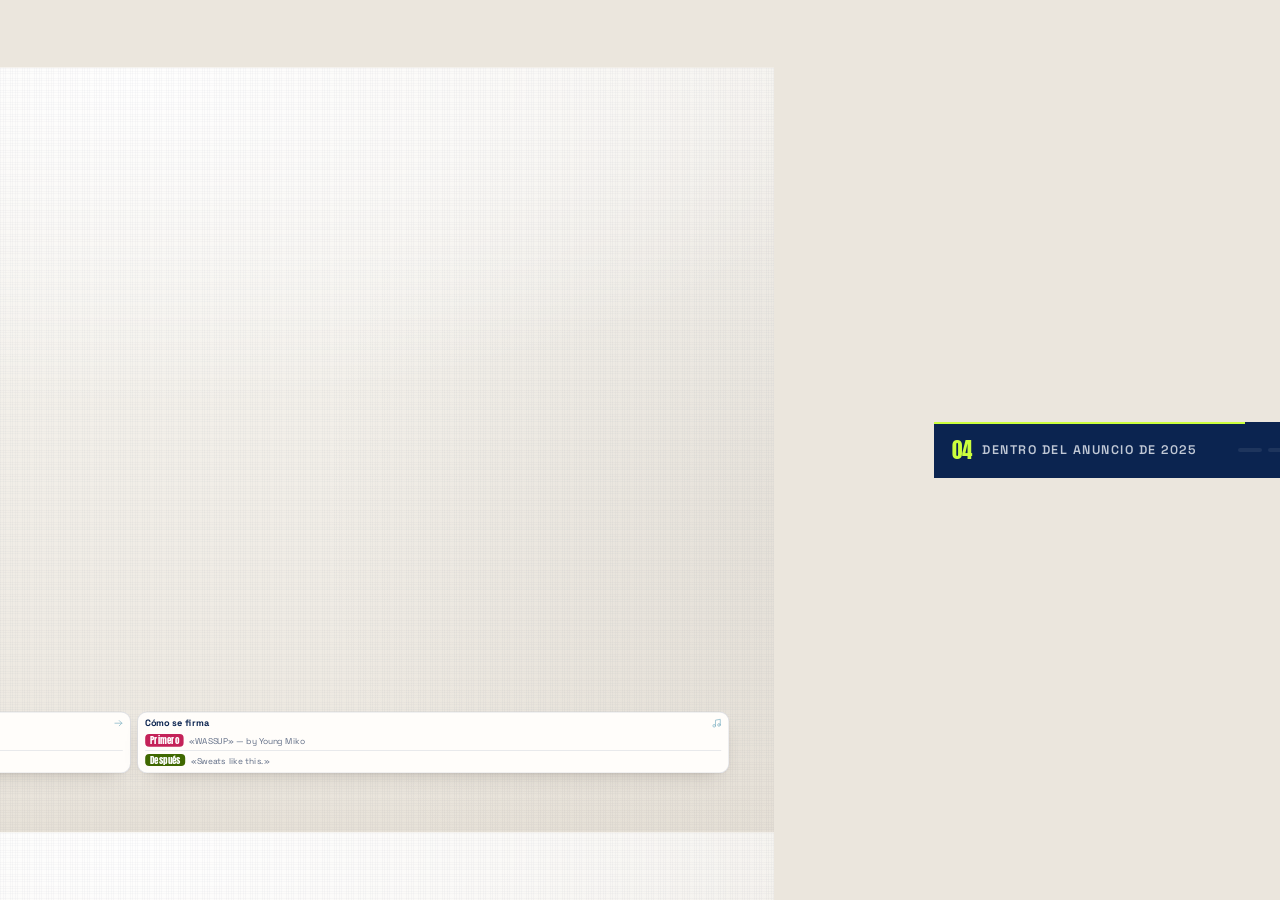
==== v2/index.html @ 3ebaf4d2 "Fichas iguales, comentarios con forma de comentario y el logo que si aparece Correccion de dato: el " ====
<!DOCTYPE html>
<html lang="es">
<head>
<meta charset="UTF-8">
<meta name="viewport" content="width=device-width, initial-scale=1">
<title>GAP · Better in Denim — Posicionamiento | Publicidad 2</title>
<link rel="stylesheet" href="css/style.css?v=v4-12">
</head>
<body>

<svg width="0" height="0" style="position:absolute" aria-hidden="true"><defs>
<symbol id="i-needle" viewBox="0 0 24 24"><path d="M3 21l6-6M20 4l-9 9M20 4l-3 8-5 1 1-5 8-3zM6 18a2 2 0 100-4 2 2 0 000 4z"/></symbol>
<symbol id="i-scissors" viewBox="0 0 24 24"><circle cx="6" cy="6" r="3"/><circle cx="6" cy="18" r="3"/><path d="M20 4L8.1 15.9M14.5 14.5L20 20M8.1 8.1L12 12"/></symbol>
<symbol id="i-fabric" viewBox="0 0 24 24"><path d="M3 6h18v12H3zM3 10h18M3 14h18M7 6v12M11 6v12M15 6v12M19 6v12"/></symbol>
<symbol id="i-ruler" viewBox="0 0 24 24"><path d="M2 14L14 2l8 8L10 22z"/><path d="M6 10l2 2M9 7l2 2M12 4l2 2"/></symbol>
<symbol id="i-weight" viewBox="0 0 24 24"><path d="M12 3a3 3 0 100 6 3 3 0 000-6zM6 9h12l2 12H4z"/></symbol>
<symbol id="i-stretch" viewBox="0 0 24 24"><path d="M2 12h20M2 12l4-4M2 12l4 4M22 12l-4-4M22 12l-4 4M12 4v16"/></symbol>
<symbol id="i-drop" viewBox="0 0 24 24"><path d="M12 2s6 7 6 11a6 6 0 01-12 0c0-4 6-11 6-11z"/></symbol>
<symbol id="i-wash" viewBox="0 0 24 24"><circle cx="12" cy="12" r="9"/><path d="M3 13c2-2 4-2 6 0s4 2 6 0 4-2 6 0"/></symbol>
<symbol id="i-rivet" viewBox="0 0 24 24"><circle cx="12" cy="12" r="8"/><circle cx="12" cy="12" r="2.5"/><path d="M12 4v2M12 18v2M4 12h2M18 12h2"/></symbol>
<symbol id="i-shrink" viewBox="0 0 24 24"><path d="M9 3v6H3M15 21v-6h6M3 21l6-6M21 3l-6 6"/></symbol>
<symbol id="i-palette" viewBox="0 0 24 24"><path d="M12 3a9 9 0 000 18c1 0 2-1 2-2s-1-1-1-2 1-2 2-2h2a5 5 0 005-5c0-4-4-7-10-7z"/><circle cx="7.5" cy="11" r="1"/><circle cx="10.5" cy="7.5" r="1"/><circle cx="15" cy="8.5" r="1"/></symbol>
<symbol id="i-layers" viewBox="0 0 24 24"><path d="M12 3l9 5-9 5-9-5zM3 13l9 5 9-5M3 17l9 5 9-5"/></symbol>
<symbol id="i-body" viewBox="0 0 24 24"><circle cx="12" cy="5" r="3"/><path d="M12 8v8M7 11l5-2 5 2M9 22l3-6 3 6"/></symbol>
<symbol id="i-group" viewBox="0 0 24 24"><circle cx="8" cy="8" r="3"/><circle cx="17" cy="9" r="2.5"/><path d="M2 20c0-3.3 2.7-6 6-6s6 2.7 6 6M15 14c3 0 5 2 5 5"/></symbol>
<symbol id="i-heart" viewBox="0 0 24 24"><path d="M12 20s-8-5-8-10a4.5 4.5 0 018-2.8A4.5 4.5 0 0120 10c0 5-8 10-8 10z"/></symbol>
<symbol id="i-star" viewBox="0 0 24 24"><path d="M12 3l2.8 5.8 6.2.9-4.5 4.4 1 6.3-5.5-3-5.5 3 1-6.3L3 9.7l6.2-.9z"/></symbol>
<symbol id="i-spark" viewBox="0 0 24 24"><path d="M12 2l2 7 7 2-7 2-2 7-2-7-7-2 7-2zM19 3l.7 2.3L22 6l-2.3.7L19 9l-.7-2.3L16 6l2.3-.7z"/></symbol>
<symbol id="i-globe" viewBox="0 0 24 24"><circle cx="12" cy="12" r="9"/><path d="M3 12h18M12 3c3 3.5 3 14.5 0 18M12 3C9 6.5 9 17.5 12 21"/></symbol>
<symbol id="i-music" viewBox="0 0 24 24"><path d="M9 18V5l11-2v13"/><circle cx="6" cy="18" r="3"/><circle cx="17" cy="16" r="3"/></symbol>
<symbol id="i-play" viewBox="0 0 24 24"><path d="M6 4l14 8-14 8z"/></symbol>
<symbol id="i-cam" viewBox="0 0 24 24"><path d="M2 7h12v10H2zM14 11l8-4v10l-8-4z"/></symbol>
<symbol id="i-eye" viewBox="0 0 24 24"><path d="M2 12s3.5-6 10-6 10 6 10 6-3.5 6-10 6-10-6-10-6z"/><circle cx="12" cy="12" r="2.5"/></symbol>
<symbol id="i-bolt" viewBox="0 0 24 24"><path d="M13 2L4 14h7l-1 8 9-12h-7z"/></symbol>
<symbol id="i-shield" viewBox="0 0 24 24"><path d="M12 2l8 3v6c0 5-3.5 9-8 11-4.5-2-8-6-8-11V5z"/></symbol>
<symbol id="i-bridge" viewBox="0 0 24 24"><path d="M2 16h20M4 16V9M20 16V9M2 11c4-4 16-4 20 0M9 16v-3.5M15 16v-3.5"/></symbol>
<symbol id="i-hand" viewBox="0 0 24 24"><path d="M8 11V4.5a1.5 1.5 0 013 0V11M11 11V3.5a1.5 1.5 0 013 0V11M14 11V5.5a1.5 1.5 0 013 0V13c0 5-3 8-6.5 8S5 18 5 14v-3a1.5 1.5 0 013 0"/></symbol>
<symbol id="i-clock" viewBox="0 0 24 24"><circle cx="12" cy="12" r="9"/><path d="M12 7v5l3.5 2"/></symbol>
<symbol id="i-tag" viewBox="0 0 24 24"><path d="M3 3h8l10 10-8 8L3 11z"/><circle cx="7.5" cy="7.5" r="1.5"/></symbol>
<symbol id="i-check" viewBox="0 0 24 24"><path d="M4 12.5l5.5 5.5L20 6"/></symbol>
<symbol id="i-arrow" viewBox="0 0 24 24"><path d="M4 12h16M14 6l6 6-6 6"/></symbol>
<symbol id="i-flame" viewBox="0 0 24 24"><path d="M12 2c4 5 7 7 7 11a7 7 0 01-14 0c0-2 1-3 2-4 .5 1.5 1.5 2 2.5 2C8 8 10 5 12 2z"/></symbol>
<symbol id="i-mirror" viewBox="0 0 24 24"><path d="M12 2v20M8 6L4 12l4 6M16 6l4 6-4 6"/></symbol>
<symbol id="i-bulb" viewBox="0 0 24 24"><path d="M9 21h6M10 18h4M12 3a6 6 0 00-3.5 10.8V18h7v-4.2A6 6 0 0012 3z"/></symbol>
<symbol id="i-puzzle" viewBox="0 0 24 24"><path d="M10 3h4v3a2 2 0 104 0V9h3v4h-3a2 2 0 100 4h3v4h-4v-3a2 2 0 10-4 0v3H6v-4h3a2 2 0 100-4H6V6h4z"/></symbol>
<symbol id="i-crown" viewBox="0 0 24 24"><path d="M3 18h18M4 18L3 7l5 4 4-7 4 7 5-4-1 11"/></symbol>
<symbol id="i-hands" viewBox="0 0 24 24"><path d="M2 12l5-3 5 4 5-4 5 3M7 9v7M17 9v7M12 13v7"/></symbol>
<symbol id="i-sun" viewBox="0 0 24 24"><circle cx="12" cy="12" r="4.5"/><path d="M12 2v2M12 20v2M4.2 4.2l1.4 1.4M18.4 18.4l1.4 1.4M2 12h2M20 12h2M4.2 19.8l1.4-1.4M18.4 5.6l1.4-1.4"/></symbol>
<symbol id="i-map" viewBox="0 0 24 24"><path d="M9 3L3 5v16l6-2 6 2 6-2V3l-6 2z"/><path d="M9 3v16M15 5v16"/></symbol>
<symbol id="i-key" viewBox="0 0 24 24"><circle cx="8" cy="8" r="5"/><path d="M11.5 11.5L21 21M17 17l2-2M14 14l2-2"/></symbol>
<symbol id="i-chat" viewBox="0 0 24 24"><path d="M21 12a8 8 0 01-8 8H7l-4 3 1-5a8 8 0 1117-6z"/></symbol>
<symbol id="i-gauge" viewBox="0 0 24 24"><path d="M4 18a9 9 0 1116 0"/><path d="M12 18l4-6"/><circle cx="12" cy="18" r="1.5"/></symbol>
<symbol id="i-atom" viewBox="0 0 24 24"><circle cx="12" cy="12" r="2.2"/><ellipse cx="12" cy="12" rx="10" ry="4.2"/><ellipse cx="12" cy="12" rx="10" ry="4.2" transform="rotate(60 12 12)"/><ellipse cx="12" cy="12" rx="10" ry="4.2" transform="rotate(120 12 12)"/></symbol>
</defs></svg>

<div class="fit" id="fit"><div class="stage">

<div class="app">
<div class="viewport">
<main class="deck" id="deck">


<!-- ═══ 01 · PORTADA ═══ -->
<section class="slide bg-b cov tw" data-title="Portada">
  <div class="strip"></div><div class="blob l"></div><div class="blob p"></div>
  <div class="inner">
    <div class="cov-top rv">
      <div class="inst"><img src="../assets/img/politecnico-w.png" alt="Politécnico Grancolombiano">
        <div>Institución Universitaria<br>Politécnico Grancolombiano</div></div>
      <div class="crs">Publicidad 2 · Tercer semestre<br>Corte 02 — Posicionamiento y marca<br>Marca del ejercicio: GAP</div>
    </div>
    <div class="rv">
      <div class="gapbox">GAP</div>
      <h1>BETTER<br><span class="l2">IN DENIM.</span></h1>
      <p class="tag">Desciframos el <b>posicionamiento de GAP</b> mirando su campaña de jeans más vista de la historia.</p>
    </div>
    <div class="rv" style="display:flex;justify-content:space-between;align-items:flex-end">
      <div class="dancers" style="color:var(--denim2)" data-dancers></div>
      <div class="dancers" style="color:var(--lime);opacity:.55" data-dancers></div>
    </div>
    <div class="mq rv" data-mq><div class="run">
      <span class="a">THIS IS DENIM AS YOU DEFINE IT</span><span>83 MILLONES DE VISTAS</span><span class="a">1:31 SIN UNA SOLA PALABRA</span><span>36 PERSONAS BAILANDO</span>
    </div></div>
    <div class="cov-bot rv">
      <div class="team">
        <div class="who"><span class="av" style="background:var(--lime)">W</span><span>William Fonseca</span></div>
        <div class="who"><span class="av" style="background:var(--pink)">M</span><span>Mariana Silva</span></div>
        <div class="who"><span class="av" style="background:var(--cyan)">J</span><span>Juan Martínez</span></div>
      </div>
      <div class="hint">Usa <b>← →</b> · toca lo que tenga color</div>
    </div>
  </div>
</section>


<!-- === 02 · LA MARCA === -->
<section class="slide bg-a tw" data-title="La marca">
  <div class="strip"></div><div class="blob l"></div><div class="blob p"></div>
  <div class="inner">
    <div class="rv">
      <span class="kicker"><span class="dot">01</span> La marca</span>
      <h2 class="big" style="font-size:70px;margin:10px 0 0">&iquest;Qu&eacute; es <span class="hl">GAP</span>?</h2>
    </div>

    <div class="grid4 rv" style="margin-top:18px">
      <div class="card">
        <h4><svg class="ic"><use href="#i-tag"/></svg> Qu&eacute; vende</h4>
        <p style="font-size:21px"><b>Ropa b&aacute;sica de todos los d&iacute;as.</b> Sobre todo <b>jeans</b>.</p>
        <p class="xs" style="margin-top:9px">Camisetas, pantalones y prendas sencillas a precio medio.</p>
      </div>
      <div class="card">
        <h4><svg class="ic"><use href="#i-map"/></svg> De d&oacute;nde viene</h4>
        <p style="font-size:21px"><b>1969, San Francisco.</b> Don Fisher no encontraba jeans de su talla y abri&oacute; una tienda para resolverlo.</p>
      </div>
      <div class="card">
        <h4><svg class="ic"><use href="#i-chat"/></svg> Qu&eacute; significa su nombre</h4>
        <p style="font-size:21px"><b>&laquo;The Gap&raquo;</b> viene de <b>&laquo;generation gap&raquo;</b>: la brecha entre padres e hijos.</p>
        <p class="xs" style="margin-top:9px">Hoy su prop&oacute;sito es, textual, <b>&laquo;cerrar brechas&raquo;</b>.</p>
      </div>
      <div class="card">
        <h4><svg class="ic"><use href="#i-flame"/></svg> Con qui&eacute;n compite</h4>
        <div style="display:flex;gap:8px;flex-wrap:wrap;margin-top:2px">
          <span class="minichip">Levi&#39;s</span><span class="minichip">American Eagle</span>
          <span class="minichip">Zara</span><span class="minichip">H&amp;M</span><span class="minichip">Uniqlo</span>
        </div>
        <p class="xs" style="margin-top:11px">Su terreno de pelea es el <b>jean</b>: pas&oacute; del puesto 8 al <b>6</b> en Estados Unidos.</p>
      </div>
    </div>

    <div class="rv" style="margin-top:18px">
      <div class="lbl" style="margin:0 0 10px">La misma idea, repetida durante 56 a&ntilde;os</div>
      <div class="tline">
        <div class="tnode"><div class="yr">1969</div><div class="pt"></div>
          <b>Abre la primera tienda</b><i>Jeans, discos y casetes. Ropa y m&uacute;sica desde el d&iacute;a uno.</i></div>
        <div class="tnode"><div class="yr">1988</div><div class="pt"></div>
          <b>&laquo;Individuals of Style&raquo;</b><i>Famosos con ropa corriente, cada uno a su manera.</i></div>
        <div class="tnode"><div class="yr">1998</div><div class="pt"></div>
          <b>&laquo;Khakis Swing&raquo;</b><i>Aprende a vender bailando. Revivi&oacute; el swing en EE.UU.</i></div>
        <div class="tnode"><div class="yr">2003</div><div class="pt"></div>
          <b>Madonna y Missy Elliott</b><i>Dos generaciones bailando en el mismo comercial.</i></div>
        <div class="tnode"><div class="yr">2025</div><div class="pt"></div>
          <b>&laquo;Better in Denim&raquo;</b><i>La f&oacute;rmula de 1998, con la generaci&oacute;n de hoy.</i></div>
      </div>
    </div>

    <div class="versus rv" style="margin-top:18px">
      <div class="sd"><div class="h" style="color:var(--pink)">Lo que vende la categor&iacute;a</div>
        <p>Casi todas las marcas de jeans venden <b>sexo, rebeld&iacute;a o estatus</b>.</p></div>
      <div class="vs">VS</div>
      <div class="sd"><div class="h" style="color:var(--lime)">Lo que vende GAP</div>
        <p><b>Movimiento, pertenencia y precio justo.</b> La misma prenda para todos, puesta distinto por cada uno.</p></div>
    </div>
  </div>
</section>


<!-- === 03 · LOS DOS VIDEOS === -->
<section class="slide bg-d tw" data-title="Los dos videos">
  <div class="strip"></div><div class="blob l"></div><div class="blob p"></div>
  <div class="inner">
    <div class="rv">
      <span class="kicker"><span class="dot">02</span> Los dos videos</span>
      <h2 class="big" style="font-size:36px;margin:2px 0 2px">De <span class="hl">2003</span> a <span class="hl">2025</span>: la misma idea</h2>
      <p class="sub" style="font-size:15px;max-width:none">La marca se llama <b>Gap</b> &mdash;&laquo;brecha&raquo;&mdash; por la distancia entre generaciones. Estos dos videos son esa distancia puesta a bailar.</p>
    </div>

    <div class="eras rv">

      <!-- ── 2003 ── -->
      <article class="era e-pink">
        <header class="era-hd"><span class="yr">2003</span>
          <div><b>La canci&oacute;n original</b><i>&laquo;Milkshake&raquo; &middot; Kelis</i></div></header>

        <div class="vrow">
          <div class="vp vp-p" data-src="../assets/video/2003.mp4"
               data-title="&laquo;Milkshake&raquo; &middot; <span class=&quot;hl&quot;>Kelis</span>"
               data-sub="Video oficial, 2003 &middot; dirigido por Jake Nava">
            <img src="../assets/img/poster-2003.jpg" alt="Kelis, Milkshake">
            <button class="pbtn" type="button" aria-label="Reproducir Milkshake"><svg class="ic"><use href="#i-play"/></svg></button>
            <span class="vdur">3:14</span>
          </div>
          <div class="msg"><span class="ml">Lo que dice la canci&oacute;n</span>
            <p>&laquo;Lo m&iacute;o hace que todos volteen &mdash; y si quieres, <b>te ense&ntilde;o</b>.&raquo;</p>
            <p class="sec">Habla de <b>algo que ella tiene y nadie m&aacute;s</b>, y aun as&iacute; se ofrece a ense&ntilde;&aacute;rselo a la otra.</p></div>
        </div>

        <span class="crl">Qu&eacute; le sirve a GAP de esta canci&oacute;n</span>
        <div class="obs">
          <div class="ob"><span class="oi"><svg class="ic"><use href="#i-hands"/></svg></span><p><b>Presume, pero no humilla.</b> Dice que lo suyo atrae a todos y enseguida ofrece ense&ntilde;&aacute;rselo a la otra. Una marca que le vende a millones <b>no puede decirle a nadie que sobra</b>.</p></div>
          <div class="ob"><span class="oi"><svg class="ic"><use href="#i-key"/></svg></span><p><b>Nunca dice qu&eacute; es eso que tiene.</b> La letra lo deja abierto y cada quien piensa en lo suyo. <b>Le sirve a cualquiera que la escuche</b>, que es justo lo que una marca necesita.</p></div>
          <div class="ob"><span class="oi"><svg class="ic"><use href="#i-eye"/></svg></span><p><b>Lo que se ve son los dem&aacute;s mir&aacute;ndola.</b> Hombres pegados a la ventana, el local llen&aacute;ndose. No ense&ntilde;a lo que ella tiene: <b>ense&ntilde;a c&oacute;mo reacciona la gente</b>.</p></div>
          <div class="ob"><span class="oi"><svg class="ic"><use href="#i-map"/></svg></span><p><b>Pasa en un comedero de carretera.</b> Gente normal, sin lujo ni pasarela. <b>Lo que llama la atenci&oacute;n es ella, no el sitio</b> &mdash; la misma idea del cuarto blanco de 2025.</p></div>
          <div class="ob"><span class="oi"><svg class="ic"><use href="#i-star"/></svg></span><p><b>La conoc&iacute;a todo el mundo.</b> <b class="hl">N&ordm; 3</b> en Billboard y top 10 en nueve pa&iacute;ses. Para juntar a dos generaciones hac&iacute;a falta una canci&oacute;n <b>que la mam&aacute; reconociera de una</b>.</p></div>
        </div>

        <button class="more" type="button" data-modal="m-v03">Ficha t&eacute;cnica <svg class="ic"><use href="#i-arrow"/></svg></button>
      </article>

      <!-- ── 2025 ── -->
      <article class="era e-lime">
        <header class="era-hd"><span class="yr">2025</span>
          <div><b>El anuncio de GAP</b><i>&laquo;Better in Denim&raquo; &middot; KATSEYE</i></div></header>

        <div class="vrow">
          <div class="vp vp-l" data-src="../assets/video/2025.mp4"
               data-title="&laquo;Better in Denim&raquo; &middot; <span class=&quot;hl&quot;>GAP</span>"
               data-sub="Campa&ntilde;a de oto&ntilde;o 2025 &middot; dirigida por Bethany Vargas">
            <img src="../assets/img/poster-2025.jpg" alt="GAP, Better in Denim">
            <button class="pbtn" type="button" aria-label="Reproducir Better in Denim"><svg class="ic"><use href="#i-play"/></svg></button>
            <span class="vdur">1:31</span>
          </div>
          <div class="msg"><span class="ml">Lo que muestra el anuncio</span>
            <p>&laquo;El jean no te define: <b>t&uacute; lo defines</b>.&raquo;</p>
            <p class="sec">Seis mujeres de mezclilla <b>destacando sobre 30 bailarines de negro</b>.</p></div>
        </div>

        <span class="crl">Qui&eacute;nes bailan: seis pa&iacute;ses en un solo grupo</span>
        <div class="mem m3">
          <div><span class="av" style="background:#D9B08C">M</span><div><b>Manon</b><i>Suiza, Italia y Ghana</i></div></div>
          <div><span class="av" style="background:#C98A6B">L</span><div><b>Lara</b><i>EE.&nbsp;UU. e India</i></div></div>
          <div><span class="av" style="background:#E0B98F">D</span><div><b>Daniela</b><i>Venezuela y Cuba</i></div></div>
          <div><span class="av" style="background:#DCA97A">S</span><div><b>Sophia</b><i>Filipinas</i></div></div>
          <div><span class="av" style="background:#E8C9A0">Mg</span><div><b>Megan</b><i>Haw&aacute;i y Singapur</i></div></div>
          <div><span class="av" style="background:#F0D6B4">Y</span><div><b>Yoonchae</b><i>Corea del Sur</i></div></div>
        </div>

        <span class="crl">C&oacute;mo el anuncio posiciona la marca</span>
        <div class="obs">
          <div class="ob"><span class="oi"><svg class="ic"><use href="#i-palette"/></svg></span><p><b>El denim es lo &uacute;nico con color en la sala.</b> Los 30 bailarines van de negro y caf&eacute;; las seis van de mezclilla. <b>La prenda es lo que te hace notar</b>.</p></div>
          <div class="ob"><span class="oi"><svg class="ic"><use href="#i-layers"/></svg></span><p><b>La misma tela, seis maneras de llevarla.</b> Cors&eacute;, minifalda, chaqueta, tirantes, bota campana y pantal&oacute;n ancho: <b>un material y seis decisiones</b>.</p></div>
          <div class="ob"><span class="oi"><svg class="ic"><use href="#i-star"/></svg></span><p><b>Las seis van siempre adelante.</b> El grupo de atr&aacute;s no es relleno: <b>es el contraste que las hace resaltar</b>.</p></div>
          <div class="ob"><span class="oi"><svg class="ic"><use href="#i-chat"/></svg></span><p><b>Noventa y un segundos sin una palabra.</b> Sin locutor y sin precio. Lo &uacute;nico que se repite en pantalla es la tela.</p></div>
          <div class="ob ae"><span class="oi"><svg class="ic"><use href="#i-flame"/></svg></span><p><b>Sali&oacute; <b class="hl">27 d&iacute;as</b> despu&eacute;s del anuncio de American Eagle</b>, donde &laquo;<i>great jeans</i>&raquo; sonaba igual que &laquo;<i>great genes</i>&raquo; con una actriz rubia de ojos azules. Son&oacute; a decir que <b>hay razas mejores que otras</b>.</p></div>
        </div>

        <button class="more" type="button" data-modal="m-v25">Ficha t&eacute;cnica <svg class="ic"><use href="#i-arrow"/></svg></button>
      </article>
    </div>

    <div class="join rv">
      <div class="jh"><span class="ic-box"><svg class="ic"><use href="#i-bridge"/></svg></span>
        <b>Algunas cosas que comparten las dos piezas</b>
        <p>La marca no explica la brecha entre generaciones: <b>la pone a bailar</b>.</p></div>
      <div class="jgrid">
        <div class="jc"><span class="ji"><svg class="ic"><use href="#i-tag"/></svg></span><b>La misma ropa</b>
          <div class="jp p"><i>2003</i><span>Tiro bajo, ombligo al aire, denim sobre denim</span></div>
          <div class="jp l"><i>2025</i><span>Lo mismo, relanzado como novedad</span></div></div>
        <div class="jc"><span class="ji"><svg class="ic"><use href="#i-globe"/></svg></span><b>La diversidad cultural</b>
          <div class="jp p"><i>2003</i><span>Kelis: Harlem, China y Puerto Rico en una voz</span></div>
          <div class="jp l"><i>2025</i><span>Seis nacionalidades en un solo grupo</span></div></div>
        <div class="jc"><span class="ji"><svg class="ic"><use href="#i-star"/></svg></span><b>Una mujer que resalta entre muchos</b>
          <div class="jp p"><i>2003</i><span>El local entero voltea a mirarla</span></div>
          <div class="jp l"><i>2025</i><span>Las seis resaltan sobre los 30 de negro</span></div></div>
        <div class="jc"><span class="ji"><svg class="ic"><use href="#i-hands"/></svg></span><b>Presumir sin humillar a nadie</b>
          <div class="jp p"><i>2003</i><span>&laquo;Lo m&iacute;o atrae &mdash; y te lo ense&ntilde;o&raquo;</span></div>
          <div class="jp l"><i>2025</i><span>Bailan las 36; nadie queda en rid&iacute;culo</span></div></div>
      </div>
    </div>
  </div>
</section>


<!-- === 3B · DENTRO DEL ANUNCIO DE 2025 === -->
<section class="slide bg-b tw" data-title="Dentro del anuncio de 2025">
  <div class="strip"></div>
  <div class="inner">
    <div class="rv">
      <span class="kicker"><span class="dot">03</span> El anuncio de 2025, por dentro</span>
      <h2 class="big" style="font-size:36px;margin:3px 0 2px">Anuncio 1: <span class="hl">&laquo;Better in Denim&raquo;</span>, agosto de 2025</h2>
      <p class="sub" style="font-size:15px;max-width:none">Dura 1:31, salen 36 personas y promociona jeans. Lo vimos completo y lo partimos en cuatro momentos.</p>
    </div>

    <div class="anal rv">
      <div class="acol">
        <div class="vp vp-l" data-src="../assets/video/2025.mp4"
             data-title="&laquo;Better in Denim&raquo; &middot; <span class=&quot;hl&quot;>GAP</span>"
             data-sub="Oto&ntilde;o 2025 &middot; dirigida por Bethany Vargas">
          <img src="../assets/img/poster-2025.jpg" alt="GAP, Better in Denim">
          <button class="pbtn" type="button" aria-label="Reproducir"><svg class="ic"><use href="#i-play"/></svg></button>
          <span class="vdur">1:31</span>
        </div>
        <dl class="vmeta">
          <div><dt>Direcci&oacute;n</dt><dd>Bethany Vargas</dd></div>
          <div><dt>Fotograf&iacute;a</dt><dd>Bjorn Iooss</dd></div>
          <div><dt>Coreograf&iacute;a</dt><dd>Robbie Blue</dd></div>
          <div><dt>Direcci&oacute;n de arte</dt><dd>No acreditada en la pieza</dd></div>
          <div><dt>En pantalla</dt><dd>6 de KATSEYE + 30 bailarines</dd></div>
          <div><dt>Canci&oacute;n</dt><dd>&laquo;Milkshake&raquo;, Kelis (2003)</dd></div>
          <div><dt>Idioma</dt><dd>Ingl&eacute;s</dd></div>
          <div><dt>Duraci&oacute;n</dt><dd>1 minuto 31 segundos</dd></div>
          <div><dt>Escenario</dt><dd>Cuarto blanco</dd></div>
        </dl>
      </div>

      <div class="acol wide">
        <span class="crl lm">Los cuatro tiempos de la pieza</span>
        <div class="acts four">
          <div class="act t1"><span class="sw"></span><b>1 &middot; El producto</b>
            <p>Abre en <b>primer plano de las prendas</b>: pretinas, bolsillos, costuras. <b>Sin caras.</b> Los primeros segundos son tela.</p></div>
          <div class="act t2"><span class="sw"></span><b>2 &middot; Las personas</b>
            <p>Cada una tiene <b>su solo</b> contra el fondo vac&iacute;o. Seis maneras de llevar la misma tela.</p></div>
          <div class="act t3"><span class="sw"></span><b>3 &middot; El grupo</b>
            <p>Formaciones en <b>V y en punta de flecha</b>: los 30 de oscuro apuntan hacia las seis de mezclilla.</p></div>
          <div class="act t4"><span class="sw"></span><b>4 &middot; La figura</b>
            <p>C&aacute;mara cenital. Los 36 cuerpos forman un <b>mandala radial</b>. Cierra con el logo sobre blanco.</p></div>
        </div>
        <div class="obs short">
          <div class="ob"><span class="oi"><svg class="ic"><use href="#i-palette"/></svg></span><p><b>El denim es el &uacute;nico color de la sala.</b> Las seis van de mezclilla en <b>varios lavados</b> &mdash;del azul casi blanco al &iacute;ndigo oscuro&mdash;; los 30 bailarines, de negro, caf&eacute; y oliva. Vistos desde arriba, <b>el azul dibuja el centro de la figura y lo oscuro los rayos</b>.</p></div>
          <div class="ob"><span class="oi"><svg class="ic"><use href="#i-mirror"/></svg></span><p><b>El cuarto se revela solo en los planos abiertos.</b> Casi toda la pieza es fondo infinito, pero en las tomas m&aacute;s lejanas <b>aparecen las esquinas</b>: es una caja blanca, y el grupo se ve diminuto dentro.</p></div>
          <div class="ob"><span class="oi"><svg class="ic"><use href="#i-hands"/></svg></span><p><b>El pelo hace la mitad del trabajo.</b> Rizado, liso, con mechas rosadas: la c&aacute;mara lo persigue en c&aacute;mara lenta. <b>Es lo &uacute;nico que la marca no fabrica</b> y es lo que m&aacute;s distingue a una de otra.</p></div>
        </div>
      </div>
    </div>

    <div class="ticker tk-lime" data-ticker="k25"><span class="tkl">Comentarios en YouTube &middot; muestra de 1.274, ordenados por me gusta</span><div class="tkbox"><div class="cmt on"><span class="cav" style="background:#0B2450">L</span><div class="cbody"><span class="cau">@ludowatchingvideos</span><p class="ctx">The only ad I intentionally searched.</p><p class="ctr">El &uacute;nico anuncio que busqu&eacute; a prop&oacute;sito.</p><div class="cfoot"><span class="clike"><svg class="ic"><use href="#i-heart"/></svg> 151 K</span></div></div></div><div class="cmt"><span class="cav" style="background:#3F6800">E</span><div class="cbody"><span class="cau">@Erin_</span><p class="ctx">Countering THAT controversy ad with a group of successful diverse girls in denim, GAP took that opportunity real fast.</p><p class="ctr">Responder a <i>ese</i> anuncio pol&eacute;mico con un grupo de chicas diversas y exitosas en denim: GAP agarr&oacute; la oportunidad rap&iacute;dito.</p><div class="cfoot"><span class="clike"><svg class="ic"><use href="#i-heart"/></svg> 95 K</span><span class="crep"><svg class="ic"><use href="#i-chat"/></svg> 272 respuestas</span></div></div></div><div class="cmt"><span class="cav" style="background:#C42259">K</span><div class="cbody"><span class="cau">@KL-le8ge</span><p class="ctx">A denim ad war was not on my 2025 bingo card. But KATSEYE winning it definitely is.</p><p class="ctr">Una guerra de anuncios de jeans no estaba en mi bingo de 2025. Que KATSEYE la gane, s&iacute;.</p><div class="cfoot"><span class="clike"><svg class="ic"><use href="#i-heart"/></svg> 73 K</span><span class="crep"><svg class="ic"><use href="#i-chat"/></svg> 115 respuestas</span></div></div></div><div class="cmt"><span class="cav" style="background:#0A6E92">I</span><div class="cbody"><span class="cau">@ixmacxi</span><p class="ctx">Jealous of my jeans? YES!!!</p><p class="ctr">&iquest;Celosa de mis jeans? &iexcl;S&Iacute;!</p><div class="cfoot"><span class="clike"><svg class="ic"><use href="#i-heart"/></svg> 66 K</span><span class="crep"><svg class="ic"><use href="#i-chat"/></svg> 91 respuestas</span></div></div></div><div class="cmt"><span class="cav" style="background:#8A5A2B">W</span><div class="cbody"><span class="cau">@WaveManMike</span><p class="ctx">The only ad no one is skipping.</p><p class="ctr">El &uacute;nico anuncio que nadie se salta.</p><div class="cfoot"><span class="clike"><svg class="ic"><use href="#i-heart"/></svg> 65 K</span><span class="crep"><svg class="ic"><use href="#i-chat"/></svg> 261 respuestas</span></div></div></div><div class="cmt"><span class="cav" style="background:#5A3E8A">D</span><div class="cbody"><span class="cau">@doopdoop7673</span><p class="ctx">The fact that I watched a 1:30 long ad willingly says a lot about how smart this marketing team was.</p><p class="ctr">Que haya visto por voluntad propia un anuncio de minuto y medio dice mucho de lo inteligente que fue este equipo.</p><div class="cfoot"><span class="clike"><svg class="ic"><use href="#i-heart"/></svg> 64 K</span><span class="crep"><svg class="ic"><use href="#i-chat"/></svg> 73 respuestas</span></div></div></div><div class="cmt"><span class="cav" style="background:#1A7F43">I</span><div class="cbody"><span class="cau">@Ilovechickpeas</span><p class="ctx">Not me watching a commercial like it&rsquo;s a music video.</p><p class="ctr">Yo viendo un comercial como si fuera un video musical.</p><div class="cfoot"><span class="clike"><svg class="ic"><use href="#i-heart"/></svg> 51 K</span><span class="crep"><svg class="ic"><use href="#i-chat"/></svg> 91 respuestas</span></div></div></div><div class="cmt"><span class="cav" style="background:#B4601A">N</span><div class="cbody"><span class="cau">@NFL</span><p class="ctx">Ate down. No notes.</p><p class="ctr">Se lo comi&oacute;. Sin objeciones. &mdash; <b>Es la cuenta oficial de la NFL comentando un anuncio de ropa.</b></p><div class="cfoot"><span class="clike"><svg class="ic"><use href="#i-heart"/></svg> 49 K</span><span class="crep"><svg class="ic"><use href="#i-chat"/></svg> 408 respuestas</span></div></div></div><div class="cmt"><span class="cav" style="background:#0B2450">J</span><div class="cbody"><span class="cau">@JehovazThiccness</span><p class="ctx">The marketing here is genius. No mention of KATSEYE as a group, no written slogans.</p><p class="ctr">El marketing aqu&iacute; es genial: no nombran al grupo, no hay eslogan escrito.</p><div class="cfoot"><span class="clike"><svg class="ic"><use href="#i-heart"/></svg> 43 K</span><span class="crep"><svg class="ic"><use href="#i-chat"/></svg> 134 respuestas</span></div></div></div><div class="cmt"><span class="cav" style="background:#3F6800">G</span><div class="cbody"><span class="cau">@GoliathWarfare</span><p class="ctx">This was like a Kendrick Lamar diss track against Drake but as a jeans ad lmao.</p><p class="ctr">Esto fue como una tiradera de Kendrick Lamar contra Drake, pero en anuncio de jeans.</p><div class="cfoot"><span class="clike"><svg class="ic"><use href="#i-heart"/></svg> 42 K</span><span class="crep"><svg class="ic"><use href="#i-chat"/></svg> 119 respuestas</span></div></div></div></div><div class="tkdots"><i class="on"></i><i></i><i></i><i></i><i></i><i></i><i></i><i></i><i></i><i></i></div></div><div class="tkdots"><i class="on"></i><i></i><i></i><i></i><i></i><i></i><i></i><i></i><i></i><i></i></div></div>
    <div class="join rv">
      <div class="jh"><span class="ic-box"><svg class="ic"><use href="#i-key"/></svg></span>
        <b>Para qu&eacute; sirve ese final</b>
        <p>La pieza <b>empieza en un cuerpo suelto y termina en una sola figura geom&eacute;trica</b> vista desde un punto que ninguno de los 36 tiene. Es, literal, el eslogan de la campa&ntilde;a: <b>&laquo;poderosa sola, mejor acompa&ntilde;ada&raquo;</b>.</p></div>
          </div>
  </div>
</section>


<!-- === 3C · LA SEGUNDA CAMPAÑA === -->
<section class="slide bg-b tw s26" data-title="La segunda campa&ntilde;a">
  <div class="strip"></div><div class="blob l"></div><div class="blob p"></div>
  <div class="inner">
    <div class="rv">
      <span class="kicker"><span class="dot">04</span> El anuncio de 2026, por dentro</span>
      <h2 class="big" style="font-size:36px;margin:3px 0 2px">Anuncio 2: <span class="hl">&laquo;Sweats Like This&raquo;</span>, marzo de 2026</h2>
      <p class="sub" style="font-size:15px;max-width:none">Dura 3:02, salen 27 personas y promociona sudaderas. Cambia el producto y el idioma, pero la dirige <b>la misma persona</b>.</p>
    </div>

    <div class="anal rv">
      <div class="acol">
        <div class="vp vp-p" data-src="../assets/video/youngmiko.mp4"
             data-title="&laquo;Sweats Like This&raquo; &middot; <span class=&quot;hl&quot;>Young Miko</span>"
             data-sub="Primavera 2026 &middot; dirigida por Bethany Vargas">
          <img src="../assets/img/poster-youngmiko.jpg" alt="GAP, Sweats Like This">
          <button class="pbtn" type="button" aria-label="Reproducir"><svg class="ic"><use href="#i-play"/></svg></button>
          <span class="vdur">3:02</span>
        </div>
        <dl class="vmeta">
          <div><dt>Direcci&oacute;n</dt><dd>Bethany Vargas</dd></div>
          <div><dt>Fotograf&iacute;a</dt><dd><b>Ben Carey</b></dd></div>
          <div><dt>Coreograf&iacute;a</dt><dd>Zo&iuml; Tatopoulos</dd></div>
          <div><dt>Direcci&oacute;n de arte</dt><dd>Spencer Graves</dd></div>
          <div><dt>En pantalla</dt><dd>Young Miko + 26 bailarines</dd></div>
          <div><dt>Canci&oacute;n</dt><dd>&laquo;WASSUP&raquo;, Young Miko (2025)</dd></div>
          <div><dt>Idioma</dt><dd><b>Espa&ntilde;ol</b></dd></div>
          <div><dt>Duraci&oacute;n</dt><dd>3 minutos 2 segundos</dd></div>
          <div><dt>Escenario</dt><dd>Cuarto blanco</dd></div>
        </dl>
      </div>

      <div class="acol wide">
        <span class="crl pk">La pieza est&aacute; partida en tres actos, y el color los separa</span>
        <div class="acts">
          <div class="act a1"><span class="sw"></span><b>1 &middot; Gris</b>
            <p>Sudaderas grises <b>con la capucha puesta</b>. Las caras tapadas. El grupo se mueve en bloque.</p></div>
          <div class="act a2"><span class="sw"></span><b>2 &middot; Negro</b>
            <p>Todo cambia a negro. Se destapan. Trabajo de piso y <b>poses individuales</b>.</p></div>
          <div class="act a3"><span class="sw"></span><b>3 &middot; Las caras</b>
            <p>Los 27 de frente, <b>caras visibles</b>. Ella sale por una puerta y el cuarto queda vac&iacute;o.</p></div>
        </div>
        <div class="obs short">
          <div class="ob"><span class="oi"><svg class="ic"><use href="#i-tag"/></svg></span><p><b>El vestuario es la carta de colores.</b> La l&iacute;nea se vende en gris y en negro: el video le dedica <b>un acto a cada color</b>.</p></div>
          <div class="ob"><span class="oi"><svg class="ic"><use href="#i-body"/></svg></span><p><b>Ella lleva exactamente lo mismo que los 26.</b> No la distingue la ropa: la distingue <b>d&oacute;nde la pone la c&aacute;mara</b>.</p></div>
          <div class="ob"><span class="oi"><svg class="ic"><use href="#i-hands"/></svg></span><p><b>Los 26 bailarines salen acreditados con nombre.</b> Jim&eacute;nez, Rico, Andrade, Cabrera, Vela, Crespo, Rodr&iacute;guez, Morales, Zarzosa, Gonz&aacute;lez&hellip;</p></div>
        </div>
        </div>
    </div>

    <div class="join rv">
      <div class="jh"><span class="ic-box"><svg class="ic"><use href="#i-key"/></svg></span>
        <b>El cambio respecto al anuncio anterior</b>
        <p>En 2025 la ropa marcaba qui&eacute;n era qui&eacute;n. Aqu&iacute; <b>los 27 llevan lo mismo</b>: la diferencia ya no puede venir de la prenda.</p></div>
      <div class="ticker tk-pink" data-ticker="ym26"><span class="tkl">Comentarios en YouTube &middot; los 150 m&aacute;s votados</span><div class="tkbox"><div class="cmt on"><span class="cav" style="background:#0B2450">U</span><div class="cbody"><span class="cau">@usuario</span><p class="ctx">I keep forgetting these are ads for clothes and not music videos.</p><p class="ctr">Se me olvida que esto son anuncios de ropa y no videos musicales.</p><div class="cfoot"><span class="clike"><svg class="ic"><use href="#i-heart"/></svg> 8.900</span></div></div></div><div class="cmt"><span class="cav" style="background:#3F6800">U</span><div class="cbody"><span class="cau">@usuario</span><p class="ctx">Their marketing strategy is genius.</p><p class="ctr">Su estrategia de marketing es genial.</p><div class="cfoot"><span class="clike"><svg class="ic"><use href="#i-heart"/></svg> 7.500</span></div></div></div><div class="cmt"><span class="cav" style="background:#C42259">U</span><div class="cbody"><span class="cau">@usuario</span><p class="ctx">In a world of AI advertisements... GAP is out here creating art. Love this for them.</p><p class="ctr">En un mundo de anuncios hechos con IA, GAP anda haciendo arte.</p><div class="cfoot"><span class="clike"><svg class="ic"><use href="#i-heart"/></svg> 4.500</span></div></div></div><div class="cmt"><span class="cav" style="background:#0A6E92">U</span><div class="cbody"><span class="cau">@usuario</span><p class="ctx">Gap is officially that girl.</p><p class="ctr">GAP es oficialmente <i>esa</i> vieja.</p><div class="cfoot"><span class="clike"><svg class="ic"><use href="#i-heart"/></svg> 3.800</span></div></div></div><div class="cmt"><span class="cav" style="background:#8A5A2B">U</span><div class="cbody"><span class="cau">@usuario</span><p class="ctx">This ad will be going platinum in my house btw.</p><p class="ctr">Este anuncio va a ser disco de platino en mi casa.</p><div class="cfoot"><span class="clike"><svg class="ic"><use href="#i-heart"/></svg> 1.800</span></div></div></div><div class="cmt"><span class="cav" style="background:#5A3E8A">U</span><div class="cbody"><span class="cau">@usuario</span><p class="ctx">Choosing Young Miko was an elite option.</p><p class="ctr">Escoger a Young Miko fue una decisi&oacute;n de &eacute;lite.</p><div class="cfoot"><span class="clike"><svg class="ic"><use href="#i-heart"/></svg> 1.500</span></div></div></div><div class="cmt"><span class="cav" style="background:#1A7F43">U</span><div class="cbody"><span class="cau">@usuario</span><p class="ctx">GAP HAS BEEN COMING THROUGH WITH THE ADS RECENTLY also, KATSEYE, now Young Miko?????</p><p class="ctr">GAP viene entregando con los anuncios: KATSEYE, &iquest;y ahora Young Miko?</p><div class="cfoot"><span class="clike"><svg class="ic"><use href="#i-heart"/></svg> 615</span></div></div></div><div class="cmt"><span class="cav" style="background:#B4601A">U</span><div class="cbody"><span class="cau">@usuario</span><p class="ctx">AQU&Iacute; LA COMUNIDAD LATINA APOYANDO A NUESTRA YOUNG MIKO :)</p><div class="cfoot"><span class="clike"><svg class="ic"><use href="#i-heart"/></svg> 482</span></div></div></div><div class="cmt"><span class="cav" style="background:#0B2450">U</span><div class="cbody"><span class="cau">@usuario</span><p class="ctx">Banger (Troye), after banger (KATSEYE), after banger (BABY MIKO)!!! Sending my love to whoever is in charge of this.</p><p class="ctr">Temazo tras temazo: Troye, KATSEYE y ahora Miko. Un abrazo a quien est&eacute; a cargo.</p><div class="cfoot"><span class="clike"><svg class="ic"><use href="#i-heart"/></svg> 336</span></div></div></div><div class="cmt"><span class="cav" style="background:#3F6800">U</span><div class="cbody"><span class="cau">@usuario</span><p class="ctx">2:37 the amount of faces I recognize. So proud of all the dancers I grew up watching, y&rsquo;all killed it!</p><p class="ctr">En el 2:37 reconozco un mont&oacute;n de caras. Qu&eacute; orgullo, crec&iacute; viendo bailar a esa gente.</p><div class="cfoot"><span class="clike"><svg class="ic"><use href="#i-heart"/></svg> 305</span></div></div></div></div><div class="tkdots"><i class="on"></i><i></i><i></i><i></i><i></i><i></i><i></i><i></i><i></i><i></i></div></div><div class="tkdots"><i class="on"></i><i></i><i></i><i></i><i></i><i></i><i></i><i></i><i></i><i></i></div></div>
      <div class="jgrid g2">
        <div class="jc"><span class="ji"><svg class="ic"><use href="#i-arrow"/></svg></span><b>El giro respecto a 2025</b>
          <div class="jp l"><i>2025</i><span>La ropa marcaba qui&eacute;n era qui&eacute;n: azul contra negro</span></div>
          <div class="jp p"><i>2026</i><span>Todos llevan lo mismo. La diferencia ya no puede venir de la prenda</span></div></div>
        <div class="jc"><span class="ji"><svg class="ic"><use href="#i-music"/></svg></span><b>C&oacute;mo se firma</b>
          <div class="jp p"><i>Primero</i><span>&laquo;WASSUP&raquo; &mdash; by Young Miko</span></div>
          <div class="jp l"><i>Despu&eacute;s</i><span>&laquo;Sweats like this.&raquo;</span></div></div>
      </div>
    </div>
  </div>
</section>


<!-- ═══ 04 · MATRIZ DE POSICIONAMIENTO ═══ -->
<section class="slide bg-b tw" data-title="Atributos · Beneficios · Creencias">
  <div class="strip"></div><div class="blob l"></div><div class="blob p"></div>
  <div class="inner">
    <div class="rv" style="display:flex;justify-content:space-between;align-items:flex-end;gap:24px">
      <div>
        <span class="kicker"><span class="dot">03</span> El posicionamiento</span>
        <h2 class="big" style="font-size:66px;margin:12px 0 0">Lo que <span class="hl">GAP</span> es, da y cree</h2>
      </div>
      <div class="warn"><svg class="ic"><use href="#i-hand"/></svg> Toca cualquiera para ver su justificación</div>
    </div>

    <button class="antes" type="button" data-antes="matriz">
        <svg class="ic"><use href="#i-clock"/></svg> Mant&eacute;n presionado para ver c&oacute;mo lo ten&iacute;amos antes</button>
      <div class="antesbox" id="antes-matriz">
        <div class="ab-hd"><b>Versi&oacute;n 1 &middot; agosto de 2025</b><span>18 elementos, solo con la campa&ntilde;a de denim</span></div>
        <div class="ab-cols">
          <div class="ab-col"><span class="ab-t lime">Atributos &middot; 6</span>
            <ul><li>Jean de tiro bajo</li><li>Elaborado en denim</li><li>Colores fr&iacute;os y sepias</li><li>Variedad de prendas</li><li>Flexible y resistente</li><li>Materiales de calidad</li></ul></div>
          <div class="ab-col"><span class="ab-t cyan">Beneficios &middot; 6</span>
            <ul><li>Prendas c&oacute;modas</li><li>Combinan con todo</li><li>Versatilidad</li><li>Nostalgia de los 2000</li><li>Vitalidad y energ&iacute;a</li><li>Durabilidad</li></ul></div>
          <div class="ab-col"><span class="ab-t pink">Creencias &middot; 6</span>
            <ul><li>Uniendo generaciones</li><li>Uniendo culturas</li><li>Cada quien tiene lo suyo</li><li>Individualidad</li><li>No es la prenda: es c&oacute;mo la vistes</li><li>El jean como lienzo</li></ul></div>
        </div>
        <p class="ab-note">Tres de los seis atributos &mdash;<b>tiro bajo</b>, <b>denim</b> y <b>colores fr&iacute;os y sepias</b>&mdash; solo sirven para un jean. Con la segunda campa&ntilde;a tocaba subirlos de nivel.</p>
      </div>
      <div class="cols rv" style="margin-top:20px">

      <div class="col">
        <div class="col-hd g-fab"><span class="nm">1</span>
          <div><h3>Atributos</h3><div class="sb">Lo que el producto ES</div></div></div>
        <div class="el g-fab" data-e="esenciales"><span class="ib"><svg class="ic"><use href="#i-tag"/></svg></span><div><b>Esenciales de uso diario</b><i>Ropa de todos los d&iacute;as, no de ocasi&oacute;n.</i></div></div>
        <div class="el g-fab" data-e="algodon"><span class="ib"><svg class="ic"><use href="#i-fabric"/></svg></span><div><b>Base de algod&oacute;n</b><i>Denim en sarga o polar afelpado: la misma fibra.</i></div></div>
        <div class="el g-fab" data-e="patron"><span class="ib"><svg class="ic"><use href="#i-ruler"/></svg></span><div><b>El tiro y la pierna como medida</b><i>D&oacute;nde cae la cintura y cu&aacute;nto vuela la pierna.</i></div></div>
        <div class="el g-fab" data-e="paleta"><span class="ib"><svg class="ic"><use href="#i-palette"/></svg></span><div><b>Paleta neutra y corta</b><i>&Iacute;ndigo, gris, negro y caqui. Nada estridente.</i></div></div>
        <div class="el g-fab" data-e="tallas"><span class="ib"><svg class="ic"><use href="#i-layers"/></svg></span><div><b>Todas las tallas y todos los cortes</b><i>La amplitud del surtido, no de una prenda.</i></div></div>
        <div class="el g-fab" data-e="movimiento"><span class="ib"><svg class="ic"><use href="#i-stretch"/></svg></span><div><b>Tejido que aguanta el movimiento</b><i>Estira al moverte y vuelve a su forma.</i></div></div>
        <div class="el g-fab" data-e="liso"><span class="ib"><svg class="ic"><use href="#i-rivet"/></svg></span><div><b>Prendas lisas, sin estampados</b><i>Ni dibujos, ni frases, ni logos grandes.</i></div></div>
        <div class="el g-fab" data-e="responsable"><span class="ib"><svg class="ic"><use href="#i-check"/></svg></span><div><b>Confecci&oacute;n responsable</b><i>Es el est&aacute;ndar con el que declara fabricar.</i></div></div>
      </div>

      <div class="col">
        <div class="col-hd g-tec"><span class="nm">2</span>
          <div><h3>Beneficios</h3><div class="sb">Lo que TÚ ganas</div></div></div>
        <div class="el g-tec" data-e="olvidas"><span class="ib"><svg class="ic"><use href="#i-heart"/></svg></span><div><b>Te olvidas de lo que llevas puesto</b><i>La prenda deja de estorbarte.</i></div></div>
        <div class="el g-tec" data-e="combina"><span class="ib"><svg class="ic"><use href="#i-sun"/></svg></span><div><b>Combina con lo que ya tienes</b><i>Los tonos neutros no pelean con nada.</i></div></div>
        <div class="el g-tec" data-e="todoeldia"><span class="ib"><svg class="ic"><use href="#i-puzzle"/></svg></span><div><b>Te sirve el d&iacute;a entero</b><i>No tienes que cambiarte para la siguiente cosa.</i></div></div>
        <div class="el g-tec" data-e="talla"><span class="ib"><svg class="ic"><use href="#i-body"/></svg></span><div><b>Tu talla existe</b><i>Es la raz&oacute;n por la que naci&oacute; la marca.</i></div></div>
        <div class="el g-tec" data-e="dura"><span class="ib"><svg class="ic"><use href="#i-shield"/></svg></span><div><b>Te dura a&ntilde;os</b><i>Compras una vez y no repites cada temporada.</i></div></div>
        <div class="el g-tec" data-e="mover"><span class="ib"><svg class="ic"><use href="#i-bolt"/></svg></span><div><b>Te puedes mover con ella puesta</b><i>Bailar, correr, sentarte en el piso.</i></div></div>
        <div class="el g-tec" data-e="sinpensar"><span class="ib"><svg class="ic"><use href="#i-mirror"/></svg></span><div><b>Te ves bien sin dedicarle tiempo</b><i>Te lo pones y ya est&aacute;.</i></div></div>
        <div class="el g-tec" data-e="perteneces"><span class="ib"><svg class="ic"><use href="#i-hands"/></svg></span><div><b>Perteneces sin uniformarte</b><i>Encajas sin dejar de ser t&uacute;.</i></div></div>
      </div>

      <div class="col">
        <div class="col-hd g-int"><span class="nm">3</span>
          <div><h3>Creencias y valores</h3><div class="sb">En lo que la marca CREE</div></div></div>
        <div class="el g-int" data-e="adapta"><span class="ib"><svg class="ic"><use href="#i-hand"/></svg></span><div><b>La ropa se adapta a la persona</b><i>Nunca al rev&eacute;s. Es la regla de 1969.</i></div></div>
        <div class="el g-int" data-e="brechas"><span class="ib"><svg class="ic"><use href="#i-bridge"/></svg></span><div><b>Las brechas est&aacute;n para cerrarse</b><i>El nombre de la marca <i>es</i> una brecha.</i></div></div>
        <div class="el g-int" data-e="genera"><span class="ib"><svg class="ic"><use href="#i-clock"/></svg></span><div><b>Uniendo generaciones</b><i>Junta a los millennials con la generaci&oacute;n Z.</i></div></div>
        <div class="el g-int" data-e="culturas"><span class="ib"><svg class="ic"><use href="#i-globe"/></svg></span><div><b>Uniendo culturas</b><i>Seis nacionalidades, y una campa&ntilde;a entera en espa&ntilde;ol.</i></div></div>
        <div class="el g-int" data-e="losuyo"><span class="ib"><svg class="ic"><use href="#i-spark"/></svg></span><div><b>Cada quien tiene lo suyo</b><i>La prenda sale igual; la persona no.</i></div></div>
        <div class="el g-int" data-e="indiv"><span class="ib"><svg class="ic"><use href="#i-crown"/></svg></span><div><b>Individualidad</b><i>Celebra que no todos se vean igual.</i></div></div>
        <div class="el g-int" data-e="comolavistes"><span class="ib"><svg class="ic"><use href="#i-eye"/></svg></span><div><b>No es la prenda: es c&oacute;mo la vistes</b><i>La misma ropa dice cosas distintas.</i></div></div>
        <div class="el g-int" data-e="lienzo"><span class="ib"><svg class="ic"><use href="#i-key"/></svg></span><div><b>La prenda es un lienzo</b><i>Est&aacute; en blanco hasta que alguien se la pone.</i></div></div>
      </div>
    </div>
  </div>
</section>


<!-- ═══ 04 · FRASE DE POSICIONAMIENTO ═══ -->
<section class="slide bg-d quote tw" data-title="Frase de posicionamiento">
  <div class="strip"></div><div class="blob l"></div><div class="blob p"></div>
  <div class="inner">
    <div class="qrow">
      <div class="rv"><span class="kicker"><span class="dot">04</span> Frase de posicionamiento</span></div>

      <div class="poster rv" style="margin-top:22px">
        <span class="qmark a">&#8220;</span><span class="qmark b">&#8221;</span>
        <p class="qtext">
          <b>GAP</b> <span class="n-c">une generaciones y culturas</span>, apelando a <span class="n-b">la nostalgia</span>
          y ense&ntilde;&aacute;ndote que <span class="n-c">lo importante no es lo que llevas puesto, sino c&oacute;mo lo haces tuyo</span>.
          Por eso sus prendas &mdash;de un jean a una sudadera&mdash; est&aacute;n hechas en
          <span class="n-a">algod&oacute;n que se mueve contigo</span>, <span class="n-a">en todas las tallas</span>
          y <span class="n-a">en colores que combinan con todo</span>, garantizando
          <span class="n-b">tu comodidad</span> y <span class="n-b">la confianza de que te van a durar</span>.
          GAP no es solo ropa: <span class="n-c">es un lienzo donde dibujas tu estilo personal, tu individualidad
          y qui&eacute;n eres realmente</span>. Perm&iacute;tete experimentar con su <span class="n-a">variedad de cortes y colores</span>
          y <span class="n-b">crea tu propia identidad</span>. <b class="cierre">Cada quien es mejor cuando encuentra lo suyo.</b>
          <b class="sig">GAP. Tu estilo, <span class="hl">para cada generaci&oacute;n.</span></b>
        </p>
      </div>

      <button class="antes rv" type="button" data-antes="frase">
        <svg class="ic"><use href="#i-clock"/></svg> Mant&eacute;n presionado para ver la primera versi&oacute;n</button>
      <div class="antesbox frasebox" id="antes-frase">
        <div class="ab-hd"><b>Versi&oacute;n 1 &middot; agosto de 2025</b><span>escrita solo con la campa&ntilde;a de denim</span></div>
        <p class="ab-frase">&laquo;GAP une generaciones y culturas, apelando a la nostalgia y ense&ntilde;&aacute;ndote que lo importante no es lo que llevas puesto, sino c&oacute;mo lo haces tuyo. Por eso, sus prendas <b class="mk">100&nbsp;% denim</b> est&aacute;n dise&ntilde;adas para moverse contigo, garantizando tu flexibilidad, <b class="mk">total confianza en su resistencia</b> y absoluta comodidad. GAP no es solo ropa, es un lienzo donde dibujas tu estilo personal, tu individualidad y qui&eacute;n eres realmente. Perm&iacute;tete experimentar con su variedad de cortes y colores y crea tu propia identidad. Cada quien es mejor cuando encuentra lo suyo.&raquo;</p>
        <p class="ab-sig">GAP, <b class="mk">Better in Denim.</b></p>
      </div>
      <div class="qlegend rv" style="margin-top:20px">
        <span class="g-fab">Atributos</span><span class="g-tec">Beneficios</span>
        <span class="g-int">Creencias y valores</span>
      </div>
    </div>
  </div>
</section>


<!-- ═══ 05 · CIERRE ═══ -->
<!-- === PREGUNTA A === -->
<section class="slide bg-a tw q-slide" data-title="Pregunta A">
  <div class="strip"></div>
  <div class="inner">
    <div class="rv qhead">
      <span class="qletter">a</span>
      <div>
        <span class="kicker"><span class="dot">a</span> Pregunta A</span>
        <h2 class="big" style="font-size:34px;margin:6px 0 0">&iquest;La campa&ntilde;a est&aacute; alineada con nuestro posicionamiento?</h2>
      </div>
    </div>
    <div class="verdict rv"><span class="vi"><svg class="ic"><use href="#i-key"/></svg></span><p><b>S&iacute;, y m&aacute;s de lo que espera&iacute;amos.</b> Pero el ejercicio nos oblig&oacute; a corregir algo de fondo: est&aacute;bamos posicionando <b>un jean</b>, no <b>una marca</b>.</p></div>
    <div class="qgrid rv">
      <div class="qc"><span class="qn">1</span><b>La marca lo tiene escrito</b>
        <p>La biograf&iacute;a de TikTok de Gap dice, textual: <b class="qq">&laquo;Individual style. For every generation.&raquo;</b> Y la portada de gap.com tiene una secci&oacute;n titulada <b>&laquo;For every generation&raquo;</b>. Los dos ejes que propusimos &mdash;individualidad y generaciones&mdash; <b>no los dedujimos: los escribi&oacute; la marca.</b></p></div>
      <div class="qc"><span class="qn">2</span><b>La misma palabra, dos productos</b>
        <p>En 2025 la marca llam&oacute; al jean <b class="qq">&laquo;un lienzo para el estilo personal&raquo;</b>. En 2026 su CEO llam&oacute; a las sudaderas <b class="qq">&laquo;un lienzo para la creatividad y la autoexpresi&oacute;n&raquo;</b>. Dos productos que no se parecen, <b>seis meses de diferencia, la misma met&aacute;fora.</b></p></div>
      <div class="qc"><span class="qn">3</span><b>La misma directora</b>
        <p><b>Bethany Vargas</b> dirigi&oacute; las dos campa&ntilde;as. Mismo cuarto blanco, misma estructura de artista m&aacute;s cuerpo de baile, misma decisi&oacute;n de usar una canci&oacute;n prestada, mismos bailarines acreditados con nombre. <b>No es coincidencia: es un sistema.</b></p></div>
    </div>
    <div class="fix rv"><span class="fi2"><svg class="ic"><use href="#i-bulb"/></svg></span>
      <div><b>Pero s&iacute; tuvimos que reformular, y en un punto grave</b>
      <p>Tres de nuestros seis atributos &mdash;<i>jean de tiro bajo</i>, <i>elaborado en denim</i> y <i>colores fr&iacute;os y sepias</i>&mdash; <b>son falsos para una sudadera gris</b>. Describ&iacute;amos una temporada, no una marca. Subimos todo un escal&oacute;n: de &laquo;denim&raquo; a <b>&laquo;base de algod&oacute;n&raquo;</b>, de &laquo;tiro bajo&raquo; a <b>&laquo;el tiro y la pierna como medida&raquo;</b>. La matriz pas&oacute; de 18 a <b>24 elementos</b>, y ahora cada uno se sostiene en las dos campa&ntilde;as.</p></div></div>
    
  </div>
</section>


<!-- === PREGUNTA B === -->
<section class="slide bg-a tw q-slide" data-title="Pregunta B">
  <div class="strip"></div>
  <div class="inner">
    <div class="rv qhead">
      <span class="qletter">b</span>
      <div>
        <span class="kicker"><span class="dot">b</span> Pregunta B</span>
        <h2 class="big" style="font-size:34px;margin:6px 0 0">&iquest;Qu&eacute; papel juega el producto en el posicionamiento?</h2>
      </div>
    </div>
    <div class="verdict rv"><span class="vi"><svg class="ic"><use href="#i-key"/></svg></span><p>El producto <b>no es el mensaje: es el soporte</b>. Cambia de categor&iacute;a sin que el discurso se mueva ni un cent&iacute;metro.</p></div>
    <div class="qcols rv">
      <div class="qside p"><span class="tagy">2025 &middot; Denim</span>
        <p>Las seis van de <b>mezclilla azul</b>; los 30 bailarines, de negro. <b>El producto es lo que te hace visible</b> en un cuarto donde los dem&aacute;s son fondo.</p></div>
      <div class="qmid"><svg class="ic"><use href="#i-arrow"/></svg></div>
      <div class="qside l"><span class="tagy">2026 &middot; Sweats</span>
        <p>Los 27 llevan <b>exactamente lo mismo</b>. El producto ya no distingue a nadie: <b>lo que distingue es c&oacute;mo cada quien se mueve.</b></p></div>
    </div>
    <div class="qgrid rv three">
      <div class="qc"><span class="qn"><svg class="ic"><use href="#i-eye"/></svg></span><b>El producto nunca se explica</b>
        <p>En las dos piezas: <b>ni un logo en la ropa, ni un precio, ni un plano de detalle, ni una palabra hablada.</b> Nadie dice de qu&eacute; est&aacute; hecha la prenda ni cu&aacute;nto cuesta.</p></div>
      <div class="qc"><span class="qn"><svg class="ic"><use href="#i-layers"/></svg></span><b>El producto es la excusa, no el tema</b>
        <p>Gap cambi&oacute; de categor&iacute;a &mdash;de pantal&oacute;n de mezclilla a sudadera de polar&mdash; <b>sin cambiar una sola idea del discurso</b>. Si el mensaje sobrevive al cambio de producto, el mensaje <b>no depend&iacute;a del producto</b>.</p></div>
      <div class="qc"><span class="qn"><svg class="ic"><use href="#i-hands"/></svg></span><b>El producto es lo que la gente comparte</b>
        <p>Es ropa <b>lisa, neutra y de uso diario</b>: sirve de superficie com&uacute;n. Por eso funciona que 27 personas distintas lleven lo mismo sin parecerse. <b>El producto es el terreno com&uacute;n, no el argumento.</b></p></div>
    </div>
    <div class="join rv"><div class="jh"><span class="ic-box"><svg class="ic"><use href="#i-bridge"/></svg></span><b>La prueba</b><p>Si el mensaje sobrevive al cambio de producto, es porque <b>el mensaje nunca dependi&oacute; del producto</b>.</p></div></div>
  </div>
</section>


<!-- === PREGUNTA C === -->
<section class="slide bg-a tw q-slide" data-title="Pregunta C">
  <div class="strip"></div>
  <div class="inner">
    <div class="rv qhead">
      <span class="qletter">c</span>
      <div>
        <span class="kicker"><span class="dot">c</span> Pregunta C</span>
        <h2 class="big" style="font-size:34px;margin:6px 0 0">&iquest;Qu&eacute; personalidad y qu&eacute; prop&oacute;sito proyecta la marca?</h2>
      </div>
    </div>
    <div class="verdict rv"><span class="vi"><svg class="ic"><use href="#i-key"/></svg></span>
      <p>Una marca <b>anfitriona</b>: organiza el espacio y le presta el micr&oacute;fono a otro. Y le habla distinto a cada generaci&oacute;n <b>en el canal donde vive cada una</b>.</p></div>

    <div class="redes rv">
      <div class="red"><span class="rlogo ig">IG</span>
        <b>Instagram</b><span class="rnum">3,7 M</span>
        <p class="rbio">&laquo;Forever original. Since 1969.&raquo;</p>
        <p class="rque">El <b>escaparate</b>. Colaboraciones en vitrina: A.P.C., GapStudio, Malbon, FIFA, Beauty. Habla de <b>herencia</b>.</p></div>
      <div class="red"><span class="rlogo tk">TT</span>
        <b>TikTok</b><span class="rnum">1,1 M</span>
        <p class="rbio hi">&laquo;Individual style. For every generation.&raquo;</p>
        <p class="rque">El <b>patio de baile</b>. 38,9 M de me gusta y 12 listas tem&aacute;ticas. <b>Aqu&iacute; no menciona 1969: menciona generaciones.</b></p></div>
      <div class="red"><span class="rlogo yt">YT</span>
        <b>YouTube</b><span class="rnum">339 K</span>
        <p class="rbio">&laquo;Forever original. Since 1969.&raquo;</p>
        <p class="rque">La <b>sala de cine</b>. Convive un corto de 5 minutos con un anuncio de 14 segundos que hizo <b>15 millones</b> de vistas.</p></div>
      <div class="red"><span class="rlogo sp">SP</span>
        <b>Spotify</b><span class="rnum">40 listas</span>
        <p class="rbio">&mdash;</p>
        <p class="rque">La <b>rocola</b>. <b>21 de las 40 las arma otro.</b> La m&aacute;s seguida es la de KATSEYE: 1.336 de los 2.465 de toda la cuenta.</p></div>
    </div>

    <div class="qgrid rv three">
      <div class="qc"><span class="qn"><svg class="ic"><use href="#i-chat"/></svg></span><b>Dice cosas distintas a prop&oacute;sito</b>
        <p>En Instagram y YouTube firma con <b>el a&ntilde;o de fundaci&oacute;n</b>. En TikTok lo borra y firma con <b>&laquo;para cada generaci&oacute;n&raquo;</b>. Misma marca, dos argumentos: <b>herencia para quien ya la conoce, pertenencia para quien no.</b></p></div>
      <div class="qc"><span class="qn"><svg class="ic"><use href="#i-hands"/></svg></span><b>Cede el control, y se le nota</b>
        <p>Veintiuna playlists las arma otro. Los <b>56 bailarines</b> de las dos campa&ntilde;as salen acreditados con nombre. Los anuncios <b>no tienen locutor, ni precio, ni eslogan hablado</b>. La marca organiza; no opina.</p></div>
      <div class="qc"><span class="qn"><svg class="ic"><use href="#i-clock"/></svg></span><b>Es constante, no oportunista</b>
        <p><b>Pride en 2024 y en 2025.</b> Colaboraciones cada trimestre desde 2025. Y en su web la secci&oacute;n de categor&iacute;as se titula, textual, <b>&laquo;For every generation&raquo;</b>: no es un mensaje de campa&ntilde;a, es la arquitectura de la tienda.</p></div>
    </div>

    <div class="join rv">
      <div class="jh"><span class="ic-box"><svg class="ic"><use href="#i-bridge"/></svg></span>
        <b>El prop&oacute;sito, y lo lleva en el nombre</b>
        <p><b>Cerrar brechas.</b> La marca se llam&oacute; <i>Gap</i> por la <b>brecha generacional</b> de 1969 y su prop&oacute;sito corporativo declarado es <b>&laquo;bridging gaps&raquo;</b>. Todo lo que publica hace lo mismo: m&uacute;sica que una generaci&oacute;n reconoce y otra descubre, playlists que cede, y un idioma que antes no usaba.</p></div>
    </div>
  </div>
</section>


<!-- === PREGUNTA D === -->
<section class="slide bg-a tw q-slide" data-title="Pregunta D">
  <div class="strip"></div>
  <div class="inner">
    <div class="rv qhead">
      <span class="qletter">d</span>
      <div>
        <span class="kicker"><span class="dot">d</span> Pregunta D</span>
        <h2 class="big" style="font-size:36px;margin:6px 0 0">&iquest;A qu&eacute; tipo de usuario se dirige GAP hoy?</h2>
      </div>
    </div>
    <div class="verdict rv"><span class="vi"><svg class="ic"><use href="#i-key"/></svg></span>
      <p>A una <b>franja media</b> que sus marcas hermanas no cubren. Y no la define por edad ni por ingreso: <b>la define por con qui&eacute;n colabora</b>.</p></div>

    <div class="dgrid rv">
      <div class="chart">
        <span class="chl">De d&oacute;nde sale la plata</span>
        <div class="minis dos">
          <div class="mini big"><b>87&nbsp;%</b><i>Estados Unidos</i></div>
          <div class="mini big"><b>13&nbsp;%</b><i>Todo el resto del mundo</i></div>
        </div>
        <span class="chl mt">Tiendas de la marca Gap, de mayor a menor</span>
        <div class="bars">
          <div class="bar"><span class="bl">EE.&nbsp;UU. y Canad&aacute;</span><span class="bt"><i style="width:100%"></i></span><span class="bv">propias</span></div>
          <div class="bar"><span class="bl">Asia</span><span class="bt"><i style="width:58%" class="s2"></i></span><span class="bv">~329</span></div>
          <div class="bar"><span class="bl">Latinoam&eacute;rica</span><span class="bt"><i style="width:24%" class="s3"></i></span><span class="bv">franquicia</span></div>
          <div class="bar"><span class="bl">Europa</span><span class="bt"><i style="width:7%" class="s3"></i></span><span class="bv">~11</span></div>
        </div>
        <p class="chnote"><b>~3.500 tiendas en unos 35 pa&iacute;ses</b>, pero casi toda la venta es norteamericana. Fuera de EE.&nbsp;UU., Canad&aacute;, Jap&oacute;n y Taiw&aacute;n <b>todo es franquicia</b> &mdash;Colombia incluida&mdash;. <b>Por eso importa hablar espa&ntilde;ol: es el mercado que quiere ganar, no el que ya tiene.</b></p>
      </div>
      <div class="chart">
        <span class="chl">Qui&eacute;n es qui&eacute;n dentro de Gap Inc.</span>
        <div class="bars">
          <div class="bar"><span class="bl">Old Navy</span><span class="bt"><i style="width:100%" class="g1"></i></span><span class="bv">8,9 mM</span></div>
          <div class="bar on"><span class="bl"><b>Gap</b></span><span class="bt"><i style="width:33%" class="g2"></i></span><span class="bv">2,9 mM</span></div>
          <div class="bar"><span class="bl">Banana Republic</span><span class="bt"><i style="width:20%" class="g3"></i></span><span class="bv">1,8 mM</span></div>
          <div class="bar"><span class="bl">Athleta</span><span class="bt"><i style="width:11%" class="g4"></i></span><span class="bv">1,0 mM</span></div>
        </div>
        <p class="chnote"><b>Gap no es la marca masiva de la casa: esa es Old Navy</b>, que vende tres veces m&aacute;s. Gap ocupa <b>la franja del medio</b>: m&aacute;s aspiracional que Old Navy, menos formal que Banana Republic, menos deportiva que Athleta. <b>Ese hueco es su usuario.</b></p>
        <span class="chl mt">El comprador, en datos</span>
        <div class="minis">
          <div class="mini"><b>25&ndash;34</b><i>n&uacute;cleo de edad</i></div>
          <div class="mini"><b>13&ndash;45</b><i>alcance real</i></div>
          <div class="mini"><b>77&nbsp;%</b><i>mujeres en gap.com</i></div>
          <div class="mini"><b>40&nbsp;%</b><i>de la venta es en l&iacute;nea</i></div>
        </div>
      </div>
    </div>

    <div class="join rv wide2">
      <div class="jh"><span class="ic-box"><svg class="ic"><use href="#i-bridge"/></svg></span>
        <b>Y c&oacute;mo sabemos a qui&eacute;n persigue: por con qui&eacute;n se junta</b>
        <p><b>Seis a ocho colaboraciones al a&ntilde;o</b>, y el patr&oacute;n no falla.</p></div>
      <div class="colabs">
        <span>Troye Sivan</span><span>Tyla</span><span>KATSEYE</span><span>Young Miko</span><span>Malcolm Todd</span><span>SIENNA SPIRO</span><span>Sandy Liang</span><span>D&ocirc;en</span><span>Madhappy</span><span>Sean Wotherspoon</span><span>Harlem&rsquo;s Fashion Row</span><span>Victoria Beckham</span><span>Zac Posen</span><span>A.P.C.</span>
      </div>
      <p class="colnote">Casi todos <b>entre 18 y 30 a&ntilde;os</b>, <b>mayor&iacute;a mujeres</b>, <b>ninguno del rock ni del metal</b>, y casi todos <b>se hicieron virales antes de ser famosos</b>. Eso describe al usuario mejor que cualquier dato demogr&aacute;fico: <b>alguien que quiere verse actual sin disfrazarse</b>. Por eso Gap no invierte en describir la prenda: <b>invierte en qui&eacute;n la lleva puesta</b>.</p>
    </div>
  </div>
</section>


<!-- === PREGUNTA E === -->
<section class="slide bg-a tw q-slide" data-title="Pregunta E">
  <div class="strip"></div>
  <div class="inner">
    <div class="rv qhead">
      <span class="qletter">e</span>
      <div>
        <span class="kicker"><span class="dot">e</span> Pregunta E</span>
        <h2 class="big" style="font-size:34px;margin:6px 0 0">&iquest;Qu&eacute; expresiones art&iacute;sticas y culturales usa, y por qu&eacute;?</h2>
      </div>
    </div>
    <div class="verdict rv"><span class="vi"><svg class="ic"><use href="#i-key"/></svg></span><p>M&uacute;sica que ya exist&iacute;a, danza, K-pop, trap latino y bandas de marcha. <b>Todas son lenguajes que ya ten&iacute;an p&uacute;blico propio.</b></p></div>
    <div class="qgrid rv four">
      <div class="qc"><span class="qn"><svg class="ic"><use href="#i-music"/></svg></span><b>M&uacute;sica prestada</b>
        <p>De sus siete campa&ntilde;as musicales recientes, <b>seis usan una canci&oacute;n que ya exist&iacute;a</b>: Kelis, Robyn, Miley Cyrus, Thundercat, Jungle. <b>Por qu&eacute;:</b> una canci&oacute;n conocida llega con su p&uacute;blico ya puesto. La marca no tiene que construir el significado: <b>lo alquila.</b></p></div>
      <div class="qc"><span class="qn"><svg class="ic"><use href="#i-body"/></svg></span><b>La danza como idioma</b>
        <p>Gap vende bailando <b>desde 1998</b>, con el comercial de swing que reviv&iacute;o el g&eacute;nero en EE.&nbsp;UU. <b>Por qu&eacute;:</b> el baile <b>no necesita traducci&oacute;n</b>. Es el &uacute;nico lenguaje que funciona igual en los dos anuncios, en ingl&eacute;s y en espa&ntilde;ol.</p></div>
      <div class="qc"><span class="qn"><svg class="ic"><use href="#i-globe"/></svg></span><b>K-pop y trap latino</b>
        <p>KATSEYE viene del sistema de formaci&oacute;n coreano; Young Miko, del trap puertorrique&ntilde;o. <b>Por qu&eacute;:</b> son <b>las dos culturas juveniles que m&aacute;s crecen</b> en el mundo, y ninguna es la cultura de origen de la marca. Gap va a donde est&aacute; la gente.</p></div>
      <div class="qc"><span class="qn"><svg class="ic"><use href="#i-hands"/></svg></span><b>Bandas de marcha y comunidad</b>
        <p>En agosto de 2026 puso a la banda de <b>Southern University</b>, universidad hist&oacute;ricamente afroamericana, a tocar la canci&oacute;n de su campa&ntilde;a. <b>Por qu&eacute;:</b> cede la interpretaci&oacute;n a una tradici&oacute;n que no invent&oacute;.</p></div>
    </div>
    <div class="fix rv"><span class="fi2"><svg class="ic"><use href="#i-eye"/></svg></span>
      <div><b>Y una tensi&oacute;n que conviene nombrar</b>
      <p>Young Miko es <b>la primera artista abiertamente <i>queer</i> latina</b> en protagonizar una campa&ntilde;a de Gap, y la prensa masiva celebr&oacute; el hito como &laquo;representaci&oacute;n latina&raquo; <b>casi sin mencionar esa parte de su identidad</b>. Medios especializados lo se&ntilde;alaron como un borrado. Es el l&iacute;mite fino entre <b>usar una cultura y representarla</b>, y vale la pena tenerlo presente al evaluar el prop&oacute;sito declarado de la marca.</p></div></div>
    
  </div>
</section>


<section class="slide bg-d cov tw" data-title="Gracias">
  <div class="strip"></div><div class="blob l"></div><div class="blob p"></div>
  <div class="inner">
    <div class="cov-top rv">
      <div class="inst"><img src="../assets/img/politecnico-w.png" alt="Politécnico Grancolombiano">
        <div>Institución Universitaria<br>Politécnico Grancolombiano</div></div>
      <div class="crs">Publicidad 2 · Tercer semestre<br>Corte 02 — Posicionamiento y marca</div>
    </div>
    <div class="rv" style="text-align:center">
      <div class="thanks">Gracias<span class="hl">.</span></div>
      <p class="tag" style="margin:24px auto 0">Marca del ejercicio: <b>GAP</b> · Campaña <b>«Better in Denim»</b></p>
      <div class="dancers" style="color:var(--lime);justify-content:center;margin-top:28px" data-dancers></div>
    </div>
    <div class="cov-bot rv">
      <div class="team">
        <div class="who"><span class="av" style="background:var(--lime)">W</span><span>William Fonseca</span></div>
        <div class="who"><span class="av" style="background:var(--pink)">M</span><span>Mariana Silva</span></div>
        <div class="who"><span class="av" style="background:var(--cyan)">J</span><span>Juan Martínez</span></div>
      </div>
      <div class="gapbox" style="font-size:30px;padding:9px 22px">GAP</div>
    </div>
  </div>
</section>

</main>
</div>

<footer class="nav">
  <div class="pl" id="pl"></div>
  <div class="nav-id"><span class="n" id="navNo">01</span><span class="t" id="navT">Portada</span></div>
  <div class="nav-dots" id="navDots"></div>
  <div class="nav-c"><span>← → navegar</span>
    <button id="bPrev" aria-label="Anterior">‹</button><button id="bNext" aria-label="Siguiente">›</button></div>
</footer>
</div>


<div class="mroot" id="mroot">
<div class="scrim" id="scrim"></div>

<!-- Modal dinámico de atributo -->
<div class="modal vmodal" id="m-play"><div class="panel">
  <div class="mh"><div><h3 id="pvTitle">Video</h3><p id="pvSub"></p></div>
    <button class="xbtn">&#10005;</button></div>
  <div class="mb pvbody"><video id="pvVideo" controls playsinline preload="metadata"></video></div>
</div></div>

<div class="modal" id="m-trace"><div class="panel">
  <div class="mh"><div><h3>C&oacute;mo cambi&oacute; <span class="hl">la frase</span></h3><p>De posicionar un producto a posicionar una marca</p></div>
    <button class="xbtn">&#10005;</button></div>
  <div class="mb">
    <div class="tcols">
      <div class="tcol ant"><span class="tlab">Versi&oacute;n 1 &middot; agosto de 2025 &middot; solo con la campa&ntilde;a de denim</span>
        <p>&laquo;GAP une generaciones y culturas, apelando a la nostalgia y ense&ntilde;&aacute;ndote que lo importante no es lo que llevas puesto, sino c&oacute;mo lo haces tuyo. Por eso, sus prendas <b class="mk">100&nbsp;% denim</b> est&aacute;n dise&ntilde;adas para moverse contigo, garantizando tu flexibilidad, <b class="mk">total confianza en su resistencia</b> y absoluta comodidad. GAP no es solo ropa, es un lienzo donde dibujas tu estilo personal, tu individualidad y qui&eacute;n eres realmente. Perm&iacute;tete experimentar con su variedad de cortes y colores y crea tu propia identidad. Cada quien es mejor cuando encuentra lo suyo.&raquo;</p>
        <p class="tsig">GAP, <b class="mk">Better in Denim.</b></p></div>
      <div class="tcol act"><span class="tlab">Versi&oacute;n 2 &middot; septiembre de 2026 &middot; con las dos campa&ntilde;as</span>
        <p>&laquo;GAP une generaciones y culturas, apelando a la nostalgia y ense&ntilde;&aacute;ndote que lo importante no es lo que llevas puesto, sino c&oacute;mo lo haces tuyo. Por eso sus prendas <b class="ok">&mdash;de un jean a una sudadera&mdash;</b> est&aacute;n hechas en <b class="ok">algod&oacute;n que se mueve contigo, en todas las tallas</b> y en colores que combinan con todo, garantizando tu comodidad y <b class="ok">la confianza de que te van a durar</b>. GAP no es solo ropa: es un lienzo donde dibujas tu estilo personal, tu individualidad y qui&eacute;n eres realmente. Perm&iacute;tete experimentar con su variedad de cortes y colores y crea tu propia identidad. Cada quien es mejor cuando encuentra lo suyo.&raquo;</p>
        <p class="tsig">GAP. Tu estilo, <b class="ok">para cada generaci&oacute;n.</b></p></div>
    </div>
    <div class="ef-box"><div class="t"><svg class="ic"><use href="#i-key"/></svg> Qu&eacute; se cambi&oacute; y por qu&eacute;</div>
      <p><b>Se mantuvo el 80&nbsp;% del texto</b>, porque la idea de fondo estaba bien: unir generaciones, el lienzo, y que cada quien es mejor cuando encuentra lo suyo. <b>Solo se soltaron los amarres al denim.</b></p>
      <p>&laquo;100&nbsp;% denim&raquo; era falso para una sudadera de polar, y &laquo;resistencia&raquo; describ&iacute;a una propiedad del jean. Se cambiaron por <b>el algod&oacute;n, la talla y la duraci&oacute;n</b>, que valen para cualquier prenda que la marca fabrique. Y la firma dej&oacute; de ser el nombre de una campa&ntilde;a para ser <b>lo que la marca dice de s&iacute; misma en su propio perfil</b>.</p></div>
  </div>
  <div class="mf"><span>Trazabilidad de la frase</span><span>Esc para cerrar</span></div>
</div></div>

<div class="modal" id="m-v03"><div class="panel">
  <div class="mh"><div><h3>Ficha del video de <span class="hl">2003</span></h3><p>&laquo;Milkshake&raquo; &middot; Kelis</p></div>
    <button class="xbtn">&#10005;</button></div>
  <div class="mb">
    <div class="stats">
      <div class="stat g-int"><b>2003</b><i>25 de agosto</i></div>
      <div class="stat g-int"><b>3:14</b><i>Duraci&oacute;n</i></div>
      <div class="stat g-int"><b>N&ordm;&nbsp;3</b><i>Billboard Hot 100</i></div>
      <div class="stat g-int"><b>Oro</b><i>Certificaci&oacute;n en EE.&nbsp;UU.</i></div>
    </div>
    <span class="crl pk">Qui&eacute;nes la hicieron</span>
    <div class="mem m3 mp">
      <div><span class="av" style="background:#E8A0B4">K</span><div><b>Kelis</b><i>Canta &middot; 24 a&ntilde;os</i></div></div>
      <div><span class="av" style="background:#D98CA6">P</span><div><b>Pharrell Williams</b><i>Produce</i></div></div>
      <div><span class="av" style="background:#E8A0B4">C</span><div><b>Chad Hugo</b><i>Produce</i></div></div>
      <div><span class="av" style="background:#D98CA6">J</span><div><b>Jake Nava</b><i>Dirige el video</i></div></div>
      <div><span class="av" style="background:#E8A0B4">N</span><div><b>Nas</b><i>Sale de cocinero</i></div></div>
    </div>
    <div class="mcols">
      <div class="ef-box"><div class="t g-int"><svg class="ic"><use href="#i-group"/></svg> Qui&eacute;n es Kelis</div>
        <p>Kelis Rogers, de <b>Harlem, Nueva York</b>, 1979. Pap&aacute; afroamericano, m&uacute;sico de jazz; mam&aacute; <b>china y puertorrique&ntilde;a</b>, dise&ntilde;adora de moda.</p></div>
      <div class="ef-box"><div class="t g-int"><svg class="ic"><use href="#i-music"/></svg> Qu&eacute; es el R&amp;B</div>
        <p>De <i>rhythm and blues</i>, &laquo;ritmo y blues&raquo;: la m&uacute;sica negra estadounidense de la que salieron el soul y buena parte del pop. <b>Voz melodiosa sobre ritmo marcado</b>.</p></div>
    </div>
    <div class="ef-box"><div class="t g-int"><svg class="ic"><use href="#i-eye"/></svg> Qu&eacute; pasa en pantalla</div>
      <p>Un <i>diner</i> &mdash;cafeter&iacute;a de carretera&mdash; llamado &laquo;Tasty&rsquo;s Yard&raquo;. Kelis baila entre las mesas, <b>Nas</b> reparte malteadas de cocinero, y al final la m&aacute;quina se desborda y salpica a todos.</p></div>
  </div>
  <div class="mf"><span>Ficha t&eacute;cnica &middot; 2003</span><span>Esc para cerrar</span></div>
</div></div>

<div class="modal" id="m-v25"><div class="panel">
  <div class="mh"><div><h3>Ficha del video de <span class="hl">2025</span></h3><p>&laquo;Better in Denim&raquo; &middot; GAP con KATSEYE</p></div>
    <button class="xbtn">&#10005;</button></div>
  <div class="mb">
    <div class="stats">
      <div class="stat g-fab"><b>1:31</b><i>Duraci&oacute;n</i></div>
      <div class="stat g-fab"><b>36</b><i>Personas bailando</i></div>
      <div class="stat g-fab"><b>3</b><i>Estilos de baile</i></div>
      <div class="stat g-fab"><b>20 M</b><i>Reproducciones en 72 horas</i></div>
    </div>
    <span class="crl lm">Qui&eacute;nes lo hicieron</span>
    <div class="mem m3">
      <div><span class="av" style="background:#CBFF3D">B</span><div><b>Bethany Vargas</b><i>Dirige</i></div></div>
      <div><span class="av" style="background:#B6E63A">Bj</span><div><b>Bjorn Iooss</b><i>Fotograf&iacute;a</i></div></div>
      <div><span class="av" style="background:#CBFF3D">R</span><div><b>Robbie Blue</b><i>Coreograf&iacute;a</i></div></div>
    </div>
    <div class="mcols">
      <div class="ef-box"><div class="t g-fab"><svg class="ic"><use href="#i-cam"/></svg> De d&oacute;nde salieron</div>
        <p>De <b>&laquo;Pop Star Academy&raquo;</b>, en Netflix. No es ficci&oacute;n: es el <b>documental de un concurso real</b> en el que escogieron a estas seis entre <b>120.000 aspirantes</b>.</p>
        <p>Lo organizaron <b>HYBE</b> &mdash;la empresa coreana due&ntilde;a de BTS&mdash; y <b>Geffen Records</b>, una disquera estadounidense.</p></div>
      <div class="ef-box"><div class="t g-fab"><svg class="ic"><use href="#i-crown"/></svg> Qu&eacute; han logrado</div>
        <p><b>Dos nominaciones al Grammy 2026</b> &mdash;Mejor Artista Nuevo y Mejor Interpretaci&oacute;n Pop de Grupo&mdash;, <b>sin ganar ninguna</b>. S&iacute; cantaron en la ceremonia.</p>
        <p>Y estuvieron en el cartel del <b>festival Coachella</b>, en California.</p></div>
    </div>
    <div class="ef-box"><div class="t g-fab"><svg class="ic"><use href="#i-globe"/></svg> La gira de 2026</div>
      <p>Se llama <i>Wildworld Tour</i>: <b>31 conciertos en 10 pa&iacute;ses</b>, en <b>coliseos cubiertos</b> con capacidad para 10.000 a 20.000 personas. Empez&oacute; el <b>1 de septiembre en Dubl&iacute;n</b> y termina el <b>27 de noviembre en Ciudad de M&eacute;xico</b>, pasando por Irlanda, Reino Unido, Francia, Pa&iacute;ses Bajos, Alemania, B&eacute;lgica, Dinamarca, Estados Unidos, Canad&aacute; y M&eacute;xico.</p></div>
  </div>
  <div class="mf"><span>Ficha t&eacute;cnica &middot; 2025</span><span>Esc para cerrar</span></div>
</div></div>

<div class="modal" id="m-el"><div class="panel" id="elPanel">
  <div class="mh"><div><h3 id="elKicker">Elemento</h3><p id="elSub">Su lugar en el posicionamiento</p></div>
    <button class="xbtn">&#10005;</button></div>
  <div class="mb" id="elBody"></div>
  <div class="mf elnav">
    <button class="nvb" id="elPrev" type="button"><svg class="ic"><use href="#i-arrow"/></svg> Anterior</button>
    <span class="nvc"><b id="elPos">1</b> / 18 &middot; <i id="elGrupo">Atributos</i></span>
    <button class="nvb" id="elNext" type="button">Siguiente <svg class="ic"><use href="#i-arrow"/></svg></button>
  </div>
</div></div>

</div>

</div></div>

<script src="js/app.js?v=v4-1"></script>
</body>
</html>
---- v2/css/style.css ----
/* ═══════════════════════════════════════════════════════════════
   GAP × BETTER IN DENIM · Publicidad 2 · Politécnico Grancolombiano
   Azules de GAP + sistema web propio con acentos Y2K.
   Anton (titulares) + Space Grotesk (texto). Todo a tamaño grande.
   ═══════════════════════════════════════════════════════════════ */

@import url('https://fonts.googleapis.com/css2?family=Anton&family=Space+Grotesk:wght@300;400;500;600;700&display=swap');

:root{
  --ink:#050C1A; --navy:#0B2450; --denim:#2F5A9E; --denim2:#5C87C9;
  --wash:#A8C4E8; --wash2:#D6E4F5; --paper:#F4F6FB;
  --lime:#CBFF3D; --pink:#FF5C93; --thread:#FF9A2E; --cyan:#4DE2FF;
  --ff-d:'Anton',Impact,'Arial Black',sans-serif;
  --ff:'Space Grotesk',-apple-system,'Segoe UI',system-ui,sans-serif;
  --k:1; --W:1600px; --H:900px; --navh:56px; --bar:2.048s;
}

*,*::before,*::after{box-sizing:border-box}
body{margin:0;font-family:var(--ff);background:var(--ink);color:var(--paper);
  -webkit-font-smoothing:antialiased;overflow:hidden}
img{max-width:100%;display:block}
h1,h2,h3,h4,p,ul,ol{margin:0}
ul{list-style:none;padding:0}
button{font-family:inherit;cursor:pointer}
a{color:inherit}
svg{display:block}

/* ══ El lienzo: 1600 × 956 escalado a cualquier pantalla ══ */
.fit{position:fixed;top:0;left:0;width:100vw;height:100vh;width:100dvw;height:100dvh;
  display:flex;align-items:center;justify-content:center;overflow:hidden;background:#050C1A}
.stage{position:relative;flex:none;width:var(--W);height:calc(var(--H) + var(--navh));
  transform:scale(var(--k));transform-origin:center center}

/* En un teléfono o tableta en vertical, se gira para que siempre se vea horizontal */
@media (orientation:portrait) and (pointer:coarse){
  .fit{width:100vh;height:100vw;width:100dvh;height:100dvw;right:auto;bottom:auto;
    transform-origin:0 0;transform:rotate(90deg) translate(0,-100vw);
    transform:rotate(90deg) translate(0,-100dvw)}
}

/* ══ Estructura ═══════════════════════════════════════════ */
.app{width:100%;height:100%;display:flex;flex-direction:column}
.viewport{flex:1;min-height:0;position:relative;overflow:hidden}
.deck{height:100%;overflow-y:scroll;overflow-x:hidden;scroll-snap-type:y mandatory}
.deck::-webkit-scrollbar{width:0}
.slide{position:relative;scroll-snap-align:start;scroll-snap-stop:always;height:100%;width:100%;
  overflow:hidden;display:flex;align-items:center;justify-content:center}
.slide > .inner{position:relative;z-index:3;flex:none;width:var(--W);height:var(--H);
  padding:42px 56px;display:flex;flex-direction:column;justify-content:center}

.bg-a{background:radial-gradient(120% 90% at 10% 0%,#14336B 0%,#0B2450 45%,#061224 100%)}
.bg-b{background:radial-gradient(110% 100% at 90% 10%,#16386F 0%,#0A1E42 50%,#050C1A 100%)}
.bg-c{background:linear-gradient(160deg,#F4F6FB 0%,#DDE6F5 100%);color:var(--ink)}
.bg-d{background:radial-gradient(120% 90% at 50% 120%,#1B4380 0%,#0B2450 55%,#050C1A 100%)}

.tw::before{content:'';position:absolute;inset:0;z-index:0;pointer-events:none;
  background-image:repeating-linear-gradient(45deg,rgba(255,255,255,.035) 0 1px,transparent 1px 5px)}
.bg-c.tw::before{background-image:repeating-linear-gradient(45deg,rgba(11,36,80,.05) 0 1px,transparent 1px 5px)}
.blob{position:absolute;z-index:0;pointer-events:none;border-radius:50%;filter:blur(90px)}
.blob.l{width:620px;height:520px;background:var(--lime);opacity:.10;left:-150px;top:-140px}
.blob.p{width:560px;height:480px;background:var(--pink);opacity:.12;right:-140px;bottom:-160px}
.bg-c .blob.l{opacity:.22}.bg-c .blob.p{opacity:.14}
.strip{position:absolute;left:0;right:0;top:0;height:6px;z-index:6;display:flex}
.strip i{flex:1;transform:scaleX(0);transform-origin:left}
.on .strip i{animation:sx .45s cubic-bezier(.2,1,.3,1) forwards}
@keyframes sx{to{transform:scaleX(1)}}
.strip i:nth-child(1){animation-delay:.03s}.strip i:nth-child(2){animation-delay:.07s}
.strip i:nth-child(3){animation-delay:.11s}.strip i:nth-child(4){animation-delay:.15s}
.strip i:nth-child(5){animation-delay:.19s}.strip i:nth-child(6){animation-delay:.23s}
.strip i:nth-child(7){animation-delay:.27s}.strip i:nth-child(8){animation-delay:.31s}
.strip i:nth-child(9){animation-delay:.35s}.strip i:nth-child(10){animation-delay:.39s}

/* ══ Iconos ═══════════════════════════════════════════════ */
.ic{width:1em;height:1em;stroke:currentColor;fill:none;stroke-width:1.7;
  stroke-linecap:round;stroke-linejoin:round;flex:none}
.ic-box{width:52px;height:52px;border-radius:16px;display:grid;place-items:center;font-size:27px;flex:none}

/* ══ Cabeceras ════════════════════════════════════════════ */
.kicker{display:inline-flex;align-items:center;gap:11px;padding:8px 18px 8px 12px;border-radius:40px;
  background:rgba(255,255,255,.08);border:1px solid rgba(255,255,255,.18);
  font-size:13px;font-weight:700;letter-spacing:.14em;text-transform:uppercase}
.bg-c .kicker{background:rgba(11,36,80,.07);border-color:rgba(11,36,80,.16)}
.kicker .dot{width:25px;height:25px;border-radius:50%;background:var(--lime);color:var(--ink);
  display:grid;place-items:center;font-family:var(--ff-d);font-size:14px;
  animation:pulse var(--bar) ease-out infinite}
@keyframes pulse{0%{box-shadow:0 0 0 0 rgba(203,255,61,.55)}55%,100%{box-shadow:0 0 0 12px rgba(203,255,61,0)}}

h2.big{font-family:var(--ff-d);font-size:82px;line-height:.92;text-transform:uppercase;margin:14px 0 10px}
h2.big .hl{color:var(--lime)}
.bg-c h2.big .hl{color:var(--denim)}
.sub{font-size:22px;line-height:1.42;max-width:100ch;color:rgba(244,246,251,.82)}
.bg-c .sub{color:rgba(5,12,26,.75)}
.sub b{color:var(--paper);font-weight:700}
.bg-c .sub b{color:var(--ink)}

/* Aviso de método */
.warn{display:inline-flex;align-items:center;gap:11px;padding:11px 20px;border-radius:40px;
  border:1.5px dashed var(--thread);color:var(--thread);font-size:15px;font-weight:600}
.warn .ic{font-size:19px}
.bg-c .warn{color:#C46A00;border-color:#C46A00}

/* ══ Tarjeta base ═════════════════════════════════════════ */
.card{position:relative;border-radius:20px;padding:24px 26px;
  background:rgba(255,255,255,.06);border:1px solid rgba(255,255,255,.13);
  transition:transform .28s cubic-bezier(.2,1,.3,1),border-color .28s}
.bg-c .card{background:#fff;border-color:rgba(11,36,80,.1);box-shadow:0 14px 34px -26px rgba(11,36,80,.6)}
.card:hover{transform:translateY(-4px);border-color:rgba(203,255,61,.5)}
.card h4{font-size:13px;letter-spacing:.14em;text-transform:uppercase;font-weight:700;
  color:var(--lime);margin-bottom:12px;display:flex;align-items:center;gap:9px}
.bg-c .card h4{color:var(--denim)}
.card h4 .ic{font-size:17px}
.card p{font-size:18px;line-height:1.45}
.card .xs{font-size:15.5px;opacity:.78;line-height:1.42}

/* ══ Portada ══════════════════════════════════════════════ */
.cov > .inner{justify-content:space-between}
.cov-top{display:flex;justify-content:space-between;align-items:flex-start;gap:24px}
.inst{display:flex;align-items:center;gap:16px}
.inst img{height:60px;width:auto}
.inst div{font-size:13px;letter-spacing:.16em;text-transform:uppercase;font-weight:600;line-height:1.7;color:var(--wash)}
.crs{text-align:right;font-size:13px;letter-spacing:.16em;text-transform:uppercase;font-weight:600;line-height:1.85;color:var(--wash)}
.gapbox{display:inline-flex;background:#fff;color:var(--navy);padding:11px 28px;border-radius:5px;
  font-family:var(--ff-d);font-size:44px;letter-spacing:.14em;text-indent:.14em;line-height:1.1;
  animation:gp var(--bar) ease-out infinite}
@keyframes gp{0%{box-shadow:0 0 0 0 rgba(203,255,61,.5)}50%,100%{box-shadow:0 0 0 22px rgba(203,255,61,0)}}
.cov h1{font-family:var(--ff-d);font-size:172px;line-height:.82;text-transform:uppercase;margin-top:18px}
.cov h1 .l2{color:var(--lime)}
.cov .tag{margin-top:22px;font-size:23px;color:var(--wash2);max-width:74ch}
.cov .tag b{color:#fff}
.cov-bot{display:flex;justify-content:space-between;align-items:flex-end;gap:30px}
.team{display:flex;gap:14px}
.who{display:flex;align-items:center;gap:12px;padding:10px 22px 10px 11px;border-radius:40px;
  background:rgba(255,255,255,.08);border:1px solid rgba(255,255,255,.16)}
.who .av{width:36px;height:36px;border-radius:50%;display:grid;place-items:center;
  font-family:var(--ff-d);font-size:16px;color:var(--ink)}
.who span{font-size:17px;font-weight:600}
.hint{font-size:13px;letter-spacing:.14em;text-transform:uppercase;color:var(--denim2);display:flex;align-items:center;gap:8px}
.hint b{color:var(--lime)}

.mq{position:relative;overflow:hidden;z-index:4;padding:11px 0;
  border-top:1px solid rgba(255,255,255,.14);border-bottom:1px solid rgba(255,255,255,.14)}
.mq .run{display:flex;width:max-content;animation:run 30s linear infinite}
.mq .run span{font-family:var(--ff-d);font-size:25px;padding:0 24px;white-space:nowrap;
  text-transform:uppercase;color:var(--wash)}
.mq .run span.a{color:var(--lime)}
.mq .run span::after{content:'✱';font-size:14px;margin-left:24px;color:var(--pink);vertical-align:middle}
@keyframes run{from{transform:translateX(0)}to{transform:translateX(-50%)}}

.dancers{display:flex;align-items:flex-end;gap:3px;pointer-events:none}
.dancers svg{width:70px;height:100px;stroke:currentColor;fill:none;stroke-width:5;
  stroke-linecap:round;stroke-linejoin:round;transform-origin:bottom center;
  animation:dnc var(--bar) ease-in-out infinite}
.dancers svg:nth-child(2){animation-delay:.12s}.dancers svg:nth-child(3){animation-delay:.24s}
.dancers svg:nth-child(4){animation-delay:.36s}.dancers svg:nth-child(5){animation-delay:.48s}
.dancers svg:nth-child(6){animation-delay:.60s}.dancers svg:nth-child(7){animation-delay:.72s}
@keyframes dnc{0%,100%{transform:translateY(0) rotate(0)}25%{transform:translateY(-10px) rotate(-3deg)}
  50%{transform:translateY(0) rotate(0)}75%{transform:translateY(-6px) rotate(3deg)}}

/* ══ Pestañas ═════════════════════════════════════════════ */
.tabs{display:flex;gap:10px;flex-wrap:wrap}
.tabs button{display:inline-flex;align-items:center;gap:10px;padding:13px 22px;border-radius:40px;
  border:1px solid rgba(255,255,255,.2);background:rgba(255,255,255,.06);color:inherit;
  font-size:16px;font-weight:600;transition:.25s}
.bg-c .tabs button{border-color:rgba(11,36,80,.16);background:#fff}
.tabs button .ic{font-size:19px}
.tabs button:hover{border-color:var(--lime);transform:translateY(-2px)}
.tabs button.on{background:var(--lime);color:var(--ink);border-color:var(--lime)}
.panes{position:relative;flex:1;min-height:0}
.pane{position:absolute;inset:0;opacity:0;visibility:hidden;transform:translateY(14px);
  transition:opacity .4s cubic-bezier(.2,1,.3,1),transform .4s cubic-bezier(.2,1,.3,1),visibility .4s}
.pane.on{opacity:1;visibility:visible;transform:none}

.num{font-family:var(--ff-d);font-size:104px;line-height:.85;color:var(--lime)}
.bg-c .num{color:var(--denim)}
.num.sm{font-size:64px}
.lbl{font-size:13px;letter-spacing:.14em;text-transform:uppercase;font-weight:700;opacity:.78;margin-top:10px}

/* ══ Leyendas / filtros ═══════════════════════════════════ */
.legend{display:flex;gap:11px;flex-wrap:wrap}
.legend button{display:inline-flex;align-items:center;gap:10px;padding:11px 20px;border-radius:40px;
  border:1.5px solid currentColor;background:transparent;font-size:14px;font-weight:700;
  letter-spacing:.08em;text-transform:uppercase;transition:.25s}
.legend button .sw{width:12px;height:12px;border-radius:50%;background:currentColor}
.legend button:hover{transform:translateY(-2px)}
.legend button.off{opacity:.28}
.g-fab{color:var(--lime)}.g-tec{color:var(--cyan)}.g-int{color:var(--pink)}
.g-fun{color:var(--lime)}.g-emo{color:var(--pink)}.g-exp{color:var(--thread)}.g-soc{color:var(--cyan)}
.g-id{color:var(--lime)}.g-per{color:var(--cyan)}.g-mer{color:var(--thread)}.g-pro{color:var(--pink)}
.bg-c .g-fab,.bg-c .g-fun,.bg-c .g-id{color:#3D8B00}
.bg-c .g-tec,.bg-c .g-soc,.bg-c .g-per{color:#0E7FA8}
.bg-c .g-int,.bg-c .g-emo,.bg-c .g-pro{color:#D62E67}
.bg-c .g-exp,.bg-c .g-mer{color:#C46A00}

/* ══ Píldoras de atributos (clicables) ════════════════════ */
.pills{display:flex;flex-wrap:wrap;gap:13px;align-items:center;justify-content:center;align-content:center}
.pill{display:inline-flex;align-items:center;gap:11px;padding:15px 24px;border-radius:40px;
  border:1.5px solid currentColor;background:color-mix(in srgb,currentColor 12%,transparent);
  font-size:19px;font-weight:600;white-space:nowrap;cursor:pointer;
  opacity:0;transform:scale(.6) translateY(12px);
  transition:opacity .45s cubic-bezier(.3,1.5,.6,1),transform .45s cubic-bezier(.3,1.5,.6,1),filter .25s}
.on .pill{opacity:1;transform:none}
.pill .ic{font-size:21px}
.pill::after{content:'+';margin-left:3px;width:22px;height:22px;border-radius:50%;
  border:1.5px solid currentColor;display:grid;place-items:center;font-size:15px;
  font-weight:400;line-height:1;opacity:.6;transition:.25s}
.pill:hover{filter:brightness(1.3);transform:translateY(-4px) scale(1.04)}
.pill:hover::after{background:currentColor;color:var(--ink);opacity:1;transform:rotate(90deg)}
.pill.dim{opacity:.14!important;filter:grayscale(1);pointer-events:none}

/* ══ Necesidad → Beneficio ════════════════════════════════ */
.needs{display:grid;grid-template-columns:repeat(2,1fr);gap:12px}
.need{display:grid;grid-template-columns:1fr 30px 1.08fr;align-items:center;gap:16px;
  padding:18px 22px;border-radius:18px;border:1px solid rgba(255,255,255,.13);
  background:rgba(255,255,255,.05);opacity:0;transform:translateY(14px);
  transition:opacity .5s cubic-bezier(.2,1,.3,1),transform .5s cubic-bezier(.2,1,.3,1),border-color .25s}
.bg-c .need{background:#fff;border-color:rgba(11,36,80,.1)}
.on .need{opacity:1;transform:none}
.need:hover{border-color:currentColor}
.need .n-q{font-size:17px;line-height:1.32;font-style:italic;opacity:.82}
.need .n-a{display:flex;align-items:center;gap:13px}
.need .n-a .ic{font-size:26px}
.need .n-a b{font-size:19px;font-weight:700;line-height:1.2;display:block}
.need .n-a b i{display:block;font-style:normal;font-weight:400;font-size:14.5px;opacity:.78;margin-top:5px;line-height:1.35}
.need .arw{font-size:22px;text-align:center;font-weight:700}
.need.dim{opacity:.14!important;filter:grayscale(1)}

/* ══ Creencias ════════════════════════════════════════════ */
.beliefs{display:grid;grid-template-columns:repeat(4,1fr);gap:15px}
.belief{border-radius:20px;padding:20px 22px;border:1px solid rgba(255,255,255,.13);
  background:rgba(255,255,255,.05);opacity:0;transform:translateY(16px);
  transition:opacity .5s cubic-bezier(.2,1,.3,1),transform .5s cubic-bezier(.2,1,.3,1),border-color .25s}
.bg-c .belief{background:#fff;border-color:rgba(11,36,80,.1)}
.on .belief{opacity:1;transform:none}
.belief:hover{border-color:currentColor;transform:translateY(-4px)}
.belief .hd{display:flex;align-items:center;gap:10px;margin-bottom:12px}
.belief .hd .ic{font-size:24px}
.belief .hd span{font-size:12px;letter-spacing:.14em;text-transform:uppercase;font-weight:700}
.belief b{display:block;font-size:21px;line-height:1.2;margin-bottom:12px}
.belief .mirror{display:flex;gap:9px;align-items:flex-start;font-size:16px;line-height:1.35;
  padding-top:12px;border-top:1px dashed currentColor;color:rgba(244,246,251,.92)}
.bg-c .belief .mirror{color:rgba(5,12,26,.8)}
.belief .mirror .ic{font-size:18px;margin-top:2px}
.belief.dim{opacity:.14!important;filter:grayscale(1)}

/* ══ Remate ═══════════════════════════════════════════════ */
.punch{display:flex;align-items:center;gap:18px;padding:18px 26px;border-radius:18px;
  background:linear-gradient(100deg,rgba(203,255,61,.17),rgba(203,255,61,.03));
  border:1.5px solid rgba(203,255,61,.45)}
.bg-c .punch{background:linear-gradient(100deg,rgba(203,255,61,.3),rgba(203,255,61,.06));border-color:rgba(100,150,0,.4)}
.punch .ic-box{background:var(--lime);color:var(--ink);width:46px;height:46px;border-radius:14px;font-size:24px}
.punch p{font-size:25px;line-height:1.28;font-weight:500}
.punch p b{font-weight:700}

/* ══ Video ════════════════════════════════════════════════ */
.vwrap{position:relative;border-radius:18px;overflow:hidden;background:#000;
  border:1px solid rgba(255,255,255,.18);box-shadow:0 40px 90px -46px #000}
.vwrap iframe,.vwrap > div{display:block;width:100%;aspect-ratio:16/9;border:0}
.chips{display:flex;gap:10px;flex-wrap:wrap;margin-top:14px}
.chips button{display:inline-flex;align-items:center;gap:9px;padding:11px 18px;border-radius:40px;
  border:1px solid rgba(255,255,255,.22);background:rgba(255,255,255,.06);color:inherit;
  font-size:15px;font-weight:600;transition:.22s}
.chips button:hover{border-color:var(--lime);transform:translateY(-2px)}
.chips button.on{background:var(--lime);color:var(--ink);border-color:var(--lime)}
.chips button i{font-family:var(--ff-d);font-style:normal;font-size:16px}
.moment{margin-top:13px;min-height:56px;display:flex;align-items:center;gap:13px;
  padding:14px 18px;border-radius:14px;background:rgba(203,255,61,.10);
  border:1px dashed rgba(203,255,61,.45);font-size:17px;line-height:1.35}
.moment .ic{font-size:23px;color:var(--lime)}
.crew li{display:flex;align-items:center;gap:13px;margin-bottom:13px}
.crew li:last-child{margin-bottom:0}
.crew b{font-size:17px;display:block}
.crew .xs{font-size:14.5px;opacity:.76;line-height:1.3;margin-top:2px}

/* ══ Barra de navegación ══════════════════════════════════ */
.nav{flex:none;height:var(--navh);background:#030913;border-top:1px solid rgba(255,255,255,.1);
  display:flex;align-items:center;gap:16px;padding:0 18px;position:relative;z-index:50}
.nav .pl{position:absolute;top:0;left:0;height:2px;background:var(--lime);width:0;transition:width .35s}
.nav-id{display:flex;align-items:center;gap:10px;min-width:270px}
.nav-id .n{font-family:var(--ff-d);font-size:21px;color:var(--lime)}
.nav-id .t{font-size:12.5px;letter-spacing:.12em;text-transform:uppercase;color:rgba(244,246,251,.78);font-weight:600}
.nav-dots{flex:1;display:flex;justify-content:center;gap:6px}
.nav-dots button{width:24px;height:4px;padding:0;border:0;border-radius:2px;background:rgba(255,255,255,.2);transition:.25s}
.nav-dots button:hover{background:rgba(255,255,255,.45)}
.nav-dots button.on{background:var(--lime);width:44px}
.nav-c{display:flex;align-items:center;gap:8px;min-width:270px;justify-content:flex-end}
.nav-c span{font-size:11px;letter-spacing:.12em;text-transform:uppercase;color:rgba(244,246,251,.45);margin-right:4px}
.nav-c button{width:34px;height:34px;display:grid;place-items:center;border-radius:50%;
  border:1px solid rgba(255,255,255,.22);background:transparent;color:rgba(244,246,251,.85);
  font-size:15px;transition:.2s}
.nav-c button:hover:not(:disabled){background:var(--lime);border-color:var(--lime);color:var(--ink)}
.nav-c button:disabled{opacity:.25;cursor:default}

/* ══ Modales ══════════════════════════════════════════════ */
.mroot{position:absolute;inset:0;z-index:200;pointer-events:none}
.scrim{position:absolute;inset:0;background:rgba(3,9,19,.88);backdrop-filter:blur(8px);opacity:0;transition:opacity .3s}
.scrim.on{opacity:1;pointer-events:auto}
.modal{position:absolute;inset:0;display:flex;align-items:center;justify-content:center;padding:26px;
  opacity:0;visibility:hidden;transition:opacity .3s,visibility .3s}
.modal.on{opacity:1;visibility:visible;pointer-events:auto}
.modal .panel{position:relative;flex:none;width:1180px;max-height:820px;border-radius:24px;
  overflow:hidden;background:radial-gradient(120% 90% at 10% 0%,#153873 0%,#0A1E42 55%,#061224 100%);
  border:1px solid rgba(255,255,255,.14);display:flex;flex-direction:column;
  box-shadow:0 60px 140px -50px #000;transform:translateY(24px) scale(.97);opacity:0;
  transition:transform .44s cubic-bezier(.2,1,.3,1),opacity .36s}
.modal.on .panel{transform:none;opacity:1}
.modal .panel::before{content:'';position:absolute;left:0;right:0;top:0;height:5px;z-index:5;
  background:linear-gradient(90deg,#16294A,#2E4E7B,#5E85BE,#BCD0E8,#CBFF3D,#FF5C93)}
.modal .mh{flex:none;display:flex;justify-content:space-between;align-items:center;gap:22px;padding:26px 32px 16px}
.modal .mh h3{font-family:var(--ff-d);font-size:40px;line-height:1;text-transform:uppercase}
.modal .mh h3 .hl{color:var(--gc,var(--lime))}
.modal .mh p{font-size:16px;color:var(--wash);margin-top:8px}
.xbtn{flex:none;width:42px;height:42px;border-radius:50%;background:transparent;
  border:1px solid rgba(255,255,255,.26);color:#fff;font-size:18px;display:grid;place-items:center;transition:.2s}
.xbtn:hover{background:var(--lime);border-color:var(--lime);color:var(--ink);transform:rotate(90deg)}
.modal .mb{flex:1;min-height:0;overflow-y:auto;padding:4px 32px 26px}
.modal .mb::-webkit-scrollbar{width:7px}
.modal .mb::-webkit-scrollbar-thumb{background:rgba(255,255,255,.18);border-radius:4px}
.modal .mf{flex:none;padding:13px 32px;border-top:1px solid rgba(255,255,255,.1);
  font-size:12px;letter-spacing:.12em;text-transform:uppercase;color:rgba(244,246,251,.45);
  display:flex;justify-content:space-between}
.more{display:inline-flex;align-items:center;gap:10px;padding:13px 24px;border-radius:40px;
  border:1.5px solid var(--lime);background:transparent;color:var(--lime);
  font-size:13.5px;font-weight:700;letter-spacing:.12em;text-transform:uppercase;transition:.25s}
.more:hover{background:var(--lime);color:var(--ink);transform:translateY(-2px)}
.more .ic{font-size:18px}

/* Modal de atributo */
.atr-head{display:flex;align-items:center;gap:18px;margin-bottom:22px}
.atr-head .ring{width:84px;height:84px;border-radius:26px;display:grid;place-items:center;
  font-size:42px;border:2px solid currentColor;background:color-mix(in srgb,currentColor 14%,transparent)}
.atr-head .bdg{display:inline-flex;align-items:center;gap:8px;padding:7px 15px;border-radius:40px;
  border:1.5px solid currentColor;font-size:12.5px;font-weight:700;letter-spacing:.12em;text-transform:uppercase}
.atr-head h4{font-family:var(--ff-d);font-size:44px;line-height:1;text-transform:uppercase;color:#fff;margin-top:11px}
.atr-grid{display:grid;grid-template-columns:1fr 1fr;gap:18px}
.atr-box{border-radius:18px;padding:22px 24px;background:rgba(255,255,255,.06);border:1px solid rgba(255,255,255,.13)}
.atr-box .t{display:flex;align-items:center;gap:9px;font-size:13px;letter-spacing:.14em;
  text-transform:uppercase;font-weight:700;margin-bottom:12px}
.atr-box p{font-size:20px;line-height:1.4}
.atr-box p b{color:#fff}
.atr-viz{margin-top:18px;border-radius:18px;padding:20px;background:rgba(255,255,255,.04);
  border:1px dashed rgba(255,255,255,.18);display:flex;align-items:center;gap:24px}
.atr-viz .cap{font-size:15.5px;line-height:1.4;opacity:.85}

/* ══ Carrusel ═════════════════════════════════════════════ */
.car-win{overflow:hidden;border-radius:20px}
.car-track{display:flex;transition:transform .6s cubic-bezier(.2,1,.3,1)}
.car-it{flex:0 0 100%;padding:2px}
.car-cd{display:grid;grid-template-columns:250px 1fr;gap:32px;align-items:center;padding:34px 36px;
  min-height:300px;border-radius:20px;background:rgba(255,255,255,.06);border:1px solid rgba(255,255,255,.14)}
.car-cd .yr{font-family:var(--ff-d);font-size:100px;line-height:.85;color:var(--lime)}
.car-cd .yr small{display:block;font-family:var(--ff);font-size:12.5px;letter-spacing:.16em;
  text-transform:uppercase;font-weight:700;color:var(--wash);margin-top:11px}
.car-cd h4{font-family:var(--ff-d);font-size:38px;line-height:1.02;text-transform:uppercase;margin-bottom:14px}
.car-cd p{font-size:19px;line-height:1.48;color:var(--wash2)}
.car-cd p b{color:#fff}
.car-nav{display:flex;align-items:center;justify-content:space-between;margin-top:16px}
.car-dots{display:flex;gap:7px}
.car-dots button{width:28px;height:4px;border:0;border-radius:2px;background:rgba(255,255,255,.2);padding:0;transition:.25s}
.car-dots button.on{background:var(--lime);width:48px}
.car-btn{display:flex;gap:8px}
.car-btn button{width:44px;height:44px;border-radius:50%;background:transparent;
  border:1px solid rgba(255,255,255,.25);color:#fff;font-size:17px;display:grid;place-items:center;transition:.2s}
.car-btn button:hover:not(:disabled){background:var(--lime);border-color:var(--lime);color:var(--ink)}
.car-btn button:disabled{opacity:.25;cursor:default}
.car-ct{font-family:var(--ff-d);font-size:18px;color:var(--wash)}
.car-ct b{color:var(--lime)}

/* ══ Frase final ══════════════════════════════════════════ */
.quote > .inner{align-items:center;text-align:center}
.qt{max-width:1420px}
.qt p{font-size:30px;line-height:1.42;font-weight:400;color:var(--wash2);
  opacity:0;transform:translateY(18px);margin-bottom:.34em}
.on .qt p{opacity:1;transform:none;
  transition:opacity .8s cubic-bezier(.2,1,.3,1),transform .8s cubic-bezier(.2,1,.3,1)}
.on .qt p:nth-child(1){transition-delay:.12s}.on .qt p:nth-child(2){transition-delay:.34s}
.on .qt p:nth-child(3){transition-delay:.56s}.on .qt p:nth-child(4){transition-delay:.78s}
.qt p b{color:#fff;font-weight:700}
.qt .a{color:var(--lime);font-weight:600}
.qt .c{color:var(--cyan);font-weight:600}
.qt .p{color:var(--pink);font-weight:600}
.qt .qm{font-family:var(--ff-d);font-size:1.25em;color:var(--lime);vertical-align:-.08em}
.endline{font-family:var(--ff-d);font-size:94px;line-height:.95;text-transform:uppercase;
  position:relative;display:inline-block;z-index:1}
.endline .hl{color:var(--lime)}
.endline::after{content:'';position:absolute;left:-10px;right:-10px;bottom:.11em;height:17px;
  background:var(--pink);opacity:.5;z-index:-1;width:0;transition:width 1.1s cubic-bezier(.2,1,.3,1) 1.2s}
.on .endline::after{width:calc(100% + 20px)}
.qlegend{display:flex;gap:12px;justify-content:center}
.qlegend span{display:inline-flex;align-items:center;gap:8px;font-size:12.5px;letter-spacing:.12em;
  text-transform:uppercase;font-weight:700;padding:8px 16px;border-radius:40px;border:1.5px solid currentColor}
.thanks{font-family:var(--ff-d);font-size:158px;line-height:.9;text-transform:uppercase}
.thanks .hl{color:var(--lime)}

/* ══ Reveal ═══════════════════════════════════════════════ */
.rv{opacity:0;transform:translateY(18px);
  transition:opacity .58s cubic-bezier(.2,1,.3,1),transform .58s cubic-bezier(.2,1,.3,1)}
.on .rv{opacity:1;transform:none}
.on .rv:nth-child(1){transition-delay:.04s}.on .rv:nth-child(2){transition-delay:.12s}
.on .rv:nth-child(3){transition-delay:.20s}.on .rv:nth-child(4){transition-delay:.28s}
.on .rv:nth-child(5){transition-delay:.36s}.on .rv:nth-child(6){transition-delay:.44s}
.on .rv:nth-child(7){transition-delay:.52s}
h2.big .w,.cov h1 .w{display:inline-block}
h2.big .w > i,.cov h1 .w > i{display:inline-block;font-style:normal;opacity:0;transform:translateY(.3em);
  transition:opacity .6s cubic-bezier(.2,1,.3,1),transform .7s cubic-bezier(.19,1,.22,1)}
.on h2.big .w > i,.on h1 .w > i{opacity:1;transform:none}

@media (prefers-reduced-motion:reduce){
  *,*::before,*::after{animation-duration:.01ms!important;animation-iteration-count:1!important;
    transition-duration:.01ms!important}
}

/* ══ Impresión ════════════════════════════════════════════ */
@media print{
  @page{size:1600px 900px;margin:0}
  html,body{background:#fff;overflow:visible}
  .app{height:auto;display:block}.viewport{overflow:visible}
  .deck{height:auto;overflow:visible;scroll-snap-type:none}
  .slide{height:900px;width:1600px;page-break-after:always;break-after:page}
  .slide > .inner{transform:none!important}
  .rv,.pill,.need,.belief,.qt p{opacity:1!important;transform:none!important}
  h2.big .w > i,.cov h1 .w > i{opacity:1!important;transform:none!important}
  .strip i{transform:none!important}
  .endline::after{width:100%!important}
  .pane{position:relative;opacity:1;visibility:visible;transform:none}
  .pane:not(.on){display:none}
  .nav,.mroot,.hint{display:none!important}
  .blob{display:none}.mq .run{animation:none}
  *{-webkit-print-color-adjust:exact;print-color-adjust:exact}
}


/* ══ MATRIZ DE POSICIONAMIENTO (3 columnas) ═══════════════ */
.cols{display:grid;grid-template-columns:repeat(3,1fr);gap:20px;flex:1;min-height:0}
.col{display:flex;flex-direction:column;gap:12px}
.col-hd{display:flex;align-items:center;gap:15px;padding:15px 20px;border-radius:18px;
  border:1px solid color-mix(in srgb,currentColor 45%,transparent);
  background:linear-gradient(115deg,color-mix(in srgb,currentColor 28%,transparent),transparent)}
.col-hd .nm{width:48px;height:48px;border-radius:50%;display:grid;place-items:center;
  color:var(--ink);font-family:var(--ff-d);font-size:22px;flex:none}
.col-hd.g-fab .nm{background:var(--lime)}
.col-hd.g-tec .nm{background:var(--cyan)}
.col-hd.g-int .nm{background:var(--pink)}
.col-hd h3{font-family:var(--ff-d);font-size:26px;line-height:1;text-transform:uppercase;letter-spacing:.005em}
.col-hd .sb{font-size:13.5px;font-weight:600;opacity:.85;margin-top:5px;letter-spacing:.02em}
.el{position:relative;display:flex;align-items:center;gap:15px;padding:13px 42px 13px 14px;
  border-radius:15px;border:1px solid rgba(255,255,255,.12);overflow:hidden;
  background:linear-gradient(100deg,color-mix(in srgb,currentColor 13%,transparent),rgba(255,255,255,.03));
  cursor:pointer;opacity:0;transform:translateY(12px) scale(.96);
  transition:opacity .45s cubic-bezier(.3,1.3,.6,1),transform .45s cubic-bezier(.3,1.3,.6,1),
             box-shadow .22s,border-color .22s}
.el .ib{width:42px;height:42px;border-radius:13px;flex:none;display:grid;place-items:center;font-size:22px;
  background:color-mix(in srgb,currentColor 24%,transparent);color:currentColor}
.el::before{content:'';position:absolute;left:0;top:0;bottom:0;width:4px;background:currentColor;
  transform:scaleY(.25);transform-origin:center;transition:transform .28s cubic-bezier(.2,1,.3,1)}
.el:hover::before{transform:scaleY(1)}
.bg-c .el{background:linear-gradient(100deg,color-mix(in srgb,currentColor 14%,transparent),#fff);
  border-color:rgba(11,36,80,.1)}
.on .el{opacity:1;transform:none}
.el b{display:block;font-size:17.5px;font-weight:600;line-height:1.18;color:#fff}
.el i{display:block;font-style:normal;font-size:12.5px;line-height:1.26;
  opacity:.66;margin-top:4px;max-width:42ch}
.el:hover{transform:translateY(-3px);border-color:currentColor;box-shadow:0 16px 34px -18px rgba(0,0,0,.75)}
.el::after{content:'+';position:absolute;right:14px;top:50%;transform:translateY(-50%);
  width:24px;height:24px;border-radius:50%;border:1.5px solid currentColor;display:grid;
  place-items:center;font-size:16px;line-height:1;opacity:.55;transition:.22s}
.el:hover::after{background:currentColor;color:var(--ink);opacity:1;transform:translateY(-50%) rotate(90deg)}

.cols .arrw{position:absolute;font-size:28px;color:rgba(255,255,255,.35)}

/* Ficha de elemento */
.ef-head{display:flex;align-items:center;gap:20px;margin-bottom:22px}
.ef-head .ring{width:88px;height:88px;border-radius:28px;display:grid;place-items:center;font-size:44px;
  border:2px solid currentColor;background:color-mix(in srgb,currentColor 14%,transparent)}
.ef-head .bdg{display:inline-flex;align-items:center;gap:8px;padding:7px 16px;border-radius:40px;
  border:1.5px solid currentColor;font-size:13px;font-weight:700;letter-spacing:.12em;text-transform:uppercase}
.ef-head h4{font-family:var(--ff-d);font-size:42px;line-height:1.02;text-transform:uppercase;color:#fff;margin-top:11px}
.ef-box{border-radius:18px;padding:22px 26px;background:rgba(255,255,255,.06);
  border:1px solid rgba(255,255,255,.13);margin-bottom:16px}
.ef-box:last-child{margin-bottom:0}
.ef-box .t{display:flex;align-items:center;gap:10px;font-size:13px;letter-spacing:.13em;
  text-transform:uppercase;font-weight:700;margin-bottom:12px}
.ef-box p{font-size:21px;line-height:1.42}
.ef-box p b{color:#fff}

/* ══ FRASE — póster citado ════════════════════════════════ */
.poster{position:relative;border-radius:28px;padding:54px 74px;
  border:2px dashed rgba(255,154,46,.5);background:rgba(255,255,255,.035);max-width:1360px}
.poster::before,.poster::after{content:'';position:absolute;inset:11px;border-radius:20px;
  border:1px solid rgba(255,255,255,.1);pointer-events:none}
.poster::after{inset:auto;display:none}
.qmark{position:absolute;font-family:var(--ff-d);font-size:210px;line-height:.6;color:var(--lime);
  opacity:.22;user-select:none;pointer-events:none}
.qmark.a{top:16px;left:26px}
.qmark.b{bottom:-24px;right:26px}
.qtext{position:relative;z-index:2;font-size:31px;line-height:1.45;color:var(--wash2);text-align:left}
.qtext b{color:#fff;font-weight:700}
.qtext .a{color:var(--lime);font-weight:600}
.qtext .c{color:var(--cyan);font-weight:600}
.qtext .p{color:var(--pink);font-weight:600}
.qtext .seg{opacity:0;transition:opacity .7s cubic-bezier(.2,1,.3,1)}
.on .qtext .seg{opacity:1}
.qsig{font-family:var(--ff-d);font-size:74px;line-height:1;text-transform:uppercase;margin-top:26px;
  position:relative;display:inline-block;z-index:1}
.qsig .hl{color:var(--lime)}
.qsig::after{content:'';position:absolute;left:-12px;right:-12px;bottom:.1em;height:15px;
  background:var(--pink);opacity:.5;z-index:-1;width:0;transition:width 1.1s cubic-bezier(.2,1,.3,1) 1.4s}
.on .qsig::after{width:calc(100% + 24px)}
.qrow{display:flex;flex-direction:column;align-items:center;gap:0}


/* ══ LÁMINA DE LA CANCIÓN — dos reproductores ═════════════ */
.duo{display:grid;grid-template-columns:1fr 1fr;gap:22px}
.vp{position:relative;border-radius:22px;padding:17px 20px;
  border:1.5px solid currentColor;background:color-mix(in srgb,currentColor 8%,transparent)}
.vp .vbadge{display:inline-flex;align-items:center;gap:9px;padding:7px 14px;border-radius:40px;
  background:currentColor;color:var(--ink);font-size:12.5px;font-weight:700;
  letter-spacing:.13em;text-transform:uppercase;margin-bottom:12px}
.vp .vbadge .yr{font-family:var(--ff-d);font-size:17px;letter-spacing:0;line-height:1}
.vp .vrow{display:grid;grid-template-columns:378px 1fr;gap:18px;align-items:start}
.vp .frame{border-radius:14px;overflow:hidden;background:#000;border:1px solid rgba(255,255,255,.2);
  box-shadow:0 22px 50px -28px #000}
.vp .frame iframe{display:block;width:100%;aspect-ratio:16/9;border:0}
.vp .vcap{margin-top:9px;font-size:12.5px;letter-spacing:.08em;text-transform:uppercase;opacity:.65;
  display:flex;justify-content:space-between;gap:10px}
.vp .vcap a{color:inherit;text-decoration:none;border-bottom:1px dashed currentColor;padding-bottom:1px}
.vp .vcap a:hover{color:#fff}
.vhead{font-size:12.5px;letter-spacing:.14em;text-transform:uppercase;font-weight:700;margin-bottom:12px}
.vcrew{display:flex;flex-direction:column;gap:8px}
.vcrew li{display:flex;align-items:center;gap:11px}
.vcrew .cb{width:38px;height:38px;border-radius:12px;display:grid;place-items:center;font-size:20px;flex:none;
  background:color-mix(in srgb,currentColor 18%,transparent)}
.vcrew b{font-size:16.5px;display:block;color:#fff;line-height:1.15}
.vcrew i{font-style:normal;font-size:13.5px;opacity:.75;display:block;margin-top:2px;line-height:1.3}
.vstats{display:flex;gap:8px;margin-top:11px;flex-wrap:wrap}
.vstats span{display:inline-flex;align-items:baseline;gap:7px;padding:9px 15px;border-radius:40px;
  border:1px solid currentColor;background:color-mix(in srgb,currentColor 10%,transparent);font-size:14px}
.vstats span b{font-family:var(--ff-d);font-size:20px;line-height:1}
.vsay{margin-top:15px;padding:14px 17px;border-radius:14px;font-size:17px;line-height:1.38;
  background:color-mix(in srgb,currentColor 11%,transparent);border:1px dashed color-mix(in srgb,currentColor 55%,transparent)}
.vsay b{color:#fff}

.link{margin-top:16px;display:flex;align-items:center;gap:18px;padding:16px 22px;border-radius:18px;
  background:linear-gradient(100deg,rgba(203,255,61,.15),rgba(255,92,147,.08));
  border:1.5px solid rgba(203,255,61,.4)}
.link .lt{flex:none;font-size:12px;letter-spacing:.16em;text-transform:uppercase;font-weight:800;
  color:var(--lime);border-right:1.5px solid rgba(203,255,61,.5);padding-right:18px}
.link .chips2{display:flex;gap:8px;flex-wrap:wrap;flex:1}
.link .chips2 span{display:inline-flex;align-items:center;gap:8px;padding:8px 14px;border-radius:40px;
  border:1px solid rgba(255,255,255,.22);background:rgba(255,255,255,.06);font-size:14px;white-space:nowrap;
  opacity:0;transform:scale(.7)}
.on .link .chips2 span{opacity:1;transform:none;
  transition:opacity .45s cubic-bezier(.3,1.4,.6,1),transform .45s cubic-bezier(.3,1.4,.6,1)}
.link .chips2 span:nth-child(1){transition-delay:.35s}.link .chips2 span:nth-child(2){transition-delay:.44s}
.link .chips2 span:nth-child(3){transition-delay:.53s}.link .chips2 span:nth-child(4){transition-delay:.62s}
.link .chips2 span:nth-child(5){transition-delay:.71s}.link .chips2 span:nth-child(6){transition-delay:.80s}
.link .chips2 span .ic{font-size:17px;color:var(--lime)}
.link .big2{flex:none;text-align:right}
.link .big2 b{font-family:var(--ff-d);font-size:38px;line-height:.9;color:var(--lime);display:block}
.link .big2 i{font-style:normal;font-size:12.5px;letter-spacing:.1em;text-transform:uppercase;opacity:.75}

/* Tarjeta de reproducción (cuando el sello bloquea el embed) */
.poster-v{position:relative;display:block;aspect-ratio:16/9;cursor:pointer;text-decoration:none;overflow:hidden}
.poster-v img{width:100%;height:100%;object-fit:cover;display:block}
.poster-v::after{content:'';position:absolute;inset:0;
  background:linear-gradient(180deg,rgba(5,12,26,.12) 0%,rgba(5,12,26,.35) 55%,rgba(5,12,26,.8) 100%)}
.poster-v .pbtn{position:absolute;inset:0;margin:auto;width:74px;height:74px;border-radius:50%;
  background:var(--pink);color:var(--ink);display:grid;place-items:center;font-size:30px;z-index:2;
  transition:transform .25s;animation:pulseP var(--bar) ease-out infinite}
.poster-v .pbtn .ic{fill:currentColor;stroke:none;margin-left:4px}
@keyframes pulseP{0%{box-shadow:0 0 0 0 rgba(255,92,147,.55)}55%,100%{box-shadow:0 0 0 22px rgba(255,92,147,0)}}
.poster-v:hover .pbtn{transform:scale(1.13)}
.poster-v .pnote{position:absolute;left:0;right:0;bottom:14px;text-align:center;z-index:2;
  font-size:13.5px;letter-spacing:.1em;text-transform:uppercase;color:#fff;font-weight:700}

/* ══ Línea de tiempo horizontal ═══════════════════════════ */
.tline{display:grid;grid-template-columns:repeat(5,1fr);gap:14px;position:relative;padding-top:6px}
.tline::before{content:'';position:absolute;left:9%;right:9%;top:52px;height:2px;
  background:linear-gradient(90deg,var(--denim2),var(--lime));opacity:.45}
.tnode{text-align:center;position:relative;opacity:0;transform:translateY(14px)}
.on .tnode{opacity:1;transform:none;
  transition:opacity .5s cubic-bezier(.2,1,.3,1),transform .5s cubic-bezier(.2,1,.3,1)}
.on .tnode:nth-child(1){transition-delay:.30s}.on .tnode:nth-child(2){transition-delay:.40s}
.on .tnode:nth-child(3){transition-delay:.50s}.on .tnode:nth-child(4){transition-delay:.60s}
.on .tnode:nth-child(5){transition-delay:.70s}
.tnode .yr{font-family:var(--ff-d);font-size:40px;line-height:1;color:var(--lime)}
.tnode .pt{width:15px;height:15px;border-radius:50%;background:var(--lime);margin:8px auto 14px;
  box-shadow:0 0 0 5px rgba(203,255,61,.16)}
.tnode b{font-size:18.5px;display:block;color:#fff;line-height:1.18;margin-bottom:6px}
.tnode i{font-style:normal;font-size:15px;opacity:.78;line-height:1.32;display:block}

/* ══ Barra de datos con chips ═════════════════════════════ */
.bar{display:flex;align-items:center;gap:16px;padding:13px 20px;border-radius:18px;
  border:1.5px solid currentColor;background:color-mix(in srgb,currentColor 9%,transparent)}
.bar .bt{flex:none;font-size:12px;letter-spacing:.15em;text-transform:uppercase;font-weight:800;
  border-right:1.5px solid currentColor;padding-right:18px;line-height:1.35}
.bar .bc{display:flex;gap:9px;flex-wrap:wrap;flex:1}
.bar .bc span{display:inline-flex;align-items:center;gap:9px;padding:9px 15px;border-radius:40px;
  border:1px solid rgba(255,255,255,.2);background:rgba(255,255,255,.06);font-size:15px;
  white-space:nowrap;color:var(--paper);opacity:0;transform:scale(.75)}
.on .bar .bc span{opacity:1;transform:none;
  transition:opacity .45s cubic-bezier(.3,1.4,.6,1),transform .45s cubic-bezier(.3,1.4,.6,1)}
.on .bar .bc span:nth-child(1){transition-delay:.38s}.on .bar .bc span:nth-child(2){transition-delay:.46s}
.on .bar .bc span:nth-child(3){transition-delay:.54s}.on .bar .bc span:nth-child(4){transition-delay:.62s}
.on .bar .bc span:nth-child(5){transition-delay:.70s}.on .bar .bc span:nth-child(6){transition-delay:.78s}
.bar .bc span .ic{font-size:18px}
.bar .bn{flex:none;text-align:right}
.bar .bn b{font-family:var(--ff-d);font-size:40px;line-height:.9;display:block}
.bar .bn i{font-style:normal;font-size:12.5px;letter-spacing:.09em;text-transform:uppercase;opacity:.78;line-height:1.35;display:block;margin-top:5px}

/* ══ Bloque de contraste ══════════════════════════════════ */
.versus{display:grid;grid-template-columns:1fr 54px 1fr;align-items:center;gap:16px;
  padding:14px 22px;border-radius:18px;background:rgba(255,255,255,.05);
  border:1px solid rgba(255,255,255,.14)}
.versus .vs{width:54px;height:54px;border-radius:50%;background:var(--lime);color:var(--ink);
  display:grid;place-items:center;font-family:var(--ff-d);font-size:18px;
  animation:pulse var(--bar) ease-out infinite}
.versus .sd .h{font-size:12px;letter-spacing:.14em;text-transform:uppercase;font-weight:800;margin-bottom:8px}
.versus .sd p{font-size:19px;line-height:1.32}
.versus .sd p b{color:#fff}

/* Firma dentro de la cita */
.qtext .sig{display:block;margin-top:.55em;font-family:var(--ff-d);font-size:1.55em;line-height:1.05;
  text-transform:uppercase;color:#fff}
.qtext .sig .hl{color:var(--lime)}

/* Rejilla de 4 y chips pequenos */
.grid4{display:grid;grid-template-columns:repeat(4,1fr);gap:18px}
.minichip{display:inline-flex;align-items:center;padding:8px 15px;border-radius:40px;
  border:1px solid rgba(255,255,255,.22);background:rgba(255,255,255,.07);
  font-size:15px;font-weight:600;white-space:nowrap}

/* Escalera de niveles dentro de la ficha */
.ladder{display:grid;grid-template-columns:1fr 26px 1fr 26px 1fr;align-items:center;gap:0;margin-bottom:20px}
.ladder .lv{padding:13px 16px;border-radius:14px;text-align:center;border:1px solid rgba(255,255,255,.13);
  background:rgba(255,255,255,.04);opacity:.42;transition:.3s}
.ladder .lv b{display:block;font-size:12px;letter-spacing:.14em;text-transform:uppercase;font-weight:800;margin-bottom:5px}
.ladder .lv i{font-style:normal;font-size:14px;opacity:.85}
.ladder .lv.act{opacity:1;border-color:currentColor;background:color-mix(in srgb,currentColor 18%,transparent);
  transform:scale(1.04)}
.ladder .ar{text-align:center;font-size:17px;opacity:.4}

/* Máquina de escribir */
.ch{opacity:0}
.ch.in{opacity:1;transition:opacity .22s ease-out}
.twcur{display:inline-block;width:0;position:relative}
.twcur::after{content:'';position:absolute;left:0;top:.1em;width:4px;height:.92em;background:var(--lime);
  border-radius:2px;animation:blink .78s steps(1) infinite}
@keyframes blink{50%{opacity:0}}

/* Lámina de los dos videos — 2003 a la izquierda, 2025 a la derecha */
.eras{display:grid;grid-template-columns:1fr 1fr;gap:26px;max-width:none;margin:5px 0 0;align-items:stretch}
.era{display:flex;flex-direction:column;border-radius:20px;padding:10px 13px 10px;border:2px solid;background:rgba(255,255,255,.035);
  opacity:0;transform:translateY(16px)}
.on .era{opacity:1;transform:none;transition:opacity .6s cubic-bezier(.2,1,.3,1),transform .6s cubic-bezier(.2,1,.3,1)}
.on .era:nth-child(1){transition-delay:.20s}
.on .era:nth-child(2){transition-delay:.34s}
.e-pink{border-color:rgba(255,92,147,.55);box-shadow:0 22px 60px -34px rgba(255,92,147,.85)}
.e-lime{border-color:rgba(203,255,61,.5);box-shadow:0 22px 60px -34px rgba(203,255,61,.7)}

.era-hd{display:flex;align-items:center;gap:12px;margin-bottom:10px}
.era-hd .yr{font-family:var(--ff-d);font-size:30px;line-height:1;padding:8px 13px 6px;border-radius:12px;letter-spacing:.02em}
.e-pink .era-hd .yr{background:var(--pink);color:#2A0512}
.e-lime .era-hd .yr{background:var(--lime);color:var(--ink)}
.era-hd b{display:block;font-size:19px;color:#fff;line-height:1.1}
.era-hd i{font-style:normal;display:block;font-size:14.5px;opacity:.76;margin-top:2px}

/* el video a la izquierda y su ficha tecnica a la derecha, en el mismo cuadro */
.vrow{display:grid;grid-template-columns:296px 1fr;gap:13px;align-items:stretch;margin-bottom:11px}
.vp{position:relative;aspect-ratio:16/9;border-radius:13px;overflow:hidden;background:#000;
  border:1px solid rgba(255,255,255,.16);box-shadow:0 16px 40px -26px #000}
.vp img{display:block;width:100%;height:100%;object-fit:cover}
.vp{cursor:pointer}
.vp::after{content:'';position:absolute;inset:0;pointer-events:none;transition:opacity .35s;
  background:linear-gradient(180deg,rgba(5,12,26,.12),rgba(5,12,26,.46))}
.vp.playing::after{opacity:0}
.vp .pbtn{position:absolute;inset:0;margin:auto;width:58px;height:58px;border-radius:50%;border:0;padding:0;
  display:grid;place-items:center;cursor:pointer;font-size:22px;
  transition:transform .25s cubic-bezier(.2,1,.3,1)}
.vp .pbtn .ic{fill:currentColor;stroke:none;margin-left:3px}
.vp .pbtn:hover{transform:scale(1.12)}
.vp-p .pbtn{background:var(--pink);color:#2A0512;box-shadow:0 0 0 7px rgba(255,92,147,.24)}
.vp-l .pbtn{background:var(--lime);color:var(--ink);box-shadow:0 0 0 7px rgba(203,255,61,.22)}
.vp.playing .pbtn{display:none}

.vmeta{margin:0;display:flex;flex-direction:column;gap:5px}
.vmeta > div{display:grid;grid-template-columns:82px 1fr;gap:8px;align-items:baseline;
  padding-bottom:5px;border-bottom:1px solid rgba(255,255,255,.09)}
.vmeta > div:last-child{border-bottom:0;padding-bottom:0}
.vmeta dt{font-size:10.5px;letter-spacing:.13em;text-transform:uppercase;font-weight:800;opacity:.62}
.vmeta dd{margin:0;font-size:13.5px;line-height:1.24;color:#fff}
.vmeta dd i{font-style:italic;opacity:.85}

.crl{margin-top:2px}
.eggs{display:flex;flex-direction:column;gap:4px;margin-bottom:7px;flex:1;justify-content:space-between}
.egg{display:flex;gap:8px;padding:3px 9px;border-radius:12px;
  background:rgba(255,255,255,.045);border:1px solid rgba(255,255,255,.1)}
.egg .en{flex:none;width:24px;height:24px;border-radius:8px;display:grid;place-items:center;
  font-size:14px;margin-top:1px}
.egg .en .ic{font-size:14px}
.e-pink .egg .en{background:var(--pink);color:#2A0512}
.e-lime .egg .en{background:var(--lime);color:var(--ink)}
.egg p{font-size:11px;line-height:1.3;opacity:.86}
.egg p b{color:#fff}
.egg.ae{background:rgba(77,226,255,.09);border-color:rgba(77,226,255,.28)}
.mem{margin-bottom:9px}
.crl,.ml{display:block;font-size:10px;letter-spacing:.14em;text-transform:uppercase;font-weight:800;
  margin-bottom:5px;opacity:.7}
.e-pink .crl,.e-pink .ml{color:var(--pink)}
.e-lime .crl,.e-lime .ml{color:var(--lime)}

.mem{display:grid;gap:6px}
.mem.m2{grid-template-columns:repeat(2,1fr)}
.mem.m3{grid-template-columns:repeat(3,1fr)}
.mem > div{display:flex;align-items:center;gap:6px;padding:1px 7px;border-radius:12px;
  background:rgba(255,255,255,.055);border:1px solid rgba(255,255,255,.13)}
.e-lime .mem > div{background:rgba(203,255,61,.07);border-color:rgba(203,255,61,.2)}
.e-pink .mem > div{background:rgba(255,92,147,.08);border-color:rgba(255,92,147,.22)}
.mem .av{flex:none;width:25px;height:25px;border-radius:50%;display:grid;place-items:center;
  font-family:var(--ff-d);font-size:13px;color:#1A1208}
.mem b{font-size:12.5px;color:#fff;display:block;line-height:1.1}
.mem i{font-style:normal;font-size:10.5px;opacity:.76;display:block;margin-top:2px;line-height:1.2}

.msg{padding:9px 13px;border-radius:14px;display:flex;flex-direction:column;justify-content:center;
  background:rgba(255,255,255,.05);border:1px solid rgba(255,255,255,.12)}
.msg .ml{margin-bottom:5px}
.msg p{font-size:14.5px;line-height:1.31;opacity:.95;color:#fff}
.msg p.sec{font-size:13.5px;opacity:.78;margin-top:7px;color:inherit}

.more{display:inline-flex;align-items:center;align-self:flex-end;gap:6px;
  padding:2px 0;border:0;background:none;cursor:pointer;font:inherit;font-size:10.5px;font-weight:800;
  letter-spacing:.12em;text-transform:uppercase;opacity:.55;transition:opacity .2s}
.more:hover{opacity:1}
.more .ic{font-size:12px}

.zz-unused{display:flex;align-items:flex-start;gap:12px;padding:8px 15px;border-radius:14px;margin-top:6px;
  background:linear-gradient(100deg,rgba(77,226,255,.14),rgba(77,226,255,.03));
  border:1px solid rgba(77,226,255,.3)}
.ctx .ic-box{flex:none;background:var(--cyan);color:#04202A;width:34px;height:34px;border-radius:12px;
  display:grid;place-items:center;font-size:20px}
.ctx > div > b{display:block;font-size:14.5px;color:#fff;margin-bottom:2px}
.ctx p b{color:#fff}
.ctx p{font-size:13.5px;line-height:1.34;opacity:.9}


/* ── Lámina 3: carátula, duración y banda de cierre ─────── */
.vp .vdur{position:absolute;right:7px;bottom:7px;z-index:3;padding:2px 7px;border-radius:6px;
  background:rgba(5,12,26,.78);font-size:11px;font-weight:700;letter-spacing:.04em;color:#fff}
.crl.pk{color:var(--pink)}.crl.lm{color:var(--lime)}

.join{margin-top:5px;padding:6px 14px 7px;border-radius:15px;
  background:linear-gradient(100deg,rgba(77,226,255,.13),rgba(77,226,255,.03));
  border:1px solid rgba(77,226,255,.28)}
.join .jh{display:flex;align-items:center;gap:10px;margin-bottom:5px}
.join .ic-box{flex:none;background:var(--cyan);color:#04202A;width:29px;height:29px;border-radius:10px;
  display:grid;place-items:center;font-size:18px}
.join .jh b{flex:none;font-size:14.5px;color:#fff}
.join .jh p{font-size:12.5px;opacity:.82;padding-left:12px;border-left:1px solid rgba(255,255,255,.2)}
.jgrid{display:grid;grid-template-columns:repeat(5,1fr);gap:8px}
.jc{padding:7px 9px;border-radius:12px;background:rgba(255,255,255,.05);
  border:1px solid rgba(255,255,255,.12);position:relative}
.jc .ji{position:absolute;right:8px;top:7px;font-size:13px;color:var(--cyan);opacity:.55}
.jc > b{display:block;font-size:11.5px;line-height:1.2;color:#fff;margin-bottom:4px;padding-right:18px;min-height:1.3em}
.jp{display:flex;align-items:baseline;gap:7px;font-size:10.5px;line-height:1.24;padding:1px 0}
.jp + .jp{border-top:1px solid rgba(255,255,255,.09);padding-top:4px;margin-top:3px}
.jp i{flex:none;font-style:normal;font-family:var(--ff-d);font-size:11px;letter-spacing:.03em;
  padding:1px 6px;border-radius:5px}
.jp.p i{background:var(--pink);color:#2A0512}
.jp.l i{background:var(--lime);color:var(--ink)}
.jp span{opacity:.88}

/* ── Modal del reproductor ────────────────────── */
.vmodal .panel{width:1020px}
.vmodal .pvbody{padding:0;background:#000;border-radius:0 0 18px 18px;overflow:hidden}
.vmodal video{display:block;width:100%;aspect-ratio:16/9;background:#000}

/* ── Fichas: tira de cifras y dos columnas ─────────── */
.stats{display:grid;grid-template-columns:repeat(4,1fr);gap:9px;margin-bottom:10px}
.stat{padding:10px 12px;border-radius:13px;background:rgba(255,255,255,.055);
  border:1px solid rgba(255,255,255,.13);text-align:center}
.stat b{display:block;font-family:var(--ff-d);font-size:29px;line-height:1;color:currentColor}
.stat i{display:block;font-style:normal;font-size:11px;letter-spacing:.06em;text-transform:uppercase;
  margin-top:5px;opacity:.7;color:#fff}
.mcols{display:grid;grid-template-columns:1fr 1fr;gap:10px;margin-bottom:10px}
.mcols .ef-box{margin-bottom:0}
.mem.mp > div{background:rgba(255,92,147,.08);border-color:rgba(255,92,147,.22)}
.mb .mem{margin-bottom:10px}
.mb .crl{margin-bottom:8px}


/* ── Ficha de elemento: el color manda según el grupo ──── */
#elPanel{--gc:var(--lime)}
#elPanel.k-atr{--gc:var(--lime)}
#elPanel.k-ben{--gc:var(--cyan)}
#elPanel.k-cre{--gc:var(--pink)}
#elPanel .mh{border-bottom:2px solid var(--gc)}
#elPanel .ef-head .ring{background:var(--gc);color:var(--ink);border-color:transparent}
#elPanel.k-cre .ef-head .ring{color:#2A0512}
#elPanel .ef-head .bdg{background:var(--gc);color:var(--ink)}
#elPanel.k-cre .ef-head .bdg{color:#2A0512}
#elPanel .ef-box{border-left:3px solid var(--gc)}
#elPanel .ef-box .t{color:var(--gc)}
#elPanel .lede{font-size:15px;opacity:.8;margin-top:6px;line-height:1.3}

.elnav{display:flex;align-items:center;justify-content:space-between;gap:14px}
.nvb{display:inline-flex;align-items:center;gap:8px;padding:7px 15px;border-radius:40px;cursor:pointer;
  font:inherit;font-size:13px;font-weight:700;letter-spacing:.03em;color:var(--gc);
  background:transparent;border:1.5px solid var(--gc);transition:background .2s,transform .2s}
.nvb:hover{background:color-mix(in srgb,var(--gc) 16%,transparent);transform:translateY(-1px)}
.nvb .ic{font-size:15px}
#elPrev .ic{transform:rotate(180deg)}
.nvc{font-size:12.5px;letter-spacing:.08em;text-transform:uppercase;opacity:.75}
.nvc b{font-family:var(--ff-d);font-size:16px;color:var(--gc);letter-spacing:0}
.nvc i{font-style:normal;color:var(--gc)}

#elBody.swap{animation:elIn .34s cubic-bezier(.2,1,.3,1)}
@keyframes elIn{from{opacity:0;transform:translateY(10px)}to{opacity:1;transform:none}}
#elPanel .ladder .lv{transition:background .3s,border-color .3s,opacity .3s}

.e-pink .more{color:var(--pink)}
.e-lime .more{color:var(--lime)}

/* ── Observaciones: lista con filete, sin caja sobre caja ── */
.obs{flex:1;display:flex;flex-direction:column;justify-content:space-between;margin-bottom:5px}
.ob{display:flex;gap:9px;align-items:flex-start;padding:4px 1px}
.ob + .ob{border-top:1px solid rgba(255,255,255,.1)}
.ob .oi{flex:none;width:20px;height:20px;display:grid;place-items:center;font-size:14px;margin-top:1px}
.e-pink .ob .oi{color:var(--pink)}
.e-lime .ob .oi{color:var(--lime)}
.ob p{font-size:11px;line-height:1.32;opacity:.84}
.ob p b{color:#fff}
.ob.ae{background:rgba(77,226,255,.08);border-radius:10px;padding:5px 9px;margin-top:2px}
.ob.ae + .ob,.ob.ae{border-top:0}
.jgrid{grid-template-columns:repeat(4,1fr)}


/* ── Láminas de análisis de pieza ───────────────── */
.anal{display:grid;grid-template-columns:432px 1fr;gap:30px;margin-top:12px;align-items:start}
.acol{display:flex;flex-direction:column}
.anal .vp{width:100%;position:relative;aspect-ratio:16/9;border-radius:14px;overflow:hidden;background:#000;
  border:1px solid rgba(255,255,255,.16);cursor:pointer;margin:0}
.anal .vmeta{margin-top:11px}
.acts{display:grid;grid-template-columns:repeat(3,1fr);gap:9px;margin-bottom:9px}
.act{padding:9px 11px;border-radius:13px;border:1px solid rgba(255,255,255,.14);background:rgba(255,255,255,.05)}
.act .sw{display:block;width:100%;height:7px;border-radius:4px;margin-bottom:7px}
.act.a1 .sw{background:#B9B9B4}
.act.a2 .sw{background:#171717;border:1px solid rgba(255,255,255,.3)}
.act.a3 .sw{background:linear-gradient(90deg,#B9B9B4 0 50%,#171717 50% 100%)}
.act b{display:block;font-size:13.5px;color:#fff;margin-bottom:4px}
.act p{font-size:11.5px;line-height:1.32;opacity:.85}
.act p b{display:inline;font-size:inherit;margin:0}
.obs.short{flex:0 0 auto}
.jgrid.g2{grid-template-columns:1fr 1fr}

/* escala propia de las laminas de analisis */
.anal .vmeta > div{grid-template-columns:96px 1fr;gap:10px;padding-bottom:7px}
.anal .vmeta dt{font-size:11.5px}
.anal .vmeta dd{font-size:15px}
.anal .vmeta{gap:7px;margin-top:13px}
.anal .ob{padding:7px 1px;gap:11px}
.anal .ob p{font-size:13px;line-height:1.38}
.anal .ob .oi{width:23px;height:23px;font-size:16px}
.anal .crl{font-size:11px;margin-bottom:8px}
.acts{gap:11px;margin-bottom:12px}
.act{padding:11px 13px}
.act b{font-size:15px;margin-bottom:5px}
.act p{font-size:13px;line-height:1.36}
.act .sw{height:9px;margin-bottom:9px}
.creds{margin-top:10px;padding:10px 14px;border-radius:14px;
  background:rgba(255,255,255,.045);border:1px solid rgba(255,255,255,.12)}
.creds b{display:block;font-size:11px;letter-spacing:.14em;text-transform:uppercase;
  color:var(--pink);margin-bottom:6px;font-weight:800}
.creds p{font-size:12.5px;line-height:1.5;opacity:.82}
.e-lime .creds b{color:var(--lime)}


/* ==========================================================================
   EL ESTUDIO BLANCO
   El cuarto donde Gap rodó las dos campañas: paredes claras, esquinas con
   sombra, una línea de horizonte donde la pared se junta con el piso, y los
   objetos apoyados encima con sombra propia. Todo lo de abajo pisa al tema
   oscuro anterior.
   ========================================================================== */

:root{
  --room:#F2EFE9;          /* pared */
  --room-lo:#E7E2D8;       /* piso */
  --tinta:#0B2450;         /* navy de Gap, para el texto */
  --tinta-2:#4A5975;       /* texto secundario */
  --linea:rgba(11,36,80,.12);
  --lime-d:#4A7A00;        /* acentos legibles sobre blanco */
  --cyan-d:#0A6E92;
  --pink-d:#C42259;
  --sombra:0 1px 2px rgba(74,62,46,.05), 0 12px 28px -16px rgba(74,62,46,.34);
}

body{background:var(--room-lo);color:var(--tinta)}
.fit{background:var(--room-lo)}

/* ─ El cuarto ─ */
.slide,.bg-a,.bg-b,.bg-c,.bg-d{
  background:
    radial-gradient(64% 46% at 50% -4%, rgba(255,255,255,.95), transparent 72%),
    radial-gradient(52% 88% at 0% 46%, rgba(120,106,86,.13), transparent 66%),
    radial-gradient(52% 88% at 100% 46%, rgba(120,106,86,.11), transparent 66%),
    linear-gradient(180deg, var(--room) 0%, var(--room) 79%, #DED8CB 79.25%, var(--room-lo) 100%);
  color:var(--tinta);
}
/* el tramado diagonal se cambia por una trama de tejido muy tenue */
.tw::before{
  background-image:
    repeating-linear-gradient(90deg, rgba(11,36,80,.028) 0 1px, transparent 1px 3px),
    repeating-linear-gradient(0deg,  rgba(11,36,80,.022) 0 1px, transparent 1px 3px);
  opacity:.9;
}
.blob{display:none}
.strip{opacity:.75}

/* ─ Texto ─ */
h2.big,.slide h3,.slide h4{color:var(--tinta)}
.sub{color:var(--tinta-2)}
.hl{color:var(--lime-d)}
.kicker{background:rgba(11,36,80,.05);border-color:var(--linea);color:var(--tinta)}
.kicker .dot{background:var(--tinta);color:var(--room)}

/* ─ Acentos legibles sobre claro ─ */
.g-fab{color:var(--lime-d)} .g-tec{color:var(--cyan-d)} .g-int{color:var(--pink-d)}
.e-pink .crl,.e-pink .ml,.crl.pk{color:var(--pink-d)}
.e-lime .crl,.e-lime .ml,.crl.lm{color:var(--lime-d)}
.e-pink .ob .oi{color:var(--pink-d)} .e-lime .ob .oi{color:var(--lime-d)}
.anal .ob .oi{color:var(--tinta)}

/* ─ Objetos apoyados en el cuarto ─ */
.era,.el,.jc,.act,.msg,.stat,.creds,.mem > div,.ef-box,.egg,.col-hd,.join,.vmeta{
  background:#FFFDFA; border-color:var(--linea); box-shadow:var(--sombra);
}
.el b,.act b,.jc > b,.creds p,.msg p,.ob p b,.fact b{color:var(--tinta)}
.el i,.ob p,.act p,.jp span,.sub,.vmeta dd,.mem i{color:var(--tinta-2)}
.el i{opacity:.92} .ob p{opacity:1}
.ob + .ob{border-top-color:var(--linea)}
.vmeta > div{border-bottom-color:var(--linea)}
.vmeta dt{color:var(--tinta-2);opacity:.85}
.vmeta dd{color:var(--tinta)}
.mem b{color:var(--tinta)}
.mem .av{color:#fff}

.e-pink{border-color:rgba(196,34,89,.4);box-shadow:0 20px 48px -30px rgba(196,34,89,.5),var(--sombra)}
.e-lime{border-color:rgba(74,122,0,.38);box-shadow:0 20px 48px -30px rgba(74,122,0,.45),var(--sombra)}
.e-pink .mem > div{background:rgba(196,34,89,.05);border-color:rgba(196,34,89,.18)}
.e-lime .mem > div{background:rgba(74,122,0,.05);border-color:rgba(74,122,0,.18)}

.col-hd.g-fab{background:linear-gradient(100deg,rgba(74,122,0,.14),rgba(74,122,0,.03))}
.col-hd.g-tec{background:linear-gradient(100deg,rgba(10,110,146,.14),rgba(10,110,146,.03))}
.col-hd.g-int{background:linear-gradient(100deg,rgba(196,34,89,.13),rgba(196,34,89,.03))}
.col-hd .nm{color:#fff}
.col-hd .sb{color:var(--tinta-2)}
.el.g-fab{border-left:3px solid var(--lime-d)}
.el.g-tec{border-left:3px solid var(--cyan-d)}
.el.g-int{border-left:3px solid var(--pink-d)}
.el .ib{background:rgba(11,36,80,.05)}
.el.g-fab .ib{color:var(--lime-d)} .el.g-tec .ib{color:var(--cyan-d)} .el.g-int .ib{color:var(--pink-d)}
.el::after{color:var(--tinta-2)!important;border-color:var(--linea)!important}

.join{background:linear-gradient(100deg,rgba(10,110,146,.10),rgba(10,110,146,.02));
  border-color:rgba(10,110,146,.24)}
.join .ic-box{background:var(--tinta);color:var(--room)}
.join .jh b{color:var(--tinta)} .join .jh p{color:var(--tinta-2)}
.jc .ji{color:var(--cyan-d);opacity:.5}
.jp + .jp{border-top-color:var(--linea)}
.jp.p i{background:var(--pink-d);color:#fff}
.jp.l i{background:var(--lime-d);color:#fff}
.ob.ae{background:rgba(10,110,146,.07);border:1px solid rgba(10,110,146,.2)}

.more{color:var(--tinta-2)!important;opacity:.7}
.more:hover{opacity:1}
.crl,.ml,.wl{opacity:1}

/* ─ Reproductores ─ */
.vp{border-color:rgba(11,36,80,.14);box-shadow:0 18px 40px -22px rgba(74,62,46,.5)}
.vp::after{background:linear-gradient(180deg,rgba(11,36,80,.04),rgba(11,36,80,.2))}
.vp-p .pbtn{background:var(--pink-d);color:#fff;box-shadow:0 0 0 7px rgba(196,34,89,.16)}
.vp-l .pbtn{background:var(--lime-d);color:#fff;box-shadow:0 0 0 7px rgba(74,122,0,.16)}
.vp .vdur{background:rgba(11,36,80,.8)}

/* ─ Barra inferior: el piso del cuarto ─ */
.nav{background:#E4DFD4;border-top:1px solid rgba(11,36,80,.14);color:var(--tinta)}
.nav a,.nav button,.nav-t,.nav-c{color:var(--tinta)}
.nav .dots i{background:rgba(11,36,80,.22)}
.nav .dots i.on{background:var(--tinta)}
#pl{background:var(--tinta)}

/* ─ Modales: una vitrina blanca ─ */
.scrim{background:rgba(226,220,209,.9)}
.modal .panel{background:linear-gradient(180deg,#FFFFFF 0%,#FBF9F5 100%);
  border-color:rgba(11,36,80,.14);box-shadow:0 40px 90px -40px rgba(74,62,46,.55)}
.modal .mh h3,.modal .mh p,.modal .mb,.modal .mf{color:var(--tinta)}
.modal .mh p,.modal .mf{color:var(--tinta-2)}
.modal .xbtn{background:rgba(11,36,80,.06);color:var(--tinta);border-color:var(--linea)}
.ladder .lv{background:rgba(11,36,80,.04);border-color:var(--linea);color:var(--tinta-2)}
.ladder .lv.act{color:var(--tinta)}
.ladder .ar{color:var(--tinta-2)}
#elPanel.k-atr{--gc:var(--lime-d)}
#elPanel.k-ben{--gc:var(--cyan-d)}
#elPanel.k-cre{--gc:var(--pink-d)}
#elPanel .ef-head .ring,#elPanel .ef-head .bdg{color:#fff}
.stat b{color:var(--tinta)} .stat i{color:var(--tinta-2)}
.ef-box p,.ef-box .t{color:var(--tinta)}
.ef-box p{color:var(--tinta-2)}
.nvb{color:var(--gc)}
.nvc{color:var(--tinta-2)}

/* ─ Portada y cierre sobre el cuarto ─ */
.cov .gapbox,.gapbox{background:var(--tinta);color:var(--room);border-color:transparent}
.who{background:#FFFDFA;border-color:var(--linea);box-shadow:var(--sombra)}
.who span{color:var(--tinta)}
.inst,.crs{color:var(--tinta-2)}
.inst img{filter:invert(1) brightness(.35) saturate(0)}
.dancers{color:var(--tinta)!important;opacity:.28}
.qtext,.qtext b{color:var(--tinta)}
.twcur::after{background:var(--tinta)}


/* ── Contraste: nada por debajo de 4,5:1 sobre el blanco del cuarto ── */
:root{--lime-d:#3F6800}

/* la frase que se escribe */
.qtext,.qtext .ch,.qtext b,.qtext span{color:var(--tinta)}
.qtext .hl,.qtext b.p{color:var(--tinta)}
.qmark,.qmark a,.qmark b{color:rgba(11,36,80,.16)!important}

/* negritas y cursivas sueltas dentro de las laminas */
.slide b,.slide i,.slide em,.slide strong{color:inherit}
.sub b{color:var(--tinta)}
.slide a{color:var(--cyan-d)}

/* insignias con fondo de color: texto siempre oscuro o blanco segun toque */
.yr,.nm,.bdg,.en,.jp i{color:#fff!important}
.e-pink .era-hd .yr{background:var(--pink-d)}
.e-lime .era-hd .yr{background:var(--lime-d)}
.col-hd.g-fab .nm{background:var(--lime-d)}
.col-hd.g-tec .nm{background:var(--cyan-d)}
.col-hd.g-int .nm{background:var(--pink-d)}
.mem .av{color:#2B2317!important;font-weight:700}

/* chips de la portada */
.bar,.bar .bc span{background:#FFFDFA;border-color:var(--linea);color:var(--tinta);box-shadow:var(--sombra)}
.bar .bc span{color:var(--tinta)}
.bar .bt{color:var(--tinta-2)}
.bar .bn b{color:var(--tinta)} .bar .bn i{color:var(--tinta-2)}
.bar .bc span .ic{color:var(--lime-d)}

/* titulares y destacados */
.hl{color:var(--lime-d)}
h2.big .hl{color:var(--lime-d)}
.ob p b,.act p b,.jp span b{color:var(--tinta)}
.ob.ae .hl{color:var(--cyan-d)}


/* ── Últimos restos del tema oscuro ── */
h1 .l2 .w i{color:var(--lime-d)}
h1 .w,h1 span{color:var(--tinta)}
p.tag,p.tag b{color:var(--tinta)}
.mq .run span.a{color:var(--tinta)}
.mq .run span{color:var(--tinta-2)}
.tline .tnode .yr{background:var(--tinta);color:#fff;padding:2px 9px;border-radius:7px}
.tline .tnode .tx,.tline .tnode p{color:var(--tinta-2)}
.tline::before,.tline .tnode::before{background:var(--linea)}
.tline .tnode .dot{background:var(--tinta)}
.versus .sd{background:#FFFDFA;border-color:var(--linea);box-shadow:var(--sombra)}
.versus .sd:first-child .h{color:var(--pink-d)}
.versus .sd:last-child .h{color:var(--lime-d)}
.versus .sd p,.versus .sd p b{color:var(--tinta)}
.versus .sd p b{font-weight:700}
.vdur{color:#fff!important}


/* ── Cierre del barrido de contraste ── */
p.tag,p.tag b{color:var(--tinta)!important}
.cov-bot .hint,.cov-bot .hint b{color:var(--tinta-2)!important}
.thanks .hl,.thanks b{color:var(--lime-d)!important}
.versus .sd .h{color:var(--tinta)!important;display:flex;align-items:center;gap:8px}
.versus .sd .h::before{content:'';width:10px;height:10px;border-radius:50%;flex:none}
.versus .sd:nth-of-type(1) .h::before{background:var(--pink-d)}
.versus .sd:nth-of-type(2) .h::before{background:var(--lime-d)}
.ob.ae p,.ob.ae p i,.ob.ae p b{color:var(--tinta)}
.ob.ae p{color:var(--tinta-2)}
.ob.ae .hl,.ob.ae b.hl{color:var(--tinta)!important;background:rgba(10,110,146,.16);
  padding:0 5px;border-radius:5px}
.ob p i,.act p i,.jp span i{color:inherit;font-style:italic}


/* ══ Láminas de pregunta ══════════════════════════ */
.qhead{display:flex;align-items:center;gap:20px}
.qletter{flex:none;width:76px;height:76px;border-radius:22px;background:var(--tinta);color:var(--room);
  display:grid;place-items:center;font-family:var(--ff-d);font-size:44px;line-height:1;text-transform:uppercase;
  box-shadow:var(--sombra)}
.verdict{display:flex;align-items:center;gap:14px;margin:14px 0 13px;padding:13px 18px;border-radius:16px;
  background:linear-gradient(100deg,rgba(10,110,146,.10),rgba(10,110,146,.02));
  border:1px solid rgba(10,110,146,.26)}
.verdict .vi{flex:none;width:34px;height:34px;border-radius:11px;background:var(--cyan-d);color:#fff;
  display:grid;place-items:center;font-size:18px}
.verdict p{font-size:17px;line-height:1.36;color:var(--tinta)}

.qgrid{display:grid;grid-template-columns:repeat(3,1fr);gap:14px;margin-bottom:13px}
.qgrid.four{grid-template-columns:repeat(4,1fr)}
.qc{padding:14px 16px;border-radius:16px;background:#FFFDFA;border:1px solid var(--linea);
  box-shadow:var(--sombra);position:relative}
.qc .qn{display:inline-grid;place-items:center;width:26px;height:26px;border-radius:9px;
  background:var(--tinta);color:var(--room);font-family:var(--ff-d);font-size:14px;margin-bottom:8px}
.qc .qn .ic{font-size:15px;color:var(--room)}
.qc > b{display:block;font-size:16px;color:var(--tinta);margin-bottom:6px;line-height:1.2}
.qc p{font-size:13px;line-height:1.42;color:var(--tinta-2)}
.qc p b{color:var(--tinta)}
.qc .qq{color:var(--cyan-d);font-style:italic}
.qc.num .big-n{display:block;font-family:var(--ff-d);font-size:40px;line-height:1;color:var(--lime-d);margin-bottom:4px}
.qc.num .big-n i{font-style:normal;font-size:20px;opacity:.6}

.qcols{display:grid;grid-template-columns:1fr 46px 1fr;gap:12px;align-items:stretch;margin-bottom:13px}
.qcols.two{grid-template-columns:1fr 1fr;gap:14px}
.qside{padding:14px 17px;border-radius:16px;background:#FFFDFA;border:1px solid var(--linea);box-shadow:var(--sombra)}
.qside.p{border-top:4px solid var(--pink-d)}
.qside.l{border-top:4px solid var(--lime-d)}
.qside .tagy{display:inline-block;font-size:10.5px;letter-spacing:.14em;text-transform:uppercase;
  font-weight:800;margin-bottom:7px}
.qside.p .tagy{color:var(--pink-d)} .qside.l .tagy{color:var(--lime-d)}
.qside p{font-size:13.5px;line-height:1.44;color:var(--tinta-2)}
.qside p b{color:var(--tinta)}
.qmid{display:grid;place-items:center;font-size:26px;color:var(--tinta-2);opacity:.45}

.fix{display:flex;gap:14px;align-items:flex-start;padding:13px 18px;border-radius:16px;
  background:rgba(255,154,46,.08);border:1px solid rgba(180,110,20,.3)}
.fix .fi2{flex:none;width:32px;height:32px;border-radius:11px;background:#B46E14;color:#fff;
  display:grid;place-items:center;font-size:17px}
.fix b{display:block;font-size:15px;color:var(--tinta);margin-bottom:3px}
.fix p{font-size:13px;line-height:1.42;color:var(--tinta-2)}
.fix p b{display:inline;font-size:inherit;color:var(--tinta)}


/* ── Escala de las láminas de pregunta: aprovechar el alto ── */
.q-slide h2.big{font-size:41px!important}
.qletter{width:92px;height:92px;border-radius:26px;font-size:54px}
.qhead{gap:24px}
.verdict{margin:19px 0 17px;padding:17px 22px;gap:16px}
.verdict p{font-size:21px;line-height:1.38}
.verdict .vi{width:40px;height:40px;font-size:21px}
.qgrid{gap:16px;margin-bottom:16px}
.qc{padding:18px 20px;border-radius:18px}
.qc .qn{width:31px;height:31px;font-size:16px;margin-bottom:10px}
.qc .qn .ic{font-size:18px}
.qc > b{font-size:19px;margin-bottom:8px}
.qc p{font-size:15.5px;line-height:1.46}
.qc.num .big-n{font-size:56px;margin-bottom:6px}
.qc.num .big-n i{font-size:26px}
.qcols{gap:16px;margin-bottom:16px}
.qside{padding:18px 21px;border-radius:18px}
.qside .tagy{font-size:12px;margin-bottom:9px}
.qside p{font-size:16px;line-height:1.5}
.qmid{font-size:32px}
.fix{padding:17px 22px;gap:16px;border-radius:18px}
.fix .fi2{width:38px;height:38px;font-size:20px}
.fix b{font-size:18px;margin-bottom:5px}
.fix p{font-size:15.5px;line-height:1.46}
.q-slide .join .jh b{font-size:17px}
.q-slide .join .jh p{font-size:15px}

/* la matriz se pasaba por 5 px */
.cols{margin-top:16px}
.el{padding:11px 40px 11px 13px}


/* ── Segundo escalón de tamaño en las preguntas ── */
.verdict p{font-size:24px}
.verdict{padding:19px 24px;margin:22px 0 19px}
.verdict .vi{width:44px;height:44px;font-size:23px}
.qgrid{gap:20px;margin-bottom:19px}
.qc{padding:22px 24px}
.qc > b{font-size:21px;margin-bottom:9px}
.qc p{font-size:17.5px;line-height:1.46}
.qc.num .big-n{font-size:66px}
.qc.num .big-n i{font-size:30px}
.qc .qn{width:34px;height:34px;font-size:18px}
.qcols{gap:20px;margin-bottom:19px}
.qside{padding:22px 25px}
.qside p{font-size:18px;line-height:1.5}
.qside .tagy{font-size:13px}
.fix{padding:19px 24px}
.fix b{font-size:20px}
.fix p{font-size:17px;line-height:1.46}
.q-slide .join .jh b{font-size:19px}
.q-slide .join .jh p{font-size:17px}

/* la lámina de los dos videos se pasó por 7 px */
.eras{margin-top:3px}
.era{padding:9px 13px 9px}


/* ── Voces del público ── */
.voices{margin:10px 0 9px}
.vlab{display:block;font-size:10.5px;letter-spacing:.14em;text-transform:uppercase;font-weight:800;
  color:var(--cyan-d);margin-bottom:8px}
.vrow2{display:grid;grid-template-columns:repeat(4,1fr);gap:10px}
.vq{padding:11px 13px;border-radius:14px;background:#FFFDFA;border:1px solid var(--linea);
  box-shadow:var(--sombra);border-top:3px solid var(--cyan-d)}
.vq.es{border-top-color:var(--pink-d)}
.vq b{display:block;font-family:var(--ff-d);font-size:26px;line-height:1;color:var(--cyan-d);margin-bottom:5px}
.vq.es b{color:var(--pink-d)}
.vq p{font-size:12.5px;line-height:1.36;color:var(--tinta);font-style:italic}


/* ── Ajuste fino de encaje ── */
.cols{margin-top:12px}
.el{padding:9px 40px 9px 13px}
.el i{font-size:12px;margin-top:3px}
.thanks{margin:6px 0}
.cov-bot{margin-top:10px}
.who{padding:8px 18px 8px 9px}
.dancers{transform:scale(.9);transform-origin:center}


/* ══ El ciclorama ═══════════════════════════════
   El cuarto de Gap no tiene una línea donde acaba la pared: el piso sube
   en curva hasta volverse pared. Se cambia el corte duro por una caída
   continua, más una luz alta y sombra en los dos rincones.
   ═════════════════════════════════════════ */
.slide,.bg-a,.bg-b,.bg-c,.bg-d{
  background:
    radial-gradient(86% 62% at 50% 2%,  rgba(255,255,255,.92) 0%, rgba(255,255,255,0) 68%),
    radial-gradient(58% 104% at -4% 58%, rgba(122,108,88,.11) 0%, rgba(122,108,88,0) 68%),
    radial-gradient(58% 104% at 104% 58%, rgba(122,108,88,.10) 0%, rgba(122,108,88,0) 68%),
    radial-gradient(150% 62% at 50% 128%, rgba(120,106,86,.16) 0%, rgba(120,106,86,0) 62%),
    linear-gradient(180deg, #F7F5F1 0%, #F3F0EA 40%, #EFEBE4 72%, #EBE6DD 100%);
}
.fit,body{background:#EBE6DD}
.nav{background:#EDE8E0;border-top:1px solid rgba(11,36,80,.10)}

.acts.four{grid-template-columns:repeat(4,1fr)}
.act.t1 .sw{background:#4A6D9E}
.act.t2 .sw{background:linear-gradient(90deg,#9FC0E6,#2F5A9E)}
.act.t3 .sw{background:linear-gradient(90deg,#2F5A9E 0 40%,#2B2B2B 40% 100%)}
.act.t4 .sw{background:conic-gradient(#2F5A9E,#2B2B2B,#5C4A33,#2F5A9E)}
.acts.four .act b{font-size:14px}
.acts.four .act p{font-size:12px;line-height:1.34}


/* ══ La frase: cada nivel con su color, igual que la leyenda ══ */
.qtext{font-size:30px;line-height:1.5;letter-spacing:-.005em}
.qtext .ch{color:inherit}
.qtext .n-a,.qtext .n-a .ch{color:var(--lime-d)!important;font-weight:600}
.qtext .n-b,.qtext .n-b .ch{color:var(--cyan-d)!important;font-weight:600}
.qtext .n-c,.qtext .n-c .ch{color:var(--pink-d)!important;font-weight:600}
.qtext > b:first-child,.qtext > b:first-child .ch{color:var(--tinta)!important;font-weight:700}
.qtext .sig,.qtext .sig .ch{color:var(--tinta)!important}
.qtext .sig{display:block;margin-top:18px;font-family:var(--ff-d);font-size:38px;letter-spacing:.01em}
.qtext .sig .hl,.qtext .sig .hl .ch{color:var(--lime-d)!important}
.qlegend span{padding:7px 15px;border-radius:40px;font-size:13px;font-weight:700;
  background:#FFFDFA;border:1px solid var(--linea);box-shadow:var(--sombra)}
.qlegend .g-fab{color:var(--lime-d);border-left:4px solid var(--lime-d)}
.qlegend .g-tec{color:var(--cyan-d);border-left:4px solid var(--cyan-d)}
.qlegend .g-int{color:var(--pink-d);border-left:4px solid var(--pink-d)}


/* ══ Gráficas de barras ═══════════════════════════ */
.dgrid{display:grid;grid-template-columns:1fr 1fr;gap:20px;margin-bottom:17px}
.chart{padding:18px 20px;border-radius:18px;background:#FFFDFA;border:1px solid var(--linea);
  box-shadow:var(--sombra);display:flex;flex-direction:column}
.chl{display:block;font-size:11px;letter-spacing:.14em;text-transform:uppercase;font-weight:800;
  color:var(--tinta-2);margin-bottom:10px}
.chl.mt{margin-top:14px}
.bars{display:flex;flex-direction:column;gap:7px}
.bar{display:grid;grid-template-columns:132px 1fr 72px;align-items:center;gap:10px}
.bar .bl{font-size:13px;color:var(--tinta-2);text-align:right}
.bar.on .bl b{color:var(--tinta);font-size:15px}
.bar .bt{height:17px;border-radius:5px;background:rgba(11,36,80,.06);overflow:hidden}
.bar .bt i{display:block;height:100%;border-radius:5px;background:var(--tinta);
  transform:scaleX(0);transform-origin:left;transition:transform .9s cubic-bezier(.2,1,.3,1)}
.on .bar .bt i{transform:scaleX(1)}
.bar .bt i.s2{background:var(--cyan-d)} .bar .bt i.s3{background:#8A8378}
.bar .bt i.g1{background:#9AA3B2} .bar .bt i.g2{background:var(--tinta)}
.bar .bt i.g3{background:#9AA3B2} .bar .bt i.g4{background:#BFC5CF}
.bar .bv{font-size:13px;font-weight:700;color:var(--tinta)}
.chnote{margin-top:12px;font-size:13.5px;line-height:1.45;color:var(--tinta-2)}
.chnote b{color:var(--tinta)}
.on .bar:nth-child(1) .bt i{transition-delay:.05s}
.on .bar:nth-child(2) .bt i{transition-delay:.13s}
.on .bar:nth-child(3) .bt i{transition-delay:.21s}
.on .bar:nth-child(4) .bt i{transition-delay:.29s}
.on .bar:nth-child(5) .bt i{transition-delay:.37s}
.on .bar:nth-child(6) .bt i{transition-delay:.45s}

.minis{display:grid;grid-template-columns:repeat(4,1fr);gap:9px;margin-top:4px}
.mini{padding:9px 6px;border-radius:12px;background:rgba(11,36,80,.045);text-align:center}
.mini b{display:block;font-family:var(--ff-d);font-size:26px;line-height:1;color:var(--tinta)}
.mini i{display:block;font-style:normal;font-size:10.5px;margin-top:4px;color:var(--tinta-2);line-height:1.2}
.join.wide2{display:block}
.colabs{display:flex;flex-wrap:wrap;gap:7px;margin:10px 0 9px}
.colabs span{padding:5px 12px;border-radius:40px;background:#FFFDFA;border:1px solid var(--linea);
  font-size:13px;font-weight:600;color:var(--tinta)}
.colnote{font-size:14.5px;line-height:1.45;color:var(--tinta-2)}
.colnote b{color:var(--tinta)}

/* compactar la lamina D */
.chart{padding:15px 17px}
.bars{gap:5px}
.bar{grid-template-columns:120px 1fr 66px;gap:9px}
.bar .bt{height:14px}
.bar .bl,.bar .bv{font-size:12.5px}
.chnote{margin-top:10px;font-size:12.5px;line-height:1.42}
.chl{margin-bottom:8px;font-size:10.5px}
.chl.mt{margin-top:11px}
.minis{gap:8px}
.minis.dos{grid-template-columns:1fr 1fr}
.mini{padding:8px 6px}
.mini b{font-size:24px}
.mini.big b{font-size:40px}
.mini i{font-size:10px}
.dgrid{gap:18px;margin-bottom:14px}
.verdict{padding:15px 20px;margin:16px 0 14px}
.verdict p{font-size:20px}
.colabs{margin:8px 0 7px;gap:6px}
.colabs span{padding:4px 11px;font-size:12px}
.colnote{font-size:13.5px;line-height:1.42}
.join.wide2 .jh{margin-bottom:4px}


/* ══ Carrusel de comentarios ═══════════════════════ */
.ticker{margin:10px 0 9px;padding:13px 18px;border-radius:17px;position:relative;
  background:#FFFDFA;border:1px solid var(--linea);box-shadow:var(--sombra)}
.ticker.tk-lime{border-left:5px solid var(--lime-d)}
.ticker.tk-pink{border-left:5px solid var(--pink-d)}
.tkl{display:block;font-size:10.5px;letter-spacing:.14em;text-transform:uppercase;font-weight:800;
  color:var(--tinta-2);margin-bottom:8px}
.tkbox{position:relative;min-height:62px}
.tkitem{position:absolute;inset:0;display:flex;align-items:center;gap:16px;
  opacity:0;transform:translateY(8px);pointer-events:none;
  transition:opacity .55s ease,transform .55s cubic-bezier(.2,1,.3,1)}
.tkitem.on{opacity:1;transform:none;pointer-events:auto}
.tkitem b{flex:none;font-family:var(--ff-d);font-size:38px;line-height:1;min-width:112px}
.tk-lime .tkitem b{color:var(--lime-d)}
.tk-pink .tkitem b{color:var(--pink-d)}
.tkitem p{font-size:17px;line-height:1.38;color:var(--tinta);font-style:italic}
.tkitem p i{font-style:normal;font-weight:700}
.tkdots{display:flex;gap:5px;margin-top:9px}
.tkdots i{width:16px;height:4px;border-radius:3px;background:rgba(11,36,80,.16);cursor:pointer;
  transition:background .3s,width .3s}
.tkdots i.on{width:28px}
.tk-lime .tkdots i.on{background:var(--lime-d)}
.tk-pink .tkdots i.on{background:var(--pink-d)}

/* ══ Botón y modal de trazabilidad ════════════════ */
.trace{display:inline-flex;align-items:center;gap:9px;margin-top:16px;padding:9px 18px;
  border-radius:40px;cursor:pointer;font:inherit;font-size:13.5px;font-weight:700;
  color:var(--tinta);background:#FFFDFA;border:1.5px dashed rgba(11,36,80,.3);
  box-shadow:var(--sombra);transition:background .2s,transform .2s}
.trace:hover{background:#fff;transform:translateY(-1px)}
.trace .ic{font-size:16px;color:var(--tinta-2)}
.tcols{display:grid;grid-template-columns:1fr 1fr;gap:14px;margin-bottom:14px}
.tcol{padding:16px 18px;border-radius:16px;background:rgba(11,36,80,.035);border:1px solid var(--linea)}
.tcol.ant{opacity:.9}
.tcol.act{background:rgba(74,122,0,.06);border-color:rgba(74,122,0,.24)}
.tlab{display:block;font-size:10.5px;letter-spacing:.1em;text-transform:uppercase;font-weight:800;
  color:var(--tinta-2);margin-bottom:9px}
.tcol p{font-size:14px;line-height:1.5;color:var(--tinta-2)}
.tcol .tsig{margin-top:9px;font-family:var(--ff-d);font-size:19px;color:var(--tinta)}
.mk{background:rgba(196,34,89,.16);color:var(--pink-d);padding:0 4px;border-radius:4px;
  text-decoration:line-through;text-decoration-color:rgba(196,34,89,.5)}
.ok{background:rgba(74,122,0,.16);color:var(--lime-d);padding:0 4px;border-radius:4px}
.qtext .cierre,.qtext .cierre .ch{color:var(--tinta)!important;font-weight:700}


/* ══ Las cuatro redes ═══════════════════════════ */
.redes{display:grid;grid-template-columns:repeat(4,1fr);gap:16px;margin-bottom:16px}
.red{padding:16px 18px;border-radius:18px;background:#FFFDFA;border:1px solid var(--linea);
  box-shadow:var(--sombra);position:relative}
.rlogo{display:inline-grid;place-items:center;width:34px;height:34px;border-radius:11px;
  font-family:var(--ff-d);font-size:15px;color:#fff;margin-bottom:9px}
.rlogo.ig{background:#C4227A} .rlogo.tk{background:#111} .rlogo.yt{background:#C4302B} .rlogo.sp{background:#1A7F43}
.red > b{display:block;font-size:19px;color:var(--tinta)}
.rnum{display:block;font-family:var(--ff-d);font-size:30px;line-height:1.1;color:var(--tinta);margin:2px 0 8px}
.rbio{font-size:13px;line-height:1.35;color:var(--tinta-2);font-style:italic;
  padding:7px 10px;border-radius:10px;background:rgba(11,36,80,.045);margin-bottom:9px}
.rbio.hi{background:rgba(74,122,0,.12);color:var(--lime-d);font-weight:700;font-style:normal}
.rque{font-size:13.5px;line-height:1.42;color:var(--tinta-2)}
.rque b{color:var(--tinta)}

.redes{gap:14px;margin-bottom:13px}
.red{padding:14px 16px}
.rnum{font-size:27px;margin:2px 0 7px}
.rbio{padding:6px 9px;margin-bottom:7px;font-size:12.5px}
.rque{font-size:13px}


/* ══ Comentarios con pinta de comentario ═════════════ */
.tkbox{min-height:104px}
.cmt{position:absolute;inset:0;display:flex;gap:13px;align-items:flex-start;
  opacity:0;transform:translateY(10px);pointer-events:none;
  transition:opacity .5s ease,transform .5s cubic-bezier(.2,1,.3,1)}
.cmt.on{opacity:1;transform:none;pointer-events:auto}
.cav{flex:none;width:42px;height:42px;border-radius:50%;display:grid;place-items:center;
  font-family:var(--ff-d);font-size:19px;color:#fff;margin-top:2px}
.cbody{flex:1;min-width:0}
.cau{display:block;font-size:12.5px;font-weight:700;color:var(--tinta-2);margin-bottom:3px}
.ctx{font-size:15px;line-height:1.36;color:var(--tinta)}
.ctr{font-size:13.5px;line-height:1.36;color:var(--tinta-2);margin-top:4px;font-style:italic}
.ctr b,.ctr i{color:var(--tinta);font-style:normal;font-weight:700}
.cfoot{display:flex;gap:16px;align-items:center;margin-top:7px}
.clike,.crep{display:inline-flex;align-items:center;gap:6px;font-size:12.5px;font-weight:700;
  color:var(--tinta-2)}
.clike .ic,.crep .ic{font-size:14px}
.tk-lime .clike{color:var(--lime-d)} .tk-pink .clike{color:var(--pink-d)}
.ticker{padding:15px 20px}


/* ══ Botón «mantén presionado» y capa de la versión anterior ══ */
.antes{display:inline-flex;align-items:center;gap:9px;padding:8px 17px;border-radius:40px;
  cursor:pointer;font:inherit;font-size:12.5px;font-weight:700;color:var(--tinta);
  background:#FFFDFA;border:1.5px solid rgba(11,36,80,.22);box-shadow:var(--sombra);
  margin-bottom:10px;position:relative;user-select:none;-webkit-user-select:none}
.antes::after{content:'';position:absolute;inset:-4px;border-radius:44px;
  border:2px solid var(--cyan-d);opacity:0;animation:latido 2.4s ease-in-out infinite;pointer-events:none}
@keyframes latido{0%,100%{opacity:0;transform:scale(.97)}18%{opacity:.5;transform:scale(1)}40%{opacity:0;transform:scale(1.04)}}
.antes .ic{font-size:15px;color:var(--cyan-d)}
.antes:active{background:var(--tinta);color:var(--room)}
.antes:active .ic{color:var(--room)}
.antes:active::after{opacity:0;animation:none}

.antesbox{position:absolute;left:56px;right:56px;top:96px;bottom:70px;z-index:40;
  background:rgba(247,245,241,.985);backdrop-filter:blur(3px);
  border:1px solid var(--linea);border-radius:20px;box-shadow:0 30px 70px -34px rgba(74,62,46,.5);
  padding:22px 28px;opacity:0;visibility:hidden;transform:scale(.985) translateY(8px);
  transition:opacity .3s ease,transform .3s cubic-bezier(.2,1,.3,1),visibility .3s}
.antesbox.on{opacity:1;visibility:visible;transform:none}
.ab-hd{display:flex;align-items:baseline;gap:12px;padding-bottom:11px;margin-bottom:14px;
  border-bottom:2px solid rgba(196,34,89,.25)}
.ab-hd b{font-family:var(--ff-d);font-size:24px;color:var(--pink-d)}
.ab-hd span{font-size:14px;color:var(--tinta-2)}
.ab-cols{display:grid;grid-template-columns:repeat(3,1fr);gap:18px}
.ab-t{display:block;font-size:12px;letter-spacing:.12em;text-transform:uppercase;font-weight:800;
  margin-bottom:9px}
.ab-t.lime{color:var(--lime-d)} .ab-t.cyan{color:var(--cyan-d)} .ab-t.pink{color:var(--pink-d)}
.ab-col ul{display:flex;flex-direction:column;gap:7px}
.ab-col li{font-size:15px;color:var(--tinta);padding:7px 12px;border-radius:10px;
  background:rgba(11,36,80,.045)}
.ab-note{margin-top:15px;font-size:14.5px;line-height:1.45;color:var(--tinta-2)}
.ab-note b{color:var(--pink-d)}
.ab-frase{font-size:20px;line-height:1.52;color:var(--tinta-2)}
.ab-sig{margin-top:14px;font-family:var(--ff-d);font-size:30px;color:var(--tinta)}
.frasebox{top:120px}

/* compactar las laminas de analisis con la ficha de 9 filas */
.anal .vmeta{gap:3px;margin-top:10px}
.anal .vmeta > div{grid-template-columns:104px 1fr;gap:9px;padding-bottom:3px}
.anal .vmeta dt{font-size:10px}
.anal .vmeta dd{font-size:13.5px;line-height:1.2}
.tkbox{min-height:88px}
.ticker{padding:12px 17px;margin:8px 0 7px}
.cav{width:36px;height:36px;font-size:16px}
.ctx{font-size:14px;line-height:1.34}
.ctr{font-size:12.5px;margin-top:3px}
.cfoot{margin-top:5px;gap:14px}
.clike,.crep{font-size:11.5px}
.tkl{margin-bottom:6px}
.tkdots{margin-top:6px}
.acts .act{padding:8px 11px}
.acts.four .act p{font-size:11.5px;line-height:1.3}
.acts .act b{font-size:13px;margin-bottom:3px}
.acts .act .sw{height:7px;margin-bottom:6px}
.acts{gap:9px;margin-bottom:9px}
.anal .ob{padding:5px 1px}
.anal .ob p{font-size:12.5px;line-height:1.34}
.anal{margin-top:9px;gap:26px}

.anal .crl{margin-bottom:6px}
.mem.m3{gap:5px;margin-bottom:7px}
.mem > div{padding:2px 7px}
.join .jgrid{gap:9px}
.join .jc{padding:7px 10px}
.join{padding:8px 15px 9px}
.creds{margin-top:7px;padding:8px 12px}
.creds p{font-size:11.5px;line-height:1.42}


/* ══ Pie de página: legible ════════════════════════ */
.nav{background:var(--tinta);border-top:0;color:rgba(255,255,255,.92)}
.nav a,.nav button,.nav-t,.nav-c,.nav span,.nav i,.nav b{color:rgba(255,255,255,.92)}
.nav .nav-no,.nav b{color:var(--lime)}
.nav-t{font-weight:700;letter-spacing:.1em}
.nav .dots i{background:rgba(255,255,255,.3)}
.nav .dots i.on{background:var(--lime)}
.nav button{border-color:rgba(255,255,255,.35)!important;background:rgba(255,255,255,.08)!important}
.nav button:hover{background:rgba(255,255,255,.2)!important}
.nav button:disabled{opacity:.3}
#pl{background:var(--lime)}
.nav-c span{opacity:.75;font-size:11px}

/* ══ Ficha técnica: caja con aire ══════════════════ */
.anal .vmeta{background:#FFFDFA;border:1px solid var(--linea);border-radius:16px;
  box-shadow:var(--sombra);padding:14px 18px;gap:0}
.anal .vmeta > div{padding:7px 0;border-bottom:1px solid rgba(11,36,80,.08)}
.anal .vmeta > div:last-child{border-bottom:0;padding-bottom:0}
.anal .vmeta > div:first-child{padding-top:0}
.anal .vmeta dt{font-size:9.5px;letter-spacing:.14em}
.anal .vmeta dd{font-size:14px}

/* ══ Lámina de la marca: rematar el diseño ═══════════ */
.versus{gap:14px;align-items:stretch}
.versus .sd{border-radius:18px;padding:16px 20px;display:flex;flex-direction:column;justify-content:center}
.versus .sd:nth-of-type(1){background:rgba(196,34,89,.05);border-color:rgba(196,34,89,.22)}
.versus .sd:nth-of-type(2){background:rgba(74,122,0,.05);border-color:rgba(74,122,0,.22)}
.versus .vs{background:var(--tinta)!important;color:var(--room)!important;
  box-shadow:0 6px 18px -8px rgba(11,36,80,.5)}
.tline .tnode .yr{background:var(--tinta);color:#fff;border-radius:11px;padding:7px 4px;
  font-family:var(--ff-d);letter-spacing:.02em;box-shadow:var(--sombra)}
.tline .tnode{padding:0 6px}
.tline .tnode .dot{background:var(--lime-d);box-shadow:0 0 0 4px rgba(63,104,0,.14)}
.tline .tnode b{color:var(--tinta)}
.cardgrid > div,.brandgrid > div{background:#FFFDFA;border:1px solid var(--linea);
  border-radius:16px;padding:16px 18px;box-shadow:var(--sombra)}

/* ══ Último ajuste de encaje ════════════════════ */
.acts.four .act p{font-size:11px}
.anal .ob p{font-size:12px}
.creds p{font-size:11px}
.tkbox{min-height:84px}
.ctx{font-size:13.5px}

.anal .vmeta{padding:11px 15px}
.anal .vmeta > div{padding:4px 0}
.anal .vmeta dd{font-size:13px}
.anal .vmeta > div{grid-template-columns:98px 1fr}

/* las seis integrantes en una sola fila */
.anal .mem.m3{grid-template-columns:repeat(6,1fr);gap:5px}
.anal .mem.m3 > div{flex-direction:column;align-items:flex-start;gap:3px;padding:6px 8px}
.anal .mem.m3 .av{width:22px;height:22px;font-size:11px}
.anal .mem.m3 b{font-size:12px}
.anal .mem.m3 i{font-size:9.5px;margin-top:1px;line-height:1.15}
.anal .join .jc{padding:6px 9px}
.anal .join .jp{font-size:11px}

.anal{grid-template-columns:398px 1fr}
.tkbox{min-height:70px}
.cav{width:32px;height:32px;font-size:14px}
.ctx{font-size:12.8px;line-height:1.32}
.ctr{font-size:11.5px;margin-top:2px}
.cfoot{margin-top:4px}
.ticker{padding:10px 15px;margin:7px 0 6px}
.tkl{font-size:9.5px;margin-bottom:5px}
.tkdots{margin-top:5px}
.tkdots i{height:3px}
.join .jh{gap:10px}
.join .jh p{font-size:12.5px}
.join .jh b{font-size:14px}

.anal .obs .ob:last-child{padding-bottom:0}
.anal .acts{margin-bottom:7px}
.anal .join{padding:7px 14px 8px}

/* la lamina de 2026 lleva un bloque mas que la de 2025: se compensa aqui */
.slide[data-title="La segunda campa f1a"] .anal{grid-template-columns:352px 1fr;gap:22px}
.slide[data-title="La segunda campa f1a"] .acts .act p{font-size:10.5px;line-height:1.28}
.slide[data-title="La segunda campa f1a"] .anal .ob p{font-size:11.5px;line-height:1.3}
.slide[data-title="La segunda campa f1a"] .anal .vmeta{padding:9px 13px}
.slide[data-title="La segunda campa f1a"] .anal .vmeta > div{padding:3px 0}
.slide[data-title="La segunda campa f1a"] .anal .vmeta dd{font-size:12.5px}

.s26 .anal{grid-template-columns:352px 1fr;gap:22px}
.s26 .acts .act p{font-size:10.5px;line-height:1.28}
.s26 .anal .ob p{font-size:11.5px;line-height:1.3}
.s26 .anal .vmeta{padding:9px 13px}
.s26 .anal .vmeta > div{padding:3px 0}
.s26 .anal .vmeta dd{font-size:12.5px}
.s26 .ticker{margin:6px 0 5px}
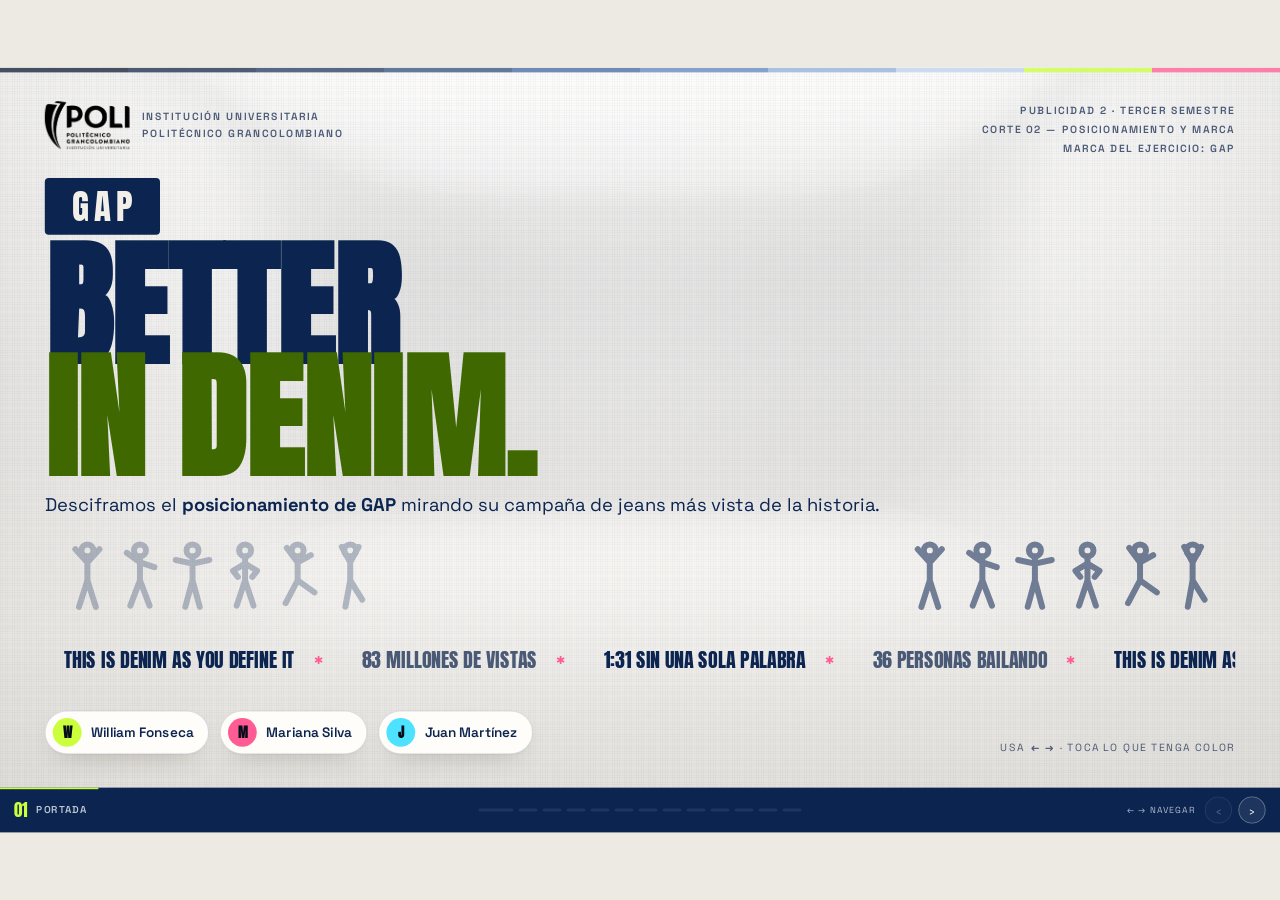
==== commit 21ef913a: "Arregla el armado de la pagina, pone el ciclorama de fondo y la letra legible Dos cierres de etiquet" ====
--- a/v2/index.html
+++ b/v2/index.html
@@ -4,7 +4,7 @@
 <meta charset="UTF-8">
 <meta name="viewport" content="width=device-width, initial-scale=1">
 <title>GAP · Better in Denim — Posicionamiento | Publicidad 2</title>
-<link rel="stylesheet" href="css/style.css?v=v4-12">
+<link rel="stylesheet" href="css/style.css?v=v5-4">
 </head>
 <body>
 
@@ -312,7 +312,7 @@
       </div>
     </div>
 
-    <div class="ticker tk-lime" data-ticker="k25"><span class="tkl">Comentarios en YouTube &middot; muestra de 1.274, ordenados por me gusta</span><div class="tkbox"><div class="cmt on"><span class="cav" style="background:#0B2450">L</span><div class="cbody"><span class="cau">@ludowatchingvideos</span><p class="ctx">The only ad I intentionally searched.</p><p class="ctr">El &uacute;nico anuncio que busqu&eacute; a prop&oacute;sito.</p><div class="cfoot"><span class="clike"><svg class="ic"><use href="#i-heart"/></svg> 151 K</span></div></div></div><div class="cmt"><span class="cav" style="background:#3F6800">E</span><div class="cbody"><span class="cau">@Erin_</span><p class="ctx">Countering THAT controversy ad with a group of successful diverse girls in denim, GAP took that opportunity real fast.</p><p class="ctr">Responder a <i>ese</i> anuncio pol&eacute;mico con un grupo de chicas diversas y exitosas en denim: GAP agarr&oacute; la oportunidad rap&iacute;dito.</p><div class="cfoot"><span class="clike"><svg class="ic"><use href="#i-heart"/></svg> 95 K</span><span class="crep"><svg class="ic"><use href="#i-chat"/></svg> 272 respuestas</span></div></div></div><div class="cmt"><span class="cav" style="background:#C42259">K</span><div class="cbody"><span class="cau">@KL-le8ge</span><p class="ctx">A denim ad war was not on my 2025 bingo card. But KATSEYE winning it definitely is.</p><p class="ctr">Una guerra de anuncios de jeans no estaba en mi bingo de 2025. Que KATSEYE la gane, s&iacute;.</p><div class="cfoot"><span class="clike"><svg class="ic"><use href="#i-heart"/></svg> 73 K</span><span class="crep"><svg class="ic"><use href="#i-chat"/></svg> 115 respuestas</span></div></div></div><div class="cmt"><span class="cav" style="background:#0A6E92">I</span><div class="cbody"><span class="cau">@ixmacxi</span><p class="ctx">Jealous of my jeans? YES!!!</p><p class="ctr">&iquest;Celosa de mis jeans? &iexcl;S&Iacute;!</p><div class="cfoot"><span class="clike"><svg class="ic"><use href="#i-heart"/></svg> 66 K</span><span class="crep"><svg class="ic"><use href="#i-chat"/></svg> 91 respuestas</span></div></div></div><div class="cmt"><span class="cav" style="background:#8A5A2B">W</span><div class="cbody"><span class="cau">@WaveManMike</span><p class="ctx">The only ad no one is skipping.</p><p class="ctr">El &uacute;nico anuncio que nadie se salta.</p><div class="cfoot"><span class="clike"><svg class="ic"><use href="#i-heart"/></svg> 65 K</span><span class="crep"><svg class="ic"><use href="#i-chat"/></svg> 261 respuestas</span></div></div></div><div class="cmt"><span class="cav" style="background:#5A3E8A">D</span><div class="cbody"><span class="cau">@doopdoop7673</span><p class="ctx">The fact that I watched a 1:30 long ad willingly says a lot about how smart this marketing team was.</p><p class="ctr">Que haya visto por voluntad propia un anuncio de minuto y medio dice mucho de lo inteligente que fue este equipo.</p><div class="cfoot"><span class="clike"><svg class="ic"><use href="#i-heart"/></svg> 64 K</span><span class="crep"><svg class="ic"><use href="#i-chat"/></svg> 73 respuestas</span></div></div></div><div class="cmt"><span class="cav" style="background:#1A7F43">I</span><div class="cbody"><span class="cau">@Ilovechickpeas</span><p class="ctx">Not me watching a commercial like it&rsquo;s a music video.</p><p class="ctr">Yo viendo un comercial como si fuera un video musical.</p><div class="cfoot"><span class="clike"><svg class="ic"><use href="#i-heart"/></svg> 51 K</span><span class="crep"><svg class="ic"><use href="#i-chat"/></svg> 91 respuestas</span></div></div></div><div class="cmt"><span class="cav" style="background:#B4601A">N</span><div class="cbody"><span class="cau">@NFL</span><p class="ctx">Ate down. No notes.</p><p class="ctr">Se lo comi&oacute;. Sin objeciones. &mdash; <b>Es la cuenta oficial de la NFL comentando un anuncio de ropa.</b></p><div class="cfoot"><span class="clike"><svg class="ic"><use href="#i-heart"/></svg> 49 K</span><span class="crep"><svg class="ic"><use href="#i-chat"/></svg> 408 respuestas</span></div></div></div><div class="cmt"><span class="cav" style="background:#0B2450">J</span><div class="cbody"><span class="cau">@JehovazThiccness</span><p class="ctx">The marketing here is genius. No mention of KATSEYE as a group, no written slogans.</p><p class="ctr">El marketing aqu&iacute; es genial: no nombran al grupo, no hay eslogan escrito.</p><div class="cfoot"><span class="clike"><svg class="ic"><use href="#i-heart"/></svg> 43 K</span><span class="crep"><svg class="ic"><use href="#i-chat"/></svg> 134 respuestas</span></div></div></div><div class="cmt"><span class="cav" style="background:#3F6800">G</span><div class="cbody"><span class="cau">@GoliathWarfare</span><p class="ctx">This was like a Kendrick Lamar diss track against Drake but as a jeans ad lmao.</p><p class="ctr">Esto fue como una tiradera de Kendrick Lamar contra Drake, pero en anuncio de jeans.</p><div class="cfoot"><span class="clike"><svg class="ic"><use href="#i-heart"/></svg> 42 K</span><span class="crep"><svg class="ic"><use href="#i-chat"/></svg> 119 respuestas</span></div></div></div></div><div class="tkdots"><i class="on"></i><i></i><i></i><i></i><i></i><i></i><i></i><i></i><i></i><i></i></div></div><div class="tkdots"><i class="on"></i><i></i><i></i><i></i><i></i><i></i><i></i><i></i><i></i><i></i></div></div>
+    <div class="ticker tk-lime" data-ticker="k25"><span class="tkl">Comentarios en YouTube &middot; muestra de 1.274, ordenados por me gusta</span><div class="tkbox"><div class="cmt on"><span class="cav" style="background:#0B2450">L</span><div class="cbody"><span class="cau">@ludowatchingvideos</span><p class="ctx">The only ad I intentionally searched.</p><p class="ctr">El &uacute;nico anuncio que busqu&eacute; a prop&oacute;sito.</p><div class="cfoot"><span class="clike"><svg class="ic"><use href="#i-heart"/></svg> 151 K</span></div></div></div><div class="cmt"><span class="cav" style="background:#3F6800">E</span><div class="cbody"><span class="cau">@Erin_</span><p class="ctx">Countering THAT controversy ad with a group of successful diverse girls in denim, GAP took that opportunity real fast.</p><p class="ctr">Responder a <i>ese</i> anuncio pol&eacute;mico con un grupo de chicas diversas y exitosas en denim: GAP agarr&oacute; la oportunidad rap&iacute;dito.</p><div class="cfoot"><span class="clike"><svg class="ic"><use href="#i-heart"/></svg> 95 K</span><span class="crep"><svg class="ic"><use href="#i-chat"/></svg> 272 respuestas</span></div></div></div><div class="cmt"><span class="cav" style="background:#C42259">K</span><div class="cbody"><span class="cau">@KL-le8ge</span><p class="ctx">A denim ad war was not on my 2025 bingo card. But KATSEYE winning it definitely is.</p><p class="ctr">Una guerra de anuncios de jeans no estaba en mi bingo de 2025. Que KATSEYE la gane, s&iacute;.</p><div class="cfoot"><span class="clike"><svg class="ic"><use href="#i-heart"/></svg> 73 K</span><span class="crep"><svg class="ic"><use href="#i-chat"/></svg> 115 respuestas</span></div></div></div><div class="cmt"><span class="cav" style="background:#0A6E92">I</span><div class="cbody"><span class="cau">@ixmacxi</span><p class="ctx">Jealous of my jeans? YES!!!</p><p class="ctr">&iquest;Celosa de mis jeans? &iexcl;S&Iacute;!</p><div class="cfoot"><span class="clike"><svg class="ic"><use href="#i-heart"/></svg> 66 K</span><span class="crep"><svg class="ic"><use href="#i-chat"/></svg> 91 respuestas</span></div></div></div><div class="cmt"><span class="cav" style="background:#8A5A2B">W</span><div class="cbody"><span class="cau">@WaveManMike</span><p class="ctx">The only ad no one is skipping.</p><p class="ctr">El &uacute;nico anuncio que nadie se salta.</p><div class="cfoot"><span class="clike"><svg class="ic"><use href="#i-heart"/></svg> 65 K</span><span class="crep"><svg class="ic"><use href="#i-chat"/></svg> 261 respuestas</span></div></div></div><div class="cmt"><span class="cav" style="background:#5A3E8A">D</span><div class="cbody"><span class="cau">@doopdoop7673</span><p class="ctx">The fact that I watched a 1:30 long ad willingly says a lot about how smart this marketing team was.</p><p class="ctr">Que haya visto por voluntad propia un anuncio de minuto y medio dice mucho de lo inteligente que fue este equipo.</p><div class="cfoot"><span class="clike"><svg class="ic"><use href="#i-heart"/></svg> 64 K</span><span class="crep"><svg class="ic"><use href="#i-chat"/></svg> 73 respuestas</span></div></div></div><div class="cmt"><span class="cav" style="background:#1A7F43">I</span><div class="cbody"><span class="cau">@Ilovechickpeas</span><p class="ctx">Not me watching a commercial like it&rsquo;s a music video.</p><p class="ctr">Yo viendo un comercial como si fuera un video musical.</p><div class="cfoot"><span class="clike"><svg class="ic"><use href="#i-heart"/></svg> 51 K</span><span class="crep"><svg class="ic"><use href="#i-chat"/></svg> 91 respuestas</span></div></div></div><div class="cmt"><span class="cav" style="background:#B4601A">N</span><div class="cbody"><span class="cau">@NFL</span><p class="ctx">Ate down. No notes.</p><p class="ctr">Se lo comi&oacute;. Sin objeciones. &mdash; <b>Es la cuenta oficial de la NFL comentando un anuncio de ropa.</b></p><div class="cfoot"><span class="clike"><svg class="ic"><use href="#i-heart"/></svg> 49 K</span><span class="crep"><svg class="ic"><use href="#i-chat"/></svg> 408 respuestas</span></div></div></div><div class="cmt"><span class="cav" style="background:#0B2450">J</span><div class="cbody"><span class="cau">@JehovazThiccness</span><p class="ctx">The marketing here is genius. No mention of KATSEYE as a group, no written slogans.</p><p class="ctr">El marketing aqu&iacute; es genial: no nombran al grupo, no hay eslogan escrito.</p><div class="cfoot"><span class="clike"><svg class="ic"><use href="#i-heart"/></svg> 43 K</span><span class="crep"><svg class="ic"><use href="#i-chat"/></svg> 134 respuestas</span></div></div></div><div class="cmt"><span class="cav" style="background:#3F6800">G</span><div class="cbody"><span class="cau">@GoliathWarfare</span><p class="ctx">This was like a Kendrick Lamar diss track against Drake but as a jeans ad lmao.</p><p class="ctr">Esto fue como una tiradera de Kendrick Lamar contra Drake, pero en anuncio de jeans.</p><div class="cfoot"><span class="clike"><svg class="ic"><use href="#i-heart"/></svg> 42 K</span><span class="crep"><svg class="ic"><use href="#i-chat"/></svg> 119 respuestas</span></div></div></div></div><div class="tkdots"><i class="on"></i><i></i><i></i><i></i><i></i><i></i><i></i><i></i><i></i><i></i></div></div>
     <div class="join rv">
       <div class="jh"><span class="ic-box"><svg class="ic"><use href="#i-key"/></svg></span>
         <b>Para qu&eacute; sirve ese final</b>
@@ -376,7 +376,7 @@
       <div class="jh"><span class="ic-box"><svg class="ic"><use href="#i-key"/></svg></span>
         <b>El cambio respecto al anuncio anterior</b>
         <p>En 2025 la ropa marcaba qui&eacute;n era qui&eacute;n. Aqu&iacute; <b>los 27 llevan lo mismo</b>: la diferencia ya no puede venir de la prenda.</p></div>
-      <div class="ticker tk-pink" data-ticker="ym26"><span class="tkl">Comentarios en YouTube &middot; los 150 m&aacute;s votados</span><div class="tkbox"><div class="cmt on"><span class="cav" style="background:#0B2450">U</span><div class="cbody"><span class="cau">@usuario</span><p class="ctx">I keep forgetting these are ads for clothes and not music videos.</p><p class="ctr">Se me olvida que esto son anuncios de ropa y no videos musicales.</p><div class="cfoot"><span class="clike"><svg class="ic"><use href="#i-heart"/></svg> 8.900</span></div></div></div><div class="cmt"><span class="cav" style="background:#3F6800">U</span><div class="cbody"><span class="cau">@usuario</span><p class="ctx">Their marketing strategy is genius.</p><p class="ctr">Su estrategia de marketing es genial.</p><div class="cfoot"><span class="clike"><svg class="ic"><use href="#i-heart"/></svg> 7.500</span></div></div></div><div class="cmt"><span class="cav" style="background:#C42259">U</span><div class="cbody"><span class="cau">@usuario</span><p class="ctx">In a world of AI advertisements... GAP is out here creating art. Love this for them.</p><p class="ctr">En un mundo de anuncios hechos con IA, GAP anda haciendo arte.</p><div class="cfoot"><span class="clike"><svg class="ic"><use href="#i-heart"/></svg> 4.500</span></div></div></div><div class="cmt"><span class="cav" style="background:#0A6E92">U</span><div class="cbody"><span class="cau">@usuario</span><p class="ctx">Gap is officially that girl.</p><p class="ctr">GAP es oficialmente <i>esa</i> vieja.</p><div class="cfoot"><span class="clike"><svg class="ic"><use href="#i-heart"/></svg> 3.800</span></div></div></div><div class="cmt"><span class="cav" style="background:#8A5A2B">U</span><div class="cbody"><span class="cau">@usuario</span><p class="ctx">This ad will be going platinum in my house btw.</p><p class="ctr">Este anuncio va a ser disco de platino en mi casa.</p><div class="cfoot"><span class="clike"><svg class="ic"><use href="#i-heart"/></svg> 1.800</span></div></div></div><div class="cmt"><span class="cav" style="background:#5A3E8A">U</span><div class="cbody"><span class="cau">@usuario</span><p class="ctx">Choosing Young Miko was an elite option.</p><p class="ctr">Escoger a Young Miko fue una decisi&oacute;n de &eacute;lite.</p><div class="cfoot"><span class="clike"><svg class="ic"><use href="#i-heart"/></svg> 1.500</span></div></div></div><div class="cmt"><span class="cav" style="background:#1A7F43">U</span><div class="cbody"><span class="cau">@usuario</span><p class="ctx">GAP HAS BEEN COMING THROUGH WITH THE ADS RECENTLY also, KATSEYE, now Young Miko?????</p><p class="ctr">GAP viene entregando con los anuncios: KATSEYE, &iquest;y ahora Young Miko?</p><div class="cfoot"><span class="clike"><svg class="ic"><use href="#i-heart"/></svg> 615</span></div></div></div><div class="cmt"><span class="cav" style="background:#B4601A">U</span><div class="cbody"><span class="cau">@usuario</span><p class="ctx">AQU&Iacute; LA COMUNIDAD LATINA APOYANDO A NUESTRA YOUNG MIKO :)</p><div class="cfoot"><span class="clike"><svg class="ic"><use href="#i-heart"/></svg> 482</span></div></div></div><div class="cmt"><span class="cav" style="background:#0B2450">U</span><div class="cbody"><span class="cau">@usuario</span><p class="ctx">Banger (Troye), after banger (KATSEYE), after banger (BABY MIKO)!!! Sending my love to whoever is in charge of this.</p><p class="ctr">Temazo tras temazo: Troye, KATSEYE y ahora Miko. Un abrazo a quien est&eacute; a cargo.</p><div class="cfoot"><span class="clike"><svg class="ic"><use href="#i-heart"/></svg> 336</span></div></div></div><div class="cmt"><span class="cav" style="background:#3F6800">U</span><div class="cbody"><span class="cau">@usuario</span><p class="ctx">2:37 the amount of faces I recognize. So proud of all the dancers I grew up watching, y&rsquo;all killed it!</p><p class="ctr">En el 2:37 reconozco un mont&oacute;n de caras. Qu&eacute; orgullo, crec&iacute; viendo bailar a esa gente.</p><div class="cfoot"><span class="clike"><svg class="ic"><use href="#i-heart"/></svg> 305</span></div></div></div></div><div class="tkdots"><i class="on"></i><i></i><i></i><i></i><i></i><i></i><i></i><i></i><i></i><i></i></div></div><div class="tkdots"><i class="on"></i><i></i><i></i><i></i><i></i><i></i><i></i><i></i><i></i><i></i></div></div>
+      <div class="ticker tk-pink" data-ticker="ym26"><span class="tkl">Comentarios en YouTube &middot; los 150 m&aacute;s votados</span><div class="tkbox"><div class="cmt on"><span class="cav" style="background:#0B2450">U</span><div class="cbody"><span class="cau">@usuario</span><p class="ctx">I keep forgetting these are ads for clothes and not music videos.</p><p class="ctr">Se me olvida que esto son anuncios de ropa y no videos musicales.</p><div class="cfoot"><span class="clike"><svg class="ic"><use href="#i-heart"/></svg> 8.900</span></div></div></div><div class="cmt"><span class="cav" style="background:#3F6800">U</span><div class="cbody"><span class="cau">@usuario</span><p class="ctx">Their marketing strategy is genius.</p><p class="ctr">Su estrategia de marketing es genial.</p><div class="cfoot"><span class="clike"><svg class="ic"><use href="#i-heart"/></svg> 7.500</span></div></div></div><div class="cmt"><span class="cav" style="background:#C42259">U</span><div class="cbody"><span class="cau">@usuario</span><p class="ctx">In a world of AI advertisements... GAP is out here creating art. Love this for them.</p><p class="ctr">En un mundo de anuncios hechos con IA, GAP anda haciendo arte.</p><div class="cfoot"><span class="clike"><svg class="ic"><use href="#i-heart"/></svg> 4.500</span></div></div></div><div class="cmt"><span class="cav" style="background:#0A6E92">U</span><div class="cbody"><span class="cau">@usuario</span><p class="ctx">Gap is officially that girl.</p><p class="ctr">GAP es oficialmente <i>esa</i> vieja.</p><div class="cfoot"><span class="clike"><svg class="ic"><use href="#i-heart"/></svg> 3.800</span></div></div></div><div class="cmt"><span class="cav" style="background:#8A5A2B">U</span><div class="cbody"><span class="cau">@usuario</span><p class="ctx">This ad will be going platinum in my house btw.</p><p class="ctr">Este anuncio va a ser disco de platino en mi casa.</p><div class="cfoot"><span class="clike"><svg class="ic"><use href="#i-heart"/></svg> 1.800</span></div></div></div><div class="cmt"><span class="cav" style="background:#5A3E8A">U</span><div class="cbody"><span class="cau">@usuario</span><p class="ctx">Choosing Young Miko was an elite option.</p><p class="ctr">Escoger a Young Miko fue una decisi&oacute;n de &eacute;lite.</p><div class="cfoot"><span class="clike"><svg class="ic"><use href="#i-heart"/></svg> 1.500</span></div></div></div><div class="cmt"><span class="cav" style="background:#1A7F43">U</span><div class="cbody"><span class="cau">@usuario</span><p class="ctx">GAP HAS BEEN COMING THROUGH WITH THE ADS RECENTLY also, KATSEYE, now Young Miko?????</p><p class="ctr">GAP viene entregando con los anuncios: KATSEYE, &iquest;y ahora Young Miko?</p><div class="cfoot"><span class="clike"><svg class="ic"><use href="#i-heart"/></svg> 615</span></div></div></div><div class="cmt"><span class="cav" style="background:#B4601A">U</span><div class="cbody"><span class="cau">@usuario</span><p class="ctx">AQU&Iacute; LA COMUNIDAD LATINA APOYANDO A NUESTRA YOUNG MIKO :)</p><div class="cfoot"><span class="clike"><svg class="ic"><use href="#i-heart"/></svg> 482</span></div></div></div><div class="cmt"><span class="cav" style="background:#0B2450">U</span><div class="cbody"><span class="cau">@usuario</span><p class="ctx">Banger (Troye), after banger (KATSEYE), after banger (BABY MIKO)!!! Sending my love to whoever is in charge of this.</p><p class="ctr">Temazo tras temazo: Troye, KATSEYE y ahora Miko. Un abrazo a quien est&eacute; a cargo.</p><div class="cfoot"><span class="clike"><svg class="ic"><use href="#i-heart"/></svg> 336</span></div></div></div><div class="cmt"><span class="cav" style="background:#3F6800">U</span><div class="cbody"><span class="cau">@usuario</span><p class="ctx">2:37 the amount of faces I recognize. So proud of all the dancers I grew up watching, y&rsquo;all killed it!</p><p class="ctr">En el 2:37 reconozco un mont&oacute;n de caras. Qu&eacute; orgullo, crec&iacute; viendo bailar a esa gente.</p><div class="cfoot"><span class="clike"><svg class="ic"><use href="#i-heart"/></svg> 305</span></div></div></div></div><div class="tkdots"><i class="on"></i><i></i><i></i><i></i><i></i><i></i><i></i><i></i><i></i><i></i></div></div>
       <div class="jgrid g2">
         <div class="jc"><span class="ji"><svg class="ic"><use href="#i-arrow"/></svg></span><b>El giro respecto a 2025</b>
           <div class="jp l"><i>2025</i><span>La ropa marcaba qui&eacute;n era qui&eacute;n: azul contra negro</span></div>
@@ -522,7 +522,7 @@
         <p><b>Bethany Vargas</b> dirigi&oacute; las dos campa&ntilde;as. Mismo cuarto blanco, misma estructura de artista m&aacute;s cuerpo de baile, misma decisi&oacute;n de usar una canci&oacute;n prestada, mismos bailarines acreditados con nombre. <b>No es coincidencia: es un sistema.</b></p></div>
     </div>
     <div class="fix rv"><span class="fi2"><svg class="ic"><use href="#i-bulb"/></svg></span>
-      <div><b>Pero s&iacute; tuvimos que reformular, y en un punto grave</b>
+      <div><b>Pero s&iacute; tuvimos que reformular</b>
       <p>Tres de nuestros seis atributos &mdash;<i>jean de tiro bajo</i>, <i>elaborado en denim</i> y <i>colores fr&iacute;os y sepias</i>&mdash; <b>son falsos para una sudadera gris</b>. Describ&iacute;amos una temporada, no una marca. Subimos todo un escal&oacute;n: de &laquo;denim&raquo; a <b>&laquo;base de algod&oacute;n&raquo;</b>, de &laquo;tiro bajo&raquo; a <b>&laquo;el tiro y la pierna como medida&raquo;</b>. La matriz pas&oacute; de 18 a <b>24 elementos</b>, y ahora cada uno se sostiene en las dos campa&ntilde;as.</p></div></div>
     
   </div>
@@ -845,6 +845,6 @@
 
 </div></div>
 
-<script src="js/app.js?v=v4-1"></script>
+<script src="js/app.js?v=v5-4"></script>
 </body>
 </html>
--- a/v2/css/style.css
+++ b/v2/css/style.css
@@ -1569,3 +1569,74 @@
 .s26 .anal .vmeta > div{padding:3px 0}
 .s26 .anal .vmeta dd{font-size:12.5px}
 .s26 .ticker{margin:6px 0 5px}
+
+
+/* ══════════════════════════════════════════════════════════
+   EL CICLORAMA REAL · la foto del estudio sin fin
+   La foto va debajo; la trama de tejido queda encima.
+   ══════════════════════════════════════════════════════════ */
+:root{--foto:url("../../assets/fondo/fondo-web.jpg")}
+
+body,.fit{background:#EDEAE3}
+
+.slide,.bg-a,.bg-b,.bg-c,.bg-d{
+  background:
+    /* lavado cálido: deja ver el cuarto, pero separa las tarjetas */
+    linear-gradient(180deg,
+      rgba(250,248,244,.30) 0%,
+      rgba(244,241,235,.20) 40%,
+      rgba(233,228,218,.46) 100%),
+    /* sombra suave en las dos esquinas, para que no quede plano */
+    radial-gradient(58% 92% at -6% 50%, rgba(120,106,86,.10), transparent 62%),
+    radial-gradient(58% 92% at 106% 50%, rgba(120,106,86,.09), transparent 62%),
+    var(--foto) center 44% / cover no-repeat,
+    #F4F2ED;
+  color:var(--tinta);
+}
+/* la trama de tejido, encima de la foto */
+.tw::before{
+  background-image:
+    repeating-linear-gradient(90deg, rgba(11,36,80,.030) 0 1px, transparent 1px 3px),
+    repeating-linear-gradient(0deg,  rgba(11,36,80,.024) 0 1px, transparent 1px 3px);
+  opacity:.85;
+}
+/* sobre blanco casi puro, las tarjetas necesitan borde y sombra más firmes */
+:root{
+  --linea:rgba(11,36,80,.14);
+  --sombra:0 1px 2px rgba(74,62,46,.06), 0 14px 32px -18px rgba(74,62,46,.42);
+}
+
+/* ══════════════════════════════════════════════════════════
+   LEGIBILIDAD · restos del tema oscuro de la versión 1
+   (11 casos medidos por debajo de 3.2:1 de contraste)
+   ══════════════════════════════════════════════════════════ */
+/* 1 · negritas que quedaron blancas sobre tarjeta blanca */
+.atr-box p b, .ef-box p b, .car-cd p b, .qt p b, .qtext b,
+.versus .sd p b, .vsay b, .el b, .tnode b, .era-hd b, .vcrew b,
+.modal .mb p b, .modal .mb b, .antesbox p b{color:var(--tinta)}
+.atr-head h4, .ef-head h4{color:var(--tinta)}
+.vmeta dd{color:var(--tinta)}
+
+/* 2 · el lima de pantalla no se ve sobre claro: se usa el lima oscuro */
+.modal h3 .hl, .modal .hl, .antesbox .hl,
+.mf .nvb, .nvc i, .modal .mf, .modal .mf span{color:var(--lime-d)}
+.mf .nvb{border-color:rgba(74,122,0,.34)}
+
+/* 3 · datos de la portada y avisos */
+.inst div{color:var(--tinta-2)}
+.warn{color:#9A4E00;border-color:rgba(154,78,0,.30);background:rgba(154,78,0,.07)}
+
+/* 4 · marcas de la comparación: fondo suave y letra oscura */
+b.mk{background:rgba(196,34,89,.14);color:#9E1745;border-radius:4px;padding:0 3px;font-weight:700}
+b.ok{background:rgba(74,122,0,.16);color:#3A6100;border-radius:4px;padding:0 3px;font-weight:700}
+.tcol.ant,.tcol.act{background:#FFFDFA;color:var(--tinta);border:1px solid var(--linea)}
+.tcol p,.tcol .tsig{color:var(--tinta)}
+.tcol .tlab{color:var(--tinta-2)}
+
+/* 5 · resaltado dentro de una negrita sobre color */
+
+
+/* 6 · el resaltado del encabezado de un modal sin color propio */
+.modal .mh h3 .hl{color:var(--gc,var(--lime-d))}
+/* 7 · resaltado dentro del recuadro de lavado cian: cian oscuro, no blanco */
+.ob.ae b .hl, .ob.ae .hl, .ob.ae b.hl{color:var(--cyan-d);font-weight:800}
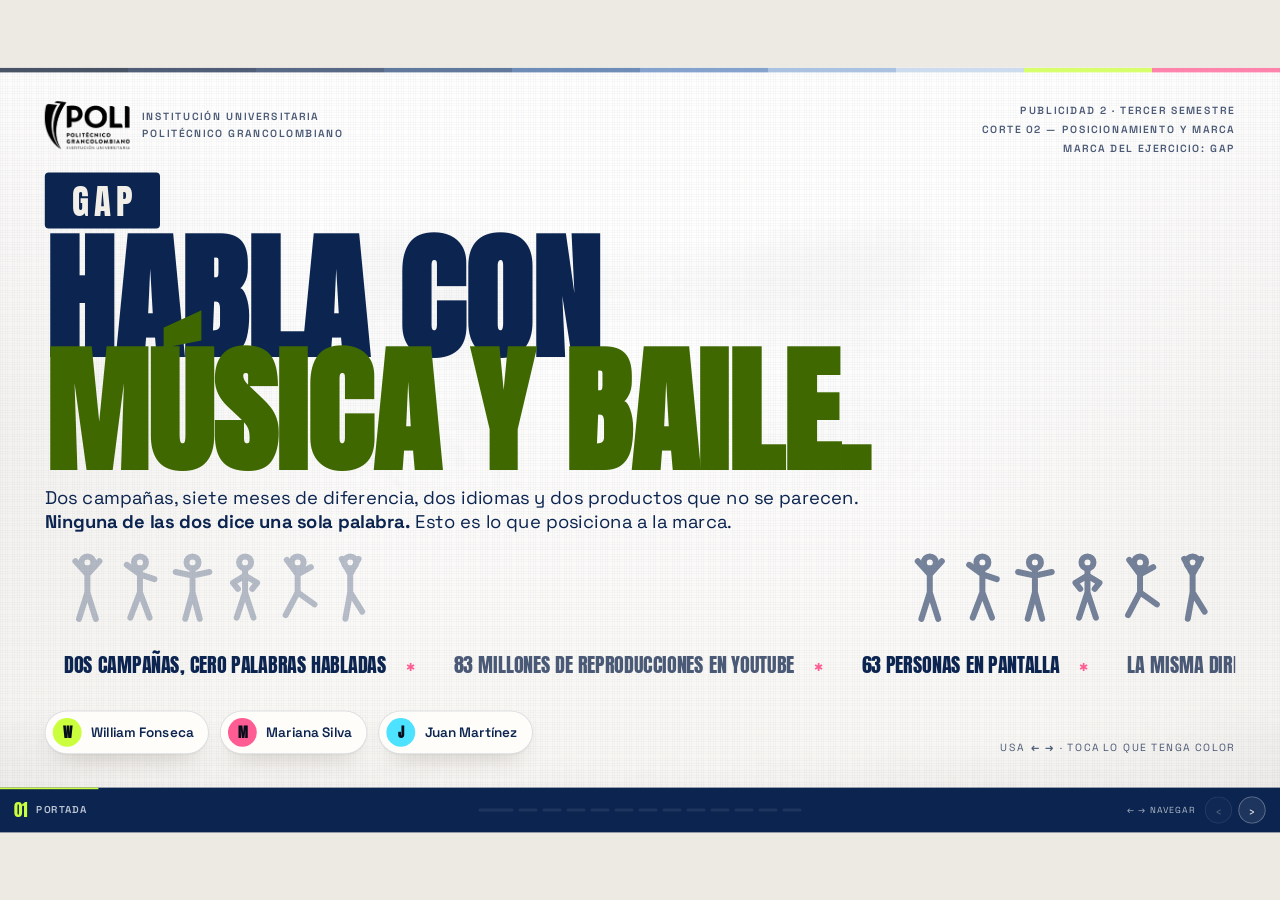
==== commit 9d481029: "Reescribe el contenido: portada, frase, atributos y las cinco preguntas Portada y cierre: ya no habl" ====
--- a/v2/index.html
+++ b/v2/index.html
@@ -4,7 +4,7 @@
 <meta charset="UTF-8">
 <meta name="viewport" content="width=device-width, initial-scale=1">
 <title>GAP · Better in Denim — Posicionamiento | Publicidad 2</title>
-<link rel="stylesheet" href="css/style.css?v=v5-4">
+<link rel="stylesheet" href="css/style.css?v=v7-4">
 </head>
 <body>
 
@@ -71,15 +71,16 @@
     </div>
     <div class="rv">
       <div class="gapbox">GAP</div>
-      <h1>BETTER<br><span class="l2">IN DENIM.</span></h1>
-      <p class="tag">Desciframos el <b>posicionamiento de GAP</b> mirando su campaña de jeans más vista de la historia.</p>
+      <h1>HABLA CON<br><span class="l2">MÚSICA Y BAILE.</span></h1>
+      <p class="tag">Dos campañas, siete meses de diferencia, dos idiomas y dos productos que no se parecen.
+      <b>Ninguna de las dos dice una sola palabra.</b> Esto es lo que posiciona a la marca.</p>
     </div>
     <div class="rv" style="display:flex;justify-content:space-between;align-items:flex-end">
       <div class="dancers" style="color:var(--denim2)" data-dancers></div>
       <div class="dancers" style="color:var(--lime);opacity:.55" data-dancers></div>
     </div>
     <div class="mq rv" data-mq><div class="run">
-      <span class="a">THIS IS DENIM AS YOU DEFINE IT</span><span>83 MILLONES DE VISTAS</span><span class="a">1:31 SIN UNA SOLA PALABRA</span><span>36 PERSONAS BAILANDO</span>
+      <span class="a">DOS CAMPAÑAS, CERO PALABRAS HABLADAS</span><span>83 MILLONES DE REPRODUCCIONES EN YOUTUBE</span><span class="a">63 PERSONAS EN PANTALLA</span><span>LA MISMA DIRECTORA EN LAS DOS</span><span class="a">56 BAILARINES ACREDITADOS CON NOMBRE</span>
     </div></div>
     <div class="cov-bot rv">
       <div class="team">
@@ -307,7 +308,7 @@
         <div class="obs short">
           <div class="ob"><span class="oi"><svg class="ic"><use href="#i-palette"/></svg></span><p><b>El denim es el &uacute;nico color de la sala.</b> Las seis van de mezclilla en <b>varios lavados</b> &mdash;del azul casi blanco al &iacute;ndigo oscuro&mdash;; los 30 bailarines, de negro, caf&eacute; y oliva. Vistos desde arriba, <b>el azul dibuja el centro de la figura y lo oscuro los rayos</b>.</p></div>
           <div class="ob"><span class="oi"><svg class="ic"><use href="#i-mirror"/></svg></span><p><b>El cuarto se revela solo en los planos abiertos.</b> Casi toda la pieza es fondo infinito, pero en las tomas m&aacute;s lejanas <b>aparecen las esquinas</b>: es una caja blanca, y el grupo se ve diminuto dentro.</p></div>
-          <div class="ob"><span class="oi"><svg class="ic"><use href="#i-hands"/></svg></span><p><b>El pelo hace la mitad del trabajo.</b> Rizado, liso, con mechas rosadas: la c&aacute;mara lo persigue en c&aacute;mara lenta. <b>Es lo &uacute;nico que la marca no fabrica</b> y es lo que m&aacute;s distingue a una de otra.</p></div>
+          <div class="ob"><span class="oi"><svg class="ic"><use href="#i-hands"/></svg></span><p><b>El pelo hace la mitad del trabajo.</b> Rizado, liso, con mechas rosadas: la c&aacute;mara lo persigue en c&aacute;mara lenta. <b>Es lo &uacute;nico que la marca no fabrica</b> y es lo que m&aacute;s distingue a una de otra.</p></div><div class="ob"><span class="oi"><svg class="ic"><use href="#i-clock"/></svg></span><p><b>La canci&oacute;n tiene 22 a&ntilde;os.</b> &laquo;Milkshake&raquo; sali&oacute; en 2003. Quien la bail&oacute; cuando era nueva hoy pasa de los 35; quien la descubre aqu&iacute; tiene 20. <b>Una sola canci&oacute;n le sirve a dos generaciones a la vez</b>, que es exactamente lo que la marca dice querer hacer.</p></div><div class="ob"><span class="oi"><svg class="ic"><use href="#i-tag"/></svg></span><p><b>Ni un logo sobre la ropa.</b> En los 91 segundos <b>no hay una sola etiqueta visible</b>: ni en la pretina, ni en el bolsillo, ni bordada. La marca aparece una vez, al final, sobre blanco. <b>El producto se muestra; la marca se firma.</b></p></div><div class="ob"><span class="oi"><svg class="ic"><use href="#i-chat"/></svg></span><p><b>Nadie habla en toda la pieza.</b> Sin locutor, sin di&aacute;logo, sin precio. La &uacute;nica frase escrita llega al cierre: <b>&laquo;This is denim as you define it&raquo;</b> &mdash;<i>esto es denim como t&uacute; lo definas</i>&mdash;. Todo lo dem&aacute;s lo cargan la m&uacute;sica y el cuerpo.</p></div>
         </div>
       </div>
     </div>
@@ -315,8 +316,10 @@
     <div class="ticker tk-lime" data-ticker="k25"><span class="tkl">Comentarios en YouTube &middot; muestra de 1.274, ordenados por me gusta</span><div class="tkbox"><div class="cmt on"><span class="cav" style="background:#0B2450">L</span><div class="cbody"><span class="cau">@ludowatchingvideos</span><p class="ctx">The only ad I intentionally searched.</p><p class="ctr">El &uacute;nico anuncio que busqu&eacute; a prop&oacute;sito.</p><div class="cfoot"><span class="clike"><svg class="ic"><use href="#i-heart"/></svg> 151 K</span></div></div></div><div class="cmt"><span class="cav" style="background:#3F6800">E</span><div class="cbody"><span class="cau">@Erin_</span><p class="ctx">Countering THAT controversy ad with a group of successful diverse girls in denim, GAP took that opportunity real fast.</p><p class="ctr">Responder a <i>ese</i> anuncio pol&eacute;mico con un grupo de chicas diversas y exitosas en denim: GAP agarr&oacute; la oportunidad rap&iacute;dito.</p><div class="cfoot"><span class="clike"><svg class="ic"><use href="#i-heart"/></svg> 95 K</span><span class="crep"><svg class="ic"><use href="#i-chat"/></svg> 272 respuestas</span></div></div></div><div class="cmt"><span class="cav" style="background:#C42259">K</span><div class="cbody"><span class="cau">@KL-le8ge</span><p class="ctx">A denim ad war was not on my 2025 bingo card. But KATSEYE winning it definitely is.</p><p class="ctr">Una guerra de anuncios de jeans no estaba en mi bingo de 2025. Que KATSEYE la gane, s&iacute;.</p><div class="cfoot"><span class="clike"><svg class="ic"><use href="#i-heart"/></svg> 73 K</span><span class="crep"><svg class="ic"><use href="#i-chat"/></svg> 115 respuestas</span></div></div></div><div class="cmt"><span class="cav" style="background:#0A6E92">I</span><div class="cbody"><span class="cau">@ixmacxi</span><p class="ctx">Jealous of my jeans? YES!!!</p><p class="ctr">&iquest;Celosa de mis jeans? &iexcl;S&Iacute;!</p><div class="cfoot"><span class="clike"><svg class="ic"><use href="#i-heart"/></svg> 66 K</span><span class="crep"><svg class="ic"><use href="#i-chat"/></svg> 91 respuestas</span></div></div></div><div class="cmt"><span class="cav" style="background:#8A5A2B">W</span><div class="cbody"><span class="cau">@WaveManMike</span><p class="ctx">The only ad no one is skipping.</p><p class="ctr">El &uacute;nico anuncio que nadie se salta.</p><div class="cfoot"><span class="clike"><svg class="ic"><use href="#i-heart"/></svg> 65 K</span><span class="crep"><svg class="ic"><use href="#i-chat"/></svg> 261 respuestas</span></div></div></div><div class="cmt"><span class="cav" style="background:#5A3E8A">D</span><div class="cbody"><span class="cau">@doopdoop7673</span><p class="ctx">The fact that I watched a 1:30 long ad willingly says a lot about how smart this marketing team was.</p><p class="ctr">Que haya visto por voluntad propia un anuncio de minuto y medio dice mucho de lo inteligente que fue este equipo.</p><div class="cfoot"><span class="clike"><svg class="ic"><use href="#i-heart"/></svg> 64 K</span><span class="crep"><svg class="ic"><use href="#i-chat"/></svg> 73 respuestas</span></div></div></div><div class="cmt"><span class="cav" style="background:#1A7F43">I</span><div class="cbody"><span class="cau">@Ilovechickpeas</span><p class="ctx">Not me watching a commercial like it&rsquo;s a music video.</p><p class="ctr">Yo viendo un comercial como si fuera un video musical.</p><div class="cfoot"><span class="clike"><svg class="ic"><use href="#i-heart"/></svg> 51 K</span><span class="crep"><svg class="ic"><use href="#i-chat"/></svg> 91 respuestas</span></div></div></div><div class="cmt"><span class="cav" style="background:#B4601A">N</span><div class="cbody"><span class="cau">@NFL</span><p class="ctx">Ate down. No notes.</p><p class="ctr">Se lo comi&oacute;. Sin objeciones. &mdash; <b>Es la cuenta oficial de la NFL comentando un anuncio de ropa.</b></p><div class="cfoot"><span class="clike"><svg class="ic"><use href="#i-heart"/></svg> 49 K</span><span class="crep"><svg class="ic"><use href="#i-chat"/></svg> 408 respuestas</span></div></div></div><div class="cmt"><span class="cav" style="background:#0B2450">J</span><div class="cbody"><span class="cau">@JehovazThiccness</span><p class="ctx">The marketing here is genius. No mention of KATSEYE as a group, no written slogans.</p><p class="ctr">El marketing aqu&iacute; es genial: no nombran al grupo, no hay eslogan escrito.</p><div class="cfoot"><span class="clike"><svg class="ic"><use href="#i-heart"/></svg> 43 K</span><span class="crep"><svg class="ic"><use href="#i-chat"/></svg> 134 respuestas</span></div></div></div><div class="cmt"><span class="cav" style="background:#3F6800">G</span><div class="cbody"><span class="cau">@GoliathWarfare</span><p class="ctx">This was like a Kendrick Lamar diss track against Drake but as a jeans ad lmao.</p><p class="ctr">Esto fue como una tiradera de Kendrick Lamar contra Drake, pero en anuncio de jeans.</p><div class="cfoot"><span class="clike"><svg class="ic"><use href="#i-heart"/></svg> 42 K</span><span class="crep"><svg class="ic"><use href="#i-chat"/></svg> 119 respuestas</span></div></div></div></div><div class="tkdots"><i class="on"></i><i></i><i></i><i></i><i></i><i></i><i></i><i></i><i></i><i></i></div></div>
     <div class="join rv">
       <div class="jh"><span class="ic-box"><svg class="ic"><use href="#i-key"/></svg></span>
-        <b>Para qu&eacute; sirve ese final</b>
-        <p>La pieza <b>empieza en un cuerpo suelto y termina en una sola figura geom&eacute;trica</b> vista desde un punto que ninguno de los 36 tiene. Es, literal, el eslogan de la campa&ntilde;a: <b>&laquo;poderosa sola, mejor acompa&ntilde;ada&raquo;</b>.</p></div>
+        <b>Por qu&eacute; termina con los 36 formando una figura</b>
+        <p>La pieza <b>arranca con un cuerpo solo y acaba con los 36 armando una sola figura</b>, vista desde arriba: un punto de vista que ning&uacute;n bailar&iacute;n tiene.
+        Es el eslogan de la campa&ntilde;a puesto en coreograf&iacute;a &mdash;<b>&laquo;poderosa sola, mejor acompa&ntilde;ada&raquo;</b>&mdash;.
+        <b>En vez de escribirlo, lo bailaron.</b> Y solo funciona si antes te mostraron a cada una por separado: por eso los solos van primero.</p></div>
           </div>
   </div>
 </section>
@@ -367,7 +370,7 @@
         <div class="obs short">
           <div class="ob"><span class="oi"><svg class="ic"><use href="#i-tag"/></svg></span><p><b>El vestuario es la carta de colores.</b> La l&iacute;nea se vende en gris y en negro: el video le dedica <b>un acto a cada color</b>.</p></div>
           <div class="ob"><span class="oi"><svg class="ic"><use href="#i-body"/></svg></span><p><b>Ella lleva exactamente lo mismo que los 26.</b> No la distingue la ropa: la distingue <b>d&oacute;nde la pone la c&aacute;mara</b>.</p></div>
-          <div class="ob"><span class="oi"><svg class="ic"><use href="#i-hands"/></svg></span><p><b>Los 26 bailarines salen acreditados con nombre.</b> Jim&eacute;nez, Rico, Andrade, Cabrera, Vela, Crespo, Rodr&iacute;guez, Morales, Zarzosa, Gonz&aacute;lez&hellip;</p></div>
+          <div class="ob"><span class="oi"><svg class="ic"><use href="#i-hands"/></svg></span><p><b>Los 26 bailarines salen acreditados con nombre.</b> Jim&eacute;nez, Rico, Andrade, Cabrera, Vela, Crespo, Rodr&iacute;guez, Morales, Zarzosa, Gonz&aacute;lez&hellip;</p></div><div class="ob"><span class="oi"><svg class="ic"><use href="#i-tag"/></svg></span><p><b>El logo sale una sola vez, en el segundo 92.</b> Un plano cerrado por detr&aacute;s de un bailar&iacute;n encuadra <b>la etiqueta de la pretina</b>, y desde ah&iacute; la c&aacute;mara se abre. <b>Tres minutos de anuncio, un logo de dos cent&iacute;metros.</b></p></div><div class="ob"><span class="oi"><svg class="ic"><use href="#i-music"/></svg></span><p><b>Es la &uacute;nica campa&ntilde;a con canci&oacute;n propia.</b> En las otras seis, Gap toma prestada una canci&oacute;n que ya exist&iacute;a. Aqu&iacute; la canci&oacute;n es <b>de la misma artista que sale en pantalla</b>. No es un anuncio con m&uacute;sica: <b>es casi un video musical con patrocinador.</b></p></div><div class="ob"><span class="oi"><svg class="ic"><use href="#i-globe"/></svg></span><p><b>Es la primera campa&ntilde;a de la marca entera en espa&ntilde;ol.</b> Y no la subtitulan. En una marca cuyo <b>87&nbsp;% de las ventas sale de Estados Unidos</b>, elegir el espa&ntilde;ol no es hablarle al mercado que ya tiene: <b>es hablarle al que quiere.</b></p></div>
         </div>
         </div>
     </div>
@@ -376,7 +379,7 @@
       <div class="jh"><span class="ic-box"><svg class="ic"><use href="#i-key"/></svg></span>
         <b>El cambio respecto al anuncio anterior</b>
         <p>En 2025 la ropa marcaba qui&eacute;n era qui&eacute;n. Aqu&iacute; <b>los 27 llevan lo mismo</b>: la diferencia ya no puede venir de la prenda.</p></div>
-      <div class="ticker tk-pink" data-ticker="ym26"><span class="tkl">Comentarios en YouTube &middot; los 150 m&aacute;s votados</span><div class="tkbox"><div class="cmt on"><span class="cav" style="background:#0B2450">U</span><div class="cbody"><span class="cau">@usuario</span><p class="ctx">I keep forgetting these are ads for clothes and not music videos.</p><p class="ctr">Se me olvida que esto son anuncios de ropa y no videos musicales.</p><div class="cfoot"><span class="clike"><svg class="ic"><use href="#i-heart"/></svg> 8.900</span></div></div></div><div class="cmt"><span class="cav" style="background:#3F6800">U</span><div class="cbody"><span class="cau">@usuario</span><p class="ctx">Their marketing strategy is genius.</p><p class="ctr">Su estrategia de marketing es genial.</p><div class="cfoot"><span class="clike"><svg class="ic"><use href="#i-heart"/></svg> 7.500</span></div></div></div><div class="cmt"><span class="cav" style="background:#C42259">U</span><div class="cbody"><span class="cau">@usuario</span><p class="ctx">In a world of AI advertisements... GAP is out here creating art. Love this for them.</p><p class="ctr">En un mundo de anuncios hechos con IA, GAP anda haciendo arte.</p><div class="cfoot"><span class="clike"><svg class="ic"><use href="#i-heart"/></svg> 4.500</span></div></div></div><div class="cmt"><span class="cav" style="background:#0A6E92">U</span><div class="cbody"><span class="cau">@usuario</span><p class="ctx">Gap is officially that girl.</p><p class="ctr">GAP es oficialmente <i>esa</i> vieja.</p><div class="cfoot"><span class="clike"><svg class="ic"><use href="#i-heart"/></svg> 3.800</span></div></div></div><div class="cmt"><span class="cav" style="background:#8A5A2B">U</span><div class="cbody"><span class="cau">@usuario</span><p class="ctx">This ad will be going platinum in my house btw.</p><p class="ctr">Este anuncio va a ser disco de platino en mi casa.</p><div class="cfoot"><span class="clike"><svg class="ic"><use href="#i-heart"/></svg> 1.800</span></div></div></div><div class="cmt"><span class="cav" style="background:#5A3E8A">U</span><div class="cbody"><span class="cau">@usuario</span><p class="ctx">Choosing Young Miko was an elite option.</p><p class="ctr">Escoger a Young Miko fue una decisi&oacute;n de &eacute;lite.</p><div class="cfoot"><span class="clike"><svg class="ic"><use href="#i-heart"/></svg> 1.500</span></div></div></div><div class="cmt"><span class="cav" style="background:#1A7F43">U</span><div class="cbody"><span class="cau">@usuario</span><p class="ctx">GAP HAS BEEN COMING THROUGH WITH THE ADS RECENTLY also, KATSEYE, now Young Miko?????</p><p class="ctr">GAP viene entregando con los anuncios: KATSEYE, &iquest;y ahora Young Miko?</p><div class="cfoot"><span class="clike"><svg class="ic"><use href="#i-heart"/></svg> 615</span></div></div></div><div class="cmt"><span class="cav" style="background:#B4601A">U</span><div class="cbody"><span class="cau">@usuario</span><p class="ctx">AQU&Iacute; LA COMUNIDAD LATINA APOYANDO A NUESTRA YOUNG MIKO :)</p><div class="cfoot"><span class="clike"><svg class="ic"><use href="#i-heart"/></svg> 482</span></div></div></div><div class="cmt"><span class="cav" style="background:#0B2450">U</span><div class="cbody"><span class="cau">@usuario</span><p class="ctx">Banger (Troye), after banger (KATSEYE), after banger (BABY MIKO)!!! Sending my love to whoever is in charge of this.</p><p class="ctr">Temazo tras temazo: Troye, KATSEYE y ahora Miko. Un abrazo a quien est&eacute; a cargo.</p><div class="cfoot"><span class="clike"><svg class="ic"><use href="#i-heart"/></svg> 336</span></div></div></div><div class="cmt"><span class="cav" style="background:#3F6800">U</span><div class="cbody"><span class="cau">@usuario</span><p class="ctx">2:37 the amount of faces I recognize. So proud of all the dancers I grew up watching, y&rsquo;all killed it!</p><p class="ctr">En el 2:37 reconozco un mont&oacute;n de caras. Qu&eacute; orgullo, crec&iacute; viendo bailar a esa gente.</p><div class="cfoot"><span class="clike"><svg class="ic"><use href="#i-heart"/></svg> 305</span></div></div></div></div><div class="tkdots"><i class="on"></i><i></i><i></i><i></i><i></i><i></i><i></i><i></i><i></i><i></i></div></div>
+      <div class="ticker tk-pink" data-ticker="ym26"><span class="tkl">Comentarios en YouTube &middot; los 150 m&aacute;s votados</span><div class="tkbox"><div class="cmt on"><span class="cav yt">&#9654;</span><div class="cbody"><span class="cau">Comentario en ingl&eacute;s</span><p class="ctx">I keep forgetting these are ads for clothes and not music videos.</p><p class="ctr">Se me olvida que esto son anuncios de ropa y no videos musicales.</p><div class="cfoot"><span class="clike"><svg class="ic"><use href="#i-heart"/></svg> 8.900</span></div></div></div><div class="cmt"><span class="cav yt">&#9654;</span><div class="cbody"><span class="cau">Comentario en ingl&eacute;s</span><p class="ctx">Their marketing strategy is genius.</p><p class="ctr">Su estrategia de marketing es genial.</p><div class="cfoot"><span class="clike"><svg class="ic"><use href="#i-heart"/></svg> 7.500</span></div></div></div><div class="cmt"><span class="cav yt">&#9654;</span><div class="cbody"><span class="cau">Comentario en ingl&eacute;s</span><p class="ctx">In a world of AI advertisements... GAP is out here creating art. Love this for them.</p><p class="ctr">En un mundo de anuncios hechos con IA, GAP anda haciendo arte.</p><div class="cfoot"><span class="clike"><svg class="ic"><use href="#i-heart"/></svg> 4.500</span></div></div></div><div class="cmt"><span class="cav yt">&#9654;</span><div class="cbody"><span class="cau">Comentario en ingl&eacute;s</span><p class="ctx">Gap is officially that girl.</p><p class="ctr">GAP es oficialmente <i>esa</i> vieja.</p><div class="cfoot"><span class="clike"><svg class="ic"><use href="#i-heart"/></svg> 3.800</span></div></div></div><div class="cmt"><span class="cav yt">&#9654;</span><div class="cbody"><span class="cau">Comentario en ingl&eacute;s</span><p class="ctx">This ad will be going platinum in my house btw.</p><p class="ctr">Este anuncio va a ser disco de platino en mi casa.</p><div class="cfoot"><span class="clike"><svg class="ic"><use href="#i-heart"/></svg> 1.800</span></div></div></div><div class="cmt"><span class="cav yt">&#9654;</span><div class="cbody"><span class="cau">Comentario en ingl&eacute;s</span><p class="ctx">Choosing Young Miko was an elite option.</p><p class="ctr">Escoger a Young Miko fue una decisi&oacute;n de &eacute;lite.</p><div class="cfoot"><span class="clike"><svg class="ic"><use href="#i-heart"/></svg> 1.500</span></div></div></div><div class="cmt"><span class="cav yt">&#9654;</span><div class="cbody"><span class="cau">Comentario en ingl&eacute;s</span><p class="ctx">GAP HAS BEEN COMING THROUGH WITH THE ADS RECENTLY also, KATSEYE, now Young Miko?????</p><p class="ctr">GAP viene entregando con los anuncios: KATSEYE, &iquest;y ahora Young Miko?</p><div class="cfoot"><span class="clike"><svg class="ic"><use href="#i-heart"/></svg> 615</span></div></div></div><div class="cmt"><span class="cav yt">&#9654;</span><div class="cbody"><span class="cau">Comentario en espa&ntilde;ol</span><p class="ctx">AQU&Iacute; LA COMUNIDAD LATINA APOYANDO A NUESTRA YOUNG MIKO :)</p><div class="cfoot"><span class="clike"><svg class="ic"><use href="#i-heart"/></svg> 482</span></div></div></div><div class="cmt"><span class="cav yt">&#9654;</span><div class="cbody"><span class="cau">Comentario en ingl&eacute;s</span><p class="ctx">Banger (Troye), after banger (KATSEYE), after banger (BABY MIKO)!!! Sending my love to whoever is in charge of this.</p><p class="ctr">Temazo tras temazo: Troye, KATSEYE y ahora Miko. Un abrazo a quien est&eacute; a cargo.</p><div class="cfoot"><span class="clike"><svg class="ic"><use href="#i-heart"/></svg> 336</span></div></div></div><div class="cmt"><span class="cav yt">&#9654;</span><div class="cbody"><span class="cau">Comentario en ingl&eacute;s</span><p class="ctx">2:37 the amount of faces I recognize. So proud of all the dancers I grew up watching, y&rsquo;all killed it!</p><p class="ctr">En el 2:37 reconozco un mont&oacute;n de caras. Qu&eacute; orgullo, crec&iacute; viendo bailar a esa gente.</p><div class="cfoot"><span class="clike"><svg class="ic"><use href="#i-heart"/></svg> 305</span></div></div></div></div><div class="tkdots"><i class="on"></i><i></i><i></i><i></i><i></i><i></i><i></i><i></i><i></i><i></i></div></div>
       <div class="jgrid g2">
         <div class="jc"><span class="ji"><svg class="ic"><use href="#i-arrow"/></svg></span><b>El giro respecto a 2025</b>
           <div class="jp l"><i>2025</i><span>La ropa marcaba qui&eacute;n era qui&eacute;n: azul contra negro</span></div>
@@ -402,8 +405,8 @@
       <div class="warn"><svg class="ic"><use href="#i-hand"/></svg> Toca cualquiera para ver su justificación</div>
     </div>
 
-    <button class="antes" type="button" data-antes="matriz">
-        <svg class="ic"><use href="#i-clock"/></svg> Mant&eacute;n presionado para ver c&oacute;mo lo ten&iacute;amos antes</button>
+    <button class="antes chico" type="button" data-antes="matriz">
+        <svg class="ic"><use href="#i-clock"/></svg> Mantén presionado para ver la versión inicial</button>
       <div class="antesbox" id="antes-matriz">
         <div class="ab-hd"><b>Versi&oacute;n 1 &middot; agosto de 2025</b><span>18 elementos, solo con la campa&ntilde;a de denim</span></div>
         <div class="ab-cols">
@@ -416,14 +419,14 @@
         </div>
         <p class="ab-note">Tres de los seis atributos &mdash;<b>tiro bajo</b>, <b>denim</b> y <b>colores fr&iacute;os y sepias</b>&mdash; solo sirven para un jean. Con la segunda campa&ntilde;a tocaba subirlos de nivel.</p>
       </div>
-      <div class="cols rv" style="margin-top:20px">
+      <div class="cols rv matriz-fit" style="margin-top:16px">
 
       <div class="col">
         <div class="col-hd g-fab"><span class="nm">1</span>
           <div><h3>Atributos</h3><div class="sb">Lo que el producto ES</div></div></div>
         <div class="el g-fab" data-e="esenciales"><span class="ib"><svg class="ic"><use href="#i-tag"/></svg></span><div><b>Esenciales de uso diario</b><i>Ropa de todos los d&iacute;as, no de ocasi&oacute;n.</i></div></div>
         <div class="el g-fab" data-e="algodon"><span class="ib"><svg class="ic"><use href="#i-fabric"/></svg></span><div><b>Base de algod&oacute;n</b><i>Denim en sarga o polar afelpado: la misma fibra.</i></div></div>
-        <div class="el g-fab" data-e="patron"><span class="ib"><svg class="ic"><use href="#i-ruler"/></svg></span><div><b>El tiro y la pierna como medida</b><i>D&oacute;nde cae la cintura y cu&aacute;nto vuela la pierna.</i></div></div>
+        <div class="el g-fab" data-e="patron"><span class="ib"><svg class="ic"><use href="#i-ruler"/></svg></span><div><b>Varios cortes de cada prenda</b><i>De la misma prenda hay versión suelta y versión ceñida.</i></div></div>
         <div class="el g-fab" data-e="paleta"><span class="ib"><svg class="ic"><use href="#i-palette"/></svg></span><div><b>Paleta neutra y corta</b><i>&Iacute;ndigo, gris, negro y caqui. Nada estridente.</i></div></div>
         <div class="el g-fab" data-e="tallas"><span class="ib"><svg class="ic"><use href="#i-layers"/></svg></span><div><b>Todas las tallas y todos los cortes</b><i>La amplitud del surtido, no de una prenda.</i></div></div>
         <div class="el g-fab" data-e="movimiento"><span class="ib"><svg class="ic"><use href="#i-stretch"/></svg></span><div><b>Tejido que aguanta el movimiento</b><i>Estira al moverte y vuelve a su forma.</i></div></div>
@@ -448,7 +451,7 @@
         <div class="col-hd g-int"><span class="nm">3</span>
           <div><h3>Creencias y valores</h3><div class="sb">En lo que la marca CREE</div></div></div>
         <div class="el g-int" data-e="adapta"><span class="ib"><svg class="ic"><use href="#i-hand"/></svg></span><div><b>La ropa se adapta a la persona</b><i>Nunca al rev&eacute;s. Es la regla de 1969.</i></div></div>
-        <div class="el g-int" data-e="brechas"><span class="ib"><svg class="ic"><use href="#i-bridge"/></svg></span><div><b>Las brechas est&aacute;n para cerrarse</b><i>El nombre de la marca <i>es</i> una brecha.</i></div></div>
+        <div class="el g-int" data-e="brechas"><span class="ib"><svg class="ic"><use href="#i-bridge"/></svg></span><div><b>Las brechas est&aacute;n para cerrarse</b><i>La marca se llama así por una brecha.</i></div></div>
         <div class="el g-int" data-e="genera"><span class="ib"><svg class="ic"><use href="#i-clock"/></svg></span><div><b>Uniendo generaciones</b><i>Junta a los millennials con la generaci&oacute;n Z.</i></div></div>
         <div class="el g-int" data-e="culturas"><span class="ib"><svg class="ic"><use href="#i-globe"/></svg></span><div><b>Uniendo culturas</b><i>Seis nacionalidades, y una campa&ntilde;a entera en espa&ntilde;ol.</i></div></div>
         <div class="el g-int" data-e="losuyo"><span class="ib"><svg class="ic"><use href="#i-spark"/></svg></span><div><b>Cada quien tiene lo suyo</b><i>La prenda sale igual; la persona no.</i></div></div>
@@ -468,29 +471,43 @@
     <div class="qrow">
       <div class="rv"><span class="kicker"><span class="dot">04</span> Frase de posicionamiento</span></div>
 
-      <div class="poster rv" style="margin-top:22px">
+      <div class="poster rv" style="margin-top:18px">
         <span class="qmark a">&#8220;</span><span class="qmark b">&#8221;</span>
-        <p class="qtext">
-          <b>GAP</b> <span class="n-c">une generaciones y culturas</span>, apelando a <span class="n-b">la nostalgia</span>
-          y ense&ntilde;&aacute;ndote que <span class="n-c">lo importante no es lo que llevas puesto, sino c&oacute;mo lo haces tuyo</span>.
-          Por eso sus prendas &mdash;de un jean a una sudadera&mdash; est&aacute;n hechas en
-          <span class="n-a">algod&oacute;n que se mueve contigo</span>, <span class="n-a">en todas las tallas</span>
-          y <span class="n-a">en colores que combinan con todo</span>, garantizando
-          <span class="n-b">tu comodidad</span> y <span class="n-b">la confianza de que te van a durar</span>.
+        <div class="qstack" id="qstack">
+
+          <p class="qtext v-now">
+          <b>GAP</b> <span class="n-c">une generaciones y culturas</span>: apela a <span class="n-b">la nostalgia</span>
+          de quienes crecieron con ella y <span class="n-b">se mueve al ritmo</span> de quienes apenas la están descubriendo.
+          Te enseña que <span class="n-c">lo importante no es lo que llevas puesto, sino cómo lo haces tuyo</span>.
+          Por eso su ropa está hecha para <span class="n-a">moverse contigo</span>, <span class="n-a">en todas las tallas</span>
+          y <span class="n-a">en tonos que combinan con todo</span>, garantizando <span class="n-b">tu comodidad</span>
+          y <span class="n-b">la confianza de que te va a durar</span>.
           GAP no es solo ropa: <span class="n-c">es un lienzo donde dibujas tu estilo personal, tu individualidad
-          y qui&eacute;n eres realmente</span>. Perm&iacute;tete experimentar con su <span class="n-a">variedad de cortes y colores</span>
-          y <span class="n-b">crea tu propia identidad</span>. <b class="cierre">Cada quien es mejor cuando encuentra lo suyo.</b>
-          <b class="sig">GAP. Tu estilo, <span class="hl">para cada generaci&oacute;n.</span></b>
-        </p>
-      </div>
-
-      <button class="antes rv" type="button" data-antes="frase">
-        <svg class="ic"><use href="#i-clock"/></svg> Mant&eacute;n presionado para ver la primera versi&oacute;n</button>
-      <div class="antesbox frasebox" id="antes-frase">
-        <div class="ab-hd"><b>Versi&oacute;n 1 &middot; agosto de 2025</b><span>escrita solo con la campa&ntilde;a de denim</span></div>
-        <p class="ab-frase">&laquo;GAP une generaciones y culturas, apelando a la nostalgia y ense&ntilde;&aacute;ndote que lo importante no es lo que llevas puesto, sino c&oacute;mo lo haces tuyo. Por eso, sus prendas <b class="mk">100&nbsp;% denim</b> est&aacute;n dise&ntilde;adas para moverse contigo, garantizando tu flexibilidad, <b class="mk">total confianza en su resistencia</b> y absoluta comodidad. GAP no es solo ropa, es un lienzo donde dibujas tu estilo personal, tu individualidad y qui&eacute;n eres realmente. Perm&iacute;tete experimentar con su variedad de cortes y colores y crea tu propia identidad. Cada quien es mejor cuando encuentra lo suyo.&raquo;</p>
-        <p class="ab-sig">GAP, <b class="mk">Better in Denim.</b></p>
-      </div>
+          y quién eres realmente</span>. Permítete experimentar y <span class="n-b">crea tu propia identidad</span>.
+          <b class="cierre">Cada quien es mejor cuando encuentra lo suyo.</b>
+          <b class="sig">GAP. Tu estilo, <span class="hl">para cada generación.</span></b>
+          </p>
+
+          <p class="qtext v-old">
+          <b>GAP</b> une generaciones y culturas, apelando a la nostalgia y enseñándote que lo importante
+          no es lo que llevas puesto, sino cómo lo haces tuyo. Por eso, sus prendas <b class="mk">100&nbsp;%&nbsp;denim</b>
+          están diseñadas para moverse contigo, garantizando tu flexibilidad,
+          <b class="mk">total confianza en su resistencia</b> y absoluta comodidad.
+          GAP no es solo ropa, es un lienzo donde dibujas tu estilo personal, tu individualidad y quién eres realmente.
+          Permítete experimentar con su variedad de cortes y colores y crea tu propia identidad.
+          Cada quien es mejor cuando encuentra lo suyo.
+          <span class="sig">GAP, <b class="mk">Better in Denim.</b></span>
+          </p>
+
+        </div>
+      </div>
+
+      <div class="swaprow rv">
+        <button class="antes" type="button" data-swap="qstack">
+          <svg class="ic"><use href="#i-clock"/></svg> Mantén presionado para ver la versión inicial</button>
+        <p class="swapnote">Salió todo lo que solo servía para un jean. Entró que la marca también se mueve con las nuevas generaciones.</p>
+      </div>
+
       <div class="qlegend rv" style="margin-top:20px">
         <span class="g-fab">Atributos</span><span class="g-tec">Beneficios</span>
         <span class="g-int">Creencias y valores</span>
@@ -509,22 +526,14 @@
       <span class="qletter">a</span>
       <div>
         <span class="kicker"><span class="dot">a</span> Pregunta A</span>
-        <h2 class="big" style="font-size:34px;margin:6px 0 0">&iquest;La campa&ntilde;a est&aacute; alineada con nuestro posicionamiento?</h2>
-      </div>
-    </div>
-    <div class="verdict rv"><span class="vi"><svg class="ic"><use href="#i-key"/></svg></span><p><b>S&iacute;, y m&aacute;s de lo que espera&iacute;amos.</b> Pero el ejercicio nos oblig&oacute; a corregir algo de fondo: est&aacute;bamos posicionando <b>un jean</b>, no <b>una marca</b>.</p></div>
-    <div class="qgrid rv">
-      <div class="qc"><span class="qn">1</span><b>La marca lo tiene escrito</b>
-        <p>La biograf&iacute;a de TikTok de Gap dice, textual: <b class="qq">&laquo;Individual style. For every generation.&raquo;</b> Y la portada de gap.com tiene una secci&oacute;n titulada <b>&laquo;For every generation&raquo;</b>. Los dos ejes que propusimos &mdash;individualidad y generaciones&mdash; <b>no los dedujimos: los escribi&oacute; la marca.</b></p></div>
-      <div class="qc"><span class="qn">2</span><b>La misma palabra, dos productos</b>
-        <p>En 2025 la marca llam&oacute; al jean <b class="qq">&laquo;un lienzo para el estilo personal&raquo;</b>. En 2026 su CEO llam&oacute; a las sudaderas <b class="qq">&laquo;un lienzo para la creatividad y la autoexpresi&oacute;n&raquo;</b>. Dos productos que no se parecen, <b>seis meses de diferencia, la misma met&aacute;fora.</b></p></div>
-      <div class="qc"><span class="qn">3</span><b>La misma directora</b>
-        <p><b>Bethany Vargas</b> dirigi&oacute; las dos campa&ntilde;as. Mismo cuarto blanco, misma estructura de artista m&aacute;s cuerpo de baile, misma decisi&oacute;n de usar una canci&oacute;n prestada, mismos bailarines acreditados con nombre. <b>No es coincidencia: es un sistema.</b></p></div>
-    </div>
-    <div class="fix rv"><span class="fi2"><svg class="ic"><use href="#i-bulb"/></svg></span>
-      <div><b>Pero s&iacute; tuvimos que reformular</b>
-      <p>Tres de nuestros seis atributos &mdash;<i>jean de tiro bajo</i>, <i>elaborado en denim</i> y <i>colores fr&iacute;os y sepias</i>&mdash; <b>son falsos para una sudadera gris</b>. Describ&iacute;amos una temporada, no una marca. Subimos todo un escal&oacute;n: de &laquo;denim&raquo; a <b>&laquo;base de algod&oacute;n&raquo;</b>, de &laquo;tiro bajo&raquo; a <b>&laquo;el tiro y la pierna como medida&raquo;</b>. La matriz pas&oacute; de 18 a <b>24 elementos</b>, y ahora cada uno se sostiene en las dos campa&ntilde;as.</p></div></div>
-    
+        <h2 class="big" style="font-size:33px;margin:5px 0 0">¿La campaña está alineada con nuestro posicionamiento?</h2>
+      </div>
+    </div>
+    <div class="resp rv"><span class="rlab">La respuesta</span>
+      <p><b>Sí, está alineada.</b> La campaña de 2026 usa los mismos recursos y dice lo mismo que la de 2025. Lo único que nos tocó ajustar fue <b>subir el nivel</b>: habíamos descrito un jean, y estábamos describiendo una marca.</p></div>
+    <div class="args tres rv"><span class="alab">Por qu&eacute;</span><div class="agrid"><div class="ag"><span class="an">1</span><b>La marca lo dice con esas palabras</b><p>La biograf&iacute;a de TikTok de Gap dice, textual: <b>&laquo;Individual style. For every generation.&raquo;</b> Individualidad y generaciones son los dos ejes que hab&iacute;amos puesto. <b>No los dedujimos: los escribi&oacute; la marca.</b></p></div><div class="ag"><span class="an">2</span><b>La misma imagen para dos productos</b><p>En 2025 llam&oacute; al jean <b>&laquo;un lienzo para el estilo personal&raquo;</b>. En 2026 su director llam&oacute; a las sudaderas <b>&laquo;un lienzo para la creatividad&raquo;</b>. Siete meses aparte, dos productos distintos, <b>la misma idea.</b></p></div><div class="ag"><span class="an">3</span><b>La misma directora, el mismo cuarto</b><p><b>Bethany Vargas</b> dirigi&oacute; las dos. Las dos pasan en un <b>cuarto blanco vac&iacute;o</b>: sin muebles, sin calle, sin tienda. No hay nada que mirar aparte de la gente. <b>Es una decisi&oacute;n, no un ahorro.</b></p></div><div class="ag"><span class="an">4</span><b>Ninguna de las dos habla</b><p>1:31 la primera, 3:02 la segunda. <b>Cero palabras habladas, cero locutor, cero eslogan en pantalla</b> hasta el final. Todo el mensaje va por m&uacute;sica y baile.</p></div><div class="ag"><span class="an">5</span><b>La canci&oacute;n siempre es prestada</b><p>De sus siete campa&ntilde;as musicales recientes, <b>seis usan una canci&oacute;n que ya exist&iacute;a</b>. Kelis en 2025, la propia Young Miko en 2026. La marca <b>no fabrica el significado: lo toma prestado.</b></p></div><div class="ag"><span class="an">6</span><b>Los bailarines van con nombre</b><p><b>30 en 2025 y 26 en 2026</b>, acreditados uno por uno en los cr&eacute;ditos. Una marca que reparte el cr&eacute;dito est&aacute; diciendo algo sobre s&iacute; misma.</p></div></div></div>
+    <div class="cierrebox rv"><span class="cl"><svg class="ic"><use href="#i-key"/></svg></span>
+      <div><b>Lo que ajustamos</b><p>Tres de nuestros seis atributos describ&iacute;an un jean y no una marca: <i>tiro bajo</i>, <i>elaborado en denim</i> y <i>colores fr&iacute;os y sepias</i>. Con una sudadera gris se quedan cortos. Los subimos un escal&oacute;n &mdash;de &laquo;denim&raquo; a <b>&laquo;base de algod&oacute;n&raquo;</b>, de &laquo;tiro bajo&raquo; a <b>&laquo;varios cortes de cada prenda&raquo;</b>&mdash; y la matriz pas&oacute; de 18 a <b>24 elementos</b>. Ahora cada uno se sostiene en las dos campa&ntilde;as.</p></div></div>
   </div>
 </section>
 
@@ -537,26 +546,14 @@
       <span class="qletter">b</span>
       <div>
         <span class="kicker"><span class="dot">b</span> Pregunta B</span>
-        <h2 class="big" style="font-size:34px;margin:6px 0 0">&iquest;Qu&eacute; papel juega el producto en el posicionamiento?</h2>
-      </div>
-    </div>
-    <div class="verdict rv"><span class="vi"><svg class="ic"><use href="#i-key"/></svg></span><p>El producto <b>no es el mensaje: es el soporte</b>. Cambia de categor&iacute;a sin que el discurso se mueva ni un cent&iacute;metro.</p></div>
-    <div class="qcols rv">
-      <div class="qside p"><span class="tagy">2025 &middot; Denim</span>
-        <p>Las seis van de <b>mezclilla azul</b>; los 30 bailarines, de negro. <b>El producto es lo que te hace visible</b> en un cuarto donde los dem&aacute;s son fondo.</p></div>
-      <div class="qmid"><svg class="ic"><use href="#i-arrow"/></svg></div>
-      <div class="qside l"><span class="tagy">2026 &middot; Sweats</span>
-        <p>Los 27 llevan <b>exactamente lo mismo</b>. El producto ya no distingue a nadie: <b>lo que distingue es c&oacute;mo cada quien se mueve.</b></p></div>
-    </div>
-    <div class="qgrid rv three">
-      <div class="qc"><span class="qn"><svg class="ic"><use href="#i-eye"/></svg></span><b>El producto nunca se explica</b>
-        <p>En las dos piezas: <b>ni un logo en la ropa, ni un precio, ni un plano de detalle, ni una palabra hablada.</b> Nadie dice de qu&eacute; est&aacute; hecha la prenda ni cu&aacute;nto cuesta.</p></div>
-      <div class="qc"><span class="qn"><svg class="ic"><use href="#i-layers"/></svg></span><b>El producto es la excusa, no el tema</b>
-        <p>Gap cambi&oacute; de categor&iacute;a &mdash;de pantal&oacute;n de mezclilla a sudadera de polar&mdash; <b>sin cambiar una sola idea del discurso</b>. Si el mensaje sobrevive al cambio de producto, el mensaje <b>no depend&iacute;a del producto</b>.</p></div>
-      <div class="qc"><span class="qn"><svg class="ic"><use href="#i-hands"/></svg></span><b>El producto es lo que la gente comparte</b>
-        <p>Es ropa <b>lisa, neutra y de uso diario</b>: sirve de superficie com&uacute;n. Por eso funciona que 27 personas distintas lleven lo mismo sin parecerse. <b>El producto es el terreno com&uacute;n, no el argumento.</b></p></div>
-    </div>
-    <div class="join rv"><div class="jh"><span class="ic-box"><svg class="ic"><use href="#i-bridge"/></svg></span><b>La prueba</b><p>Si el mensaje sobrevive al cambio de producto, es porque <b>el mensaje nunca dependi&oacute; del producto</b>.</p></div></div>
+        <h2 class="big" style="font-size:33px;margin:5px 0 0">¿Qué papel juega el producto en el posicionamiento?</h2>
+      </div>
+    </div>
+    <div class="resp rv"><span class="rlab">La respuesta</span>
+      <p><b>Un papel secundario: el producto es el soporte, no el mensaje.</b> Gap cambió de categoría &mdash;de un jean a una sudadera&mdash; sin cambiar una sola idea del discurso.</p></div>
+    <div class="args cuatro rv"><span class="alab">Por qu&eacute;</span><div class="agrid"><div class="ag"><span class="an">1</span><b>El logo casi no aparece</b><p>En el anuncio de 2025 <b>no sale ning&uacute;n logo sobre la ropa</b>. En el de 2026 sale <b>una sola vez, en el segundo 92</b>: un plano cerrado por detr&aacute;s de un bailar&iacute;n encuadra <b>la etiqueta de la pretina</b>, y desde ah&iacute; la c&aacute;mara se abre. Tres minutos de anuncio, <b>un logo de dos cent&iacute;metros.</b></p></div><div class="ag"><span class="an">2</span><b>Los dos cierran igual</b><p>Primero <b>el nombre de la campa&ntilde;a</b>, despu&eacute;s <b>el logo</b>. Nunca al rev&eacute;s. El de 2026 agrega algo m&aacute;s: <b>los cr&eacute;ditos completos</b> y la firma <b>&laquo;by Young Miko&raquo;</b>. La marca se pone de &uacute;ltima y comparte el cartel.</p></div><div class="ag"><span class="an">3</span><b>Nadie explica la prenda</b><p>En las dos piezas: <b>ni precio, ni material, ni tallas, ni plano de detalle del producto</b>. Nadie dice de qu&eacute; est&aacute; hecha ni cu&aacute;nto vale. Si tapas el logo final, <b>podr&iacute;a ser un video musical</b> &mdash;y eso es literalmente lo que m&aacute;s comenta la gente.</p></div><div class="ag"><span class="an">4</span><b>El producto dej&oacute; hasta de distinguir</b><p>En 2025 la ropa marcaba qui&eacute;n era qui&eacute;n: las seis de azul, los treinta de negro. En 2026 <b>los 27 llevan exactamente lo mismo</b>. La diferencia entre las personas <b>ya no puede venir de la prenda</b>: viene de c&oacute;mo se mueve cada quien.</p></div></div></div>
+    <div class="cierrebox rv"><span class="cl"><svg class="ic"><use href="#i-key"/></svg></span>
+      <div><b>En corto</b><p>Si el mensaje aguanta el cambio de producto, es porque <b>el mensaje nunca dependi&oacute; del producto</b>. Lo que hace el producto es poner <b>el terreno com&uacute;n</b>: ropa lisa, neutra y de uso diario, la superficie sobre la que 27 personas distintas pueden llevar lo mismo sin parecerse.</p></div></div>
   </div>
 </section>
 
@@ -572,8 +569,8 @@
         <h2 class="big" style="font-size:34px;margin:6px 0 0">&iquest;Qu&eacute; personalidad y qu&eacute; prop&oacute;sito proyecta la marca?</h2>
       </div>
     </div>
-    <div class="verdict rv"><span class="vi"><svg class="ic"><use href="#i-key"/></svg></span>
-      <p>Una marca <b>anfitriona</b>: organiza el espacio y le presta el micr&oacute;fono a otro. Y le habla distinto a cada generaci&oacute;n <b>en el canal donde vive cada una</b>.</p></div>
+    <div class="resp rv"><span class="rlab">La respuesta</span>
+      <p><b>Personalidad: anfitriona.</b> Monta el espacio, invita a alguien y le pasa el micrófono. <b>Propósito: cerrar brechas.</b> Lo lleva en el nombre &mdash;se llamó <i>Gap</i> por la brecha entre generaciones&mdash; y lo repite en todo lo que publica.</p></div>
 
     <div class="redes rv">
       <div class="red"><span class="rlogo ig">IG</span>
@@ -595,8 +592,8 @@
     </div>
 
     <div class="qgrid rv three">
-      <div class="qc"><span class="qn"><svg class="ic"><use href="#i-chat"/></svg></span><b>Dice cosas distintas a prop&oacute;sito</b>
-        <p>En Instagram y YouTube firma con <b>el a&ntilde;o de fundaci&oacute;n</b>. En TikTok lo borra y firma con <b>&laquo;para cada generaci&oacute;n&raquo;</b>. Misma marca, dos argumentos: <b>herencia para quien ya la conoce, pertenencia para quien no.</b></p></div>
+      <div class="qc"><span class="qn"><svg class="ic"><use href="#i-chat"/></svg></span><b>Cambia el discurso seg&uacute;n a qui&eacute;n le hable</b>
+        <p>En Instagram y YouTube firma con <b>el a&ntilde;o en que naci&oacute;: 1969</b>. En TikTok borra el a&ntilde;o y firma <b>&laquo;para cada generaci&oacute;n&raquo;</b>. Es la misma marca dando <b>dos argumentos distintos</b>: historia para quien ya la conoce, pertenencia para quien no.</p></div>
       <div class="qc"><span class="qn"><svg class="ic"><use href="#i-hands"/></svg></span><b>Cede el control, y se le nota</b>
         <p>Veintiuna playlists las arma otro. Los <b>56 bailarines</b> de las dos campa&ntilde;as salen acreditados con nombre. Los anuncios <b>no tienen locutor, ni precio, ni eslogan hablado</b>. La marca organiza; no opina.</p></div>
       <div class="qc"><span class="qn"><svg class="ic"><use href="#i-clock"/></svg></span><b>Es constante, no oportunista</b>
@@ -605,8 +602,8 @@
 
     <div class="join rv">
       <div class="jh"><span class="ic-box"><svg class="ic"><use href="#i-bridge"/></svg></span>
-        <b>El prop&oacute;sito, y lo lleva en el nombre</b>
-        <p><b>Cerrar brechas.</b> La marca se llam&oacute; <i>Gap</i> por la <b>brecha generacional</b> de 1969 y su prop&oacute;sito corporativo declarado es <b>&laquo;bridging gaps&raquo;</b>. Todo lo que publica hace lo mismo: m&uacute;sica que una generaci&oacute;n reconoce y otra descubre, playlists que cede, y un idioma que antes no usaba.</p></div>
+        <b>En corto</b>
+        <p>Es una marca que <b>no se pone a s&iacute; misma en el centro</b>: presta el espacio, reparte el cr&eacute;dito y deja que otro ponga la voz. Y lo que persigue lo lleva en el nombre desde 1969, <b>cerrar la distancia entre gente que no se parece</b>: m&uacute;sica que una generaci&oacute;n reconoce y otra descubre, listas que arma otro, y un idioma que la marca antes no usaba.</p></div>
     </div>
   </div>
 </section>
@@ -620,55 +617,40 @@
       <span class="qletter">d</span>
       <div>
         <span class="kicker"><span class="dot">d</span> Pregunta D</span>
-        <h2 class="big" style="font-size:36px;margin:6px 0 0">&iquest;A qu&eacute; tipo de usuario se dirige GAP hoy?</h2>
-      </div>
-    </div>
-    <div class="verdict rv"><span class="vi"><svg class="ic"><use href="#i-key"/></svg></span>
-      <p>A una <b>franja media</b> que sus marcas hermanas no cubren. Y no la define por edad ni por ingreso: <b>la define por con qui&eacute;n colabora</b>.</p></div>
-
-    <div class="dgrid rv">
-      <div class="chart">
-        <span class="chl">De d&oacute;nde sale la plata</span>
-        <div class="minis dos">
-          <div class="mini big"><b>87&nbsp;%</b><i>Estados Unidos</i></div>
-          <div class="mini big"><b>13&nbsp;%</b><i>Todo el resto del mundo</i></div>
-        </div>
-        <span class="chl mt">Tiendas de la marca Gap, de mayor a menor</span>
+        <h2 class="big" style="font-size:33px;margin:5px 0 0">&iquest;A qu&eacute; tipo de usuario se dirige GAP hoy?</h2>
+      </div>
+    </div>
+
+    <div class="resp rv"><span class="rlab">La respuesta</span>
+      <p>A la <b>franja del medio</b> que sus marcas hermanas no cubren: gente joven-adulta que quiere <b>verse actual sin disfrazarse</b>.
+      No la define la edad ni el bolsillo, <b>la define con qui&eacute;n se junta</b>.</p></div>
+
+    <div class="metodo rv"><span class="mi"><svg class="ic"><use href="#i-key"/></svg></span>
+      <p><b>C&oacute;mo se describe bien un usuario.</b> No basta con la edad. En publicidad se arma un <b><i>buyer persona</i></b>,
+      que es un retrato del cliente t&iacute;pico con <b>cuatro capas</b>: qui&eacute;n es, d&oacute;nde est&aacute;, qu&eacute; le importa y c&oacute;mo compra.
+      Cada dato de abajo dice <b>de d&oacute;nde sali&oacute;</b>.</p></div>
+
+    <div class="capas rv"><div class="capa"><span class="ci"><svg class="ic"><use href="#i-body"/></svg></span><span class="cnm">Demogr&aacute;fico</span><span class="csub">Qui&eacute;n es</span><p>N&uacute;cleo de <b>25 a 34 a&ntilde;os</b>, con alcance real de <b>13 a 45</b>. <b>Casi 8 de cada 10</b> personas que entran a gap.com son mujeres.</p><span class="cfte">Similarweb, tr&aacute;fico de gap.com</span></div><div class="capa"><span class="ci"><svg class="ic"><use href="#i-globe"/></svg></span><span class="cnm">Geogr&aacute;fico</span><span class="csub">D&oacute;nde est&aacute;</span><p><b>87&nbsp;% de las ventas salen de Estados Unidos.</b> Hay unas <b>3.500 tiendas en 35 pa&iacute;ses</b>, pero fuera de Norteam&eacute;rica, Jap&oacute;n y Taiw&aacute;n casi todo es franquicia &mdash;Colombia incluida&mdash;.</p><span class="cfte">Informe anual de Gap Inc.</span></div><div class="capa"><span class="ci"><svg class="ic"><use href="#i-heart"/></svg></span><span class="cnm">Psicogr&aacute;fico</span><span class="csub">Qu&eacute; le importa</span><p>Le mueve m&aacute;s <b>la m&uacute;sica y la cultura pop que la moda</b>. Quiere <b>verse actual sin disfrazarse</b>: ropa corriente, pero le importa qui&eacute;n se la est&aacute; mostrando.</p><span class="cfte">Contenido de los canales: 21 de 40 listas de Spotify las arma otro</span></div><div class="capa"><span class="ci"><svg class="ic"><use href="#i-hand"/></svg></span><span class="cnm">Conductual</span><span class="csub">C&oacute;mo se comporta</span><p>Compra <b>b&aacute;sicos que repite</b>, no piezas de temporada. Y <b>ve los anuncios completos por voluntad propia</b>: el comentario m&aacute;s votado del anuncio de 2025 dice &laquo;el &uacute;nico anuncio que busqu&eacute; a prop&oacute;sito&raquo;.</p><span class="cfte">1.274 comentarios de YouTube analizados</span></div></div>
+
+    <div class="dfila rv">
+      <div class="casa">
+        <span class="chl">D&oacute;nde cae Gap dentro de su propia casa &middot; ventas al a&ntilde;o</span>
         <div class="bars">
-          <div class="bar"><span class="bl">EE.&nbsp;UU. y Canad&aacute;</span><span class="bt"><i style="width:100%"></i></span><span class="bv">propias</span></div>
-          <div class="bar"><span class="bl">Asia</span><span class="bt"><i style="width:58%" class="s2"></i></span><span class="bv">~329</span></div>
-          <div class="bar"><span class="bl">Latinoam&eacute;rica</span><span class="bt"><i style="width:24%" class="s3"></i></span><span class="bv">franquicia</span></div>
-          <div class="bar"><span class="bl">Europa</span><span class="bt"><i style="width:7%" class="s3"></i></span><span class="bv">~11</span></div>
-        </div>
-        <p class="chnote"><b>~3.500 tiendas en unos 35 pa&iacute;ses</b>, pero casi toda la venta es norteamericana. Fuera de EE.&nbsp;UU., Canad&aacute;, Jap&oacute;n y Taiw&aacute;n <b>todo es franquicia</b> &mdash;Colombia incluida&mdash;. <b>Por eso importa hablar espa&ntilde;ol: es el mercado que quiere ganar, no el que ya tiene.</b></p>
-      </div>
-      <div class="chart">
-        <span class="chl">Qui&eacute;n es qui&eacute;n dentro de Gap Inc.</span>
-        <div class="bars">
-          <div class="bar"><span class="bl">Old Navy</span><span class="bt"><i style="width:100%" class="g1"></i></span><span class="bv">8,9 mM</span></div>
-          <div class="bar on"><span class="bl"><b>Gap</b></span><span class="bt"><i style="width:33%" class="g2"></i></span><span class="bv">2,9 mM</span></div>
-          <div class="bar"><span class="bl">Banana Republic</span><span class="bt"><i style="width:20%" class="g3"></i></span><span class="bv">1,8 mM</span></div>
-          <div class="bar"><span class="bl">Athleta</span><span class="bt"><i style="width:11%" class="g4"></i></span><span class="bv">1,0 mM</span></div>
-        </div>
-        <p class="chnote"><b>Gap no es la marca masiva de la casa: esa es Old Navy</b>, que vende tres veces m&aacute;s. Gap ocupa <b>la franja del medio</b>: m&aacute;s aspiracional que Old Navy, menos formal que Banana Republic, menos deportiva que Athleta. <b>Ese hueco es su usuario.</b></p>
-        <span class="chl mt">El comprador, en datos</span>
-        <div class="minis">
-          <div class="mini"><b>25&ndash;34</b><i>n&uacute;cleo de edad</i></div>
-          <div class="mini"><b>13&ndash;45</b><i>alcance real</i></div>
-          <div class="mini"><b>77&nbsp;%</b><i>mujeres en gap.com</i></div>
-          <div class="mini"><b>40&nbsp;%</b><i>de la venta es en l&iacute;nea</i></div>
-        </div>
-      </div>
-    </div>
-
-    <div class="join rv wide2">
-      <div class="jh"><span class="ic-box"><svg class="ic"><use href="#i-bridge"/></svg></span>
-        <b>Y c&oacute;mo sabemos a qui&eacute;n persigue: por con qui&eacute;n se junta</b>
-        <p><b>Seis a ocho colaboraciones al a&ntilde;o</b>, y el patr&oacute;n no falla.</p></div>
+          <div class="bar"><span class="bl">Old Navy</span><span class="bt"><i style="width:100%" class="g1"></i></span><span class="bv">8,9 mil M</span></div>
+          <div class="bar on"><span class="bl"><b>Gap</b></span><span class="bt"><i style="width:33%" class="g2"></i></span><span class="bv">2,9 mil M</span></div>
+          <div class="bar"><span class="bl">Banana Republic</span><span class="bt"><i style="width:20%" class="g3"></i></span><span class="bv">1,8 mil M</span></div>
+          <div class="bar"><span class="bl">Athleta</span><span class="bt"><i style="width:11%" class="g4"></i></span><span class="bv">1,0 mil M</span></div>
+        </div>
+        <p class="chnote">La marca masiva de la casa es <b>Old Navy</b>, que vende tres veces m&aacute;s. Gap queda en el medio:
+        <b>m&aacute;s aspiracional que Old Navy, menos formal que Banana Republic, menos deportiva que Athleta</b>. Ese hueco es su usuario.
+        <span class="fte">Informe anual de Gap Inc.</span></p>
+      </div>
       <div class="colabs">
-        <span>Troye Sivan</span><span>Tyla</span><span>KATSEYE</span><span>Young Miko</span><span>Malcolm Todd</span><span>SIENNA SPIRO</span><span>Sandy Liang</span><span>D&ocirc;en</span><span>Madhappy</span><span>Sean Wotherspoon</span><span>Harlem&rsquo;s Fashion Row</span><span>Victoria Beckham</span><span>Zac Posen</span><span>A.P.C.</span>
-      </div>
-      <p class="colnote">Casi todos <b>entre 18 y 30 a&ntilde;os</b>, <b>mayor&iacute;a mujeres</b>, <b>ninguno del rock ni del metal</b>, y casi todos <b>se hicieron virales antes de ser famosos</b>. Eso describe al usuario mejor que cualquier dato demogr&aacute;fico: <b>alguien que quiere verse actual sin disfrazarse</b>. Por eso Gap no invierte en describir la prenda: <b>invierte en qui&eacute;n la lleva puesta</b>.</p>
+        <span class="chl">Con qui&eacute;n se junta &middot; toca cualquiera</span>
+        <div class="chipbox"><button class="chip" type="button" data-modal="m-colab" data-f="Mar 2025" data-a="Bandas cl&aacute;sicas" data-p="Camisetas" data-c="&mdash;" data-n="Rolling Stones, Nirvana, Ramones, Notorious B.I.G., Snoop Dogg y De La Soul en camiseta. Seis mundos musicales distintos a la vez."><i>Mar 2025</i><b>Bandas cl&aacute;sicas</b></button><button class="chip" type="button" data-modal="m-colab" data-f="Ago 2025" data-a="KATSEYE" data-p="Denim" data-c="&laquo;Milkshake&raquo;, Kelis (2003)" data-n="&laquo;Better in Denim&raquo;. Seis integrantes de seis nacionalidades y 30 bailarines. La canci&oacute;n ten&iacute;a 22 a&ntilde;os."><i>Ago 2025</i><b>KATSEYE</b></button><button class="chip" type="button" data-modal="m-colab" data-f="Nov 2025" data-a="SIENNA SPIRO" data-p="Colecci&oacute;n navide&ntilde;a" data-c="&laquo;The Climb&raquo;, Miley Cyrus" data-n="Otra canci&oacute;n prestada, esta vez de 2009. Mismo m&eacute;todo, temporada distinta."><i>Nov 2025</i><b>SIENNA SPIRO</b></button><button class="chip" type="button" data-modal="m-colab" data-f="Mar 2026" data-a="Young Miko" data-p="GapSweats" data-c="&laquo;WASSUP&raquo;, Young Miko (2025)" data-n="&laquo;Sweats Like This&raquo;. La primera campa&ntilde;a de la marca <b>entera en espa&ntilde;ol</b>, y la &uacute;nica en que la canci&oacute;n es de la propia artista."><i>Mar 2026</i><b>Young Miko</b></button><button class="chip" type="button" data-modal="m-colab" data-f="Abr 2026" data-a="KATSEYE, 2.&ordf; vez" data-p="Seis hoodies" data-c="&mdash;" data-n="La marca repite con el mismo grupo ocho meses despu&eacute;s. Edici&oacute;n limitada de seis sudaderas."><i>Abr 2026</i><b>KATSEYE, 2.&ordf; vez</b></button><button class="chip" type="button" data-modal="m-colab" data-f="Abr 2026" data-a="Victoria Beckham" data-p="38 piezas" data-c="&mdash;" data-n="Colaboraci&oacute;n de dise&ntilde;o, no musical. Sirve para el p&uacute;blico que ya no tiene 25 a&ntilde;os."><i>Abr 2026</i><b>Victoria Beckham</b></button><button class="chip" type="button" data-modal="m-colab" data-f="Ago 2026" data-a="Malcolm Todd" data-p="Denim de oto&ntilde;o" data-c="&laquo;Dancing on My Own&raquo;, Robyn" data-n="&laquo;Denim on your own&raquo;. Todd regrab&oacute; el tema de Robyn de 2010. Otra vez: canci&oacute;n vieja, artista joven."><i>Ago 2026</i><b>Malcolm Todd</b></button><button class="chip" type="button" data-modal="m-colab" data-f="Sep 2026" data-a="A.P.C." data-p="37 piezas" data-c="&mdash;" data-n="Marca francesa de culto. Le habla a quien compra por dise&ntilde;o, no por artista."><i>Sep 2026</i><b>A.P.C.</b></button></div>
+        <p class="chnote">Ocho colaboraciones en diecinueve meses. <b>Casi todos entre 18 y 30 a&ntilde;os, la mayor&iacute;a mujeres,
+        ninguno del rock ni del metal</b>, y casi todos se hicieron virales antes de ser famosos. <b>A qui&eacute;n invita dice a qui&eacute;n quiere.</b></p>
+      </div>
     </div>
   </div>
 </section>
@@ -682,24 +664,26 @@
       <span class="qletter">e</span>
       <div>
         <span class="kicker"><span class="dot">e</span> Pregunta E</span>
-        <h2 class="big" style="font-size:34px;margin:6px 0 0">&iquest;Qu&eacute; expresiones art&iacute;sticas y culturales usa, y por qu&eacute;?</h2>
-      </div>
-    </div>
-    <div class="verdict rv"><span class="vi"><svg class="ic"><use href="#i-key"/></svg></span><p>M&uacute;sica que ya exist&iacute;a, danza, K-pop, trap latino y bandas de marcha. <b>Todas son lenguajes que ya ten&iacute;an p&uacute;blico propio.</b></p></div>
-    <div class="qgrid rv four">
-      <div class="qc"><span class="qn"><svg class="ic"><use href="#i-music"/></svg></span><b>M&uacute;sica prestada</b>
-        <p>De sus siete campa&ntilde;as musicales recientes, <b>seis usan una canci&oacute;n que ya exist&iacute;a</b>: Kelis, Robyn, Miley Cyrus, Thundercat, Jungle. <b>Por qu&eacute;:</b> una canci&oacute;n conocida llega con su p&uacute;blico ya puesto. La marca no tiene que construir el significado: <b>lo alquila.</b></p></div>
-      <div class="qc"><span class="qn"><svg class="ic"><use href="#i-body"/></svg></span><b>La danza como idioma</b>
-        <p>Gap vende bailando <b>desde 1998</b>, con el comercial de swing que reviv&iacute;o el g&eacute;nero en EE.&nbsp;UU. <b>Por qu&eacute;:</b> el baile <b>no necesita traducci&oacute;n</b>. Es el &uacute;nico lenguaje que funciona igual en los dos anuncios, en ingl&eacute;s y en espa&ntilde;ol.</p></div>
-      <div class="qc"><span class="qn"><svg class="ic"><use href="#i-globe"/></svg></span><b>K-pop y trap latino</b>
-        <p>KATSEYE viene del sistema de formaci&oacute;n coreano; Young Miko, del trap puertorrique&ntilde;o. <b>Por qu&eacute;:</b> son <b>las dos culturas juveniles que m&aacute;s crecen</b> en el mundo, y ninguna es la cultura de origen de la marca. Gap va a donde est&aacute; la gente.</p></div>
-      <div class="qc"><span class="qn"><svg class="ic"><use href="#i-hands"/></svg></span><b>Bandas de marcha y comunidad</b>
-        <p>En agosto de 2026 puso a la banda de <b>Southern University</b>, universidad hist&oacute;ricamente afroamericana, a tocar la canci&oacute;n de su campa&ntilde;a. <b>Por qu&eacute;:</b> cede la interpretaci&oacute;n a una tradici&oacute;n que no invent&oacute;.</p></div>
-    </div>
-    <div class="fix rv"><span class="fi2"><svg class="ic"><use href="#i-eye"/></svg></span>
-      <div><b>Y una tensi&oacute;n que conviene nombrar</b>
-      <p>Young Miko es <b>la primera artista abiertamente <i>queer</i> latina</b> en protagonizar una campa&ntilde;a de Gap, y la prensa masiva celebr&oacute; el hito como &laquo;representaci&oacute;n latina&raquo; <b>casi sin mencionar esa parte de su identidad</b>. Medios especializados lo se&ntilde;alaron como un borrado. Es el l&iacute;mite fino entre <b>usar una cultura y representarla</b>, y vale la pena tenerlo presente al evaluar el prop&oacute;sito declarado de la marca.</p></div></div>
-    
+        <h2 class="big" style="font-size:33px;margin:5px 0 0">&iquest;Qu&eacute; expresiones art&iacute;sticas y culturales usa, y por qu&eacute;?</h2>
+      </div>
+    </div>
+
+    <div class="resp rv"><span class="rlab">La respuesta</span>
+      <p>Cuatro: <b>m&uacute;sica que ya exist&iacute;a, danza, culturas juveniles de fuera de Estados Unidos y tradiciones de comunidad.</b>
+      Las cuatro tienen algo en com&uacute;n: <b>ya ten&iacute;an p&uacute;blico propio antes de que Gap llegara.</b></p></div>
+
+    <div class="lengs rv"><div class="leng"><span class="li"><svg class="ic"><use href="#i-music"/></svg></span><b>M&uacute;sica prestada</b><p class="lq">De sus siete campa&ntilde;as musicales recientes, <b>seis usan una canci&oacute;n que ya exist&iacute;a</b>: Kelis, Robyn, Miley Cyrus, Thundercat, Jungle.</p><p class="lp"><span>Por qu&eacute;</span>Una canci&oacute;n conocida <b>llega con su p&uacute;blico ya puesto</b>. La marca no construye el significado: lo alquila.</p></div><div class="leng"><span class="li"><svg class="ic"><use href="#i-body"/></svg></span><b>La danza</b><p class="lq">Gap vende bailando <b>desde 1998</b>, cuando su anuncio de swing revivi&oacute; el g&eacute;nero en Estados Unidos y llen&oacute; las academias de baile.</p><p class="lp"><span>Por qu&eacute;</span>El baile <b>no necesita traducci&oacute;n</b>. Es lo &uacute;nico que funciona igual en los dos anuncios, en ingl&eacute;s y en espa&ntilde;ol.</p></div><div class="leng"><span class="li"><svg class="ic"><use href="#i-globe"/></svg></span><b>K-pop y trap latino</b><p class="lq">KATSEYE sale del sistema de formaci&oacute;n coreano. Young Miko sale del trap puertorrique&ntilde;o. <b>Ninguna de las dos es la cultura de origen de la marca.</b></p><p class="lp"><span>Por qu&eacute;</span>Son <b>las dos culturas juveniles que m&aacute;s crecen</b> en el mundo. Gap va a donde ya est&aacute; la gente.</p></div><div class="leng"><span class="li"><svg class="ic"><use href="#i-hands"/></svg></span><b>Bandas de marcha</b><p class="lq">En agosto de 2026 puso a la banda de <b>Southern University</b>, universidad hist&oacute;ricamente afroamericana, a tocar la canci&oacute;n de su campa&ntilde;a.</p><p class="lp"><span>Por qu&eacute;</span>Cede la interpretaci&oacute;n a <b>una tradici&oacute;n que no invent&oacute;</b> en vez de imitarla.</p></div></div>
+
+    <div class="vfila rv">
+      <span class="chl">Veintiocho a&ntilde;os bailando &middot; toca para ver el anuncio</span>
+      <div class="vchips"><button class="vchip" type="button" data-modal="m-video" data-yt="Jk0VXO6LLX4" data-vt="Khakis Swing" data-vs="&laquo;Jump, Jive an&rsquo; Wail&raquo;, Louis Prima"><span class="vplay"><svg class="ic"><use href="#i-play"/></svg></span><i>1998</i><b>Khakis Swing</b><em>&laquo;Jump, Jive an&rsquo; Wail&raquo;, Louis Prima</em></button><button class="vchip" type="button" data-modal="m-video" data-yt="8unVMB-LoT8" data-vt="Linen Moves &middot; Tyla" data-vs="&laquo;Back on 74&raquo;, Jungle"><span class="vplay"><svg class="ic"><use href="#i-play"/></svg></span><i>2024</i><b>Linen Moves &middot; Tyla</b><em>&laquo;Back on 74&raquo;, Jungle</em></button><button class="vchip" type="button" data-modal="m-video" data-yt="iX_XWbW6y3I" data-vt="Get Loose &middot; Troye Sivan" data-vs="Campa&ntilde;a de oto&ntilde;o"><span class="vplay"><svg class="ic"><use href="#i-play"/></svg></span><i>2024</i><b>Get Loose &middot; Troye Sivan</b><em>Campa&ntilde;a de oto&ntilde;o</em></button><button class="vchip" type="button" data-modal="m-video" data-yt="IwzF26o0AuU" data-vt="Better in Denim &middot; KATSEYE" data-vs="&laquo;Milkshake&raquo;, Kelis"><span class="vplay"><svg class="ic"><use href="#i-play"/></svg></span><i>2025</i><b>Better in Denim &middot; KATSEYE</b><em>&laquo;Milkshake&raquo;, Kelis</em></button><button class="vchip" type="button" data-modal="m-video" data-yt="GRtjngJQsG4" data-vt="Sweats Like This &middot; Young Miko" data-vs="&laquo;WASSUP&raquo;, Young Miko"><span class="vplay"><svg class="ic"><use href="#i-play"/></svg></span><i>2026</i><b>Sweats Like This &middot; Young Miko</b><em>&laquo;WASSUP&raquo;, Young Miko</em></button></div>
+    </div>
+
+    <div class="cierrebox rv"><span class="cl"><svg class="ic"><use href="#i-eye"/></svg></span>
+      <div><b>Un matiz que vale la pena nombrar</b>
+      <p>Young Miko es <b>la primera artista abiertamente <i>queer</i> latina</b> en protagonizar una campa&ntilde;a de Gap.
+      La prensa masiva celebr&oacute; el hito como &laquo;representaci&oacute;n latina&raquo; <b>casi sin mencionar esa parte</b>, y medios especializados lo se&ntilde;alaron.
+      Es el l&iacute;mite fino entre <b>usar una cultura y representarla</b>, y conviene tenerlo a la vista al juzgar el prop&oacute;sito que la marca declara.</p></div></div>
   </div>
 </section>
 
@@ -714,7 +698,8 @@
     </div>
     <div class="rv" style="text-align:center">
       <div class="thanks">Gracias<span class="hl">.</span></div>
-      <p class="tag" style="margin:24px auto 0">Marca del ejercicio: <b>GAP</b> · Campaña <b>«Better in Denim»</b></p>
+      <p class="tag" style="margin:24px auto 0">Marca del ejercicio: <b>GAP</b><br>
+      Campañas analizadas: <b>«Better in Denim»</b> (2025) y <b>«Sweats Like This»</b> (2026)</p>
       <div class="dancers" style="color:var(--lime);justify-content:center;margin-top:28px" data-dancers></div>
     </div>
     <div class="cov-bot rv">
@@ -745,6 +730,27 @@
 <div class="scrim" id="scrim"></div>
 
 <!-- Modal dinámico de atributo -->
+<div class="modal" id="m-colab"><div class="panel chico">
+  <div class="mh"><div><h3 id="cb-a">&mdash;</h3><p id="cb-f">&mdash;</p></div>
+    <button class="xbtn">&#10005;</button></div>
+  <div class="mb">
+    <dl class="cbmeta">
+      <div><dt>Fecha</dt><dd id="cb-f2">&mdash;</dd></div>
+      <div><dt>Producto</dt><dd id="cb-p">&mdash;</dd></div>
+      <div><dt>Canci&oacute;n</dt><dd id="cb-c">&mdash;</dd></div>
+    </dl>
+    <p class="cbnota" id="cb-n">&mdash;</p>
+  </div>
+  <div class="mf"><span>Colaboraciones de Gap</span><span>Esc para cerrar</span></div>
+</div></div>
+
+<div class="modal" id="m-video"><div class="panel ancho">
+  <div class="mh"><div><h3 id="vd-t">&mdash;</h3><p id="vd-s">&mdash;</p></div>
+    <button class="xbtn">&#10005;</button></div>
+  <div class="mb"><div class="ytbox" id="vd-box"></div></div>
+  <div class="mf"><span>Anuncio en YouTube</span><span>Esc para cerrar</span></div>
+</div></div>
+
 <div class="modal vmodal" id="m-play"><div class="panel">
   <div class="mh"><div><h3 id="pvTitle">Video</h3><p id="pvSub"></p></div>
     <button class="xbtn">&#10005;</button></div>
@@ -845,6 +851,6 @@
 
 </div></div>
 
-<script src="js/app.js?v=v5-4"></script>
+<script src="js/app.js?v=v7-4"></script>
 </body>
 </html>
--- a/v2/css/style.css
+++ b/v2/css/style.css
@@ -1583,9 +1583,9 @@
   background:
     /* lavado cálido: deja ver el cuarto, pero separa las tarjetas */
     linear-gradient(180deg,
-      rgba(250,248,244,.30) 0%,
-      rgba(244,241,235,.20) 40%,
-      rgba(233,228,218,.46) 100%),
+      rgba(250,248,244,.16) 0%,
+      rgba(244,241,235,.07) 42%,
+      rgba(232,227,217,.34) 100%),
     /* sombra suave en las dos esquinas, para que no quede plano */
     radial-gradient(58% 92% at -6% 50%, rgba(120,106,86,.10), transparent 62%),
     radial-gradient(58% 92% at 106% 50%, rgba(120,106,86,.09), transparent 62%),
@@ -1640,3 +1640,177 @@
 .modal .mh h3 .hl{color:var(--gc,var(--lime-d))}
 /* 7 · resaltado dentro del recuadro de lavado cian: cian oscuro, no blanco */
 .ob.ae b .hl, .ob.ae .hl, .ob.ae b.hl{color:var(--cyan-d);font-weight:800}
+
+/* ══════════════════════════════════════════════════════════
+   LA FRASE QUE SE CAMBIA A SÍ MISMA (sin modal)
+   ══════════════════════════════════════════════════════════ */
+.qstack{position:relative}
+.qstack .qtext{transition:opacity .34s ease, transform .34s cubic-bezier(.2,1,.3,1)}
+.qstack .v-old{position:absolute;inset:0;opacity:0;transform:translateY(8px);pointer-events:none}
+.qstack.old .v-now{opacity:0;transform:translateY(-8px);pointer-events:none}
+.qstack.old .v-old{opacity:1;transform:none;pointer-events:auto}
+.qstack .v-old{font-size:.94em;color:var(--tinta-2)}
+.qstack .v-old b:not(.mk):not(.sig){color:var(--tinta-2)}
+
+.swaprow{display:flex;align-items:center;gap:16px;margin-top:16px}
+.swapnote{font-size:13.5px;line-height:1.4;color:var(--tinta-2);flex:1}
+.swapnote b{color:var(--tinta)}
+.antes.chico{display:inline-flex;width:auto;padding:8px 15px;font-size:12.5px;margin:0}
+
+/* la matriz: que las 8 tarjetas de cada columna quepan */
+.matriz-fit .el{padding:9px 13px}
+.matriz-fit .el b{font-size:16px;line-height:1.14}
+.matriz-fit .el i{font-size:12.5px;line-height:1.24}
+.matriz-fit .el .ib{width:32px;height:32px;font-size:17px}
+
+/* ══════════════════════════════════════════════════════════
+   PREGUNTAS · respuesta, argumento, cierre
+   ══════════════════════════════════════════════════════════ */
+.resp{position:relative;padding:15px 20px 15px 22px;border-radius:16px;margin:14px 0 0;
+  background:#FFFDFA;border:1px solid var(--linea);border-left:5px solid var(--tinta);
+  box-shadow:var(--sombra)}
+.resp .rlab{display:block;font-size:10.5px;letter-spacing:.17em;text-transform:uppercase;
+  font-weight:800;color:var(--tinta-2);margin-bottom:5px}
+.resp p{font-size:20.5px;line-height:1.34;color:var(--tinta)}
+.resp p b{color:var(--tinta);font-weight:800}
+
+.args{margin-top:15px}
+.args .alab{display:block;font-size:10.5px;letter-spacing:.17em;text-transform:uppercase;
+  font-weight:800;color:var(--tinta-2);margin-bottom:9px}
+.agrid{display:grid;gap:12px}
+.args.tres .agrid{grid-template-columns:repeat(3,1fr)}
+.args.cuatro .agrid{grid-template-columns:repeat(4,1fr)}
+.ag{position:relative;padding:13px 15px 13px 15px;border-radius:14px;background:#FFFDFA;
+  border:1px solid var(--linea);box-shadow:var(--sombra)}
+.ag .an{position:absolute;top:-9px;left:14px;width:23px;height:23px;border-radius:50%;
+  display:grid;place-items:center;background:var(--tinta);color:#fff;
+  font-family:var(--ff-d);font-size:13px}
+.ag b{display:block;font-size:16px;line-height:1.15;color:var(--tinta);margin:5px 0 5px}
+.ag p{font-size:13.2px;line-height:1.42;color:var(--tinta-2)}
+.ag p b{display:inline;font-size:inherit;color:var(--tinta);font-weight:700}
+.ag p i{color:var(--tinta);font-style:italic}
+
+.cierrebox{display:flex;gap:14px;align-items:flex-start;margin-top:15px;padding:14px 18px;
+  border-radius:16px;background:rgba(11,36,80,.045);border:1px solid var(--linea)}
+.cierrebox .cl{flex:none;width:36px;height:36px;border-radius:11px;display:grid;place-items:center;
+  background:var(--tinta);color:#fff;font-size:19px}
+.cierrebox b{display:block;font-size:17px;color:var(--tinta);margin-bottom:3px}
+.cierrebox p{font-size:14px;line-height:1.45;color:var(--tinta-2)}
+.cierrebox p b{display:inline;font-size:inherit;color:var(--tinta)}
+.cierrebox p i{color:var(--tinta)}
+
+
+/* ══════════════════════════════════════════════════════════
+   PREGUNTA D · buyer persona y colaboraciones
+   ══════════════════════════════════════════════════════════ */
+.metodo{display:flex;gap:13px;align-items:flex-start;margin-top:12px;padding:11px 16px;
+  border-radius:14px;background:rgba(10,110,146,.07);border:1px solid rgba(10,110,146,.20)}
+.metodo .mi{flex:none;width:30px;height:30px;border-radius:9px;display:grid;place-items:center;
+  background:var(--cyan-d);color:#fff;font-size:16px}
+.metodo p{font-size:13.4px;line-height:1.45;color:var(--tinta-2)}
+.metodo p b{color:var(--tinta)}
+.metodo p i{color:var(--tinta);font-style:italic}
+
+.capas{display:grid;grid-template-columns:repeat(4,1fr);gap:12px;margin-top:13px}
+.capa{position:relative;padding:12px 14px;border-radius:14px;background:#FFFDFA;
+  border:1px solid var(--linea);box-shadow:var(--sombra);display:flex;flex-direction:column}
+.capa .ci{width:30px;height:30px;border-radius:9px;display:grid;place-items:center;
+  background:rgba(11,36,80,.08);color:var(--tinta);font-size:16px;margin-bottom:7px}
+.capa .cnm{font-family:var(--ff-d);font-size:15.5px;color:var(--tinta);letter-spacing:.01em}
+.capa .csub{font-size:11px;letter-spacing:.09em;text-transform:uppercase;color:var(--tinta-2);
+  font-weight:700;margin-bottom:6px}
+.capa p{font-size:12.8px;line-height:1.4;color:var(--tinta-2);flex:1}
+.capa p b{color:var(--tinta)}
+.capa .cfte{display:block;margin-top:8px;padding-top:7px;border-top:1px dashed var(--linea);
+  font-size:10.6px;line-height:1.3;color:var(--tinta-2);font-style:italic}
+
+.dfila{display:grid;grid-template-columns:1fr 1.18fr;gap:16px;margin-top:13px}
+.casa,.colabs{padding:13px 16px;border-radius:15px;background:#FFFDFA;
+  border:1px solid var(--linea);box-shadow:var(--sombra)}
+.chnote .fte{display:block;margin-top:5px;font-size:10.6px;font-style:italic;color:var(--tinta-2)}
+.chipbox{display:flex;flex-wrap:wrap;gap:7px;margin-bottom:9px}
+.chip{font:inherit;cursor:pointer;display:flex;flex-direction:column;align-items:flex-start;gap:1px;
+  padding:6px 11px;border-radius:10px;background:rgba(11,36,80,.045);
+  border:1px solid var(--linea);transition:background .18s,transform .18s,border-color .18s}
+.chip i{font-style:normal;font-size:10px;letter-spacing:.08em;text-transform:uppercase;
+  font-weight:700;color:var(--tinta-2)}
+.chip b{font-size:13.5px;color:var(--tinta);line-height:1.1}
+.chip:hover{background:rgba(11,36,80,.10);border-color:var(--tinta);transform:translateY(-2px)}
+
+.cbmeta{display:flex;flex-direction:column;gap:0;margin-bottom:14px}
+.cbmeta > div{display:grid;grid-template-columns:118px 1fr;gap:12px;padding:9px 0;
+  border-bottom:1px solid var(--linea)}
+.cbmeta dt{font-size:11px;letter-spacing:.11em;text-transform:uppercase;font-weight:800;color:var(--tinta-2)}
+.cbmeta dd{margin:0;font-size:15px;color:var(--tinta)}
+.cbnota{font-size:15px;line-height:1.5;color:var(--tinta-2)}
+.cbnota b{color:var(--tinta)}
+.panel.chico{max-width:620px}
+.panel.ancho{max-width:1120px}
+
+/* ══════════════════════════════════════════════════════════
+   PREGUNTA E · lenguajes y tira de videos
+   ══════════════════════════════════════════════════════════ */
+.lengs{display:grid;grid-template-columns:repeat(4,1fr);gap:12px;margin-top:13px}
+.leng{padding:12px 14px;border-radius:14px;background:#FFFDFA;border:1px solid var(--linea);
+  box-shadow:var(--sombra);display:flex;flex-direction:column}
+.leng .li{width:30px;height:30px;border-radius:9px;display:grid;place-items:center;
+  background:rgba(196,34,89,.10);color:var(--pink-d);font-size:16px;margin-bottom:7px}
+.leng b{font-size:16px;color:var(--tinta);line-height:1.14;margin-bottom:5px}
+.leng .lq{font-size:12.8px;line-height:1.4;color:var(--tinta-2);flex:1}
+.leng .lq b{display:inline;font-size:inherit;color:var(--tinta);font-weight:700}
+.leng .lp{margin-top:8px;padding-top:7px;border-top:1px dashed var(--linea);
+  font-size:12.5px;line-height:1.38;color:var(--tinta-2)}
+.leng .lp span{display:inline-block;font-size:9.8px;letter-spacing:.11em;text-transform:uppercase;
+  font-weight:800;color:var(--pink-d);margin-right:6px}
+.leng .lp b{color:var(--tinta)}
+
+.vfila{margin-top:13px}
+.vchips{display:grid;grid-template-columns:repeat(5,1fr);gap:10px;margin-top:8px}
+.vchip{font:inherit;cursor:pointer;text-align:left;position:relative;padding:11px 13px;
+  border-radius:13px;background:#FFFDFA;border:1px solid var(--linea);box-shadow:var(--sombra);
+  transition:transform .18s,border-color .18s}
+.vchip:hover{transform:translateY(-3px);border-color:var(--tinta)}
+.vchip .vplay{position:absolute;top:10px;right:11px;width:24px;height:24px;border-radius:50%;
+  display:grid;place-items:center;background:var(--tinta);color:#fff;font-size:11px}
+.vchip i{display:block;font-style:normal;font-family:var(--ff-d);font-size:19px;color:var(--lime-d);line-height:1}
+.vchip b{display:block;font-size:13.4px;color:var(--tinta);line-height:1.16;margin:5px 0 3px;padding-right:22px}
+.vchip em{display:block;font-style:normal;font-size:11.4px;color:var(--tinta-2);line-height:1.25}
+
+.ytbox{position:relative;width:100%;aspect-ratio:16/9;border-radius:14px;overflow:hidden;background:#0B2450}
+.ytbox iframe{position:absolute;inset:0;width:100%;height:100%;border:0}
+
+
+/* el boton de mantener presionado no debe ocupar todo el ancho */
+.antes.chico{align-self:flex-start;margin-top:10px}
+
+.cav.yt{background:#0B2450;font-size:13px}
+
+/* ── ajuste fino de alto por lámina ───────────────────────── */
+/* C y D venían pasadas del marco */
+[data-title="Pregunta C"] .qgrid{gap:10px}
+[data-title="Pregunta C"] .qc{padding:11px 13px}
+[data-title="Pregunta C"] .redes{gap:10px}
+[data-title="Pregunta C"] .resp{margin-top:11px}
+[data-title="Pregunta C"] .join{margin-top:11px}
+
+[data-title="Pregunta D"] .metodo{margin-top:9px;padding:9px 14px}
+[data-title="Pregunta D"] .capas{margin-top:10px;gap:10px}
+[data-title="Pregunta D"] .capa{padding:10px 12px}
+[data-title="Pregunta D"] .capa p{font-size:12.4px;line-height:1.36}
+[data-title="Pregunta D"] .dfila{margin-top:10px;gap:13px}
+[data-title="Pregunta D"] .casa,[data-title="Pregunta D"] .colabs{padding:11px 14px}
+[data-title="Pregunta D"] .resp{margin-top:11px}
+
+/* A y B tenían mucho aire: letra más grande, que es lo que se pidió */
+[data-title="Pregunta A"] .ag b,[data-title="Pregunta B"] .ag b{font-size:17.5px}
+[data-title="Pregunta A"] .ag p,[data-title="Pregunta B"] .ag p{font-size:14.4px;line-height:1.46}
+[data-title="Pregunta A"] .ag,[data-title="Pregunta B"] .ag{padding:16px 17px}
+[data-title="Pregunta A"] .agrid,[data-title="Pregunta B"] .agrid{gap:14px}
+[data-title="Pregunta A"] .resp p,[data-title="Pregunta B"] .resp p{font-size:22px}
+[data-title="Pregunta A"] .cierrebox p,[data-title="Pregunta B"] .cierrebox p{font-size:15px}
+[data-title="Pregunta A"] .cierrebox b,[data-title="Pregunta B"] .cierrebox b{font-size:18px}
+[data-title="Pregunta D"] .chnote{font-size:12.8px;line-height:1.4}
+[data-title="Pregunta D"] .chipbox{margin-bottom:7px}
+[data-title="Pregunta D"] .qhead{margin-bottom:0}
+[data-title="Pregunta D"] .capa .cfte{margin-top:6px;padding-top:5px}
+[data-title="Pregunta D"] .bars{gap:6px}
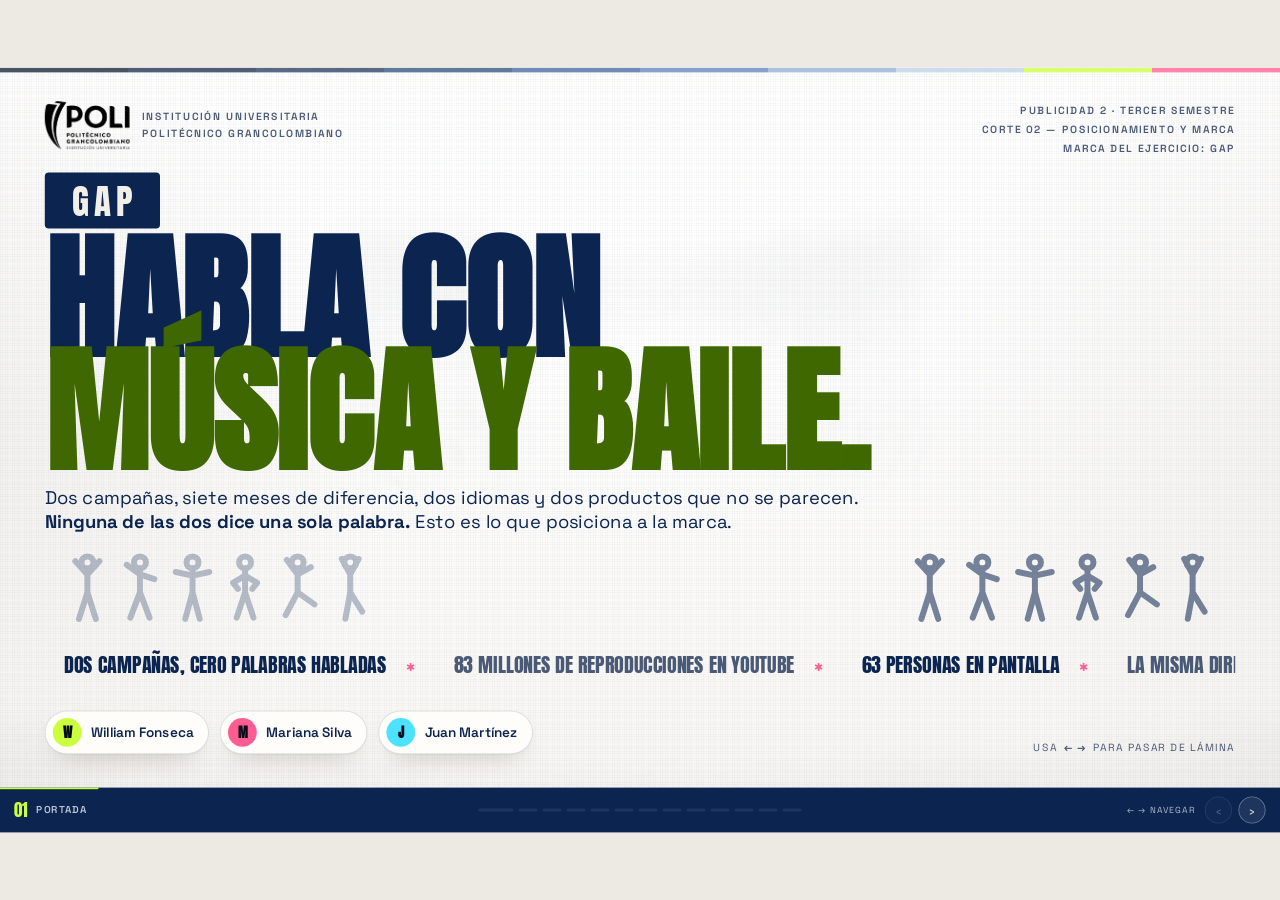
==== commit b7ed4caa: "Interruptor flotante, lenguaje simple y videos en las colaboraciones El boton grande de "mantener pr" ====
--- a/v2/index.html
+++ b/v2/index.html
@@ -3,8 +3,8 @@
 <head>
 <meta charset="UTF-8">
 <meta name="viewport" content="width=device-width, initial-scale=1">
-<title>GAP · Better in Denim — Posicionamiento | Publicidad 2</title>
-<link rel="stylesheet" href="css/style.css?v=v7-4">
+<title>GAP — Posicionamiento de marca | Publicidad 2</title>
+<link rel="stylesheet" href="css/style.css?v=v8-4">
 </head>
 <body>
 
@@ -88,7 +88,7 @@
         <div class="who"><span class="av" style="background:var(--pink)">M</span><span>Mariana Silva</span></div>
         <div class="who"><span class="av" style="background:var(--cyan)">J</span><span>Juan Martínez</span></div>
       </div>
-      <div class="hint">Usa <b>← →</b> · toca lo que tenga color</div>
+      <div class="hint">Usa <b>← →</b> para pasar de lámina</div>
     </div>
   </div>
 </section>
@@ -284,7 +284,7 @@
           <div><dt>Direcci&oacute;n</dt><dd>Bethany Vargas</dd></div>
           <div><dt>Fotograf&iacute;a</dt><dd>Bjorn Iooss</dd></div>
           <div><dt>Coreograf&iacute;a</dt><dd>Robbie Blue</dd></div>
-          <div><dt>Direcci&oacute;n de arte</dt><dd>No acreditada en la pieza</dd></div>
+          <div><dt>Direcci&oacute;n de arte</dt><dd>Wesley Goodrich</dd></div>
           <div><dt>En pantalla</dt><dd>6 de KATSEYE + 30 bailarines</dd></div>
           <div><dt>Canci&oacute;n</dt><dd>&laquo;Milkshake&raquo;, Kelis (2003)</dd></div>
           <div><dt>Idioma</dt><dd>Ingl&eacute;s</dd></div>
@@ -310,10 +310,12 @@
           <div class="ob"><span class="oi"><svg class="ic"><use href="#i-mirror"/></svg></span><p><b>El cuarto se revela solo en los planos abiertos.</b> Casi toda la pieza es fondo infinito, pero en las tomas m&aacute;s lejanas <b>aparecen las esquinas</b>: es una caja blanca, y el grupo se ve diminuto dentro.</p></div>
           <div class="ob"><span class="oi"><svg class="ic"><use href="#i-hands"/></svg></span><p><b>El pelo hace la mitad del trabajo.</b> Rizado, liso, con mechas rosadas: la c&aacute;mara lo persigue en c&aacute;mara lenta. <b>Es lo &uacute;nico que la marca no fabrica</b> y es lo que m&aacute;s distingue a una de otra.</p></div><div class="ob"><span class="oi"><svg class="ic"><use href="#i-clock"/></svg></span><p><b>La canci&oacute;n tiene 22 a&ntilde;os.</b> &laquo;Milkshake&raquo; sali&oacute; en 2003. Quien la bail&oacute; cuando era nueva hoy pasa de los 35; quien la descubre aqu&iacute; tiene 20. <b>Una sola canci&oacute;n le sirve a dos generaciones a la vez</b>, que es exactamente lo que la marca dice querer hacer.</p></div><div class="ob"><span class="oi"><svg class="ic"><use href="#i-tag"/></svg></span><p><b>Ni un logo sobre la ropa.</b> En los 91 segundos <b>no hay una sola etiqueta visible</b>: ni en la pretina, ni en el bolsillo, ni bordada. La marca aparece una vez, al final, sobre blanco. <b>El producto se muestra; la marca se firma.</b></p></div><div class="ob"><span class="oi"><svg class="ic"><use href="#i-chat"/></svg></span><p><b>Nadie habla en toda la pieza.</b> Sin locutor, sin di&aacute;logo, sin precio. La &uacute;nica frase escrita llega al cierre: <b>&laquo;This is denim as you define it&raquo;</b> &mdash;<i>esto es denim como t&uacute; lo definas</i>&mdash;. Todo lo dem&aacute;s lo cargan la m&uacute;sica y el cuerpo.</p></div>
         </div>
-      </div>
-    </div>
-
-    <div class="ticker tk-lime" data-ticker="k25"><span class="tkl">Comentarios en YouTube &middot; muestra de 1.274, ordenados por me gusta</span><div class="tkbox"><div class="cmt on"><span class="cav" style="background:#0B2450">L</span><div class="cbody"><span class="cau">@ludowatchingvideos</span><p class="ctx">The only ad I intentionally searched.</p><p class="ctr">El &uacute;nico anuncio que busqu&eacute; a prop&oacute;sito.</p><div class="cfoot"><span class="clike"><svg class="ic"><use href="#i-heart"/></svg> 151 K</span></div></div></div><div class="cmt"><span class="cav" style="background:#3F6800">E</span><div class="cbody"><span class="cau">@Erin_</span><p class="ctx">Countering THAT controversy ad with a group of successful diverse girls in denim, GAP took that opportunity real fast.</p><p class="ctr">Responder a <i>ese</i> anuncio pol&eacute;mico con un grupo de chicas diversas y exitosas en denim: GAP agarr&oacute; la oportunidad rap&iacute;dito.</p><div class="cfoot"><span class="clike"><svg class="ic"><use href="#i-heart"/></svg> 95 K</span><span class="crep"><svg class="ic"><use href="#i-chat"/></svg> 272 respuestas</span></div></div></div><div class="cmt"><span class="cav" style="background:#C42259">K</span><div class="cbody"><span class="cau">@KL-le8ge</span><p class="ctx">A denim ad war was not on my 2025 bingo card. But KATSEYE winning it definitely is.</p><p class="ctr">Una guerra de anuncios de jeans no estaba en mi bingo de 2025. Que KATSEYE la gane, s&iacute;.</p><div class="cfoot"><span class="clike"><svg class="ic"><use href="#i-heart"/></svg> 73 K</span><span class="crep"><svg class="ic"><use href="#i-chat"/></svg> 115 respuestas</span></div></div></div><div class="cmt"><span class="cav" style="background:#0A6E92">I</span><div class="cbody"><span class="cau">@ixmacxi</span><p class="ctx">Jealous of my jeans? YES!!!</p><p class="ctr">&iquest;Celosa de mis jeans? &iexcl;S&Iacute;!</p><div class="cfoot"><span class="clike"><svg class="ic"><use href="#i-heart"/></svg> 66 K</span><span class="crep"><svg class="ic"><use href="#i-chat"/></svg> 91 respuestas</span></div></div></div><div class="cmt"><span class="cav" style="background:#8A5A2B">W</span><div class="cbody"><span class="cau">@WaveManMike</span><p class="ctx">The only ad no one is skipping.</p><p class="ctr">El &uacute;nico anuncio que nadie se salta.</p><div class="cfoot"><span class="clike"><svg class="ic"><use href="#i-heart"/></svg> 65 K</span><span class="crep"><svg class="ic"><use href="#i-chat"/></svg> 261 respuestas</span></div></div></div><div class="cmt"><span class="cav" style="background:#5A3E8A">D</span><div class="cbody"><span class="cau">@doopdoop7673</span><p class="ctx">The fact that I watched a 1:30 long ad willingly says a lot about how smart this marketing team was.</p><p class="ctr">Que haya visto por voluntad propia un anuncio de minuto y medio dice mucho de lo inteligente que fue este equipo.</p><div class="cfoot"><span class="clike"><svg class="ic"><use href="#i-heart"/></svg> 64 K</span><span class="crep"><svg class="ic"><use href="#i-chat"/></svg> 73 respuestas</span></div></div></div><div class="cmt"><span class="cav" style="background:#1A7F43">I</span><div class="cbody"><span class="cau">@Ilovechickpeas</span><p class="ctx">Not me watching a commercial like it&rsquo;s a music video.</p><p class="ctr">Yo viendo un comercial como si fuera un video musical.</p><div class="cfoot"><span class="clike"><svg class="ic"><use href="#i-heart"/></svg> 51 K</span><span class="crep"><svg class="ic"><use href="#i-chat"/></svg> 91 respuestas</span></div></div></div><div class="cmt"><span class="cav" style="background:#B4601A">N</span><div class="cbody"><span class="cau">@NFL</span><p class="ctx">Ate down. No notes.</p><p class="ctr">Se lo comi&oacute;. Sin objeciones. &mdash; <b>Es la cuenta oficial de la NFL comentando un anuncio de ropa.</b></p><div class="cfoot"><span class="clike"><svg class="ic"><use href="#i-heart"/></svg> 49 K</span><span class="crep"><svg class="ic"><use href="#i-chat"/></svg> 408 respuestas</span></div></div></div><div class="cmt"><span class="cav" style="background:#0B2450">J</span><div class="cbody"><span class="cau">@JehovazThiccness</span><p class="ctx">The marketing here is genius. No mention of KATSEYE as a group, no written slogans.</p><p class="ctr">El marketing aqu&iacute; es genial: no nombran al grupo, no hay eslogan escrito.</p><div class="cfoot"><span class="clike"><svg class="ic"><use href="#i-heart"/></svg> 43 K</span><span class="crep"><svg class="ic"><use href="#i-chat"/></svg> 134 respuestas</span></div></div></div><div class="cmt"><span class="cav" style="background:#3F6800">G</span><div class="cbody"><span class="cau">@GoliathWarfare</span><p class="ctx">This was like a Kendrick Lamar diss track against Drake but as a jeans ad lmao.</p><p class="ctr">Esto fue como una tiradera de Kendrick Lamar contra Drake, pero en anuncio de jeans.</p><div class="cfoot"><span class="clike"><svg class="ic"><use href="#i-heart"/></svg> 42 K</span><span class="crep"><svg class="ic"><use href="#i-chat"/></svg> 119 respuestas</span></div></div></div></div><div class="tkdots"><i class="on"></i><i></i><i></i><i></i><i></i><i></i><i></i><i></i><i></i><i></i></div></div>
+      
+        <div class="ticker tk-lime" data-ticker="k25"><span class="tkl">Comentarios en YouTube &middot; muestra de 1.274, ordenados por me gusta</span><div class="tkbox"><div class="cmt on"><span class="cav" style="background:#0B2450">L</span><div class="cbody"><span class="cau">@ludowatchingvideos</span><p class="ctx">The only ad I intentionally searched.</p><p class="ctr">El &uacute;nico anuncio que busqu&eacute; a prop&oacute;sito.</p><div class="cfoot"><span class="clike"><svg class="ic"><use href="#i-heart"/></svg> 151 K</span></div></div></div><div class="cmt"><span class="cav" style="background:#3F6800">E</span><div class="cbody"><span class="cau">@Erin_</span><p class="ctx">Countering THAT controversy ad with a group of successful diverse girls in denim, GAP took that opportunity real fast.</p><p class="ctr">Responder a <i>ese</i> anuncio pol&eacute;mico con un grupo de chicas diversas y exitosas en denim: GAP agarr&oacute; la oportunidad rap&iacute;dito.</p><div class="cfoot"><span class="clike"><svg class="ic"><use href="#i-heart"/></svg> 95 K</span><span class="crep"><svg class="ic"><use href="#i-chat"/></svg> 272 respuestas</span></div></div></div><div class="cmt"><span class="cav" style="background:#C42259">K</span><div class="cbody"><span class="cau">@KL-le8ge</span><p class="ctx">A denim ad war was not on my 2025 bingo card. But KATSEYE winning it definitely is.</p><p class="ctr">Una guerra de anuncios de jeans no estaba en mi bingo de 2025. Que KATSEYE la gane, s&iacute;.</p><div class="cfoot"><span class="clike"><svg class="ic"><use href="#i-heart"/></svg> 73 K</span><span class="crep"><svg class="ic"><use href="#i-chat"/></svg> 115 respuestas</span></div></div></div><div class="cmt"><span class="cav" style="background:#0A6E92">I</span><div class="cbody"><span class="cau">@ixmacxi</span><p class="ctx">Jealous of my jeans? YES!!!</p><p class="ctr">&iquest;Celosa de mis jeans? &iexcl;S&Iacute;!</p><div class="cfoot"><span class="clike"><svg class="ic"><use href="#i-heart"/></svg> 66 K</span><span class="crep"><svg class="ic"><use href="#i-chat"/></svg> 91 respuestas</span></div></div></div><div class="cmt"><span class="cav" style="background:#8A5A2B">W</span><div class="cbody"><span class="cau">@WaveManMike</span><p class="ctx">The only ad no one is skipping.</p><p class="ctr">El &uacute;nico anuncio que nadie se salta.</p><div class="cfoot"><span class="clike"><svg class="ic"><use href="#i-heart"/></svg> 65 K</span><span class="crep"><svg class="ic"><use href="#i-chat"/></svg> 261 respuestas</span></div></div></div><div class="cmt"><span class="cav" style="background:#5A3E8A">D</span><div class="cbody"><span class="cau">@doopdoop7673</span><p class="ctx">The fact that I watched a 1:30 long ad willingly says a lot about how smart this marketing team was.</p><p class="ctr">Que haya visto por voluntad propia un anuncio de minuto y medio dice mucho de lo inteligente que fue este equipo.</p><div class="cfoot"><span class="clike"><svg class="ic"><use href="#i-heart"/></svg> 64 K</span><span class="crep"><svg class="ic"><use href="#i-chat"/></svg> 73 respuestas</span></div></div></div><div class="cmt"><span class="cav" style="background:#1A7F43">I</span><div class="cbody"><span class="cau">@Ilovechickpeas</span><p class="ctx">Not me watching a commercial like it&rsquo;s a music video.</p><p class="ctr">Yo viendo un comercial como si fuera un video musical.</p><div class="cfoot"><span class="clike"><svg class="ic"><use href="#i-heart"/></svg> 51 K</span><span class="crep"><svg class="ic"><use href="#i-chat"/></svg> 91 respuestas</span></div></div></div><div class="cmt"><span class="cav" style="background:#B4601A">N</span><div class="cbody"><span class="cau">@NFL</span><p class="ctx">Ate down. No notes.</p><p class="ctr">Se lo comi&oacute;. Sin objeciones. &mdash; <b>Es la cuenta oficial de la NFL comentando un anuncio de ropa.</b></p><div class="cfoot"><span class="clike"><svg class="ic"><use href="#i-heart"/></svg> 49 K</span><span class="crep"><svg class="ic"><use href="#i-chat"/></svg> 408 respuestas</span></div></div></div><div class="cmt"><span class="cav" style="background:#0B2450">J</span><div class="cbody"><span class="cau">@JehovazThiccness</span><p class="ctx">The marketing here is genius. No mention of KATSEYE as a group, no written slogans.</p><p class="ctr">El marketing aqu&iacute; es genial: no nombran al grupo, no hay eslogan escrito.</p><div class="cfoot"><span class="clike"><svg class="ic"><use href="#i-heart"/></svg> 43 K</span><span class="crep"><svg class="ic"><use href="#i-chat"/></svg> 134 respuestas</span></div></div></div><div class="cmt"><span class="cav" style="background:#3F6800">G</span><div class="cbody"><span class="cau">@GoliathWarfare</span><p class="ctx">This was like a Kendrick Lamar diss track against Drake but as a jeans ad lmao.</p><p class="ctr">Esto fue como una tiradera de Kendrick Lamar contra Drake, pero en anuncio de jeans.</p><div class="cfoot"><span class="clike"><svg class="ic"><use href="#i-heart"/></svg> 42 K</span><span class="crep"><svg class="ic"><use href="#i-chat"/></svg> 119 respuestas</span></div></div></div></div><div class="tkdots"><i class="on"></i><i></i><i></i><i></i><i></i><i></i><i></i><i></i><i></i><i></i></div></div>
+      </div>
+    </div>
+
+    
     <div class="join rv">
       <div class="jh"><span class="ic-box"><svg class="ic"><use href="#i-key"/></svg></span>
         <b>Por qu&eacute; termina con los 36 formando una figura</b>
@@ -372,14 +374,16 @@
           <div class="ob"><span class="oi"><svg class="ic"><use href="#i-body"/></svg></span><p><b>Ella lleva exactamente lo mismo que los 26.</b> No la distingue la ropa: la distingue <b>d&oacute;nde la pone la c&aacute;mara</b>.</p></div>
           <div class="ob"><span class="oi"><svg class="ic"><use href="#i-hands"/></svg></span><p><b>Los 26 bailarines salen acreditados con nombre.</b> Jim&eacute;nez, Rico, Andrade, Cabrera, Vela, Crespo, Rodr&iacute;guez, Morales, Zarzosa, Gonz&aacute;lez&hellip;</p></div><div class="ob"><span class="oi"><svg class="ic"><use href="#i-tag"/></svg></span><p><b>El logo sale una sola vez, en el segundo 92.</b> Un plano cerrado por detr&aacute;s de un bailar&iacute;n encuadra <b>la etiqueta de la pretina</b>, y desde ah&iacute; la c&aacute;mara se abre. <b>Tres minutos de anuncio, un logo de dos cent&iacute;metros.</b></p></div><div class="ob"><span class="oi"><svg class="ic"><use href="#i-music"/></svg></span><p><b>Es la &uacute;nica campa&ntilde;a con canci&oacute;n propia.</b> En las otras seis, Gap toma prestada una canci&oacute;n que ya exist&iacute;a. Aqu&iacute; la canci&oacute;n es <b>de la misma artista que sale en pantalla</b>. No es un anuncio con m&uacute;sica: <b>es casi un video musical con patrocinador.</b></p></div><div class="ob"><span class="oi"><svg class="ic"><use href="#i-globe"/></svg></span><p><b>Es la primera campa&ntilde;a de la marca entera en espa&ntilde;ol.</b> Y no la subtitulan. En una marca cuyo <b>87&nbsp;% de las ventas sale de Estados Unidos</b>, elegir el espa&ntilde;ol no es hablarle al mercado que ya tiene: <b>es hablarle al que quiere.</b></p></div>
         </div>
-        </div>
+        
+        <div class="ticker tk-pink" data-ticker="ym26"><span class="tkl">Comentarios en YouTube &middot; los 150 m&aacute;s votados</span><div class="tkbox"><div class="cmt on"><span class="cav yt">&#9654;</span><div class="cbody"><span class="cau">Comentario en ingl&eacute;s</span><p class="ctx">I keep forgetting these are ads for clothes and not music videos.</p><p class="ctr">Se me olvida que esto son anuncios de ropa y no videos musicales.</p><div class="cfoot"><span class="clike"><svg class="ic"><use href="#i-heart"/></svg> 8.900</span></div></div></div><div class="cmt"><span class="cav yt">&#9654;</span><div class="cbody"><span class="cau">Comentario en ingl&eacute;s</span><p class="ctx">Their marketing strategy is genius.</p><p class="ctr">Su estrategia de marketing es genial.</p><div class="cfoot"><span class="clike"><svg class="ic"><use href="#i-heart"/></svg> 7.500</span></div></div></div><div class="cmt"><span class="cav yt">&#9654;</span><div class="cbody"><span class="cau">Comentario en ingl&eacute;s</span><p class="ctx">In a world of AI advertisements... GAP is out here creating art. Love this for them.</p><p class="ctr">En un mundo de anuncios hechos con IA, GAP anda haciendo arte.</p><div class="cfoot"><span class="clike"><svg class="ic"><use href="#i-heart"/></svg> 4.500</span></div></div></div><div class="cmt"><span class="cav yt">&#9654;</span><div class="cbody"><span class="cau">Comentario en ingl&eacute;s</span><p class="ctx">Gap is officially that girl.</p><p class="ctr">GAP es oficialmente <i>esa</i> vieja.</p><div class="cfoot"><span class="clike"><svg class="ic"><use href="#i-heart"/></svg> 3.800</span></div></div></div><div class="cmt"><span class="cav yt">&#9654;</span><div class="cbody"><span class="cau">Comentario en ingl&eacute;s</span><p class="ctx">This ad will be going platinum in my house btw.</p><p class="ctr">Este anuncio va a ser disco de platino en mi casa.</p><div class="cfoot"><span class="clike"><svg class="ic"><use href="#i-heart"/></svg> 1.800</span></div></div></div><div class="cmt"><span class="cav yt">&#9654;</span><div class="cbody"><span class="cau">Comentario en ingl&eacute;s</span><p class="ctx">Choosing Young Miko was an elite option.</p><p class="ctr">Escoger a Young Miko fue una decisi&oacute;n de &eacute;lite.</p><div class="cfoot"><span class="clike"><svg class="ic"><use href="#i-heart"/></svg> 1.500</span></div></div></div><div class="cmt"><span class="cav yt">&#9654;</span><div class="cbody"><span class="cau">Comentario en ingl&eacute;s</span><p class="ctx">GAP HAS BEEN COMING THROUGH WITH THE ADS RECENTLY also, KATSEYE, now Young Miko?????</p><p class="ctr">GAP viene entregando con los anuncios: KATSEYE, &iquest;y ahora Young Miko?</p><div class="cfoot"><span class="clike"><svg class="ic"><use href="#i-heart"/></svg> 615</span></div></div></div><div class="cmt"><span class="cav yt">&#9654;</span><div class="cbody"><span class="cau">Comentario en espa&ntilde;ol</span><p class="ctx">AQU&Iacute; LA COMUNIDAD LATINA APOYANDO A NUESTRA YOUNG MIKO :)</p><div class="cfoot"><span class="clike"><svg class="ic"><use href="#i-heart"/></svg> 482</span></div></div></div><div class="cmt"><span class="cav yt">&#9654;</span><div class="cbody"><span class="cau">Comentario en ingl&eacute;s</span><p class="ctx">Banger (Troye), after banger (KATSEYE), after banger (BABY MIKO)!!! Sending my love to whoever is in charge of this.</p><p class="ctr">Temazo tras temazo: Troye, KATSEYE y ahora Miko. Un abrazo a quien est&eacute; a cargo.</p><div class="cfoot"><span class="clike"><svg class="ic"><use href="#i-heart"/></svg> 336</span></div></div></div><div class="cmt"><span class="cav yt">&#9654;</span><div class="cbody"><span class="cau">Comentario en ingl&eacute;s</span><p class="ctx">2:37 the amount of faces I recognize. So proud of all the dancers I grew up watching, y&rsquo;all killed it!</p><p class="ctr">En el 2:37 reconozco un mont&oacute;n de caras. Qu&eacute; orgullo, crec&iacute; viendo bailar a esa gente.</p><div class="cfoot"><span class="clike"><svg class="ic"><use href="#i-heart"/></svg> 305</span></div></div></div></div><div class="tkdots"><i class="on"></i><i></i><i></i><i></i><i></i><i></i><i></i><i></i><i></i><i></i></div></div>
+      </div>
     </div>
 
     <div class="join rv">
       <div class="jh"><span class="ic-box"><svg class="ic"><use href="#i-key"/></svg></span>
         <b>El cambio respecto al anuncio anterior</b>
         <p>En 2025 la ropa marcaba qui&eacute;n era qui&eacute;n. Aqu&iacute; <b>los 27 llevan lo mismo</b>: la diferencia ya no puede venir de la prenda.</p></div>
-      <div class="ticker tk-pink" data-ticker="ym26"><span class="tkl">Comentarios en YouTube &middot; los 150 m&aacute;s votados</span><div class="tkbox"><div class="cmt on"><span class="cav yt">&#9654;</span><div class="cbody"><span class="cau">Comentario en ingl&eacute;s</span><p class="ctx">I keep forgetting these are ads for clothes and not music videos.</p><p class="ctr">Se me olvida que esto son anuncios de ropa y no videos musicales.</p><div class="cfoot"><span class="clike"><svg class="ic"><use href="#i-heart"/></svg> 8.900</span></div></div></div><div class="cmt"><span class="cav yt">&#9654;</span><div class="cbody"><span class="cau">Comentario en ingl&eacute;s</span><p class="ctx">Their marketing strategy is genius.</p><p class="ctr">Su estrategia de marketing es genial.</p><div class="cfoot"><span class="clike"><svg class="ic"><use href="#i-heart"/></svg> 7.500</span></div></div></div><div class="cmt"><span class="cav yt">&#9654;</span><div class="cbody"><span class="cau">Comentario en ingl&eacute;s</span><p class="ctx">In a world of AI advertisements... GAP is out here creating art. Love this for them.</p><p class="ctr">En un mundo de anuncios hechos con IA, GAP anda haciendo arte.</p><div class="cfoot"><span class="clike"><svg class="ic"><use href="#i-heart"/></svg> 4.500</span></div></div></div><div class="cmt"><span class="cav yt">&#9654;</span><div class="cbody"><span class="cau">Comentario en ingl&eacute;s</span><p class="ctx">Gap is officially that girl.</p><p class="ctr">GAP es oficialmente <i>esa</i> vieja.</p><div class="cfoot"><span class="clike"><svg class="ic"><use href="#i-heart"/></svg> 3.800</span></div></div></div><div class="cmt"><span class="cav yt">&#9654;</span><div class="cbody"><span class="cau">Comentario en ingl&eacute;s</span><p class="ctx">This ad will be going platinum in my house btw.</p><p class="ctr">Este anuncio va a ser disco de platino en mi casa.</p><div class="cfoot"><span class="clike"><svg class="ic"><use href="#i-heart"/></svg> 1.800</span></div></div></div><div class="cmt"><span class="cav yt">&#9654;</span><div class="cbody"><span class="cau">Comentario en ingl&eacute;s</span><p class="ctx">Choosing Young Miko was an elite option.</p><p class="ctr">Escoger a Young Miko fue una decisi&oacute;n de &eacute;lite.</p><div class="cfoot"><span class="clike"><svg class="ic"><use href="#i-heart"/></svg> 1.500</span></div></div></div><div class="cmt"><span class="cav yt">&#9654;</span><div class="cbody"><span class="cau">Comentario en ingl&eacute;s</span><p class="ctx">GAP HAS BEEN COMING THROUGH WITH THE ADS RECENTLY also, KATSEYE, now Young Miko?????</p><p class="ctr">GAP viene entregando con los anuncios: KATSEYE, &iquest;y ahora Young Miko?</p><div class="cfoot"><span class="clike"><svg class="ic"><use href="#i-heart"/></svg> 615</span></div></div></div><div class="cmt"><span class="cav yt">&#9654;</span><div class="cbody"><span class="cau">Comentario en espa&ntilde;ol</span><p class="ctx">AQU&Iacute; LA COMUNIDAD LATINA APOYANDO A NUESTRA YOUNG MIKO :)</p><div class="cfoot"><span class="clike"><svg class="ic"><use href="#i-heart"/></svg> 482</span></div></div></div><div class="cmt"><span class="cav yt">&#9654;</span><div class="cbody"><span class="cau">Comentario en ingl&eacute;s</span><p class="ctx">Banger (Troye), after banger (KATSEYE), after banger (BABY MIKO)!!! Sending my love to whoever is in charge of this.</p><p class="ctr">Temazo tras temazo: Troye, KATSEYE y ahora Miko. Un abrazo a quien est&eacute; a cargo.</p><div class="cfoot"><span class="clike"><svg class="ic"><use href="#i-heart"/></svg> 336</span></div></div></div><div class="cmt"><span class="cav yt">&#9654;</span><div class="cbody"><span class="cau">Comentario en ingl&eacute;s</span><p class="ctx">2:37 the amount of faces I recognize. So proud of all the dancers I grew up watching, y&rsquo;all killed it!</p><p class="ctr">En el 2:37 reconozco un mont&oacute;n de caras. Qu&eacute; orgullo, crec&iacute; viendo bailar a esa gente.</p><div class="cfoot"><span class="clike"><svg class="ic"><use href="#i-heart"/></svg> 305</span></div></div></div></div><div class="tkdots"><i class="on"></i><i></i><i></i><i></i><i></i><i></i><i></i><i></i><i></i><i></i></div></div>
+      
       <div class="jgrid g2">
         <div class="jc"><span class="ji"><svg class="ic"><use href="#i-arrow"/></svg></span><b>El giro respecto a 2025</b>
           <div class="jp l"><i>2025</i><span>La ropa marcaba qui&eacute;n era qui&eacute;n: azul contra negro</span></div>
@@ -405,33 +409,20 @@
       <div class="warn"><svg class="ic"><use href="#i-hand"/></svg> Toca cualquiera para ver su justificación</div>
     </div>
 
-    <button class="antes chico" type="button" data-antes="matriz">
-        <svg class="ic"><use href="#i-clock"/></svg> Mantén presionado para ver la versión inicial</button>
-      <div class="antesbox" id="antes-matriz">
-        <div class="ab-hd"><b>Versi&oacute;n 1 &middot; agosto de 2025</b><span>18 elementos, solo con la campa&ntilde;a de denim</span></div>
-        <div class="ab-cols">
-          <div class="ab-col"><span class="ab-t lime">Atributos &middot; 6</span>
-            <ul><li>Jean de tiro bajo</li><li>Elaborado en denim</li><li>Colores fr&iacute;os y sepias</li><li>Variedad de prendas</li><li>Flexible y resistente</li><li>Materiales de calidad</li></ul></div>
-          <div class="ab-col"><span class="ab-t cyan">Beneficios &middot; 6</span>
-            <ul><li>Prendas c&oacute;modas</li><li>Combinan con todo</li><li>Versatilidad</li><li>Nostalgia de los 2000</li><li>Vitalidad y energ&iacute;a</li><li>Durabilidad</li></ul></div>
-          <div class="ab-col"><span class="ab-t pink">Creencias &middot; 6</span>
-            <ul><li>Uniendo generaciones</li><li>Uniendo culturas</li><li>Cada quien tiene lo suyo</li><li>Individualidad</li><li>No es la prenda: es c&oacute;mo la vistes</li><li>El jean como lienzo</li></ul></div>
-        </div>
-        <p class="ab-note">Tres de los seis atributos &mdash;<b>tiro bajo</b>, <b>denim</b> y <b>colores fr&iacute;os y sepias</b>&mdash; solo sirven para un jean. Con la segunda campa&ntilde;a tocaba subirlos de nivel.</p>
-      </div>
-      <div class="cols rv matriz-fit" style="margin-top:16px">
+    <div class="stack rv" id="matriz" style="margin-top:16px">
+            <div class="cols matriz-fit v-now">
 
       <div class="col">
         <div class="col-hd g-fab"><span class="nm">1</span>
           <div><h3>Atributos</h3><div class="sb">Lo que el producto ES</div></div></div>
-        <div class="el g-fab" data-e="esenciales"><span class="ib"><svg class="ic"><use href="#i-tag"/></svg></span><div><b>Esenciales de uso diario</b><i>Ropa de todos los d&iacute;as, no de ocasi&oacute;n.</i></div></div>
-        <div class="el g-fab" data-e="algodon"><span class="ib"><svg class="ic"><use href="#i-fabric"/></svg></span><div><b>Base de algod&oacute;n</b><i>Denim en sarga o polar afelpado: la misma fibra.</i></div></div>
-        <div class="el g-fab" data-e="patron"><span class="ib"><svg class="ic"><use href="#i-ruler"/></svg></span><div><b>Varios cortes de cada prenda</b><i>De la misma prenda hay versión suelta y versión ceñida.</i></div></div>
-        <div class="el g-fab" data-e="paleta"><span class="ib"><svg class="ic"><use href="#i-palette"/></svg></span><div><b>Paleta neutra y corta</b><i>&Iacute;ndigo, gris, negro y caqui. Nada estridente.</i></div></div>
-        <div class="el g-fab" data-e="tallas"><span class="ib"><svg class="ic"><use href="#i-layers"/></svg></span><div><b>Todas las tallas y todos los cortes</b><i>La amplitud del surtido, no de una prenda.</i></div></div>
-        <div class="el g-fab" data-e="movimiento"><span class="ib"><svg class="ic"><use href="#i-stretch"/></svg></span><div><b>Tejido que aguanta el movimiento</b><i>Estira al moverte y vuelve a su forma.</i></div></div>
-        <div class="el g-fab" data-e="liso"><span class="ib"><svg class="ic"><use href="#i-rivet"/></svg></span><div><b>Prendas lisas, sin estampados</b><i>Ni dibujos, ni frases, ni logos grandes.</i></div></div>
-        <div class="el g-fab" data-e="responsable"><span class="ib"><svg class="ic"><use href="#i-check"/></svg></span><div><b>Confecci&oacute;n responsable</b><i>Es el est&aacute;ndar con el que declara fabricar.</i></div></div>
+        <div class="el g-fab" data-e="esenciales"><span class="ib"><svg class="ic"><use href="#i-tag"/></svg></span><div><b>Ropa para todos los d&iacute;as</b><i>Para salir a la calle, no para una fiesta.</i></div></div>
+        <div class="el g-fab" data-e="algodon"><span class="ib"><svg class="ic"><use href="#i-fabric"/></svg></span><div><b>Casi todo es algod&oacute;n</b><i>El jean y la sudadera son la misma fibra, tejida distinto.</i></div></div>
+        <div class="el g-fab" data-e="patron"><span class="ib"><svg class="ic"><use href="#i-ruler"/></svg></span><div><b>La misma prenda, en varios cortes</b><i>De cada cosa hay versi&oacute;n suelta y versi&oacute;n pegada.</i></div></div>
+        <div class="el g-fab" data-e="paleta"><span class="ib"><svg class="ic"><use href="#i-palette"/></svg></span><div><b>Pocos colores, y apagados</b><i>Azul, gris, negro y caqui. Nada que grite.</i></div></div>
+        <div class="el g-fab" data-e="tallas"><span class="ib"><svg class="ic"><use href="#i-layers"/></svg></span><div><b>Hay de todas las tallas</b><i>No es una talla que estira: es que fabrican todas.</i></div></div>
+        <div class="el g-fab" data-e="movimiento"><span class="ib"><svg class="ic"><use href="#i-stretch"/></svg></span><div><b>La tela aguanta el movimiento</b><i>Se estira cuando te mueves y vuelve a su forma.</i></div></div>
+        <div class="el g-fab" data-e="liso"><span class="ib"><svg class="ic"><use href="#i-rivet"/></svg></span><div><b>Ropa lisa</b><i>Sin dibujos, sin frases, sin logos grandes.</i></div></div>
+        <div class="el g-fab" data-e="responsable"><span class="ib"><svg class="ic"><use href="#i-check"/></svg></span><div><b>Dice d&oacute;nde y c&oacute;mo fabrica</b><i>Publica las reglas de sus f&aacute;bricas.</i></div></div>
       </div>
 
       <div class="col">
@@ -444,14 +435,14 @@
         <div class="el g-tec" data-e="dura"><span class="ib"><svg class="ic"><use href="#i-shield"/></svg></span><div><b>Te dura a&ntilde;os</b><i>Compras una vez y no repites cada temporada.</i></div></div>
         <div class="el g-tec" data-e="mover"><span class="ib"><svg class="ic"><use href="#i-bolt"/></svg></span><div><b>Te puedes mover con ella puesta</b><i>Bailar, correr, sentarte en el piso.</i></div></div>
         <div class="el g-tec" data-e="sinpensar"><span class="ib"><svg class="ic"><use href="#i-mirror"/></svg></span><div><b>Te ves bien sin dedicarle tiempo</b><i>Te lo pones y ya est&aacute;.</i></div></div>
-        <div class="el g-tec" data-e="perteneces"><span class="ib"><svg class="ic"><use href="#i-hands"/></svg></span><div><b>Perteneces sin uniformarte</b><i>Encajas sin dejar de ser t&uacute;.</i></div></div>
+        <div class="el g-tec" data-e="perteneces"><span class="ib"><svg class="ic"><use href="#i-hands"/></svg></span><div><b>Encajas sin verte igual a todos</b><i>Puedes estar en el grupo sin dejar de ser t&uacute;.</i></div></div>
       </div>
 
       <div class="col">
         <div class="col-hd g-int"><span class="nm">3</span>
           <div><h3>Creencias y valores</h3><div class="sb">En lo que la marca CREE</div></div></div>
         <div class="el g-int" data-e="adapta"><span class="ib"><svg class="ic"><use href="#i-hand"/></svg></span><div><b>La ropa se adapta a la persona</b><i>Nunca al rev&eacute;s. Es la regla de 1969.</i></div></div>
-        <div class="el g-int" data-e="brechas"><span class="ib"><svg class="ic"><use href="#i-bridge"/></svg></span><div><b>Las brechas est&aacute;n para cerrarse</b><i>La marca se llama así por una brecha.</i></div></div>
+        <div class="el g-int" data-e="brechas"><span class="ib"><svg class="ic"><use href="#i-bridge"/></svg></span><div><b>Las distancias est&aacute;n para cerrarse</b><i>La marca se llama Gap justamente por eso.</i></div></div>
         <div class="el g-int" data-e="genera"><span class="ib"><svg class="ic"><use href="#i-clock"/></svg></span><div><b>Uniendo generaciones</b><i>Junta a los millennials con la generaci&oacute;n Z.</i></div></div>
         <div class="el g-int" data-e="culturas"><span class="ib"><svg class="ic"><use href="#i-globe"/></svg></span><div><b>Uniendo culturas</b><i>Seis nacionalidades, y una campa&ntilde;a entera en espa&ntilde;ol.</i></div></div>
         <div class="el g-int" data-e="losuyo"><span class="ib"><svg class="ic"><use href="#i-spark"/></svg></span><div><b>Cada quien tiene lo suyo</b><i>La prenda sale igual; la persona no.</i></div></div>
@@ -460,6 +451,10 @@
         <div class="el g-int" data-e="lienzo"><span class="ib"><svg class="ic"><use href="#i-key"/></svg></span><div><b>La prenda es un lienzo</b><i>Est&aacute; en blanco hasta que alguien se la pone.</i></div></div>
       </div>
     </div>
+      <div class="cols matriz-fit v-old"><div class="col"><div class="col-hd g-fab"><span class="nm">1</span><div><h3>Atributos</h3><div class="sb">Lo que el producto ES</div></div></div><div class="el g-fab"><span class="ib"><svg class="ic"><use href="#i-ruler"/></svg></span><div><b>Jean de tiro bajo</b><i>La cintura va por debajo del ombligo.</i></div></div><div class="el g-fab"><span class="ib"><svg class="ic"><use href="#i-fabric"/></svg></span><div><b>Elaborado en denim</b><i>Algod&oacute;n tejido en sarga, te&ntilde;ido de &iacute;ndigo.</i></div></div><div class="el g-fab"><span class="ib"><svg class="ic"><use href="#i-palette"/></svg></span><div><b>Colores fr&iacute;os y sepias</b><i>Azules, grises y tierras.</i></div></div><div class="el g-fab"><span class="ib"><svg class="ic"><use href="#i-layers"/></svg></span><div><b>Variedad de prendas</b><i>Falda, chaqueta, pantal&oacute;n, top.</i></div></div><div class="el g-fab"><span class="ib"><svg class="ic"><use href="#i-stretch"/></svg></span><div><b>Flexible y resistente</b><i>Se estira y no se rompe.</i></div></div><div class="el g-fab"><span class="ib"><svg class="ic"><use href="#i-shield"/></svg></span><div><b>Materiales de calidad</b><i>Tela que aguanta lavadas.</i></div></div></div><div class="col"><div class="col-hd g-tec"><span class="nm">2</span><div><h3>Beneficios</h3><div class="sb">Lo que T&Uacute; ganas</div></div></div><div class="el g-tec"><span class="ib"><svg class="ic"><use href="#i-heart"/></svg></span><div><b>Prendas c&oacute;modas</b><i>No te aprietan.</i></div></div><div class="el g-tec"><span class="ib"><svg class="ic"><use href="#i-drop"/></svg></span><div><b>Combinan con todo</b><i>El azul no pelea con nada.</i></div></div><div class="el g-tec"><span class="ib"><svg class="ic"><use href="#i-shrink"/></svg></span><div><b>Versatilidad</b><i>Sirven de d&iacute;a y de noche.</i></div></div><div class="el g-tec"><span class="ib"><svg class="ic"><use href="#i-clock"/></svg></span><div><b>Nostalgia de los 2000</b><i>Te devuelve a esa &eacute;poca.</i></div></div><div class="el g-tec"><span class="ib"><svg class="ic"><use href="#i-bolt"/></svg></span><div><b>Vitalidad y energ&iacute;a</b><i>Ropa para moverse.</i></div></div><div class="el g-tec"><span class="ib"><svg class="ic"><use href="#i-shield"/></svg></span><div><b>Durabilidad</b><i>Duran a&ntilde;os.</i></div></div></div><div class="col"><div class="col-hd g-int"><span class="nm">3</span><div><h3>Creencias y valores</h3><div class="sb">En lo que la marca CREE</div></div></div><div class="el g-int"><span class="ib"><svg class="ic"><use href="#i-clock"/></svg></span><div><b>Uniendo generaciones</b><i>Padres e hijos con el mismo jean.</i></div></div><div class="el g-int"><span class="ib"><svg class="ic"><use href="#i-globe"/></svg></span><div><b>Uniendo culturas</b><i>Seis nacionalidades en pantalla.</i></div></div><div class="el g-int"><span class="ib"><svg class="ic"><use href="#i-spark"/></svg></span><div><b>Cada quien tiene lo suyo</b><i>La prenda sale igual; la persona no.</i></div></div><div class="el g-int"><span class="ib"><svg class="ic"><use href="#i-star"/></svg></span><div><b>Individualidad</b><i>Que no todos se vean igual.</i></div></div><div class="el g-int"><span class="ib"><svg class="ic"><use href="#i-eye"/></svg></span><div><b>No es la prenda: es c&oacute;mo la vistes</b><i>La misma ropa dice cosas distintas.</i></div></div><div class="el g-int"><span class="ib"><svg class="ic"><use href="#i-needle"/></svg></span><div><b>El jean como lienzo</b><i>Est&aacute; en blanco hasta que alguien lo pone.</i></div></div></div></div>
+    </div>
+    <button class="flip" type="button" data-flip="matriz" aria-label="Mantener presionado para ver la versión inicial"><span class="fring"></span><svg class="ic"><use href="#i-clock"/></svg><span class="ftx">Versión inicial</span></button>
+
   </div>
 </section>
 
@@ -473,7 +468,7 @@
 
       <div class="poster rv" style="margin-top:18px">
         <span class="qmark a">&#8220;</span><span class="qmark b">&#8221;</span>
-        <div class="qstack" id="qstack">
+        <div class="qstack stack" id="qstack">
 
           <p class="qtext v-now">
           <b>GAP</b> <span class="n-c">une generaciones y culturas</span>: apela a <span class="n-b">la nostalgia</span>
@@ -489,24 +484,23 @@
           </p>
 
           <p class="qtext v-old">
-          <b>GAP</b> une generaciones y culturas, apelando a la nostalgia y enseñándote que lo importante
-          no es lo que llevas puesto, sino cómo lo haces tuyo. Por eso, sus prendas <b class="mk">100&nbsp;%&nbsp;denim</b>
-          están diseñadas para moverse contigo, garantizando tu flexibilidad,
-          <b class="mk">total confianza en su resistencia</b> y absoluta comodidad.
-          GAP no es solo ropa, es un lienzo donde dibujas tu estilo personal, tu individualidad y quién eres realmente.
-          Permítete experimentar con su variedad de cortes y colores y crea tu propia identidad.
-          Cada quien es mejor cuando encuentra lo suyo.
-          <span class="sig">GAP, <b class="mk">Better in Denim.</b></span>
+          <b>GAP</b> <span class="n-c">une generaciones y culturas</span>, apelando a <span class="n-b">la nostalgia</span>
+          y enseñándote que <span class="n-c">lo importante no es lo que llevas puesto, sino cómo lo haces tuyo</span>.
+          Por eso, sus prendas <span class="n-a">100&nbsp;% denim</span> están diseñadas para
+          <span class="n-a">moverse contigo</span>, garantizando <span class="n-b">tu flexibilidad</span>,
+          <span class="n-b">total confianza en su resistencia</span> y <span class="n-b">absoluta comodidad</span>.
+          GAP no es solo ropa, es <span class="n-c">un lienzo donde dibujas tu estilo personal, tu individualidad
+          y quién eres realmente</span>. Permítete experimentar con su <span class="n-a">variedad de cortes y colores</span>
+          y <span class="n-b">crea tu propia identidad</span>.
+          <b class="cierre">Cada quien es mejor cuando encuentra lo suyo.</b>
+          <b class="sig">GAP, <span class="hl">Better in Denim.</span></b>
           </p>
 
         </div>
       </div>
 
-      <div class="swaprow rv">
-        <button class="antes" type="button" data-swap="qstack">
-          <svg class="ic"><use href="#i-clock"/></svg> Mantén presionado para ver la versión inicial</button>
-        <p class="swapnote">Salió todo lo que solo servía para un jean. Entró que la marca también se mueve con las nuevas generaciones.</p>
-      </div>
+      <button class="flip" type="button" data-flip="qstack" aria-label="Mantener presionado para ver la versión inicial"><span class="fring"></span><svg class="ic"><use href="#i-clock"/></svg><span class="ftx">Versión inicial</span></button>
+
 
       <div class="qlegend rv" style="margin-top:20px">
         <span class="g-fab">Atributos</span><span class="g-tec">Beneficios</span>
@@ -570,7 +564,7 @@
       </div>
     </div>
     <div class="resp rv"><span class="rlab">La respuesta</span>
-      <p><b>Personalidad: anfitriona.</b> Monta el espacio, invita a alguien y le pasa el micrófono. <b>Propósito: cerrar brechas.</b> Lo lleva en el nombre &mdash;se llamó <i>Gap</i> por la brecha entre generaciones&mdash; y lo repite en todo lo que publica.</p></div>
+      <p><b>Personalidad: tranquila, abierta y generosa.</b> No grita, no presume y no se pone de primera: invita a alguien, le da el micr&oacute;fono y se queda atr&aacute;s.<br><b>Prop&oacute;sito: juntar gente que no se parece.</b> Lo dice su propio nombre: se llam&oacute; <i>Gap</i> por la distancia entre padres e hijos en 1969.</p></div>
 
     <div class="redes rv">
       <div class="red"><span class="rlogo ig">IG</span>
@@ -592,11 +586,11 @@
     </div>
 
     <div class="qgrid rv three">
-      <div class="qc"><span class="qn"><svg class="ic"><use href="#i-chat"/></svg></span><b>Cambia el discurso seg&uacute;n a qui&eacute;n le hable</b>
+      <div class="qc"><span class="qn"><svg class="ic"><use href="#i-chat"/></svg></span><b>Le habla distinto a cada quien</b>
         <p>En Instagram y YouTube firma con <b>el a&ntilde;o en que naci&oacute;: 1969</b>. En TikTok borra el a&ntilde;o y firma <b>&laquo;para cada generaci&oacute;n&raquo;</b>. Es la misma marca dando <b>dos argumentos distintos</b>: historia para quien ya la conoce, pertenencia para quien no.</p></div>
-      <div class="qc"><span class="qn"><svg class="ic"><use href="#i-hands"/></svg></span><b>Cede el control, y se le nota</b>
-        <p>Veintiuna playlists las arma otro. Los <b>56 bailarines</b> de las dos campa&ntilde;as salen acreditados con nombre. Los anuncios <b>no tienen locutor, ni precio, ni eslogan hablado</b>. La marca organiza; no opina.</p></div>
-      <div class="qc"><span class="qn"><svg class="ic"><use href="#i-clock"/></svg></span><b>Es constante, no oportunista</b>
+      <div class="qc"><span class="qn"><svg class="ic"><use href="#i-hands"/></svg></span><b>Deja que otros manden</b>
+        <p>De sus 40 listas de Spotify, <b>21 las arma otra persona</b>. Los <b>56 bailarines</b> de las dos campa&ntilde;as salen con su nombre en los cr&eacute;ditos. Y en los anuncios <b>nadie habla</b>: ni locutor, ni precio, ni eslogan. <b>Pone el espacio y se calla.</b></p></div>
+      <div class="qc"><span class="qn"><svg class="ic"><use href="#i-clock"/></svg></span><b>Lo sostiene en el tiempo</b>
         <p><b>Pride en 2024 y en 2025.</b> Colaboraciones cada trimestre desde 2025. Y en su web la secci&oacute;n de categor&iacute;as se titula, textual, <b>&laquo;For every generation&raquo;</b>: no es un mensaje de campa&ntilde;a, es la arquitectura de la tienda.</p></div>
     </div>
 
@@ -634,7 +628,7 @@
 
     <div class="dfila rv">
       <div class="casa">
-        <span class="chl">D&oacute;nde cae Gap dentro de su propia casa &middot; ventas al a&ntilde;o</span>
+        <span class="chl">Las cuatro marcas de la empresa &middot; ventas al a&ntilde;o</span>
         <div class="bars">
           <div class="bar"><span class="bl">Old Navy</span><span class="bt"><i style="width:100%" class="g1"></i></span><span class="bv">8,9 mil M</span></div>
           <div class="bar on"><span class="bl"><b>Gap</b></span><span class="bt"><i style="width:33%" class="g2"></i></span><span class="bv">2,9 mil M</span></div>
@@ -646,9 +640,9 @@
         <span class="fte">Informe anual de Gap Inc.</span></p>
       </div>
       <div class="colabs">
-        <span class="chl">Con qui&eacute;n se junta &middot; toca cualquiera</span>
-        <div class="chipbox"><button class="chip" type="button" data-modal="m-colab" data-f="Mar 2025" data-a="Bandas cl&aacute;sicas" data-p="Camisetas" data-c="&mdash;" data-n="Rolling Stones, Nirvana, Ramones, Notorious B.I.G., Snoop Dogg y De La Soul en camiseta. Seis mundos musicales distintos a la vez."><i>Mar 2025</i><b>Bandas cl&aacute;sicas</b></button><button class="chip" type="button" data-modal="m-colab" data-f="Ago 2025" data-a="KATSEYE" data-p="Denim" data-c="&laquo;Milkshake&raquo;, Kelis (2003)" data-n="&laquo;Better in Denim&raquo;. Seis integrantes de seis nacionalidades y 30 bailarines. La canci&oacute;n ten&iacute;a 22 a&ntilde;os."><i>Ago 2025</i><b>KATSEYE</b></button><button class="chip" type="button" data-modal="m-colab" data-f="Nov 2025" data-a="SIENNA SPIRO" data-p="Colecci&oacute;n navide&ntilde;a" data-c="&laquo;The Climb&raquo;, Miley Cyrus" data-n="Otra canci&oacute;n prestada, esta vez de 2009. Mismo m&eacute;todo, temporada distinta."><i>Nov 2025</i><b>SIENNA SPIRO</b></button><button class="chip" type="button" data-modal="m-colab" data-f="Mar 2026" data-a="Young Miko" data-p="GapSweats" data-c="&laquo;WASSUP&raquo;, Young Miko (2025)" data-n="&laquo;Sweats Like This&raquo;. La primera campa&ntilde;a de la marca <b>entera en espa&ntilde;ol</b>, y la &uacute;nica en que la canci&oacute;n es de la propia artista."><i>Mar 2026</i><b>Young Miko</b></button><button class="chip" type="button" data-modal="m-colab" data-f="Abr 2026" data-a="KATSEYE, 2.&ordf; vez" data-p="Seis hoodies" data-c="&mdash;" data-n="La marca repite con el mismo grupo ocho meses despu&eacute;s. Edici&oacute;n limitada de seis sudaderas."><i>Abr 2026</i><b>KATSEYE, 2.&ordf; vez</b></button><button class="chip" type="button" data-modal="m-colab" data-f="Abr 2026" data-a="Victoria Beckham" data-p="38 piezas" data-c="&mdash;" data-n="Colaboraci&oacute;n de dise&ntilde;o, no musical. Sirve para el p&uacute;blico que ya no tiene 25 a&ntilde;os."><i>Abr 2026</i><b>Victoria Beckham</b></button><button class="chip" type="button" data-modal="m-colab" data-f="Ago 2026" data-a="Malcolm Todd" data-p="Denim de oto&ntilde;o" data-c="&laquo;Dancing on My Own&raquo;, Robyn" data-n="&laquo;Denim on your own&raquo;. Todd regrab&oacute; el tema de Robyn de 2010. Otra vez: canci&oacute;n vieja, artista joven."><i>Ago 2026</i><b>Malcolm Todd</b></button><button class="chip" type="button" data-modal="m-colab" data-f="Sep 2026" data-a="A.P.C." data-p="37 piezas" data-c="&mdash;" data-n="Marca francesa de culto. Le habla a quien compra por dise&ntilde;o, no por artista."><i>Sep 2026</i><b>A.P.C.</b></button></div>
-        <p class="chnote">Ocho colaboraciones en diecinueve meses. <b>Casi todos entre 18 y 30 a&ntilde;os, la mayor&iacute;a mujeres,
+        <span class="chl">Colaboraciones &middot; toca para ver el detalle</span>
+        <div class="chipbox"><button class="chip conv" type="button" data-modal="m-colab" data-f="Feb 2024" data-a="Tyla" data-p="Lino" data-c="&laquo;Back on 74&raquo;, Jungle" data-n="Campa&ntilde;a &laquo;Linen Moves&raquo;. Baile en un cuarto vac&iacute;o y una canci&oacute;n prestada: la misma f&oacute;rmula, un a&ntilde;o y medio antes que KATSEYE." data-yt="8unVMB-LoT8"><i>Feb 2024</i><b>Tyla</b><span class="cplay"><svg class="ic"><use href="#i-play"/></svg></span></button><button class="chip conv" type="button" data-modal="m-colab" data-f="Oto. 2024" data-a="Troye Sivan" data-p="Ropa casual" data-c="&mdash;" data-n="Campa&ntilde;a &laquo;Get Loose&raquo;. Otra vez artista joven, cuerpo de baile y cero palabras habladas." data-yt="iX_XWbW6y3I"><i>Oto. 2024</i><b>Troye Sivan</b><span class="cplay"><svg class="ic"><use href="#i-play"/></svg></span></button><button class="chip" type="button" data-modal="m-colab" data-f="Mar 2025" data-a="Bandas cl&aacute;sicas" data-p="Camisetas" data-c="&mdash;" data-n="Rolling Stones, Nirvana, Ramones, Notorious B.I.G., Snoop Dogg y De La Soul en camiseta. Seis mundos musicales a la vez." data-yt=""><i>Mar 2025</i><b>Bandas cl&aacute;sicas</b></button><button class="chip conv" type="button" data-modal="m-colab" data-f="Ago 2025" data-a="KATSEYE" data-p="Denim" data-c="&laquo;Milkshake&raquo;, Kelis (2003)" data-n="&laquo;Better in Denim&raquo;. Seis integrantes de seis nacionalidades y 30 bailarines. La canci&oacute;n ten&iacute;a 22 a&ntilde;os." data-yt="IwzF26o0AuU"><i>Ago 2025</i><b>KATSEYE</b><span class="cplay"><svg class="ic"><use href="#i-play"/></svg></span></button><button class="chip" type="button" data-modal="m-colab" data-f="Nov 2025" data-a="SIENNA SPIRO" data-p="Colecci&oacute;n de navidad" data-c="&laquo;The Climb&raquo;, Miley Cyrus" data-n="Otra canci&oacute;n prestada, esta de 2009. Mismo m&eacute;todo, otra temporada." data-yt=""><i>Nov 2025</i><b>SIENNA SPIRO</b></button><button class="chip conv" type="button" data-modal="m-colab" data-f="Mar 2026" data-a="Young Miko" data-p="GapSweats" data-c="&laquo;WASSUP&raquo;, Young Miko (2025)" data-n="&laquo;Sweats Like This&raquo;. La primera campa&ntilde;a de la marca entera en espa&ntilde;ol, y la &uacute;nica en que la canci&oacute;n es de la propia artista." data-yt="GRtjngJQsG4"><i>Mar 2026</i><b>Young Miko</b><span class="cplay"><svg class="ic"><use href="#i-play"/></svg></span></button><button class="chip" type="button" data-modal="m-colab" data-f="Abr 2026" data-a="KATSEYE, 2.&ordf; vez" data-p="Seis sudaderas" data-c="&mdash;" data-n="La marca repite con el mismo grupo ocho meses despu&eacute;s. Edici&oacute;n limitada." data-yt=""><i>Abr 2026</i><b>KATSEYE, 2.&ordf; vez</b></button><button class="chip" type="button" data-modal="m-colab" data-f="Abr 2026" data-a="Victoria Beckham" data-p="38 piezas" data-c="&mdash;" data-n="Colaboraci&oacute;n de dise&ntilde;o, no musical. Le sirve al p&uacute;blico que ya no tiene 25 a&ntilde;os." data-yt=""><i>Abr 2026</i><b>Victoria Beckham</b></button><button class="chip" type="button" data-modal="m-colab" data-f="Ago 2026" data-a="Malcolm Todd" data-p="Denim de oto&ntilde;o" data-c="&laquo;Dancing on My Own&raquo;, Robyn" data-n="&laquo;Denim on your own&raquo;. Todd regrab&oacute; el tema de Robyn de 2010. Otra vez: canci&oacute;n vieja, artista joven." data-yt=""><i>Ago 2026</i><b>Malcolm Todd</b></button><button class="chip" type="button" data-modal="m-colab" data-f="Sep 2026" data-a="A.P.C." data-p="37 piezas" data-c="&mdash;" data-n="Marca francesa de culto. Le habla a quien compra por dise&ntilde;o, no por artista." data-yt=""><i>Sep 2026</i><b>A.P.C.</b></button></div>
+        <p class="chnote">Diez colaboraciones en poco m&aacute;s de dos a&ntilde;os. <b>Casi todos entre 18 y 30 a&ntilde;os, la mayor&iacute;a mujeres,
         ninguno del rock ni del metal</b>, y casi todos se hicieron virales antes de ser famosos. <b>A qui&eacute;n invita dice a qui&eacute;n quiere.</b></p>
       </div>
     </div>
@@ -672,10 +666,10 @@
       <p>Cuatro: <b>m&uacute;sica que ya exist&iacute;a, danza, culturas juveniles de fuera de Estados Unidos y tradiciones de comunidad.</b>
       Las cuatro tienen algo en com&uacute;n: <b>ya ten&iacute;an p&uacute;blico propio antes de que Gap llegara.</b></p></div>
 
-    <div class="lengs rv"><div class="leng"><span class="li"><svg class="ic"><use href="#i-music"/></svg></span><b>M&uacute;sica prestada</b><p class="lq">De sus siete campa&ntilde;as musicales recientes, <b>seis usan una canci&oacute;n que ya exist&iacute;a</b>: Kelis, Robyn, Miley Cyrus, Thundercat, Jungle.</p><p class="lp"><span>Por qu&eacute;</span>Una canci&oacute;n conocida <b>llega con su p&uacute;blico ya puesto</b>. La marca no construye el significado: lo alquila.</p></div><div class="leng"><span class="li"><svg class="ic"><use href="#i-body"/></svg></span><b>La danza</b><p class="lq">Gap vende bailando <b>desde 1998</b>, cuando su anuncio de swing revivi&oacute; el g&eacute;nero en Estados Unidos y llen&oacute; las academias de baile.</p><p class="lp"><span>Por qu&eacute;</span>El baile <b>no necesita traducci&oacute;n</b>. Es lo &uacute;nico que funciona igual en los dos anuncios, en ingl&eacute;s y en espa&ntilde;ol.</p></div><div class="leng"><span class="li"><svg class="ic"><use href="#i-globe"/></svg></span><b>K-pop y trap latino</b><p class="lq">KATSEYE sale del sistema de formaci&oacute;n coreano. Young Miko sale del trap puertorrique&ntilde;o. <b>Ninguna de las dos es la cultura de origen de la marca.</b></p><p class="lp"><span>Por qu&eacute;</span>Son <b>las dos culturas juveniles que m&aacute;s crecen</b> en el mundo. Gap va a donde ya est&aacute; la gente.</p></div><div class="leng"><span class="li"><svg class="ic"><use href="#i-hands"/></svg></span><b>Bandas de marcha</b><p class="lq">En agosto de 2026 puso a la banda de <b>Southern University</b>, universidad hist&oacute;ricamente afroamericana, a tocar la canci&oacute;n de su campa&ntilde;a.</p><p class="lp"><span>Por qu&eacute;</span>Cede la interpretaci&oacute;n a <b>una tradici&oacute;n que no invent&oacute;</b> en vez de imitarla.</p></div></div>
+    <div class="lengs rv"><div class="leng"><span class="li"><svg class="ic"><use href="#i-music"/></svg></span><b>M&uacute;sica prestada</b><p class="lq">De sus siete campa&ntilde;as musicales recientes, <b>seis usan una canci&oacute;n que ya exist&iacute;a</b>: Kelis, Robyn, Miley Cyrus, Thundercat, Jungle.</p><p class="lp"><span>Por qu&eacute;</span>Una canci&oacute;n conocida <b>llega con su p&uacute;blico ya puesto</b>. La marca no construye el significado: lo alquila.</p></div><div class="leng"><span class="li"><svg class="ic"><use href="#i-body"/></svg></span><b>La danza</b><p class="lq">Gap vende bailando <b>desde 1998</b>, cuando su anuncio de swing revivi&oacute; el g&eacute;nero en Estados Unidos y llen&oacute; las academias de baile.</p><p class="lp"><span>Por qu&eacute;</span>El baile <b>no necesita traducci&oacute;n</b>. Es lo &uacute;nico que funciona igual en los dos anuncios, en ingl&eacute;s y en espa&ntilde;ol.</p></div><div class="leng"><span class="li"><svg class="ic"><use href="#i-globe"/></svg></span><b>K-pop y trap latino</b><p class="lq">KATSEYE sale del sistema de formaci&oacute;n coreano. Young Miko sale del trap puertorrique&ntilde;o. <b>Ninguna de las dos es la cultura de origen de la marca.</b></p><p class="lp"><span>Por qu&eacute;</span>Son <b>las dos culturas juveniles que m&aacute;s crecen</b> en el mundo. Gap va a donde ya est&aacute; la gente.</p></div><div class="leng"><span class="li"><svg class="ic"><use href="#i-hands"/></svg></span><b>Bandas de marcha</b><p class="lq">En agosto de 2026 puso a la banda de <b>Southern University</b>, universidad hist&oacute;ricamente afroamericana, a tocar la canci&oacute;n de su campa&ntilde;a.</p><p class="lp"><span>Por qu&eacute;</span>Esas bandas son <b>una tradici&oacute;n negra estadounidense de m&aacute;s de cien a&ntilde;os</b>. En vez de copiar ese sonido en un estudio, Gap contrat&oacute; a la banda de verdad y <b>la dej&oacute; tocar a su manera</b>.</p></div></div>
 
     <div class="vfila rv">
-      <span class="chl">Veintiocho a&ntilde;os bailando &middot; toca para ver el anuncio</span>
+      <span class="chl">Gap lleva 28 a&ntilde;os vendiendo con baile &middot; estos cinco son los m&aacute;s representativos, toca para verlos</span>
       <div class="vchips"><button class="vchip" type="button" data-modal="m-video" data-yt="Jk0VXO6LLX4" data-vt="Khakis Swing" data-vs="&laquo;Jump, Jive an&rsquo; Wail&raquo;, Louis Prima"><span class="vplay"><svg class="ic"><use href="#i-play"/></svg></span><i>1998</i><b>Khakis Swing</b><em>&laquo;Jump, Jive an&rsquo; Wail&raquo;, Louis Prima</em></button><button class="vchip" type="button" data-modal="m-video" data-yt="8unVMB-LoT8" data-vt="Linen Moves &middot; Tyla" data-vs="&laquo;Back on 74&raquo;, Jungle"><span class="vplay"><svg class="ic"><use href="#i-play"/></svg></span><i>2024</i><b>Linen Moves &middot; Tyla</b><em>&laquo;Back on 74&raquo;, Jungle</em></button><button class="vchip" type="button" data-modal="m-video" data-yt="iX_XWbW6y3I" data-vt="Get Loose &middot; Troye Sivan" data-vs="Campa&ntilde;a de oto&ntilde;o"><span class="vplay"><svg class="ic"><use href="#i-play"/></svg></span><i>2024</i><b>Get Loose &middot; Troye Sivan</b><em>Campa&ntilde;a de oto&ntilde;o</em></button><button class="vchip" type="button" data-modal="m-video" data-yt="IwzF26o0AuU" data-vt="Better in Denim &middot; KATSEYE" data-vs="&laquo;Milkshake&raquo;, Kelis"><span class="vplay"><svg class="ic"><use href="#i-play"/></svg></span><i>2025</i><b>Better in Denim &middot; KATSEYE</b><em>&laquo;Milkshake&raquo;, Kelis</em></button><button class="vchip" type="button" data-modal="m-video" data-yt="GRtjngJQsG4" data-vt="Sweats Like This &middot; Young Miko" data-vs="&laquo;WASSUP&raquo;, Young Miko"><span class="vplay"><svg class="ic"><use href="#i-play"/></svg></span><i>2026</i><b>Sweats Like This &middot; Young Miko</b><em>&laquo;WASSUP&raquo;, Young Miko</em></button></div>
     </div>
 
@@ -734,6 +728,7 @@
   <div class="mh"><div><h3 id="cb-a">&mdash;</h3><p id="cb-f">&mdash;</p></div>
     <button class="xbtn">&#10005;</button></div>
   <div class="mb">
+    <div class="ytbox" id="cb-yt"></div>
     <dl class="cbmeta">
       <div><dt>Fecha</dt><dd id="cb-f2">&mdash;</dd></div>
       <div><dt>Producto</dt><dd id="cb-p">&mdash;</dd></div>
@@ -851,6 +846,6 @@
 
 </div></div>
 
-<script src="js/app.js?v=v7-4"></script>
+<script src="js/app.js?v=v8-4"></script>
 </body>
 </html>
--- a/v2/css/style.css
+++ b/v2/css/style.css
@@ -1649,8 +1649,6 @@
 .qstack .v-old{position:absolute;inset:0;opacity:0;transform:translateY(8px);pointer-events:none}
 .qstack.old .v-now{opacity:0;transform:translateY(-8px);pointer-events:none}
 .qstack.old .v-old{opacity:1;transform:none;pointer-events:auto}
-.qstack .v-old{font-size:.94em;color:var(--tinta-2)}
-.qstack .v-old b:not(.mk):not(.sig){color:var(--tinta-2)}
 
 .swaprow{display:flex;align-items:center;gap:16px;margin-top:16px}
 .swapnote{font-size:13.5px;line-height:1.4;color:var(--tinta-2);flex:1}
@@ -1782,35 +1780,92 @@
 
 /* el boton de mantener presionado no debe ocupar todo el ancho */
 .antes.chico{align-self:flex-start;margin-top:10px}
-
-.cav.yt{background:#0B2450;font-size:13px}
-
-/* ── ajuste fino de alto por lámina ───────────────────────── */
-/* C y D venían pasadas del marco */
-[data-title="Pregunta C"] .qgrid{gap:10px}
-[data-title="Pregunta C"] .qc{padding:11px 13px}
-[data-title="Pregunta C"] .redes{gap:10px}
-[data-title="Pregunta C"] .resp{margin-top:11px}
-[data-title="Pregunta C"] .join{margin-top:11px}
-
-[data-title="Pregunta D"] .metodo{margin-top:9px;padding:9px 14px}
-[data-title="Pregunta D"] .capas{margin-top:10px;gap:10px}
-[data-title="Pregunta D"] .capa{padding:10px 12px}
-[data-title="Pregunta D"] .capa p{font-size:12.4px;line-height:1.36}
-[data-title="Pregunta D"] .dfila{margin-top:10px;gap:13px}
-[data-title="Pregunta D"] .casa,[data-title="Pregunta D"] .colabs{padding:11px 14px}
-[data-title="Pregunta D"] .resp{margin-top:11px}
-
-/* A y B tenían mucho aire: letra más grande, que es lo que se pidió */
-[data-title="Pregunta A"] .ag b,[data-title="Pregunta B"] .ag b{font-size:17.5px}
-[data-title="Pregunta A"] .ag p,[data-title="Pregunta B"] .ag p{font-size:14.4px;line-height:1.46}
-[data-title="Pregunta A"] .ag,[data-title="Pregunta B"] .ag{padding:16px 17px}
-[data-title="Pregunta A"] .agrid,[data-title="Pregunta B"] .agrid{gap:14px}
-[data-title="Pregunta A"] .resp p,[data-title="Pregunta B"] .resp p{font-size:22px}
-[data-title="Pregunta A"] .cierrebox p,[data-title="Pregunta B"] .cierrebox p{font-size:15px}
-[data-title="Pregunta A"] .cierrebox b,[data-title="Pregunta B"] .cierrebox b{font-size:18px}
-[data-title="Pregunta D"] .chnote{font-size:12.8px;line-height:1.4}
-[data-title="Pregunta D"] .chipbox{margin-bottom:7px}
-[data-title="Pregunta D"] .qhead{margin-bottom:0}
-[data-title="Pregunta D"] .capa .cfte{margin-top:6px;padding-top:5px}
-[data-title="Pregunta D"] .bars{gap:6px}
+
+.cav.yt{background:#0B2450;font-size:13px}
+
+/* ── ajuste fino de alto por lámina ───────────────────────── */
+/* C y D venían pasadas del marco */
+[data-title="Pregunta C"] .qgrid{gap:10px}
+[data-title="Pregunta C"] .qc{padding:11px 13px}
+[data-title="Pregunta C"] .redes{gap:10px}
+[data-title="Pregunta C"] .resp{margin-top:11px}
+[data-title="Pregunta C"] .join{margin-top:11px}
+
+[data-title="Pregunta D"] .metodo{margin-top:9px;padding:9px 14px}
+[data-title="Pregunta D"] .capas{margin-top:10px;gap:10px}
+[data-title="Pregunta D"] .capa{padding:10px 12px}
+[data-title="Pregunta D"] .capa p{font-size:12.4px;line-height:1.36}
+[data-title="Pregunta D"] .dfila{margin-top:10px;gap:13px}
+[data-title="Pregunta D"] .casa,[data-title="Pregunta D"] .colabs{padding:11px 14px}
+[data-title="Pregunta D"] .resp{margin-top:11px}
+
+/* A y B tenían mucho aire: letra más grande, que es lo que se pidió */
+[data-title="Pregunta A"] .ag b,[data-title="Pregunta B"] .ag b{font-size:17.5px}
+[data-title="Pregunta A"] .ag p,[data-title="Pregunta B"] .ag p{font-size:14.4px;line-height:1.46}
+[data-title="Pregunta A"] .ag,[data-title="Pregunta B"] .ag{padding:16px 17px}
+[data-title="Pregunta A"] .agrid,[data-title="Pregunta B"] .agrid{gap:14px}
+[data-title="Pregunta A"] .resp p,[data-title="Pregunta B"] .resp p{font-size:22px}
+[data-title="Pregunta A"] .cierrebox p,[data-title="Pregunta B"] .cierrebox p{font-size:15px}
+[data-title="Pregunta A"] .cierrebox b,[data-title="Pregunta B"] .cierrebox b{font-size:18px}
+[data-title="Pregunta D"] .chnote{font-size:12.8px;line-height:1.4}
+[data-title="Pregunta D"] .chipbox{margin-bottom:7px}
+[data-title="Pregunta D"] .qhead{margin-bottom:0}
+[data-title="Pregunta D"] .capa .cfte{margin-top:6px;padding-top:5px}
+[data-title="Pregunta D"] .bars{gap:6px}
+
+
+/* ══════════════════════════════════════════════════════════
+   INTERRUPTOR FLOTANTE · mantener presionado cambia la vista
+   en el mismo sitio, con el mismo formato. Nada de modales.
+   ══════════════════════════════════════════════════════════ */
+.stack{position:relative}
+.stack > .v-now,.stack > .v-old{transition:opacity .26s ease}
+.stack > .v-old{position:absolute;inset:0;opacity:0;pointer-events:none}
+.stack.old > .v-now{opacity:0;pointer-events:none}
+.stack.old > .v-old{opacity:1;pointer-events:auto}
+
+.flip{position:absolute;right:30px;bottom:22px;z-index:6;
+  display:inline-flex;align-items:center;gap:7px;padding:8px 15px;border-radius:999px;
+  font:inherit;font-size:12px;font-weight:700;letter-spacing:.02em;color:var(--tinta-2);
+  background:rgba(255,253,250,.88);border:1px solid var(--linea);
+  box-shadow:0 2px 12px -5px rgba(74,62,46,.38);cursor:pointer;
+  -webkit-backdrop-filter:blur(6px);backdrop-filter:blur(6px);
+  opacity:0;transform:translateY(7px);
+  transition:opacity .5s ease,transform .5s ease,background .18s,color .18s,border-color .18s}
+.slide.on .flip{opacity:1;transform:none;transition-delay:1.5s}
+.flip .ic{font-size:14px}
+.flip .fring{position:absolute;inset:-3px;border-radius:999px;border:2px solid var(--lime-d);
+  opacity:0;pointer-events:none;animation:latido 2.8s ease-in-out infinite}
+.flip:hover{background:var(--tinta);color:#fff;border-color:var(--tinta)}
+.flip.activo{background:var(--tinta);color:#fff;border-color:var(--tinta)}
+.flip.activo .fring{animation:none;opacity:0}
+.flip.activo .ftx::after{content:" \2713"}
+
+/* la version inicial se anuncia sin estorbar */
+.stack.old::after{content:"Versi\00f3n inicial \00b7 agosto de 2025";
+  position:absolute;right:0;top:-26px;font-size:11px;letter-spacing:.13em;
+  text-transform:uppercase;font-weight:800;color:var(--pink-d)}
+
+/* la ficha tecnica, mas alta para llenar la columna */
+.acol .vmeta{margin-top:14px}
+.acol .vmeta > div{padding:11px 0}
+.acol .vmeta dd{font-size:14.5px}
+.acol .vmeta dt{font-size:11px}
+
+/* los comentarios, ahora dentro de la columna ancha */
+.acol.wide .ticker{margin-top:14px}
+
+
+/* colaboraciones que traen video */
+.chip{position:relative}
+.chip.conv{padding-right:30px;border-color:rgba(11,36,80,.26)}
+.chip .cplay{position:absolute;right:9px;top:50%;transform:translateY(-50%);
+  width:17px;height:17px;border-radius:50%;display:grid;place-items:center;
+  background:var(--tinta);color:#fff;font-size:8px}
+.chip.conv:hover .cplay{background:var(--lime-d)}
+#m-colab .ytbox{margin-bottom:15px}
+#m-colab .ytbox:empty{display:none}
+.panel.chico{max-width:720px}
+[data-title="Pregunta D"] .chip{padding:5px 10px}
+[data-title="Pregunta D"] .chip b{font-size:13px}
+[data-title="Pregunta D"] .chipbox{gap:6px}
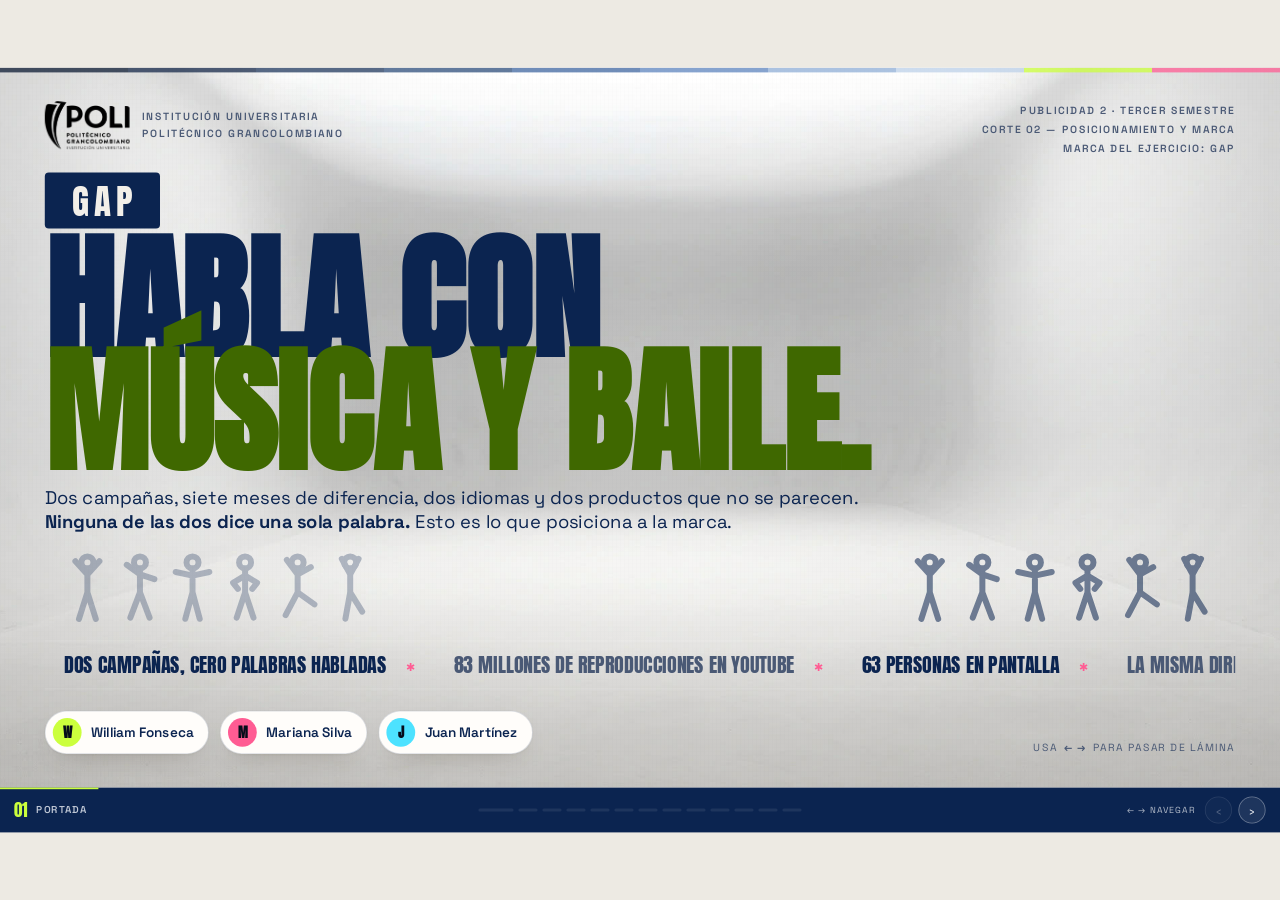
==== commit 0a14d1c5: "El ciclorama ya se ve, la linea de tiempo llega a 2026 y faltaban anuncios El fondo no se percibia p" ====
--- a/v2/index.html
+++ b/v2/index.html
@@ -4,7 +4,7 @@
 <meta charset="UTF-8">
 <meta name="viewport" content="width=device-width, initial-scale=1">
 <title>GAP — Posicionamiento de marca | Publicidad 2</title>
-<link rel="stylesheet" href="css/style.css?v=v8-4">
+<link rel="stylesheet" href="css/style.css?v=v9-4">
 </head>
 <body>
 
@@ -141,6 +141,8 @@
           <b>Madonna y Missy Elliott</b><i>Dos generaciones bailando en el mismo comercial.</i></div>
         <div class="tnode"><div class="yr">2025</div><div class="pt"></div>
           <b>&laquo;Better in Denim&raquo;</b><i>La f&oacute;rmula de 1998, con la generaci&oacute;n de hoy.</i></div>
+        <div class="tnode hoy"><div class="yr">2026</div><div class="pt"></div>
+          <b>&laquo;Sweats Like This&raquo;</b><i>La misma f&oacute;rmula, ahora en espa&ntilde;ol y con otro producto.</i></div>
       </div>
     </div>
 
@@ -640,8 +642,8 @@
         <span class="fte">Informe anual de Gap Inc.</span></p>
       </div>
       <div class="colabs">
-        <span class="chl">Colaboraciones &middot; toca para ver el detalle</span>
-        <div class="chipbox"><button class="chip conv" type="button" data-modal="m-colab" data-f="Feb 2024" data-a="Tyla" data-p="Lino" data-c="&laquo;Back on 74&raquo;, Jungle" data-n="Campa&ntilde;a &laquo;Linen Moves&raquo;. Baile en un cuarto vac&iacute;o y una canci&oacute;n prestada: la misma f&oacute;rmula, un a&ntilde;o y medio antes que KATSEYE." data-yt="8unVMB-LoT8"><i>Feb 2024</i><b>Tyla</b><span class="cplay"><svg class="ic"><use href="#i-play"/></svg></span></button><button class="chip conv" type="button" data-modal="m-colab" data-f="Oto. 2024" data-a="Troye Sivan" data-p="Ropa casual" data-c="&mdash;" data-n="Campa&ntilde;a &laquo;Get Loose&raquo;. Otra vez artista joven, cuerpo de baile y cero palabras habladas." data-yt="iX_XWbW6y3I"><i>Oto. 2024</i><b>Troye Sivan</b><span class="cplay"><svg class="ic"><use href="#i-play"/></svg></span></button><button class="chip" type="button" data-modal="m-colab" data-f="Mar 2025" data-a="Bandas cl&aacute;sicas" data-p="Camisetas" data-c="&mdash;" data-n="Rolling Stones, Nirvana, Ramones, Notorious B.I.G., Snoop Dogg y De La Soul en camiseta. Seis mundos musicales a la vez." data-yt=""><i>Mar 2025</i><b>Bandas cl&aacute;sicas</b></button><button class="chip conv" type="button" data-modal="m-colab" data-f="Ago 2025" data-a="KATSEYE" data-p="Denim" data-c="&laquo;Milkshake&raquo;, Kelis (2003)" data-n="&laquo;Better in Denim&raquo;. Seis integrantes de seis nacionalidades y 30 bailarines. La canci&oacute;n ten&iacute;a 22 a&ntilde;os." data-yt="IwzF26o0AuU"><i>Ago 2025</i><b>KATSEYE</b><span class="cplay"><svg class="ic"><use href="#i-play"/></svg></span></button><button class="chip" type="button" data-modal="m-colab" data-f="Nov 2025" data-a="SIENNA SPIRO" data-p="Colecci&oacute;n de navidad" data-c="&laquo;The Climb&raquo;, Miley Cyrus" data-n="Otra canci&oacute;n prestada, esta de 2009. Mismo m&eacute;todo, otra temporada." data-yt=""><i>Nov 2025</i><b>SIENNA SPIRO</b></button><button class="chip conv" type="button" data-modal="m-colab" data-f="Mar 2026" data-a="Young Miko" data-p="GapSweats" data-c="&laquo;WASSUP&raquo;, Young Miko (2025)" data-n="&laquo;Sweats Like This&raquo;. La primera campa&ntilde;a de la marca entera en espa&ntilde;ol, y la &uacute;nica en que la canci&oacute;n es de la propia artista." data-yt="GRtjngJQsG4"><i>Mar 2026</i><b>Young Miko</b><span class="cplay"><svg class="ic"><use href="#i-play"/></svg></span></button><button class="chip" type="button" data-modal="m-colab" data-f="Abr 2026" data-a="KATSEYE, 2.&ordf; vez" data-p="Seis sudaderas" data-c="&mdash;" data-n="La marca repite con el mismo grupo ocho meses despu&eacute;s. Edici&oacute;n limitada." data-yt=""><i>Abr 2026</i><b>KATSEYE, 2.&ordf; vez</b></button><button class="chip" type="button" data-modal="m-colab" data-f="Abr 2026" data-a="Victoria Beckham" data-p="38 piezas" data-c="&mdash;" data-n="Colaboraci&oacute;n de dise&ntilde;o, no musical. Le sirve al p&uacute;blico que ya no tiene 25 a&ntilde;os." data-yt=""><i>Abr 2026</i><b>Victoria Beckham</b></button><button class="chip" type="button" data-modal="m-colab" data-f="Ago 2026" data-a="Malcolm Todd" data-p="Denim de oto&ntilde;o" data-c="&laquo;Dancing on My Own&raquo;, Robyn" data-n="&laquo;Denim on your own&raquo;. Todd regrab&oacute; el tema de Robyn de 2010. Otra vez: canci&oacute;n vieja, artista joven." data-yt=""><i>Ago 2026</i><b>Malcolm Todd</b></button><button class="chip" type="button" data-modal="m-colab" data-f="Sep 2026" data-a="A.P.C." data-p="37 piezas" data-c="&mdash;" data-n="Marca francesa de culto. Le habla a quien compra por dise&ntilde;o, no por artista." data-yt=""><i>Sep 2026</i><b>A.P.C.</b></button></div>
+        <span class="chl">Colaboraciones &middot; toca para ver el detalle y el anuncio</span>
+        <div class="chipbox"><button class="chip conv" type="button" data-modal="m-colab" data-f="Feb 2024" data-a="Tyla" data-p="Lino" data-c="&laquo;Back on 74&raquo;, Jungle" data-n="Campa&ntilde;a &laquo;Linen Moves&raquo;. Baile en un cuarto vac&iacute;o y una canci&oacute;n prestada: la misma f&oacute;rmula, un a&ntilde;o y medio antes que KATSEYE." data-yt="8unVMB-LoT8"><i>Feb 2024</i><b>Tyla</b><span class="cplay"><svg class="ic"><use href="#i-play"/></svg></span></button><button class="chip conv" type="button" data-modal="m-colab" data-f="Oto. 2024" data-a="Troye Sivan" data-p="Ropa casual" data-c="&mdash;" data-n="Campa&ntilde;a &laquo;Get Loose&raquo;. Otra vez artista joven, cuerpo de baile y cero palabras habladas." data-yt="iX_XWbW6y3I"><i>Oto. 2024</i><b>Troye Sivan</b><span class="cplay"><svg class="ic"><use href="#i-play"/></svg></span></button><button class="chip" type="button" data-modal="m-colab" data-f="Mar 2025" data-a="Bandas cl&aacute;sicas" data-p="Camisetas" data-c="&mdash;" data-n="Rolling Stones, Nirvana, Ramones, Notorious B.I.G., Snoop Dogg y De La Soul en camiseta. Seis mundos musicales a la vez. <b>Es una colecci&oacute;n de camisetas, no una campa&ntilde;a filmada: no tiene anuncio en video.</b>" data-yt=""><i>Mar 2025</i><b>Bandas cl&aacute;sicas</b></button><button class="chip conv" type="button" data-modal="m-colab" data-f="Ago 2025" data-a="KATSEYE" data-p="Denim" data-c="&laquo;Milkshake&raquo;, Kelis (2003)" data-n="&laquo;Better in Denim&raquo;. Seis integrantes de seis nacionalidades y 30 bailarines. La canci&oacute;n ten&iacute;a 22 a&ntilde;os." data-yt="IwzF26o0AuU"><i>Ago 2025</i><b>KATSEYE</b><span class="cplay"><svg class="ic"><use href="#i-play"/></svg></span></button><button class="chip" type="button" data-modal="m-colab" data-f="Nov 2025" data-a="SIENNA SPIRO" data-p="Colecci&oacute;n de navidad" data-c="&laquo;The Climb&raquo;, Miley Cyrus" data-n="Otra canci&oacute;n prestada, esta de 2009. Mismo m&eacute;todo, otra temporada." data-yt="AaQMtjOxoxg"><i>Nov 2025</i><b>SIENNA SPIRO</b></button><button class="chip conv" type="button" data-modal="m-colab" data-f="Mar 2026" data-a="Young Miko" data-p="GapSweats" data-c="&laquo;WASSUP&raquo;, Young Miko (2025)" data-n="&laquo;Sweats Like This&raquo;. La primera campa&ntilde;a de la marca entera en espa&ntilde;ol, y la &uacute;nica en que la canci&oacute;n es de la propia artista." data-yt="GRtjngJQsG4"><i>Mar 2026</i><b>Young Miko</b><span class="cplay"><svg class="ic"><use href="#i-play"/></svg></span></button><button class="chip" type="button" data-modal="m-colab" data-f="Abr 2026" data-a="KATSEYE, 2.&ordf; vez" data-p="Seis sudaderas" data-c="&mdash;" data-n="La marca repite con el mismo grupo ocho meses despu&eacute;s. Edici&oacute;n limitada. <b>Fue un lanzamiento de producto de edici&oacute;n limitada, sin anuncio filmado.</b>" data-yt=""><i>Abr 2026</i><b>KATSEYE, 2.&ordf; vez</b></button><button class="chip" type="button" data-modal="m-colab" data-f="Abr 2026" data-a="Victoria Beckham" data-p="38 piezas" data-c="&mdash;" data-n="Colaboraci&oacute;n de dise&ntilde;o, no musical. Le sirve al p&uacute;blico que ya no tiene 25 a&ntilde;os. <b>Es una colaboraci&oacute;n de dise&ntilde;o, no una campa&ntilde;a filmada: no tiene anuncio en video.</b>" data-yt=""><i>Abr 2026</i><b>Victoria Beckham</b></button><button class="chip" type="button" data-modal="m-colab" data-f="Ago 2026" data-a="Malcolm Todd" data-p="Denim de oto&ntilde;o" data-c="&laquo;Dancing on My Own&raquo;, Robyn" data-n="&laquo;Denim on your own&raquo;. Todd regrab&oacute; el tema de Robyn de 2010. Otra vez: canci&oacute;n vieja, artista joven." data-yt="6eQ6NWuFaCk"><i>Ago 2026</i><b>Malcolm Todd</b></button><button class="chip" type="button" data-modal="m-colab" data-f="Sep 2026" data-a="A.P.C." data-p="37 piezas" data-c="&mdash;" data-n="Marca francesa de culto. Le habla a quien compra por dise&ntilde;o, no por artista. <b>Es una colaboraci&oacute;n de dise&ntilde;o, no una campa&ntilde;a filmada: no tiene anuncio en video.</b>" data-yt=""><i>Sep 2026</i><b>A.P.C.</b></button></div>
         <p class="chnote">Diez colaboraciones en poco m&aacute;s de dos a&ntilde;os. <b>Casi todos entre 18 y 30 a&ntilde;os, la mayor&iacute;a mujeres,
         ninguno del rock ni del metal</b>, y casi todos se hicieron virales antes de ser famosos. <b>A qui&eacute;n invita dice a qui&eacute;n quiere.</b></p>
       </div>
@@ -670,7 +672,7 @@
 
     <div class="vfila rv">
       <span class="chl">Gap lleva 28 a&ntilde;os vendiendo con baile &middot; estos cinco son los m&aacute;s representativos, toca para verlos</span>
-      <div class="vchips"><button class="vchip" type="button" data-modal="m-video" data-yt="Jk0VXO6LLX4" data-vt="Khakis Swing" data-vs="&laquo;Jump, Jive an&rsquo; Wail&raquo;, Louis Prima"><span class="vplay"><svg class="ic"><use href="#i-play"/></svg></span><i>1998</i><b>Khakis Swing</b><em>&laquo;Jump, Jive an&rsquo; Wail&raquo;, Louis Prima</em></button><button class="vchip" type="button" data-modal="m-video" data-yt="8unVMB-LoT8" data-vt="Linen Moves &middot; Tyla" data-vs="&laquo;Back on 74&raquo;, Jungle"><span class="vplay"><svg class="ic"><use href="#i-play"/></svg></span><i>2024</i><b>Linen Moves &middot; Tyla</b><em>&laquo;Back on 74&raquo;, Jungle</em></button><button class="vchip" type="button" data-modal="m-video" data-yt="iX_XWbW6y3I" data-vt="Get Loose &middot; Troye Sivan" data-vs="Campa&ntilde;a de oto&ntilde;o"><span class="vplay"><svg class="ic"><use href="#i-play"/></svg></span><i>2024</i><b>Get Loose &middot; Troye Sivan</b><em>Campa&ntilde;a de oto&ntilde;o</em></button><button class="vchip" type="button" data-modal="m-video" data-yt="IwzF26o0AuU" data-vt="Better in Denim &middot; KATSEYE" data-vs="&laquo;Milkshake&raquo;, Kelis"><span class="vplay"><svg class="ic"><use href="#i-play"/></svg></span><i>2025</i><b>Better in Denim &middot; KATSEYE</b><em>&laquo;Milkshake&raquo;, Kelis</em></button><button class="vchip" type="button" data-modal="m-video" data-yt="GRtjngJQsG4" data-vt="Sweats Like This &middot; Young Miko" data-vs="&laquo;WASSUP&raquo;, Young Miko"><span class="vplay"><svg class="ic"><use href="#i-play"/></svg></span><i>2026</i><b>Sweats Like This &middot; Young Miko</b><em>&laquo;WASSUP&raquo;, Young Miko</em></button></div>
+      <div class="vchips"><button class="vchip" type="button" data-modal="m-video" data-yt="Jk0VXO6LLX4" data-vt="Khakis Swing" data-vs="&laquo;Jump, Jive an&rsquo; Wail&raquo;, Louis Prima"><span class="vplay"><svg class="ic"><use href="#i-play"/></svg></span><i>1998</i><b>Khakis Swing</b><em>&laquo;Jump, Jive an&rsquo; Wail&raquo;, Louis Prima</em></button><button class="vchip" type="button" data-modal="m-video" data-yt="8unVMB-LoT8" data-vt="Linen Moves &middot; Tyla" data-vs="&laquo;Back on 74&raquo;, Jungle"><span class="vplay"><svg class="ic"><use href="#i-play"/></svg></span><i>2024</i><b>Linen Moves &middot; Tyla</b><em>&laquo;Back on 74&raquo;, Jungle</em></button><button class="vchip" type="button" data-modal="m-video" data-yt="iX_XWbW6y3I" data-vt="Get Loose &middot; Troye Sivan" data-vs="Campa&ntilde;a de oto&ntilde;o"><span class="vplay"><svg class="ic"><use href="#i-play"/></svg></span><i>2024</i><b>Get Loose &middot; Troye Sivan</b><em>Campa&ntilde;a de oto&ntilde;o</em></button><button class="vchip" type="button" data-modal="m-video" data-yt="IwzF26o0AuU" data-vt="Better in Denim &middot; KATSEYE" data-vs="&laquo;Milkshake&raquo;, Kelis"><span class="vplay"><svg class="ic"><use href="#i-play"/></svg></span><i>2025</i><b>Better in Denim &middot; KATSEYE</b><em>&laquo;Milkshake&raquo;, Kelis</em></button><button class="vchip" type="button" data-modal="m-video" data-yt="GRtjngJQsG4" data-vt="Sweats Like This &middot; Young Miko" data-vs="&laquo;WASSUP&raquo;, Young Miko"><span class="vplay"><svg class="ic"><use href="#i-play"/></svg></span><i>2026</i><b>Sweats Like This &middot; Young Miko</b><em>&laquo;WASSUP&raquo;, Young Miko</em></button><button class="vchip" type="button" data-modal="m-video" data-yt="rxzUnpArpOo" data-vt="Human Jukebox &middot; banda de Southern University" data-vs="La banda universitaria toca la canción de la campaña"><span class="vplay"><svg class="ic"><use href="#i-play"/></svg></span><i>2026</i><b>Human Jukebox</b><em>Banda de Southern University</em></button></div>
     </div>
 
     <div class="cierrebox rv"><span class="cl"><svg class="ic"><use href="#i-eye"/></svg></span>
@@ -846,6 +848,6 @@
 
 </div></div>
 
-<script src="js/app.js?v=v8-4"></script>
+<script src="js/app.js?v=v9-4"></script>
 </body>
 </html>
--- a/v2/css/style.css
+++ b/v2/css/style.css
@@ -1866,6 +1866,38 @@
 #m-colab .ytbox{margin-bottom:15px}
 #m-colab .ytbox:empty{display:none}
 .panel.chico{max-width:720px}
-[data-title="Pregunta D"] .chip{padding:5px 10px}
-[data-title="Pregunta D"] .chip b{font-size:13px}
-[data-title="Pregunta D"] .chipbox{gap:6px}
+[data-title="Pregunta D"] .chip{padding:5px 10px}
+[data-title="Pregunta D"] .chip b{font-size:13px}
+[data-title="Pregunta D"] .chipbox{gap:6px}
+
+
+/* ══ El ciclorama tiene que verse. La trama pasa a ser textura, no puntos ══ */
+.slide,.bg-a,.bg-b,.bg-c,.bg-d{
+  background:
+    linear-gradient(180deg,
+      rgba(252,251,248,.06) 0%,
+      rgba(246,244,239,.02) 45%,
+      rgba(228,222,211,.26) 100%),
+    var(--foto) center 44% / cover no-repeat,
+    #F4F2ED;
+}
+.tw::before{
+  background-image:
+    repeating-linear-gradient(90deg, rgba(11,36,80,.020) 0 1px, transparent 1px 5px),
+    repeating-linear-gradient(0deg,  rgba(11,36,80,.015) 0 1px, transparent 1px 5px);
+  opacity:.4;
+}
+/* con el fondo mas marcado, las tarjetas necesitan separarse mejor */
+.el,.ag,.qc,.capa,.leng,.vchip,.chart,.casa,.colabs,.act,.red,.ticker,.resp,.vmeta,.join,.cierrebox{
+  box-shadow:0 1px 2px rgba(74,62,46,.07), 0 16px 34px -20px rgba(74,62,46,.48)}
+[data-title="Pregunta E"] .vchips{grid-template-columns:repeat(6,1fr);gap:8px}
+[data-title="Pregunta E"] .vchip{padding:10px 11px}
+[data-title="Pregunta E"] .vchip b{font-size:12.6px;padding-right:20px}
+[data-title="Pregunta E"] .vchip em{font-size:10.8px}
+
+/* la linea de tiempo ya son seis hitos */
+[data-title="La marca"] .tline{grid-template-columns:repeat(6,1fr);gap:11px}
+[data-title="La marca"] .tnode b{font-size:17px}
+[data-title="La marca"] .tnode .yr{font-size:27px}
+[data-title="La marca"] .tnode i{font-size:11.6px;line-height:1.28}
+.tnode.hoy .yr{background:var(--lime-d);color:#fff}
